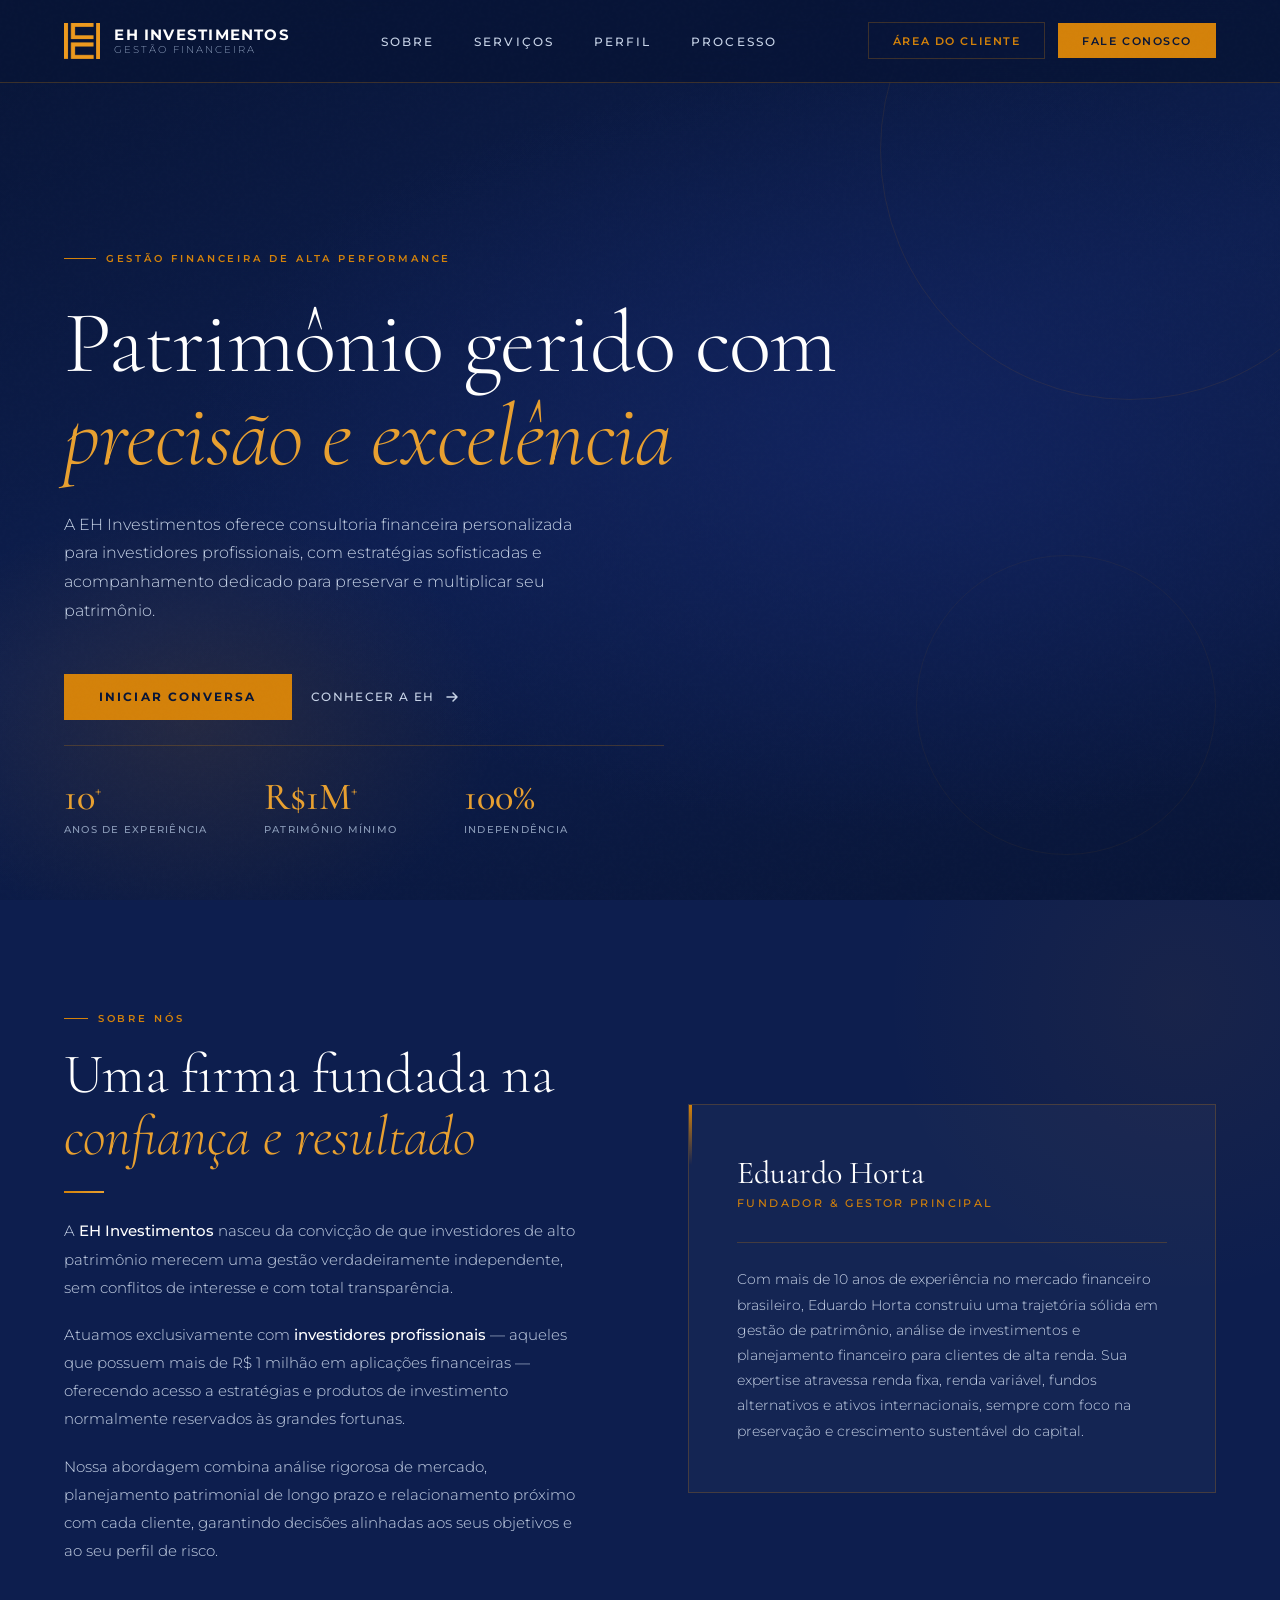
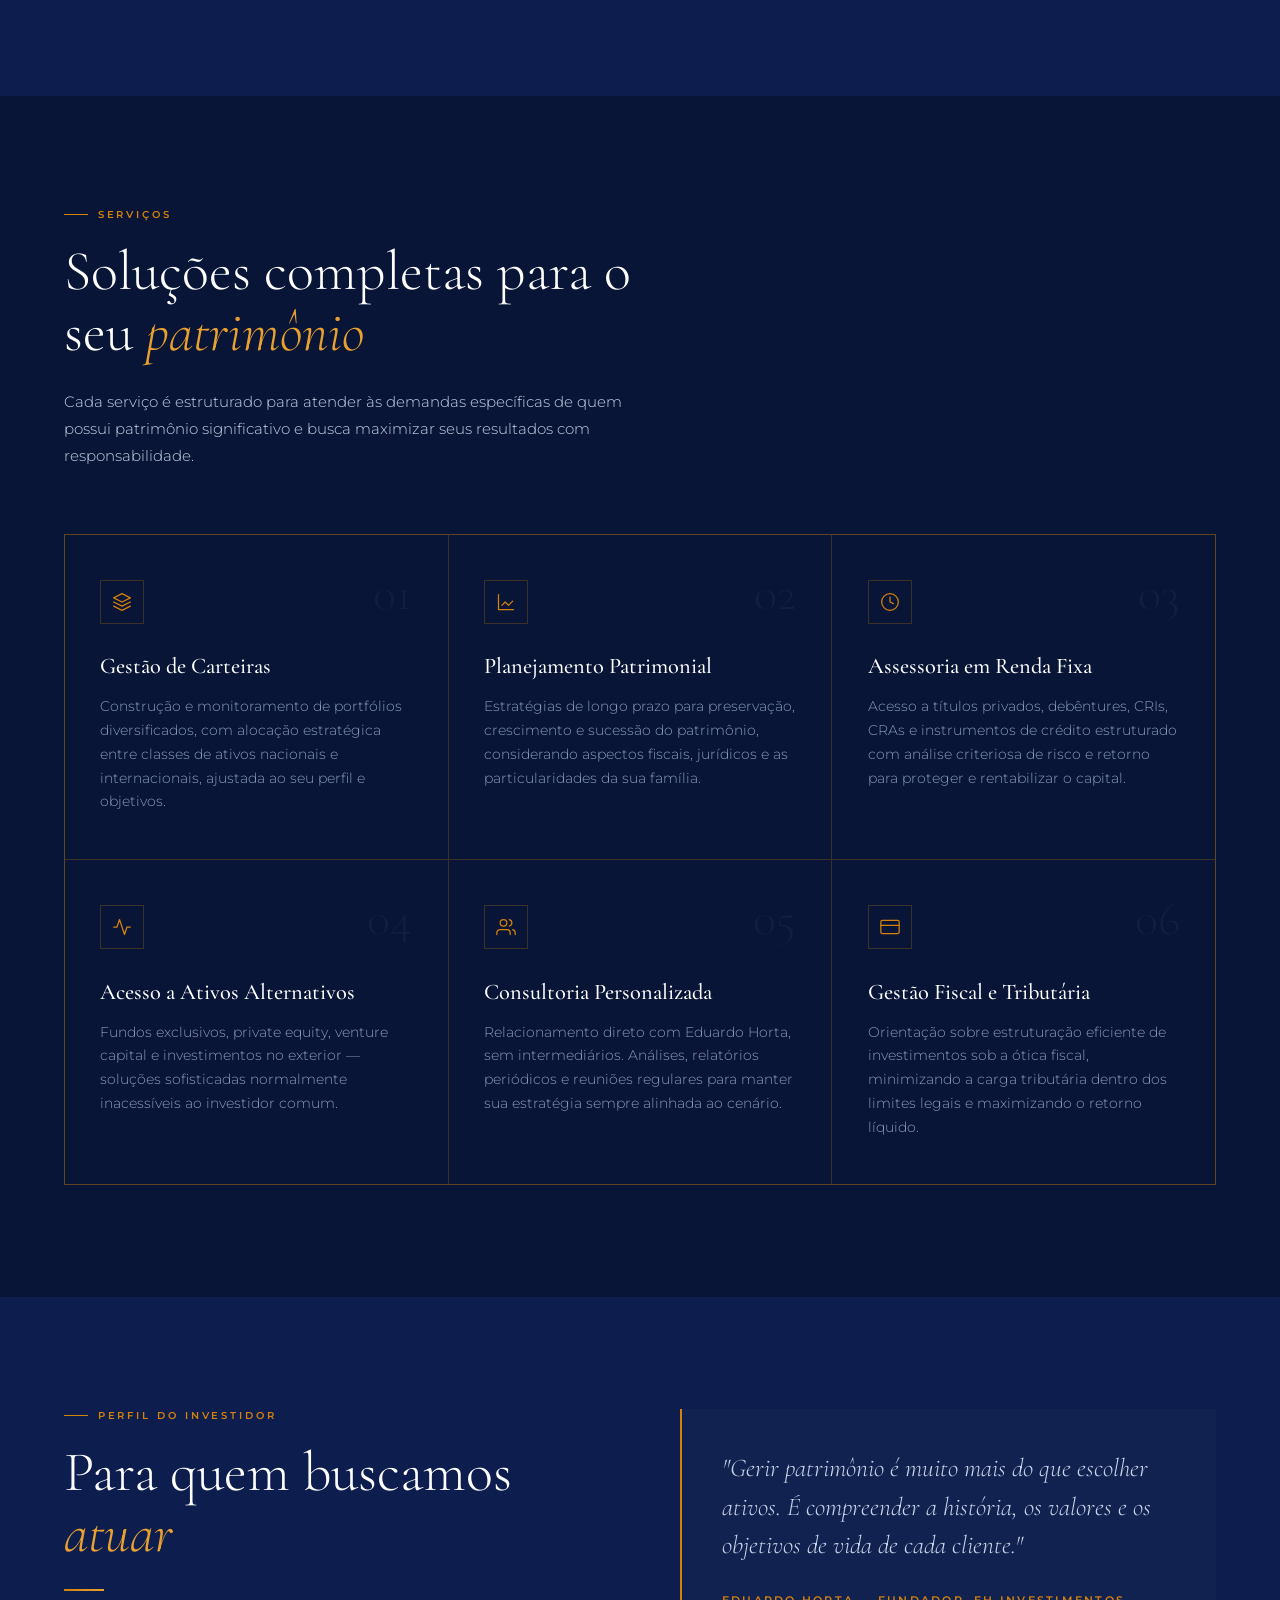
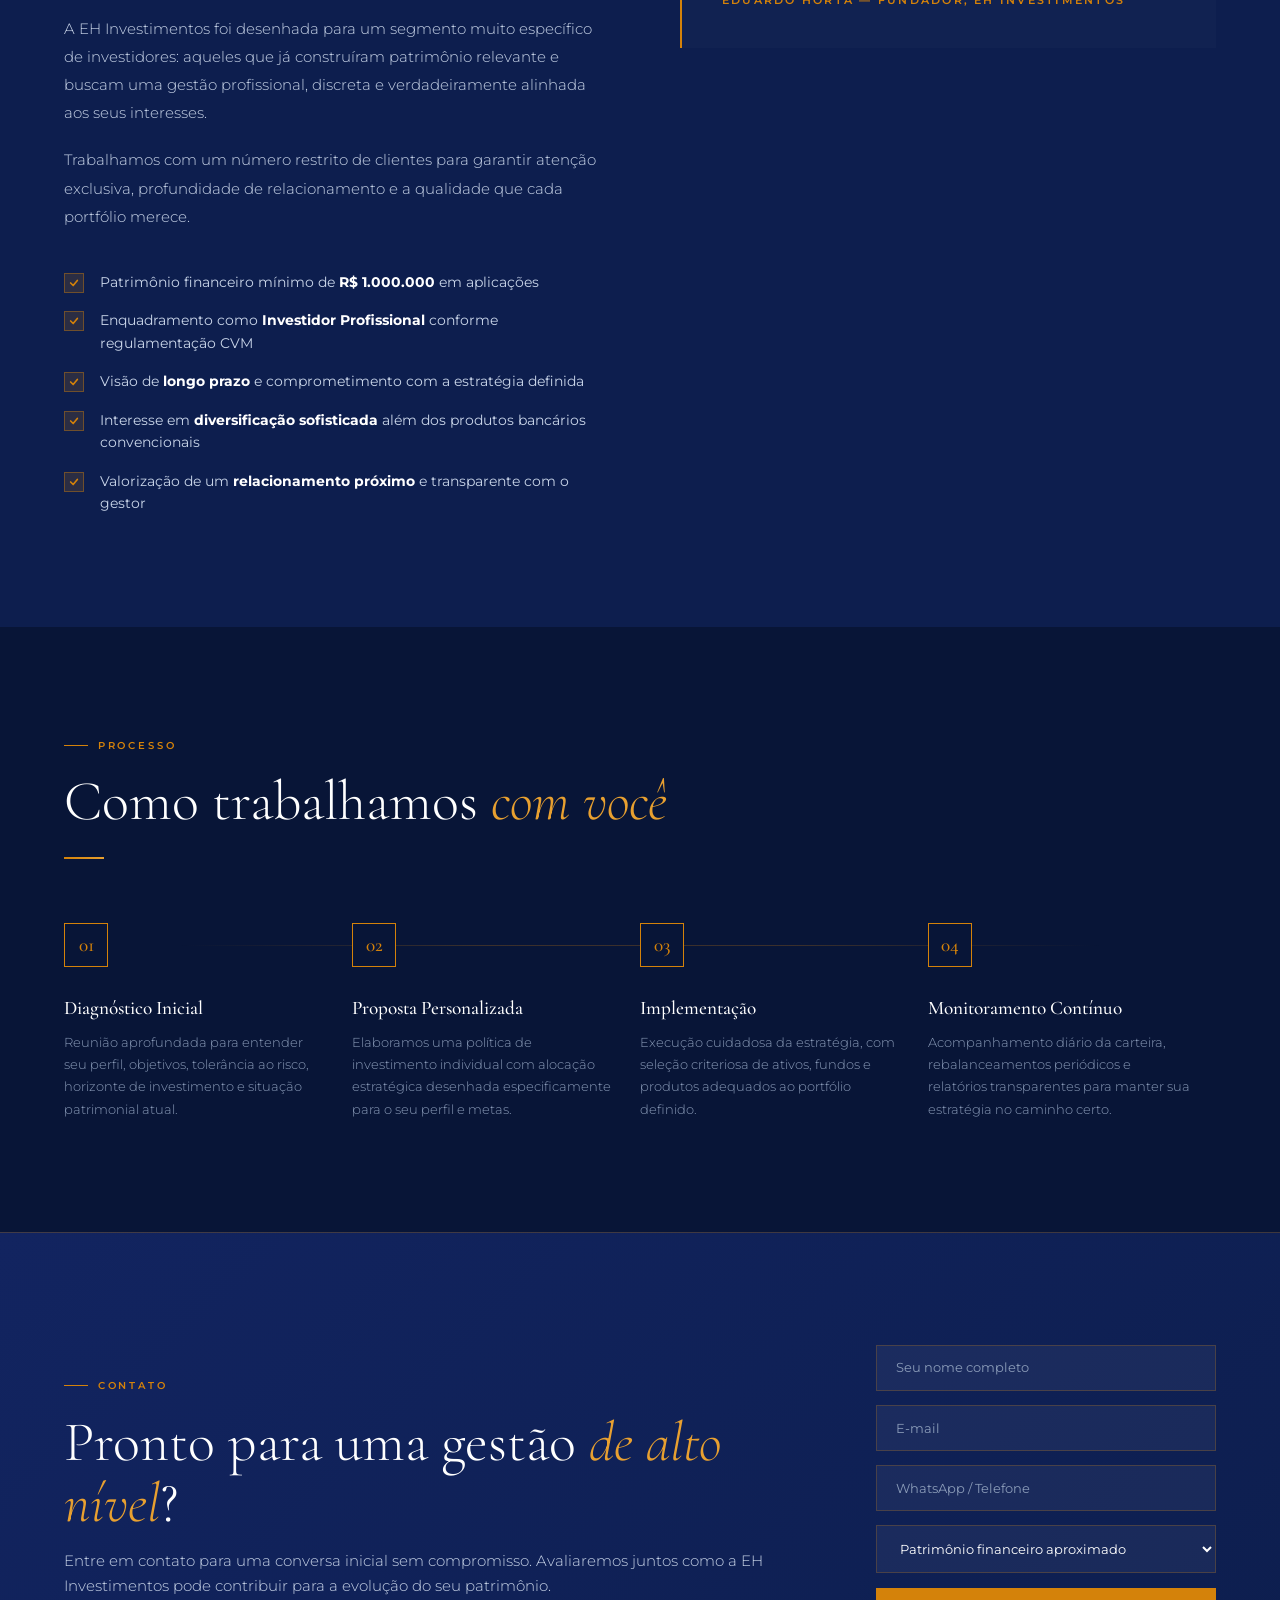
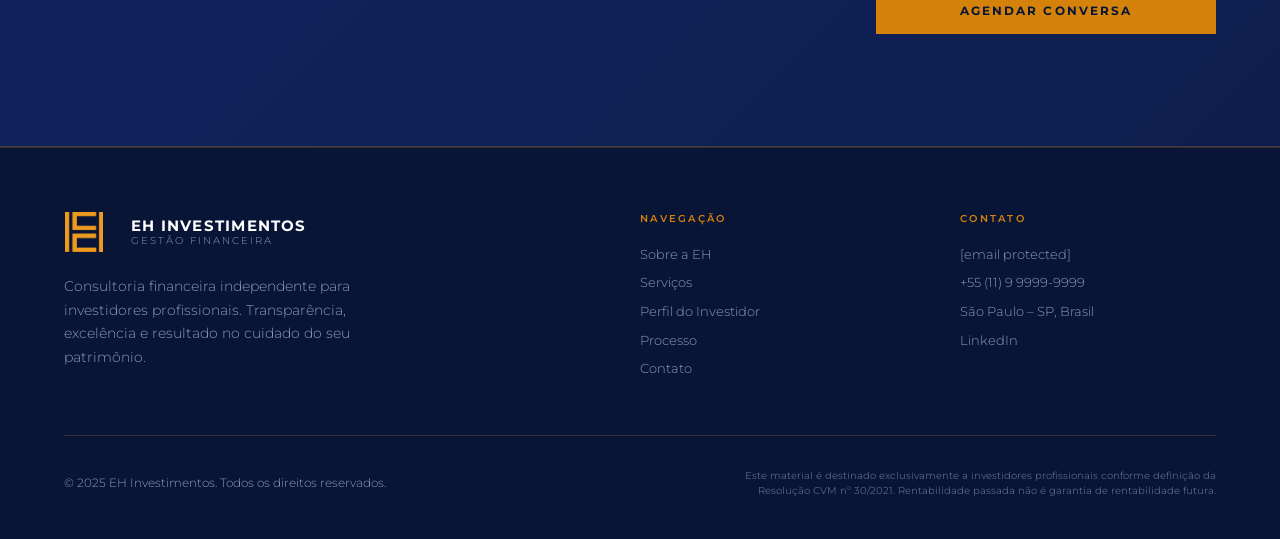
==== index.html @ 6a0a52d5 "Add files via upload" ====
<!DOCTYPE html>
<html lang="pt-BR">
<head>
  <meta charset="UTF-8" />
  <meta name="viewport" content="width=device-width, initial-scale=1.0" />
  <title>EH Investimentos — Gestão Financeira</title>
  <link rel="preconnect" href="https://fonts.googleapis.com" />
  <link rel="preconnect" href="https://fonts.gstatic.com" crossorigin />
  <link href="https://fonts.googleapis.com/css2?family=Cormorant+Garamond:ital,wght@0,300;0,400;0,500;0,600;1,300;1,400&family=Montserrat:wght@300;400;500;600;700&display=swap" rel="stylesheet" />
  <style>
    :root {
      --navy:       #0D1E4E;
      --navy-dark:  #081537;
      --navy-mid:   #122460;
      --gold:       #D4820A;
      --gold-light: #E8A030;
      --gold-pale:  #F0C060;
      --white:      #FFFFFF;
      --gray:       #8A9BB8;
      --gray-light: #C8D4E8;
      --border:     rgba(212, 130, 10, 0.25);
    }

    *, *::before, *::after { box-sizing: border-box; margin: 0; padding: 0; }

    html { scroll-behavior: smooth; }

    body {
      font-family: 'Montserrat', sans-serif;
      background: var(--navy-dark);
      color: var(--white);
      overflow-x: hidden;
    }

    /* ─── NOISE TEXTURE ─── */
    body::before {
      content: '';
      position: fixed;
      inset: 0;
      background-image: url("data:image/svg+xml,%3Csvg viewBox='0 0 256 256' xmlns='http://www.w3.org/2000/svg'%3E%3Cfilter id='n'%3E%3CfeTurbulence type='fractalNoise' baseFrequency='0.9' numOctaves='4' stitchTiles='stitch'/%3E%3C/filter%3E%3Crect width='100%25' height='100%25' filter='url(%23n)' opacity='0.04'/%3E%3C/svg%3E");
      pointer-events: none;
      z-index: 1000;
      opacity: 0.35;
    }

    /* ─── NAV ─── */
    nav {
      position: fixed;
      top: 0; left: 0; right: 0;
      z-index: 900;
      display: grid;
      grid-template-columns: auto 1fr auto;
      align-items: center;
      padding: 1.4rem 5vw;
      background: rgba(8, 21, 55, 0.85);
      backdrop-filter: blur(18px);
      border-bottom: 1px solid var(--border);
      transition: padding 0.3s;
    }

    .nav-logo {
      display: flex;
      align-items: center;
      gap: 0.9rem;
      text-decoration: none;
    }

    .nav-logo-icon {
      width: 36px;
      height: 36px;
      flex-shrink: 0;
    }

    .nav-logo-text {
      display: flex;
      flex-direction: column;
      line-height: 1.1;
    }

    .nav-logo-text span:first-child {
      font-family: 'Montserrat', sans-serif;
      font-weight: 700;
      font-size: 0.95rem;
      letter-spacing: 0.08em;
      color: var(--white);
    }

    .nav-logo-text span:last-child {
      font-family: 'Montserrat', sans-serif;
      font-weight: 300;
      font-size: 0.62rem;
      letter-spacing: 0.2em;
      color: var(--gray);
      text-transform: uppercase;
    }

    .nav-links {
      display: flex;
      gap: 2.5rem;
      list-style: none;
      justify-content: center;
    }

    .nav-buttons {
      display: flex;
      align-items: center;
      gap: 0.8rem;
    }

    .nav-links a {
      font-size: 0.72rem;
      font-weight: 500;
      letter-spacing: 0.18em;
      text-transform: uppercase;
      color: var(--gray-light);
      text-decoration: none;
      transition: color 0.2s;
      position: relative;
    }

    .nav-links a::after {
      content: '';
      position: absolute;
      bottom: -4px; left: 0; right: 0;
      height: 1px;
      background: var(--gold);
      transform: scaleX(0);
      transition: transform 0.2s;
    }

    .nav-links a:hover { color: var(--white); }
    .nav-links a:hover::after { transform: scaleX(1); }

    .nav-cta-ghost {
      font-size: 0.7rem;
      font-weight: 600;
      letter-spacing: 0.14em;
      text-transform: uppercase;
      color: var(--gold);
      border: 1px solid var(--border);
      padding: 0.65rem 1.5rem;
      text-decoration: none;
      transition: background 0.2s, color 0.2s;
    }

    .nav-cta-ghost:hover {
      background: var(--gold-pale);
      color: var(--gold-light);
    }

    .nav-cta {
      font-size: 0.7rem;
      font-weight: 600;
      letter-spacing: 0.14em;
      text-transform: uppercase;
      color: var(--navy-dark);
      background: var(--gold);
      padding: 0.65rem 1.5rem;
      text-decoration: none;
      transition: background 0.2s, transform 0.2s;
    }

    .nav-cta:hover { background: var(--gold-light); transform: translateY(-1px); }

    /* ─── HERO ─── */
    #hero {
      min-height: 100vh;
      display: flex;
      flex-direction: column;
      justify-content: center;
      padding: 10rem 5vw 6rem;
      position: relative;
      overflow: hidden;
    }

    .hero-bg {
      position: absolute;
      inset: 0;
      background:
        radial-gradient(ellipse 80% 60% at 70% 50%, rgba(18, 36, 96, 0.9) 0%, transparent 70%),
        radial-gradient(ellipse 40% 40% at 15% 80%, rgba(212, 130, 10, 0.12) 0%, transparent 60%),
        linear-gradient(160deg, var(--navy-dark) 0%, var(--navy) 50%, var(--navy-dark) 100%);
    }

    .hero-lines {
      position: absolute;
      inset: 0;
      overflow: hidden;
      pointer-events: none;
    }

    .hero-lines::before,
    .hero-lines::after {
      content: '';
      position: absolute;
      border: 1px solid rgba(212, 130, 10, 0.1);
    }

    .hero-lines::before {
      width: 500px; height: 500px;
      border-radius: 50%;
      top: -100px; right: -100px;
      animation: rotateSlow 40s linear infinite;
    }

    .hero-lines::after {
      width: 300px; height: 300px;
      border-radius: 50%;
      bottom: 5%; right: 5%;
      border-color: rgba(212, 130, 10, 0.06);
      animation: rotateSlow 60s linear infinite reverse;
    }

    @keyframes rotateSlow {
      to { transform: rotate(360deg); }
    }

    .hero-content {
      position: relative;
      z-index: 2;
      max-width: 780px;
      animation: fadeUp 1s ease both;
    }

    @keyframes fadeUp {
      from { opacity: 0; transform: translateY(30px); }
      to   { opacity: 1; transform: translateY(0); }
    }

    .hero-tag {
      display: inline-flex;
      align-items: center;
      gap: 0.6rem;
      font-size: 0.65rem;
      font-weight: 600;
      letter-spacing: 0.28em;
      text-transform: uppercase;
      color: var(--gold);
      margin-bottom: 2rem;
      animation: fadeUp 1s 0.1s ease both;
    }

    .hero-tag::before {
      content: '';
      display: block;
      width: 32px;
      height: 1px;
      background: var(--gold);
    }

    h1 {
      font-family: 'Cormorant Garamond', serif;
      font-weight: 300;
      font-size: clamp(3rem, 7vw, 5.5rem);
      line-height: 1.05;
      letter-spacing: -0.01em;
      margin-bottom: 1.8rem;
      animation: fadeUp 1s 0.2s ease both;
    }

    h1 em {
      font-style: italic;
      color: var(--gold-light);
    }

    .hero-desc {
      font-size: 1rem;
      font-weight: 300;
      line-height: 1.8;
      color: var(--gray-light);
      max-width: 520px;
      margin-bottom: 3rem;
      animation: fadeUp 1s 0.35s ease both;
    }

    .hero-actions {
      display: flex;
      gap: 1.2rem;
      align-items: center;
      flex-wrap: wrap;
      animation: fadeUp 1s 0.5s ease both;
    }

    .btn-primary {
      display: inline-block;
      background: var(--gold);
      color: var(--navy-dark);
      font-size: 0.72rem;
      font-weight: 700;
      letter-spacing: 0.18em;
      text-transform: uppercase;
      padding: 1rem 2.2rem;
      text-decoration: none;
      transition: background 0.2s, transform 0.2s, box-shadow 0.2s;
      box-shadow: 0 0 0 0 rgba(212,130,10,0.4);
    }

    .btn-primary:hover {
      background: var(--gold-light);
      transform: translateY(-2px);
      box-shadow: 0 8px 30px rgba(212,130,10,0.3);
    }

    .btn-ghost {
      display: inline-flex;
      align-items: center;
      gap: 0.6rem;
      color: var(--gray-light);
      font-size: 0.72rem;
      font-weight: 500;
      letter-spacing: 0.12em;
      text-transform: uppercase;
      text-decoration: none;
      transition: color 0.2s;
    }

    .btn-ghost svg { transition: transform 0.2s; }
    .btn-ghost:hover { color: var(--white); }
    .btn-ghost:hover svg { transform: translateX(4px); }

    .hero-stat-row {
      position: absolute;
      bottom: 4rem; left: 5vw; right: 5vw;
      display: grid;
      grid-template-columns: repeat(3, 1fr);
      max-width: 600px;
      border-top: 1px solid var(--border);
      padding-top: 2rem;
      z-index: 2;
      animation: fadeUp 1s 0.7s ease both;
    }

    .hero-stat { padding-right: 2rem; }

    .hero-stat-num {
      font-family: 'Cormorant Garamond', serif;
      font-size: 2.4rem;
      font-weight: 500;
      color: var(--gold-light);
      line-height: 1;
    }

    .hero-stat-num sup {
      font-size: 1rem;
      vertical-align: super;
    }

    .hero-stat-label {
      font-size: 0.65rem;
      font-weight: 500;
      letter-spacing: 0.12em;
      text-transform: uppercase;
      color: var(--gray);
      margin-top: 0.4rem;
    }

    /* ─── SECTIONS ─── */
    section { padding: 7rem 5vw; }

    .section-tag {
      font-size: 0.65rem;
      font-weight: 600;
      letter-spacing: 0.28em;
      text-transform: uppercase;
      color: var(--gold);
      display: flex;
      align-items: center;
      gap: 0.6rem;
      margin-bottom: 1.2rem;
    }

    .section-tag::before {
      content: '';
      display: block;
      width: 24px;
      height: 1px;
      background: var(--gold);
    }

    h2 {
      font-family: 'Cormorant Garamond', serif;
      font-weight: 300;
      font-size: clamp(2.2rem, 4.5vw, 3.5rem);
      line-height: 1.1;
      margin-bottom: 1.5rem;
    }

    h2 em { font-style: italic; color: var(--gold-light); }

    /* ─── ABOUT ─── */
    #sobre {
      background: var(--navy);
      position: relative;
      overflow: hidden;
    }

    #sobre::before {
      content: '';
      position: absolute;
      right: -200px; top: -200px;
      width: 600px; height: 600px;
      border-radius: 50%;
      background: radial-gradient(circle, rgba(212,130,10,0.06) 0%, transparent 70%);
      pointer-events: none;
    }

    .sobre-grid {
      display: grid;
      grid-template-columns: 1fr 1fr;
      gap: 6rem;
      align-items: center;
      position: relative;
      z-index: 1;
    }

    .sobre-text p {
      font-size: 0.95rem;
      font-weight: 300;
      line-height: 1.85;
      color: var(--gray-light);
      margin-bottom: 1.2rem;
    }

    .sobre-text p strong {
      color: var(--white);
      font-weight: 500;
    }

    .sobre-card {
      background: rgba(255,255,255,0.03);
      border: 1px solid var(--border);
      padding: 3rem;
      position: relative;
    }

    .sobre-card::before {
      content: '';
      position: absolute;
      top: 0; left: 0;
      width: 3px; height: 60px;
      background: linear-gradient(to bottom, var(--gold), transparent);
    }

    .founder-name {
      font-family: 'Cormorant Garamond', serif;
      font-size: 2rem;
      font-weight: 400;
      margin-bottom: 0.3rem;
    }

    .founder-title {
      font-size: 0.68rem;
      font-weight: 500;
      letter-spacing: 0.22em;
      text-transform: uppercase;
      color: var(--gold);
      margin-bottom: 2rem;
    }

    .founder-bio {
      font-size: 0.9rem;
      line-height: 1.75;
      color: var(--gray-light);
      font-weight: 300;
      border-top: 1px solid var(--border);
      padding-top: 1.5rem;
    }

    /* ─── SERVICES ─── */
    #servicos { background: var(--navy-dark); }

    .services-header {
      max-width: 600px;
      margin-bottom: 4rem;
    }

    .services-header p {
      font-size: 0.95rem;
      line-height: 1.8;
      color: var(--gray-light);
      font-weight: 300;
    }

    .services-grid {
      display: grid;
      grid-template-columns: repeat(3, 1fr);
      gap: 1px;
      background: var(--border);
      border: 1px solid var(--border);
    }

    .service-card {
      background: var(--navy-dark);
      padding: 2.8rem 2.2rem;
      position: relative;
      overflow: hidden;
      transition: background 0.3s;
      cursor: default;
    }

    .service-card::after {
      content: '';
      position: absolute;
      bottom: 0; left: 0; right: 0;
      height: 2px;
      background: linear-gradient(to right, var(--gold), var(--gold-light));
      transform: scaleX(0);
      transition: transform 0.3s;
      transform-origin: left;
    }

    .service-card:hover { background: rgba(18,36,96,0.7); }
    .service-card:hover::after { transform: scaleX(1); }

    .service-icon {
      width: 44px;
      height: 44px;
      border: 1px solid var(--border);
      display: flex;
      align-items: center;
      justify-content: center;
      margin-bottom: 1.8rem;
      color: var(--gold);
      transition: background 0.3s, border-color 0.3s;
    }

    .service-card:hover .service-icon {
      background: rgba(212,130,10,0.1);
      border-color: var(--gold);
    }

    .service-num {
      position: absolute;
      top: 2.2rem; right: 2.2rem;
      font-family: 'Cormorant Garamond', serif;
      font-size: 3rem;
      font-weight: 300;
      color: rgba(255,255,255,0.04);
      line-height: 1;
      transition: color 0.3s;
    }

    .service-card:hover .service-num { color: rgba(212,130,10,0.08); }

    .service-title {
      font-family: 'Cormorant Garamond', serif;
      font-size: 1.4rem;
      font-weight: 500;
      margin-bottom: 1rem;
    }

    .service-desc {
      font-size: 0.85rem;
      line-height: 1.75;
      color: var(--gray);
      font-weight: 300;
    }

    /* ─── PERFIL DO INVESTIDOR ─── */
    #perfil {
      background: var(--navy);
      position: relative;
    }

    .perfil-inner {
      display: grid;
      grid-template-columns: 1fr 1fr;
      gap: 5rem;
      align-items: start;
    }

    .perfil-text p {
      font-size: 0.95rem;
      line-height: 1.85;
      color: var(--gray-light);
      font-weight: 300;
      margin-bottom: 1.2rem;
    }

    .requisitos {
      list-style: none;
      margin-top: 2.5rem;
      display: flex;
      flex-direction: column;
      gap: 1rem;
    }

    .requisitos li {
      display: flex;
      align-items: flex-start;
      gap: 1rem;
      font-size: 0.88rem;
      color: var(--gray-light);
      line-height: 1.6;
    }

    .requisito-icon {
      flex-shrink: 0;
      width: 20px;
      height: 20px;
      background: rgba(212,130,10,0.15);
      border: 1px solid rgba(212,130,10,0.4);
      display: flex;
      align-items: center;
      justify-content: center;
      margin-top: 2px;
    }

    .requisito-icon svg { color: var(--gold); }

    .perfil-quote {
      border-left: 2px solid var(--gold);
      padding: 2.5rem 2.5rem;
      background: rgba(255,255,255,0.02);
      position: sticky;
      top: 120px;
    }

    .perfil-quote blockquote {
      font-family: 'Cormorant Garamond', serif;
      font-size: 1.6rem;
      font-weight: 300;
      line-height: 1.5;
      font-style: italic;
      color: var(--gray-light);
      margin-bottom: 1.5rem;
    }

    .perfil-quote cite {
      font-size: 0.7rem;
      font-weight: 600;
      letter-spacing: 0.2em;
      text-transform: uppercase;
      color: var(--gold);
      font-style: normal;
    }

    /* ─── PROCESSO ─── */
    #processo { background: var(--navy-dark); }

    .processo-steps {
      display: grid;
      grid-template-columns: repeat(4, 1fr);
      gap: 0;
      margin-top: 4rem;
      position: relative;
    }

    .processo-steps::before {
      content: '';
      position: absolute;
      top: 22px; left: 10%; right: 10%;
      height: 1px;
      background: linear-gradient(to right, transparent, var(--border), var(--border), transparent);
    }

    .step {
      padding: 0 1.5rem 0 0;
      position: relative;
    }

    .step-dot {
      width: 44px;
      height: 44px;
      border: 1px solid var(--gold);
      background: var(--navy-dark);
      display: flex;
      align-items: center;
      justify-content: center;
      margin-bottom: 1.8rem;
      position: relative;
      z-index: 1;
      color: var(--gold);
      font-family: 'Cormorant Garamond', serif;
      font-size: 1.2rem;
      font-weight: 500;
      transition: background 0.3s;
    }

    .step:hover .step-dot {
      background: rgba(212,130,10,0.15);
    }

    .step-title {
      font-family: 'Cormorant Garamond', serif;
      font-size: 1.2rem;
      font-weight: 500;
      margin-bottom: 0.7rem;
    }

    .step-desc {
      font-size: 0.82rem;
      line-height: 1.7;
      color: var(--gray);
      font-weight: 300;
    }

    /* ─── CTA BAND ─── */
    #contato {
      background: linear-gradient(135deg, var(--navy-mid) 0%, var(--navy) 100%);
      border-top: 1px solid var(--border);
      border-bottom: 1px solid var(--border);
    }

    .cta-inner {
      display: grid;
      grid-template-columns: 1fr auto;
      gap: 4rem;
      align-items: center;
    }

    .cta-text h2 { margin-bottom: 0.8rem; }

    .cta-text p {
      font-size: 0.95rem;
      color: var(--gray-light);
      font-weight: 300;
      line-height: 1.7;
    }

    .cta-form {
      display: flex;
      flex-direction: column;
      gap: 0.9rem;
      min-width: 340px;
    }

    .form-input {
      background: rgba(255,255,255,0.05);
      border: 1px solid var(--border);
      color: var(--white);
      font-family: 'Montserrat', sans-serif;
      font-size: 0.8rem;
      padding: 0.9rem 1.2rem;
      outline: none;
      transition: border-color 0.2s, background 0.2s;
      width: 100%;
    }

    .form-input::placeholder { color: var(--gray); }
    .form-input:focus {
      border-color: var(--gold);
      background: rgba(212,130,10,0.05);
    }

    .form-input option { background: var(--navy); }

    /* ─── FOOTER ─── */
    footer {
      background: var(--navy-dark);
      border-top: 1px solid var(--border);
      padding: 4rem 5vw 2.5rem;
    }

    .footer-top {
      display: grid;
      grid-template-columns: 2fr 1fr 1fr;
      gap: 4rem;
      padding-bottom: 3rem;
      border-bottom: 1px solid var(--border);
      margin-bottom: 2rem;
    }

    .footer-brand p {
      font-size: 0.85rem;
      line-height: 1.75;
      color: var(--gray);
      font-weight: 300;
      margin-top: 1.2rem;
      max-width: 300px;
    }

    .footer-col h4 {
      font-size: 0.65rem;
      font-weight: 600;
      letter-spacing: 0.22em;
      text-transform: uppercase;
      color: var(--gold);
      margin-bottom: 1.2rem;
    }

    .footer-col ul { list-style: none; }

    .footer-col ul li {
      margin-bottom: 0.6rem;
    }

    .footer-col ul li a {
      font-size: 0.82rem;
      color: var(--gray);
      text-decoration: none;
      font-weight: 300;
      transition: color 0.2s;
    }

    .footer-col ul li a:hover { color: var(--white); }

    .footer-bottom {
      display: flex;
      justify-content: space-between;
      align-items: center;
    }

    .footer-copy {
      font-size: 0.72rem;
      color: var(--gray);
      font-weight: 300;
    }

    .footer-disclaimer {
      font-size: 0.65rem;
      color: rgba(138,155,184,0.6);
      max-width: 500px;
      text-align: right;
      line-height: 1.5;
    }

    /* ─── DIVIDER ─── */
    .gold-divider {
      width: 40px;
      height: 2px;
      background: linear-gradient(to right, var(--gold), var(--gold-light));
      margin: 1.5rem 0;
    }

    /* ─── SCROLL ANIMATIONS ─── */
    /* Elements start visible. JS adds .will-animate only after load */
    .will-animate {
      opacity: 0;
      transform: translateY(28px);
      transition: opacity 0.65s ease, transform 0.65s ease;
    }

    .will-animate.in-view {
      opacity: 1;
      transform: none;
    }

    /* ─── RESPONSIVE ─── */
    @media (max-width: 960px) {
      .sobre-grid,
      .perfil-inner,
      .cta-inner { grid-template-columns: 1fr; gap: 3rem; }

      .services-grid { grid-template-columns: 1fr 1fr; }

      .processo-steps { grid-template-columns: 1fr 1fr; gap: 2.5rem; }
      .processo-steps::before { display: none; }

      .footer-top { grid-template-columns: 1fr; gap: 2.5rem; }
      .footer-disclaimer { text-align: left; }
      .footer-bottom { flex-direction: column; gap: 1rem; align-items: flex-start; }

      .nav-links { display: none; }
      .cta-form { min-width: auto; }
      .perfil-quote { position: static; }
    }

    @media (max-width: 600px) {
      .services-grid { grid-template-columns: 1fr; }
      .processo-steps { grid-template-columns: 1fr; }
      .hero-stat-row { grid-template-columns: 1fr; gap: 1.5rem; position: static; margin-top: 3rem; }
    }
  </style>
</head>
<body>

  <!-- NAV -->
  <nav id="navbar">
    <a href="#hero" class="nav-logo">
      <!-- Inline SVG replicating the EH icon -->
      <img src="Logo_EH.png" class="nav-logo-icon" alt="EH Investimentos" />
      <div class="nav-logo-text">
        <span>EH INVESTIMENTOS</span>
        <span>Gestão Financeira</span>
      </div>
    </a>
    <ul class="nav-links">
      <li><a href="#sobre">Sobre</a></li>
      <li><a href="#servicos">Serviços</a></li>
      <li><a href="#perfil">Perfil</a></li>
      <li><a href="#processo">Processo</a></li>
    </ul>
    <div class="nav-buttons">
      <a href="eh-cliente-login.html" class="nav-cta-ghost">Área do Cliente</a>
      <a href="#contato" class="nav-cta">Fale Conosco</a>
    </div>
  </nav>

  <!-- HERO -->
  <section id="hero">
    <div class="hero-bg"></div>
    <div class="hero-lines"></div>
    <div class="hero-content">
      <div class="hero-tag">Gestão Financeira de Alta Performance</div>
      <h1>
        Patrimônio gerido com<br/>
        <em>precisão e excelência</em>
      </h1>
      <p class="hero-desc">
        A EH Investimentos oferece consultoria financeira personalizada para investidores profissionais, com estratégias sofisticadas e acompanhamento dedicado para preservar e multiplicar seu patrimônio.
      </p>
      <div class="hero-actions">
        <a href="#contato" class="btn-primary">Iniciar Conversa</a>
        <a href="#sobre" class="btn-ghost">
          Conhecer a EH
          <svg width="16" height="16" viewBox="0 0 16 16" fill="none">
            <path d="M3 8h10M9 4l4 4-4 4" stroke="currentColor" stroke-width="1.5" stroke-linecap="round" stroke-linejoin="round"/>
          </svg>
        </a>
      </div>
    </div>
    <div class="hero-stat-row">
      <div class="hero-stat">
        <div class="hero-stat-num">10<sup>+</sup></div>
        <div class="hero-stat-label">Anos de Experiência</div>
      </div>
      <div class="hero-stat">
        <div class="hero-stat-num">R$1M<sup>+</sup></div>
        <div class="hero-stat-label">Patrimônio Mínimo</div>
      </div>
      <div class="hero-stat">
        <div class="hero-stat-num">100%</div>
        <div class="hero-stat-label">Independência</div>
      </div>
    </div>
  </section>

  <!-- SOBRE -->
  <section id="sobre">
    <div class="sobre-grid reveal">
      <div class="sobre-text">
        <div class="section-tag">Sobre Nós</div>
        <h2>Uma firma fundada na <em>confiança e resultado</em></h2>
        <div class="gold-divider"></div>
        <p>
          A <strong>EH Investimentos</strong> nasceu da convicção de que investidores de alto patrimônio merecem uma gestão verdadeiramente independente, sem conflitos de interesse e com total transparência.
        </p>
        <p>
          Atuamos exclusivamente com <strong>investidores profissionais</strong> — aqueles que possuem mais de R$ 1 milhão em aplicações financeiras — oferecendo acesso a estratégias e produtos de investimento normalmente reservados às grandes fortunas.
        </p>
        <p>
          Nossa abordagem combina análise rigorosa de mercado, planejamento patrimonial de longo prazo e relacionamento próximo com cada cliente, garantindo decisões alinhadas aos seus objetivos e ao seu perfil de risco.
        </p>
      </div>
      <div class="sobre-card reveal">
        <div class="founder-name">Eduardo Horta</div>
        <div class="founder-title">Fundador & Gestor Principal</div>
        <p class="founder-bio">
          Com mais de 10 anos de experiência no mercado financeiro brasileiro, Eduardo Horta construiu uma trajetória sólida em gestão de patrimônio, análise de investimentos e planejamento financeiro para clientes de alta renda. Sua expertise atravessa renda fixa, renda variável, fundos alternativos e ativos internacionais, sempre com foco na preservação e crescimento sustentável do capital.
        </p>
      </div>
    </div>
  </section>

  <!-- SERVIÇOS -->
  <section id="servicos">
    <div class="services-header reveal">
      <div class="section-tag">Serviços</div>
      <h2>Soluções completas para o seu <em>patrimônio</em></h2>
      <p>Cada serviço é estruturado para atender às demandas específicas de quem possui patrimônio significativo e busca maximizar seus resultados com responsabilidade.</p>
    </div>
    <div class="services-grid reveal">
      <div class="service-card">
        <span class="service-num">01</span>
        <div class="service-icon">
          <svg width="20" height="20" viewBox="0 0 24 24" fill="none" stroke="currentColor" stroke-width="1.5" stroke-linecap="round" stroke-linejoin="round">
            <path d="M12 2L2 7l10 5 10-5-10-5zM2 17l10 5 10-5M2 12l10 5 10-5"/>
          </svg>
        </div>
        <div class="service-title">Gestão de Carteiras</div>
        <p class="service-desc">Construção e monitoramento de portfólios diversificados, com alocação estratégica entre classes de ativos nacionais e internacionais, ajustada ao seu perfil e objetivos.</p>
      </div>
      <div class="service-card">
        <span class="service-num">02</span>
        <div class="service-icon">
          <svg width="20" height="20" viewBox="0 0 24 24" fill="none" stroke="currentColor" stroke-width="1.5" stroke-linecap="round" stroke-linejoin="round">
            <path d="M3 3v18h18"/>
            <path d="M7 16l4-4 4 4 5-5"/>
          </svg>
        </div>
        <div class="service-title">Planejamento Patrimonial</div>
        <p class="service-desc">Estratégias de longo prazo para preservação, crescimento e sucessão do patrimônio, considerando aspectos fiscais, jurídicos e as particularidades da sua família.</p>
      </div>
      <div class="service-card">
        <span class="service-num">03</span>
        <div class="service-icon">
          <svg width="20" height="20" viewBox="0 0 24 24" fill="none" stroke="currentColor" stroke-width="1.5" stroke-linecap="round" stroke-linejoin="round">
            <circle cx="12" cy="12" r="10"/>
            <path d="M12 6v6l4 2"/>
          </svg>
        </div>
        <div class="service-title">Assessoria em Renda Fixa</div>
        <p class="service-desc">Acesso a títulos privados, debêntures, CRIs, CRAs e instrumentos de crédito estruturado com análise criteriosa de risco e retorno para proteger e rentabilizar o capital.</p>
      </div>
      <div class="service-card">
        <span class="service-num">04</span>
        <div class="service-icon">
          <svg width="20" height="20" viewBox="0 0 24 24" fill="none" stroke="currentColor" stroke-width="1.5" stroke-linecap="round" stroke-linejoin="round">
            <path d="M22 12h-4l-3 9L9 3l-3 9H2"/>
          </svg>
        </div>
        <div class="service-title">Acesso a Ativos Alternativos</div>
        <p class="service-desc">Fundos exclusivos, private equity, venture capital e investimentos no exterior — soluções sofisticadas normalmente inacessíveis ao investidor comum.</p>
      </div>
      <div class="service-card">
        <span class="service-num">05</span>
        <div class="service-icon">
          <svg width="20" height="20" viewBox="0 0 24 24" fill="none" stroke="currentColor" stroke-width="1.5" stroke-linecap="round" stroke-linejoin="round">
            <path d="M17 21v-2a4 4 0 00-4-4H5a4 4 0 00-4 4v2"/>
            <circle cx="9" cy="7" r="4"/>
            <path d="M23 21v-2a4 4 0 00-3-3.87"/>
            <path d="M16 3.13a4 4 0 010 7.75"/>
          </svg>
        </div>
        <div class="service-title">Consultoria Personalizada</div>
        <p class="service-desc">Relacionamento direto com Eduardo Horta, sem intermediários. Análises, relatórios periódicos e reuniões regulares para manter sua estratégia sempre alinhada ao cenário.</p>
      </div>
      <div class="service-card">
        <span class="service-num">06</span>
        <div class="service-icon">
          <svg width="20" height="20" viewBox="0 0 24 24" fill="none" stroke="currentColor" stroke-width="1.5" stroke-linecap="round" stroke-linejoin="round">
            <rect x="1" y="4" width="22" height="16" rx="2" ry="2"/>
            <path d="M1 10h22"/>
          </svg>
        </div>
        <div class="service-title">Gestão Fiscal e Tributária</div>
        <p class="service-desc">Orientação sobre estruturação eficiente de investimentos sob a ótica fiscal, minimizando a carga tributária dentro dos limites legais e maximizando o retorno líquido.</p>
      </div>
    </div>
  </section>

  <!-- PERFIL DO INVESTIDOR -->
  <section id="perfil">
    <div class="perfil-inner reveal">
      <div class="perfil-text">
        <div class="section-tag">Perfil do Investidor</div>
        <h2>Para quem buscamos <em>atuar</em></h2>
        <div class="gold-divider"></div>
        <p>
          A EH Investimentos foi desenhada para um segmento muito específico de investidores: aqueles que já construíram patrimônio relevante e buscam uma gestão profissional, discreta e verdadeiramente alinhada aos seus interesses.
        </p>
        <p>
          Trabalhamos com um número restrito de clientes para garantir atenção exclusiva, profundidade de relacionamento e a qualidade que cada portfólio merece.
        </p>
        <ul class="requisitos">
          <li>
            <div class="requisito-icon">
              <svg width="10" height="10" viewBox="0 0 12 12" fill="none" stroke="currentColor" stroke-width="2" stroke-linecap="round" stroke-linejoin="round">
                <polyline points="2 6 5 9 10 3"/>
              </svg>
            </div>
            <span>Patrimônio financeiro mínimo de <strong style="color:var(--white)">R$ 1.000.000</strong> em aplicações</span>
          </li>
          <li>
            <div class="requisito-icon">
              <svg width="10" height="10" viewBox="0 0 12 12" fill="none" stroke="currentColor" stroke-width="2" stroke-linecap="round" stroke-linejoin="round">
                <polyline points="2 6 5 9 10 3"/>
              </svg>
            </div>
            <span>Enquadramento como <strong style="color:var(--white)">Investidor Profissional</strong> conforme regulamentação CVM</span>
          </li>
          <li>
            <div class="requisito-icon">
              <svg width="10" height="10" viewBox="0 0 12 12" fill="none" stroke="currentColor" stroke-width="2" stroke-linecap="round" stroke-linejoin="round">
                <polyline points="2 6 5 9 10 3"/>
              </svg>
            </div>
            <span>Visão de <strong style="color:var(--white)">longo prazo</strong> e comprometimento com a estratégia definida</span>
          </li>
          <li>
            <div class="requisito-icon">
              <svg width="10" height="10" viewBox="0 0 12 12" fill="none" stroke="currentColor" stroke-width="2" stroke-linecap="round" stroke-linejoin="round">
                <polyline points="2 6 5 9 10 3"/>
              </svg>
            </div>
            <span>Interesse em <strong style="color:var(--white)">diversificação sofisticada</strong> além dos produtos bancários convencionais</span>
          </li>
          <li>
            <div class="requisito-icon">
              <svg width="10" height="10" viewBox="0 0 12 12" fill="none" stroke="currentColor" stroke-width="2" stroke-linecap="round" stroke-linejoin="round">
                <polyline points="2 6 5 9 10 3"/>
              </svg>
            </div>
            <span>Valorização de um <strong style="color:var(--white)">relacionamento próximo</strong> e transparente com o gestor</span>
          </li>
        </ul>
      </div>
      <div class="perfil-quote reveal">
        <blockquote>
          "Gerir patrimônio é muito mais do que escolher ativos. É compreender a história, os valores e os objetivos de vida de cada cliente."
        </blockquote>
        <cite>Eduardo Horta — Fundador, EH Investimentos</cite>
      </div>
    </div>
  </section>

  <!-- PROCESSO -->
  <section id="processo">
    <div class="section-tag reveal">Processo</div>
    <h2 class="reveal">Como trabalhamos <em>com você</em></h2>
    <div class="gold-divider reveal"></div>
    <div class="processo-steps reveal">
      <div class="step">
        <div class="step-dot">01</div>
        <div class="step-title">Diagnóstico Inicial</div>
        <p class="step-desc">Reunião aprofundada para entender seu perfil, objetivos, tolerância ao risco, horizonte de investimento e situação patrimonial atual.</p>
      </div>
      <div class="step">
        <div class="step-dot">02</div>
        <div class="step-title">Proposta Personalizada</div>
        <p class="step-desc">Elaboramos uma política de investimento individual com alocação estratégica desenhada especificamente para o seu perfil e metas.</p>
      </div>
      <div class="step">
        <div class="step-dot">03</div>
        <div class="step-title">Implementação</div>
        <p class="step-desc">Execução cuidadosa da estratégia, com seleção criteriosa de ativos, fundos e produtos adequados ao portfólio definido.</p>
      </div>
      <div class="step">
        <div class="step-dot">04</div>
        <div class="step-title">Monitoramento Contínuo</div>
        <p class="step-desc">Acompanhamento diário da carteira, rebalanceamentos periódicos e relatórios transparentes para manter sua estratégia no caminho certo.</p>
      </div>
    </div>
  </section>

  <!-- CONTATO / CTA -->
  <section id="contato">
    <div class="cta-inner reveal">
      <div class="cta-text">
        <div class="section-tag">Contato</div>
        <h2>Pronto para uma gestão <em>de alto nível</em>?</h2>
        <p>Entre em contato para uma conversa inicial sem compromisso. Avaliaremos juntos como a EH Investimentos pode contribuir para a evolução do seu patrimônio.</p>
      </div>
      <div class="cta-form">
        <input class="form-input" type="text" placeholder="Seu nome completo" />
        <input class="form-input" type="email" placeholder="E-mail" />
        <input class="form-input" type="tel" placeholder="WhatsApp / Telefone" />
        <select class="form-input">
          <option value="" disabled selected>Patrimônio financeiro aproximado</option>
          <option>R$ 1M – R$ 5M</option>
          <option>R$ 5M – R$ 20M</option>
          <option>R$ 20M – R$ 50M</option>
          <option>Acima de R$ 50M</option>
        </select>
        <button class="btn-primary" style="width:100%;cursor:pointer;border:none;font-family:'Montserrat',sans-serif;" onclick="this.textContent='Mensagem enviada ✓';this.style.background='#5a9e5a';setTimeout(()=>{this.textContent='Agendar Conversa';this.style.background=''},3000)">
          Agendar Conversa
        </button>
      </div>
    </div>
  </section>

  <!-- FOOTER -->
  <footer>
    <div class="footer-top">
      <div class="footer-brand">
        <a href="#hero" class="nav-logo" style="display:inline-flex;">
          <img src="Logo_EH.png" width="40" height="40" alt="EH Investimentos" style="object-fit:contain;" />
          <div class="nav-logo-text" style="margin-left:0.8rem;">
            <span>EH INVESTIMENTOS</span>
            <span>Gestão Financeira</span>
          </div>
        </a>
        <p>Consultoria financeira independente para investidores profissionais. Transparência, excelência e resultado no cuidado do seu patrimônio.</p>
      </div>
      <div class="footer-col">
        <h4>Navegação</h4>
        <ul>
          <li><a href="#sobre">Sobre a EH</a></li>
          <li><a href="#servicos">Serviços</a></li>
          <li><a href="#perfil">Perfil do Investidor</a></li>
          <li><a href="#processo">Processo</a></li>
          <li><a href="#contato">Contato</a></li>
        </ul>
      </div>
      <div class="footer-col">
        <h4>Contato</h4>
        <ul>
          <li><a href="/cdn-cgi/l/email-protection#1f7c70716b7e6b705f7a777671697a6c6b76727a716b706c317c7072317d6d"><span class="__cf_email__" data-cfemail="11727e7f6570657e517479787f67746265787c747f657e623f727e7c3f7363">[email&#160;protected]</span></a></li>
          <li><a href="tel:+5511999999999">+55 (11) 9 9999-9999</a></li>
          <li><a href="#">São Paulo – SP, Brasil</a></li>
          <li><a href="#">LinkedIn</a></li>
        </ul>
      </div>
    </div>
    <div class="footer-bottom">
      <p class="footer-copy">© 2025 EH Investimentos. Todos os direitos reservados.</p>
      <p class="footer-disclaimer">Este material é destinado exclusivamente a investidores profissionais conforme definição da Resolução CVM nº 30/2021. Rentabilidade passada não é garantia de rentabilidade futura.</p>
    </div>
  </footer>

  <script>
    // Wait for full page load before hiding anything
    window.addEventListener('load', function () {

      // Collect all .reveal elements + stagger cards/steps
      const targets = [];

      document.querySelectorAll('.reveal').forEach(el => targets.push({ el, delay: 0 }));

      document.querySelectorAll('.services-grid .service-card, .processo-steps .step').forEach((el, i) => {
        el.style.transitionDelay = (i * 0.07) + 's';
        if (!el.classList.contains('reveal')) targets.push({ el, delay: i * 70 });
      });

      if (!('IntersectionObserver' in window)) {
        // No support — just leave everything visible
        return;
      }

      const observer = new IntersectionObserver((entries) => {
        entries.forEach(entry => {
          if (entry.isIntersecting) {
            entry.target.classList.add('in-view');
            observer.unobserve(entry.target);
          }
        });
      }, { threshold: 0.08, rootMargin: '0px 0px -50px 0px' });

      targets.forEach(({ el }) => {
        el.classList.add('will-animate');
        observer.observe(el);
      });

      // Hard failsafe: after 2s reveal everything no matter what
      setTimeout(() => {
        document.querySelectorAll('.will-animate:not(.in-view)').forEach(el => {
          el.classList.add('in-view');
        });
      }, 2000);
    });
  </script>

</body>
</html>
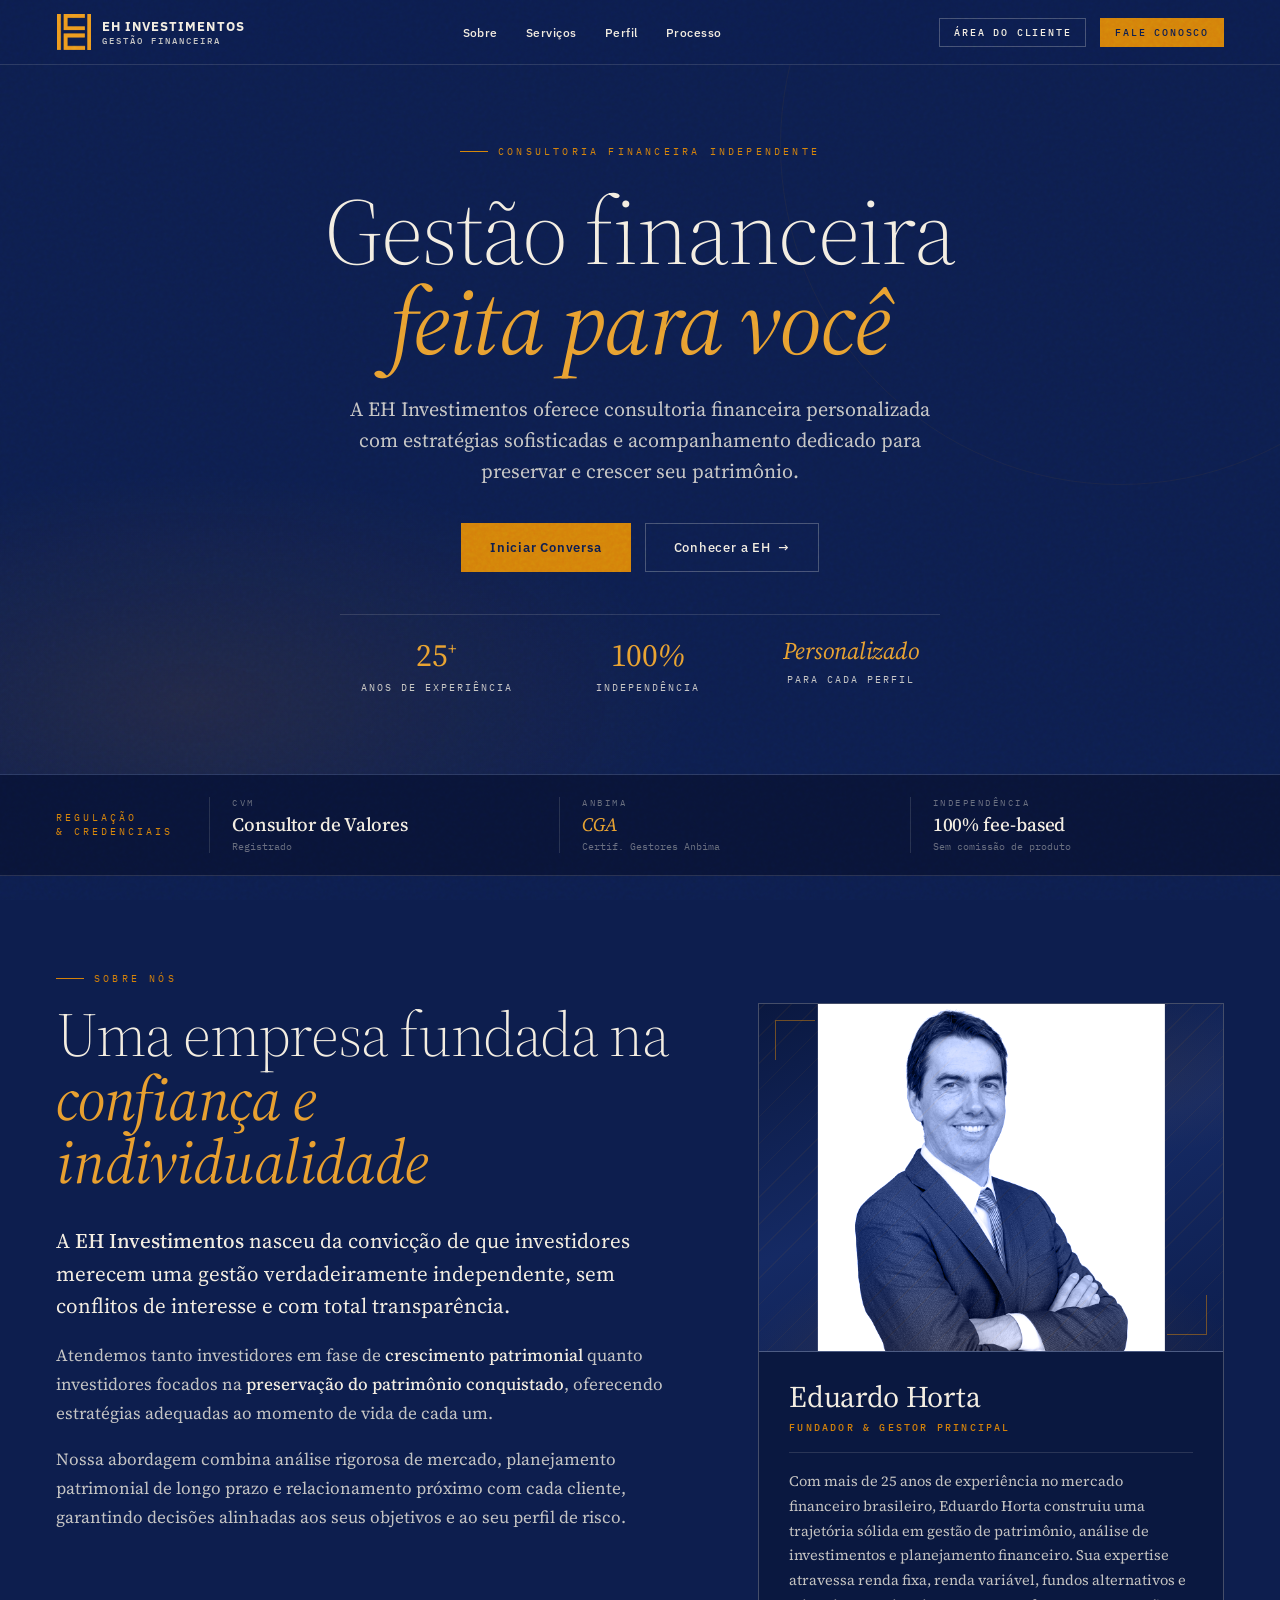
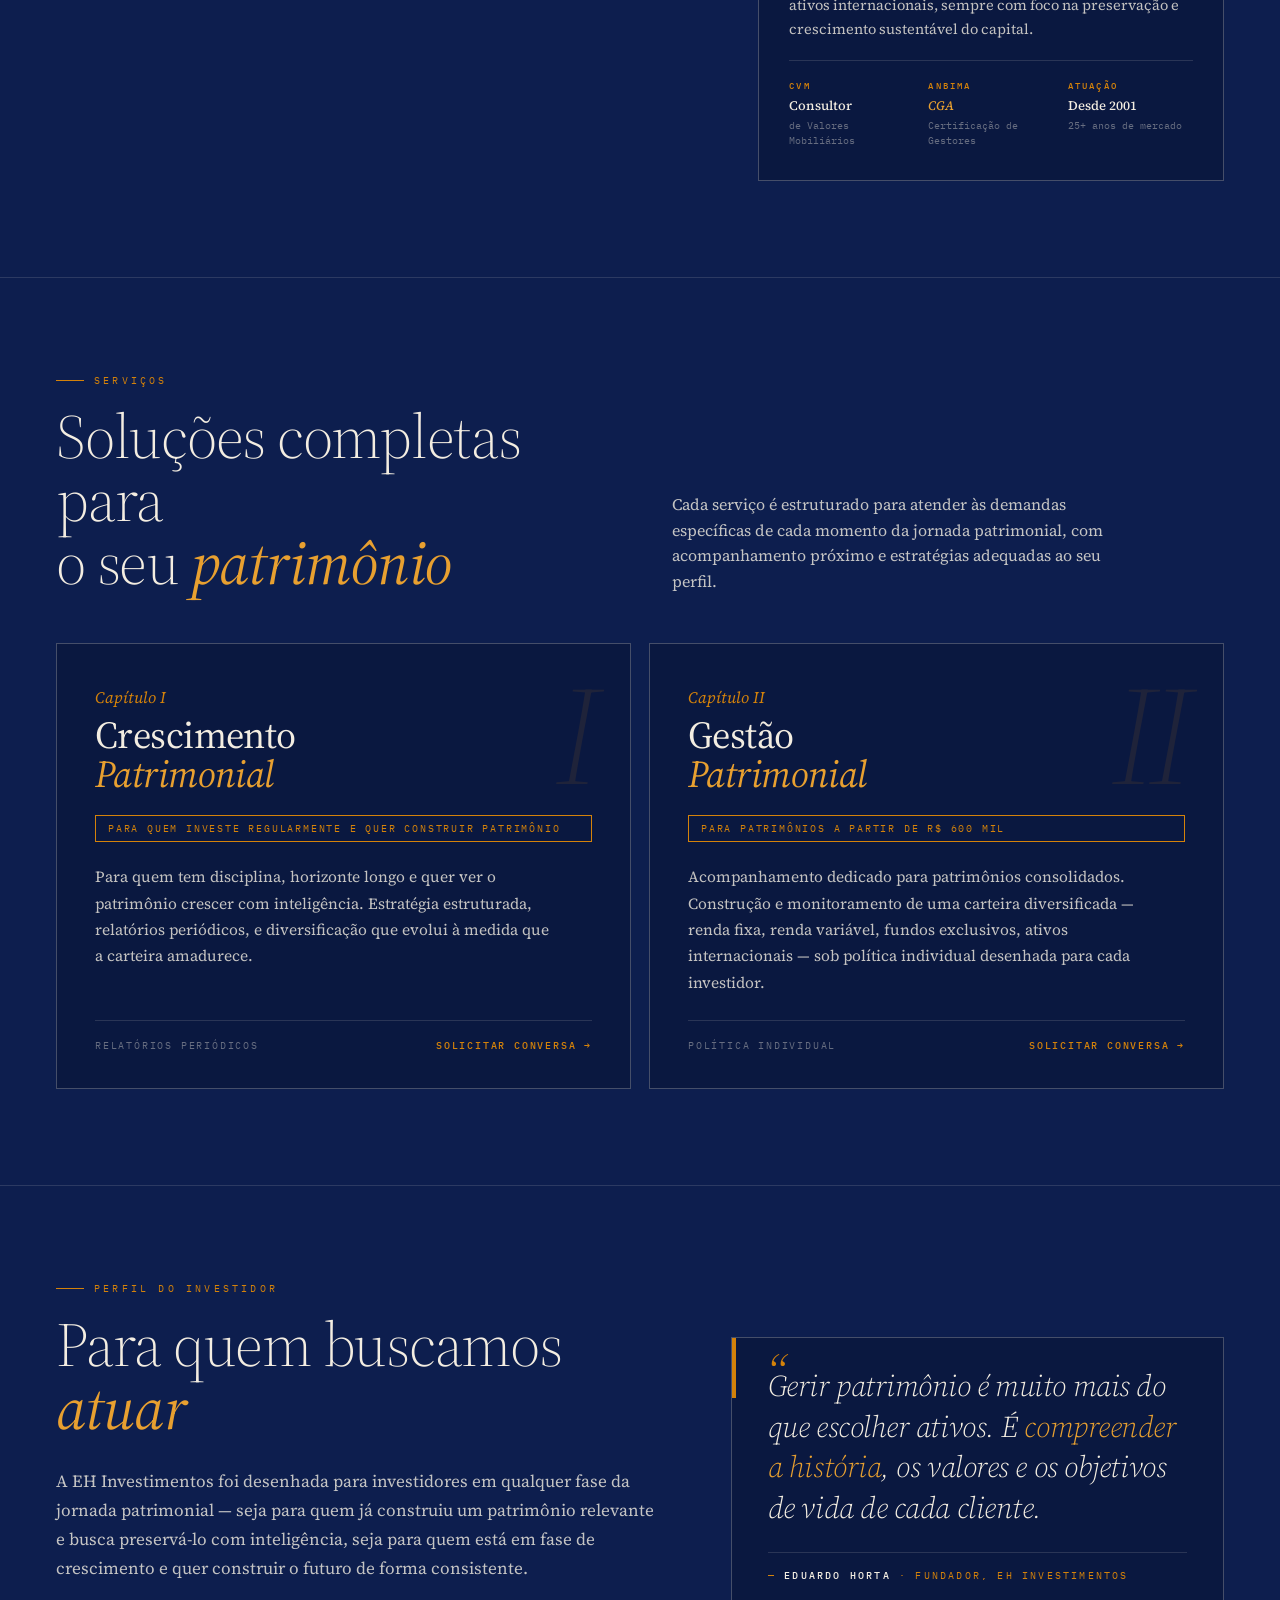
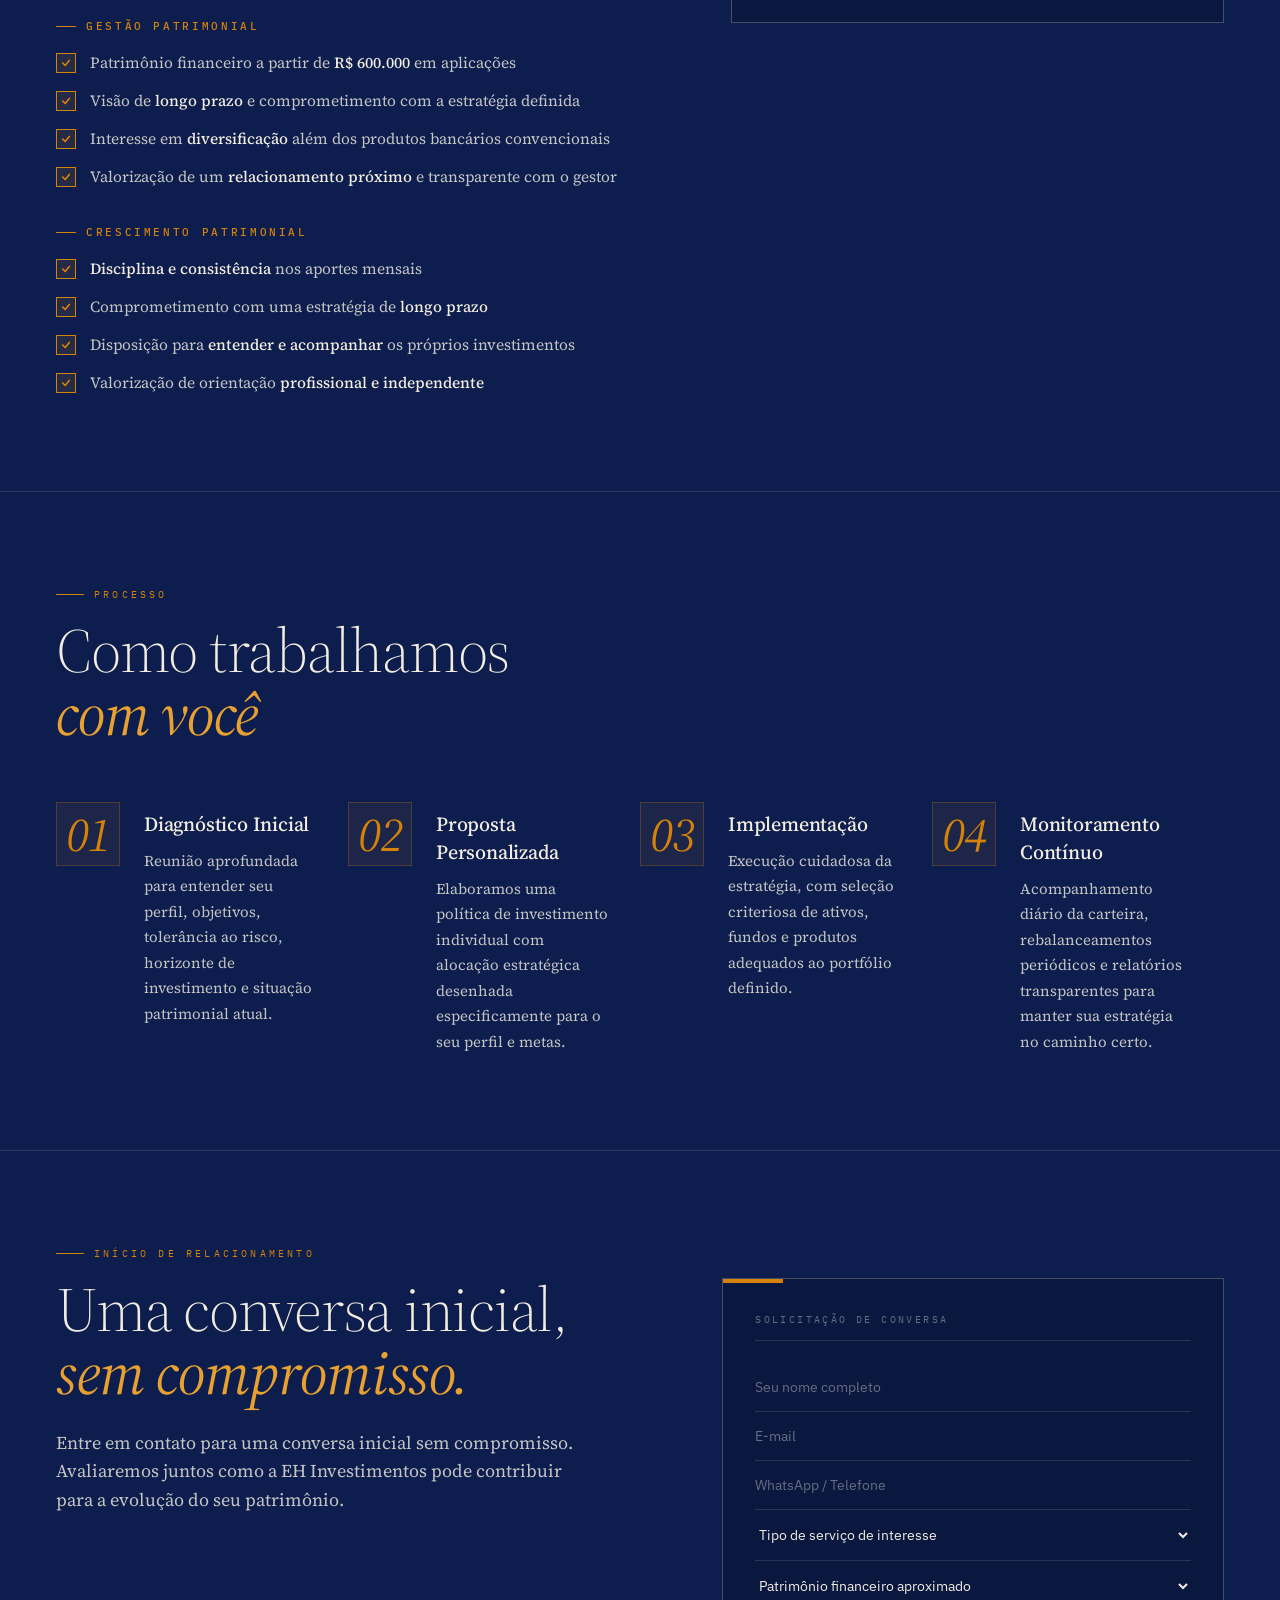
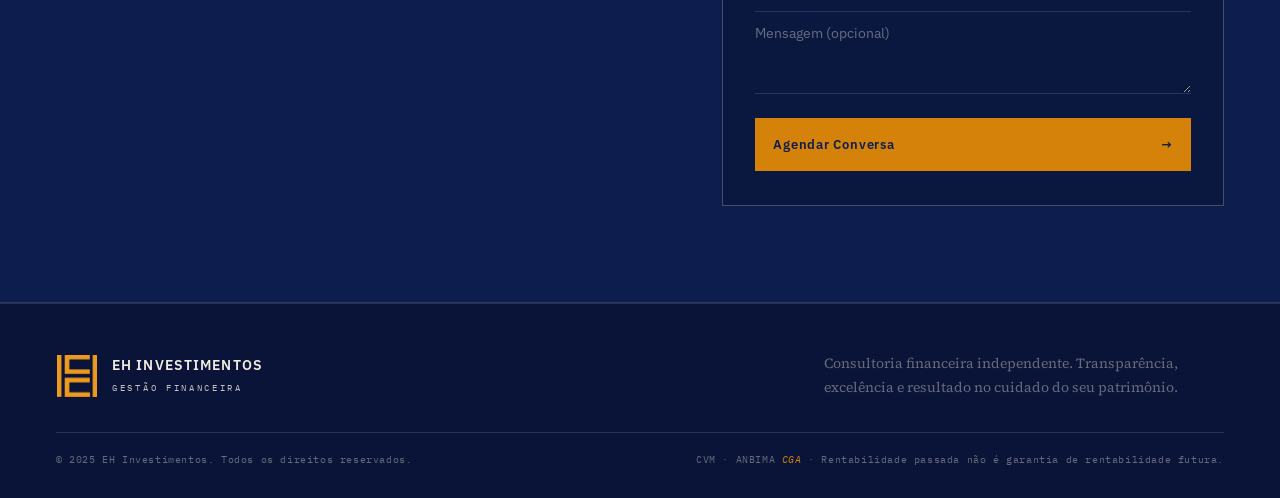
==== commit d3e4847c: "Add files via upload" ====
--- a/index.html
+++ b/index.html
@@ -6,1230 +6,1186 @@
   <title>EH Investimentos — Gestão Financeira</title>
   <link rel="preconnect" href="https://fonts.googleapis.com" />
   <link rel="preconnect" href="https://fonts.gstatic.com" crossorigin />
-  <link href="https://fonts.googleapis.com/css2?family=Cormorant+Garamond:ital,wght@0,300;0,400;0,500;0,600;1,300;1,400&family=Montserrat:wght@300;400;500;600;700&display=swap" rel="stylesheet" />
+  <link href="https://fonts.googleapis.com/css2?family=Source+Serif+4:ital,opsz,wght@0,8..60,300;0,8..60,400;0,8..60,500;0,8..60,600;1,8..60,300;1,8..60,400&family=IBM+Plex+Mono:wght@400;500&family=IBM+Plex+Sans:wght@300;400;500;600&display=swap" rel="stylesheet" />
   <style>
-    :root {
-      --navy:       #0D1E4E;
-      --navy-dark:  #081537;
-      --navy-mid:   #122460;
-      --gold:       #D4820A;
-      --gold-light: #E8A030;
-      --gold-pale:  #F0C060;
-      --white:      #FFFFFF;
-      --gray:       #8A9BB8;
-      --gray-light: #C8D4E8;
-      --border:     rgba(212, 130, 10, 0.25);
-    }
-
-    *, *::before, *::after { box-sizing: border-box; margin: 0; padding: 0; }
-
-    html { scroll-behavior: smooth; }
-
-    body {
-      font-family: 'Montserrat', sans-serif;
-      background: var(--navy-dark);
-      color: var(--white);
-      overflow-x: hidden;
-    }
-
-    /* ─── NOISE TEXTURE ─── */
-    body::before {
-      content: '';
-      position: fixed;
-      inset: 0;
-      background-image: url("data:image/svg+xml,%3Csvg viewBox='0 0 256 256' xmlns='http://www.w3.org/2000/svg'%3E%3Cfilter id='n'%3E%3CfeTurbulence type='fractalNoise' baseFrequency='0.9' numOctaves='4' stitchTiles='stitch'/%3E%3C/filter%3E%3Crect width='100%25' height='100%25' filter='url(%23n)' opacity='0.04'/%3E%3C/svg%3E");
-      pointer-events: none;
-      z-index: 1000;
-      opacity: 0.35;
-    }
-
-    /* ─── NAV ─── */
-    nav {
-      position: fixed;
-      top: 0; left: 0; right: 0;
-      z-index: 900;
-      display: grid;
-      grid-template-columns: auto 1fr auto;
-      align-items: center;
-      padding: 1.4rem 5vw;
-      background: rgba(8, 21, 55, 0.85);
-      backdrop-filter: blur(18px);
-      border-bottom: 1px solid var(--border);
-      transition: padding 0.3s;
-    }
-
-    .nav-logo {
-      display: flex;
-      align-items: center;
-      gap: 0.9rem;
-      text-decoration: none;
-    }
-
-    .nav-logo-icon {
-      width: 36px;
-      height: 36px;
-      flex-shrink: 0;
-    }
-
-    .nav-logo-text {
-      display: flex;
-      flex-direction: column;
-      line-height: 1.1;
-    }
-
-    .nav-logo-text span:first-child {
-      font-family: 'Montserrat', sans-serif;
-      font-weight: 700;
-      font-size: 0.95rem;
-      letter-spacing: 0.08em;
-      color: var(--white);
-    }
-
-    .nav-logo-text span:last-child {
-      font-family: 'Montserrat', sans-serif;
-      font-weight: 300;
-      font-size: 0.62rem;
-      letter-spacing: 0.2em;
-      color: var(--gray);
-      text-transform: uppercase;
-    }
-
-    .nav-links {
-      display: flex;
-      gap: 2.5rem;
-      list-style: none;
-      justify-content: center;
-    }
-
-    .nav-buttons {
-      display: flex;
-      align-items: center;
-      gap: 0.8rem;
-    }
-
-    .nav-links a {
-      font-size: 0.72rem;
-      font-weight: 500;
-      letter-spacing: 0.18em;
-      text-transform: uppercase;
-      color: var(--gray-light);
-      text-decoration: none;
-      transition: color 0.2s;
-      position: relative;
-    }
-
-    .nav-links a::after {
-      content: '';
-      position: absolute;
-      bottom: -4px; left: 0; right: 0;
-      height: 1px;
-      background: var(--gold);
-      transform: scaleX(0);
-      transition: transform 0.2s;
-    }
-
-    .nav-links a:hover { color: var(--white); }
-    .nav-links a:hover::after { transform: scaleX(1); }
-
-    .nav-cta-ghost {
-      font-size: 0.7rem;
-      font-weight: 600;
-      letter-spacing: 0.14em;
-      text-transform: uppercase;
-      color: var(--gold);
-      border: 1px solid var(--border);
-      padding: 0.65rem 1.5rem;
-      text-decoration: none;
-      transition: background 0.2s, color 0.2s;
-    }
-
-    .nav-cta-ghost:hover {
-      background: var(--gold-pale);
-      color: var(--gold-light);
-    }
-
-    .nav-cta {
-      font-size: 0.7rem;
-      font-weight: 600;
-      letter-spacing: 0.14em;
-      text-transform: uppercase;
-      color: var(--navy-dark);
-      background: var(--gold);
-      padding: 0.65rem 1.5rem;
-      text-decoration: none;
-      transition: background 0.2s, transform 0.2s;
-    }
-
-    .nav-cta:hover { background: var(--gold-light); transform: translateY(-1px); }
-
-    /* ─── HERO ─── */
-    #hero {
-      min-height: 100vh;
-      display: flex;
-      flex-direction: column;
-      justify-content: center;
-      padding: 10rem 5vw 6rem;
-      position: relative;
-      overflow: hidden;
-    }
-
-    .hero-bg {
-      position: absolute;
-      inset: 0;
+    :root{
+      --navy:#0D1E4E;
+      --navy-2:#0a1840;
+      --navy-3:#091438;
+      --navy-mid:#152a64;
+      --navy-warm:#1a2a5e;
+      --gold:#D4820A;
+      --gold-2:#E8A030;
+      --gold-pale:#F0C060;
+      --cream:#f3ede1;
+      --cream-2:#e4d5b0;
+      --cream-soft:#f3ede1cc;
+      --cream-faint:#f3ede166;
+      --rule:#f3ede122;
+      --rule-soft:#f3ede112;
+      --rule-strong:#f3ede140;
+    }
+    *,*::before,*::after{box-sizing:border-box;margin:0;padding:0}
+    html,body{background:var(--navy);color:var(--cream);font-family:'Source Serif 4',Georgia,serif;-webkit-font-smoothing:antialiased;overflow-x:hidden}
+    .mono{font-family:'IBM Plex Mono',monospace;letter-spacing:.04em}
+    .sans{font-family:'IBM Plex Sans',sans-serif}
+    /* grain */
+    body::before{
+      content:'';position:fixed;inset:0;pointer-events:none;z-index:1000;
+      background-image:url("data:image/svg+xml,%3Csvg viewBox='0 0 256 256' xmlns='http://www.w3.org/2000/svg'%3E%3Cfilter id='n'%3E%3CfeTurbulence type='fractalNoise' baseFrequency='0.85' numOctaves='3' stitchTiles='stitch'/%3E%3C/filter%3E%3Crect width='100%25' height='100%25' filter='url(%23n)' opacity='0.55'/%3E%3C/svg%3E");
+      mix-blend-mode:overlay;opacity:.3
+    }
+
+    /* MASTHEAD */
+    .masthead{
+      border-bottom:2px solid var(--rule-strong);
+      padding:18px 56px 14px;
+      display:grid;grid-template-columns:1fr auto 1fr;align-items:end;gap:24px;
+      background:var(--navy);
+    }
+    .masthead-left,.masthead-right{font-family:'IBM Plex Mono',monospace;font-size:11px;letter-spacing:.08em;text-transform:uppercase;color:var(--cream-soft);line-height:1.6}
+    .masthead-left{display:flex;flex-direction:column;gap:2px}
+    .masthead-right{text-align:right;display:flex;flex-direction:column;gap:2px}
+    .masthead-title{
+      font-family:'Source Serif 4',serif;
+      font-weight:400;font-size:46px;letter-spacing:.005em;line-height:1;
+      text-align:center;font-variant:small-caps;color:var(--cream);
+    }
+    .masthead-title em{font-style:italic;color:var(--gold);font-weight:500}
+    .masthead-sub{
+      font-family:'IBM Plex Mono',monospace;
+      font-size:10px;letter-spacing:.32em;text-transform:uppercase;
+      color:var(--cream-soft);text-align:center;margin-top:6px;
+    }
+    .masthead-rule{
+      border-top:.5px solid var(--rule-strong);
+      height:6px;
+      border-bottom:1.5px solid var(--rule-strong);
+      margin:0 56px;
+    }
+
+    /* NAV */
+    .navstrip{
+      display:flex;justify-content:space-between;align-items:center;
+      padding:14px 56px;border-bottom:.5px solid var(--rule);
+      font-family:'IBM Plex Sans',sans-serif;font-size:12px;letter-spacing:.04em;
+      background:rgba(13,30,78,0.95);backdrop-filter:blur(16px);
+      position:sticky;top:0;z-index:100;
+    }
+    .navstrip-logo{display:flex;align-items:center;gap:10px;text-decoration:none;}
+    .navstrip-logo-text span:first-child{display:block;font-family:'IBM Plex Sans',sans-serif;font-weight:700;font-size:13px;letter-spacing:.08em;color:var(--cream);}
+    .navstrip-logo-text span:last-child{display:block;font-family:'IBM Plex Mono',monospace;font-size:9px;letter-spacing:.22em;text-transform:uppercase;color:var(--cream-soft);}
+    .navstrip-links{display:flex;gap:28px}
+    .navstrip a{color:var(--cream);text-decoration:none;font-weight:500}
+    .navstrip a:hover{color:var(--gold)}
+    .navstrip-cta{display:flex;gap:14px;align-items:center}
+    .navstrip-cta .pill{
+      border:1px solid var(--rule-strong);padding:7px 14px;text-decoration:none;color:var(--cream);
+      font-family:'IBM Plex Mono',monospace;font-size:10px;letter-spacing:.18em;text-transform:uppercase;
+    }
+    .navstrip-cta .pill:hover{border-color:var(--gold);color:var(--gold)}
+    .navstrip-cta .pill.solid{background:var(--gold);color:var(--navy);border-color:var(--gold)}
+    .navstrip-cta .pill.solid:hover{background:var(--gold-2);border-color:var(--gold-2);color:var(--navy)}
+
+    /* HAMBURGER */
+    .hamburger{display:none;flex-direction:column;gap:5px;background:none;border:none;cursor:pointer;padding:4px;}
+    .hamburger span{display:block;width:22px;height:2px;background:var(--cream);transition:all 0.3s;}
+    .hamburger.open span:nth-child(1){transform:translateY(7px) rotate(45deg);}
+    .hamburger.open span:nth-child(2){opacity:0;}
+    .hamburger.open span:nth-child(3){transform:translateY(-7px) rotate(-45deg);}
+
+    /* MOBILE DRAWER */
+    .mobile-drawer{
+      position:fixed;inset:0;background:rgba(8,20,56,0.97);z-index:200;
+      display:flex;flex-direction:column;
+      transform:translateX(100%);transition:transform 0.35s cubic-bezier(.4,0,.2,1);
+    }
+    .mobile-drawer.open{transform:translateX(0);}
+    .mobile-drawer-inner{
+      display:flex;flex-direction:column;padding:80px 36px 40px;gap:0;
+      height:100%;overflow-y:auto;
+    }
+    .mobile-drawer-inner a{
+      font-family:'Source Serif 4',serif;font-size:32px;font-weight:300;
+      color:var(--cream);text-decoration:none;padding:16px 0;
+      border-bottom:1px solid var(--rule);letter-spacing:-.01em;
+      transition:color 0.2s;
+    }
+    .mobile-drawer-inner a:hover{color:var(--gold);}
+    .mobile-drawer-inner a.drawer-cta{
+      margin-top:32px;border:1px solid var(--gold);color:var(--gold);
+      font-family:'IBM Plex Mono',monospace;font-size:12px;letter-spacing:.2em;
+      text-transform:uppercase;text-align:center;padding:16px;border-bottom:1px solid var(--gold);
+    }
+    .drawer-close{
+      position:absolute;top:20px;right:24px;
+      background:none;border:none;color:var(--cream-soft);font-size:24px;cursor:pointer;
+      font-family:'IBM Plex Mono',monospace;line-height:1;padding:8px;
+    }
+
+    /* ═══════════════════════════════
+       MOBILE — max-width: 768px
+    ═══════════════════════════════ */
+    @media(max-width:768px){
+
+      /* NAV */
+      .navstrip{padding:12px 20px;position:fixed;top:0;left:0;right:0;z-index:100;transition:transform 0.3s ease;}
+      .navstrip-links,.navstrip-cta{display:none;}
+      .hamburger{display:flex;}
+      .navstrip-logo-text span:last-child{display:none;}
+      body{padding-top:58px;}
+      .masthead,.masthead-rule{display:none;}
+
+      /* HERO */
+      .hero{padding:40px 20px 48px;display:flex;flex-direction:column;align-items:center;text-align:center;}
+      .hero > div{width:100%;max-width:100% !important;}
+      .hero h1{font-size:40px;line-height:1.05;margin-bottom:18px;}
+      .hero-deck{font-size:16px;margin-bottom:22px;max-width:100%;}
+      .hero-actions{flex-direction:column;width:100%;gap:10px;margin-bottom:28px;}
+      .hero-actions a{width:100%;text-align:center;justify-content:center;}
+      .hero-stats{grid-template-columns:repeat(3,1fr);gap:10px;max-width:100%;width:100%;}
+      .hero-stat .v{font-size:20px;}
+      .hero-stat .v.txt{font-size:15px;}
+      .hero-stat .l{font-size:8px;letter-spacing:.1em;}
+
+      /* SECTIONS */
+      section.editorial{padding:44px 20px;}
+      h2{font-size:32px !important;line-height:1.1 !important;}
+
+      /* CREDENTIALS — label full width + 2×2 grid */
+      .creds{display:grid !important;grid-template-columns:1fr 1fr !important;gap:0 !important;padding:0 !important;align-items:stretch;}
+      .creds-label{
+        grid-column:1 / -1 !important;display:block !important;
+        padding:12px 16px;font-size:9px;letter-spacing:.24em;
+        text-transform:uppercase;color:var(--gold);
+        font-family:'IBM Plex Mono',monospace;
+        border-bottom:1px solid var(--rule);max-width:none !important;
+      }
+      .creds-cell{
+        border:none !important;
+        border-top:1px solid var(--rule) !important;
+        padding:14px 14px !important;
+        border-left:none !important;
+      }
+      .creds-cell:nth-child(2),.creds-cell:nth-child(4){border-right:1px solid var(--rule) !important;}
+      .creds-cell .nm{font-size:8px;}
+      .creds-cell .vl{font-size:14px;}
+      .creds-cell .nb{font-size:9px;}
+
+      /* SOBRE — single column, photo below text */
+      .sobre-grid{display:flex !important;flex-direction:column !important;gap:0 !important;}
+      .sobre-text{order:1;width:100%;}
+      .sobre-text p{font-size:15px;max-width:100%;}
+      .founder-card{order:2;margin-top:36px;width:100%;}
+      .founder-portrait{aspect-ratio:4/3;margin:-32px -30px 20px;}
+      .founder-name{font-size:22px;}
+      .founder-bio{font-size:14px;}
+      .founder-creds{grid-template-columns:1fr 1fr 1fr;gap:8px;}
+
+      /* SERVICES — single column */
+      .services-header{display:flex !important;flex-direction:column !important;gap:12px;margin-bottom:24px;}
+      .services-header h2{max-width:100%;}
+      .services-header p{max-width:100%;font-size:15px;}
+      .services-grid{grid-template-columns:1fr !important;gap:14px;}
+      .svc{min-height:auto;padding:26px 22px;}
+      .svc h3{font-size:26px;}
+      .svc p{font-size:15px;max-width:100%;}
+      .svc .roman{font-size:80px;}
+      .svc .tag{font-size:9px;padding:5px 10px;}
+
+      /* PERFIL — single column, quote below */
+      .perfil-grid{display:flex !important;flex-direction:column !important;gap:0 !important;}
+      .perfil-text{order:1;width:100%;}
+      .perfil-text p{font-size:15px;max-width:100%;}
+      .perfil-quote{order:2;position:static !important;margin-top:36px;padding:24px 20px;width:100%;}
+      .perfil-quote blockquote{font-size:19px;line-height:1.4;}
+      .req-list li{font-size:14px;}
+
+      /* PROCESSO — single column */
+      .processo-timeline{grid-template-columns:1fr !important;gap:0;}
+      .processo-steps{grid-template-columns:1fr !important;}
+      .pt-item{padding:0 0 24px 0;border-bottom:1px solid var(--rule);margin-bottom:4px;}
+      .pt-last{border-bottom:none;padding-bottom:0;margin-bottom:0;}
+      .pt-num{width:48px;height:48px;font-size:32px;}
+      .pt-title{font-size:17px;}
+      .pt-desc{font-size:14px;}
+      .step{border-right:none;border-bottom:1px solid var(--rule);padding:20px 0;}
+      .step:last-child{border-bottom:none;}
+
+      /* CTA — single column */
+      .cta-grid{display:flex !important;flex-direction:column !important;gap:32px !important;}
+      .cta-text{order:1;width:100%;}
+      .cta-form{order:2;width:100%;padding:22px 18px;}
+      .cta-text p{font-size:16px;max-width:100%;}
+      .cta-form .inp{font-size:15px;}
+
+      /* FOOTER */
+      footer{padding:32px 20px 20px !important;}
+      .foot-grid{grid-template-columns:1fr !important;gap:28px;}
+      .foot-bot{flex-direction:column;align-items:flex-start;gap:6px;font-size:9px;}
+      footer > div{flex-direction:column !important;align-items:flex-start !important;gap:14px !important;}
+    }
+
+    @media(max-width:480px){
+      .hero h1{font-size:32px;}
+      h2{font-size:26px !important;}
+      .hero-stat .v{font-size:17px;}
+      .hero-stat .v.txt{font-size:13px;}
+      .perfil-quote blockquote{font-size:17px;}
+      .svc h3{font-size:22px;}
+      .founder-creds{grid-template-columns:1fr;}
+    }
+
+    /* HERO */
+    .hero{
+      padding:80px 56px 80px;
+      display:flex;flex-direction:column;align-items:center;text-align:center;gap:0;
+      border-bottom:1px solid var(--rule);
+      align-items:start;position:relative;overflow:hidden;
       background:
-        radial-gradient(ellipse 80% 60% at 70% 50%, rgba(18, 36, 96, 0.9) 0%, transparent 70%),
-        radial-gradient(ellipse 40% 40% at 15% 80%, rgba(212, 130, 10, 0.12) 0%, transparent 60%),
-        linear-gradient(160deg, var(--navy-dark) 0%, var(--navy) 50%, var(--navy-dark) 100%);
-    }
-
-    .hero-lines {
-      position: absolute;
-      inset: 0;
-      overflow: hidden;
-      pointer-events: none;
-    }
-
-    .hero-lines::before,
-    .hero-lines::after {
-      content: '';
-      position: absolute;
-      border: 1px solid rgba(212, 130, 10, 0.1);
-    }
-
-    .hero-lines::before {
-      width: 500px; height: 500px;
-      border-radius: 50%;
-      top: -100px; right: -100px;
-      animation: rotateSlow 40s linear infinite;
-    }
-
-    .hero-lines::after {
-      width: 300px; height: 300px;
-      border-radius: 50%;
-      bottom: 5%; right: 5%;
-      border-color: rgba(212, 130, 10, 0.06);
-      animation: rotateSlow 60s linear infinite reverse;
-    }
-
-    @keyframes rotateSlow {
-      to { transform: rotate(360deg); }
-    }
-
-    .hero-content {
-      position: relative;
-      z-index: 2;
-      max-width: 780px;
-      animation: fadeUp 1s ease both;
-    }
-
-    @keyframes fadeUp {
-      from { opacity: 0; transform: translateY(30px); }
-      to   { opacity: 1; transform: translateY(0); }
-    }
-
-    .hero-tag {
-      display: inline-flex;
-      align-items: center;
-      gap: 0.6rem;
-      font-size: 0.65rem;
-      font-weight: 600;
-      letter-spacing: 0.28em;
-      text-transform: uppercase;
-      color: var(--gold);
-      margin-bottom: 2rem;
-      animation: fadeUp 1s 0.1s ease both;
-    }
-
-    .hero-tag::before {
-      content: '';
-      display: block;
-      width: 32px;
-      height: 1px;
-      background: var(--gold);
-    }
-
-    h1 {
-      font-family: 'Cormorant Garamond', serif;
-      font-weight: 300;
-      font-size: clamp(3rem, 7vw, 5.5rem);
-      line-height: 1.05;
-      letter-spacing: -0.01em;
-      margin-bottom: 1.8rem;
-      animation: fadeUp 1s 0.2s ease both;
-    }
-
-    h1 em {
-      font-style: italic;
-      color: var(--gold-light);
-    }
-
-    .hero-desc {
-      font-size: 1rem;
-      font-weight: 300;
-      line-height: 1.8;
-      color: var(--gray-light);
-      max-width: 520px;
-      margin-bottom: 3rem;
-      animation: fadeUp 1s 0.35s ease both;
-    }
-
-    .hero-actions {
-      display: flex;
-      gap: 1.2rem;
-      align-items: center;
-      flex-wrap: wrap;
-      animation: fadeUp 1s 0.5s ease both;
-    }
-
-    .btn-primary {
-      display: inline-block;
-      background: var(--gold);
-      color: var(--navy-dark);
-      font-size: 0.72rem;
-      font-weight: 700;
-      letter-spacing: 0.18em;
-      text-transform: uppercase;
-      padding: 1rem 2.2rem;
-      text-decoration: none;
-      transition: background 0.2s, transform 0.2s, box-shadow 0.2s;
-      box-shadow: 0 0 0 0 rgba(212,130,10,0.4);
-    }
-
-    .btn-primary:hover {
-      background: var(--gold-light);
-      transform: translateY(-2px);
-      box-shadow: 0 8px 30px rgba(212,130,10,0.3);
-    }
-
-    .btn-ghost {
-      display: inline-flex;
-      align-items: center;
-      gap: 0.6rem;
-      color: var(--gray-light);
-      font-size: 0.72rem;
-      font-weight: 500;
-      letter-spacing: 0.12em;
-      text-transform: uppercase;
-      text-decoration: none;
-      transition: color 0.2s;
-    }
-
-    .btn-ghost svg { transition: transform 0.2s; }
-    .btn-ghost:hover { color: var(--white); }
-    .btn-ghost:hover svg { transform: translateX(4px); }
-
-    .hero-stat-row {
-      position: absolute;
-      bottom: 4rem; left: 5vw; right: 5vw;
-      display: grid;
-      grid-template-columns: repeat(3, 1fr);
-      max-width: 600px;
-      border-top: 1px solid var(--border);
-      padding-top: 2rem;
-      z-index: 2;
-      animation: fadeUp 1s 0.7s ease both;
-    }
-
-    .hero-stat { padding-right: 2rem; }
-
-    .hero-stat-num {
-      font-family: 'Cormorant Garamond', serif;
-      font-size: 2.4rem;
-      font-weight: 500;
-      color: var(--gold-light);
-      line-height: 1;
-    }
-
-    .hero-stat-num sup {
-      font-size: 1rem;
-      vertical-align: super;
-    }
-
-    .hero-stat-label {
-      font-size: 0.65rem;
-      font-weight: 500;
-      letter-spacing: 0.12em;
-      text-transform: uppercase;
-      color: var(--gray);
-      margin-top: 0.4rem;
-    }
-
-    /* ─── SECTIONS ─── */
-    section { padding: 7rem 5vw; }
-
-    .section-tag {
-      font-size: 0.65rem;
-      font-weight: 600;
-      letter-spacing: 0.28em;
-      text-transform: uppercase;
-      color: var(--gold);
-      display: flex;
-      align-items: center;
-      gap: 0.6rem;
-      margin-bottom: 1.2rem;
-    }
-
-    .section-tag::before {
-      content: '';
-      display: block;
-      width: 24px;
-      height: 1px;
-      background: var(--gold);
-    }
-
-    h2 {
-      font-family: 'Cormorant Garamond', serif;
-      font-weight: 300;
-      font-size: clamp(2.2rem, 4.5vw, 3.5rem);
-      line-height: 1.1;
-      margin-bottom: 1.5rem;
-    }
-
-    h2 em { font-style: italic; color: var(--gold-light); }
-
-    /* ─── ABOUT ─── */
-    #sobre {
-      background: var(--navy);
-      position: relative;
-      overflow: hidden;
-    }
-
-    #sobre::before {
-      content: '';
-      position: absolute;
-      right: -200px; top: -200px;
-      width: 600px; height: 600px;
-      border-radius: 50%;
-      background: radial-gradient(circle, rgba(212,130,10,0.06) 0%, transparent 70%);
-      pointer-events: none;
-    }
-
-    .sobre-grid {
-      display: grid;
-      grid-template-columns: 1fr 1fr;
-      gap: 6rem;
-      align-items: center;
-      position: relative;
-      z-index: 1;
-    }
-
-    .sobre-text p {
-      font-size: 0.95rem;
-      font-weight: 300;
-      line-height: 1.85;
-      color: var(--gray-light);
-      margin-bottom: 1.2rem;
-    }
-
-    .sobre-text p strong {
-      color: var(--white);
-      font-weight: 500;
-    }
-
-    .sobre-card {
-      background: rgba(255,255,255,0.03);
-      border: 1px solid var(--border);
-      padding: 3rem;
-      position: relative;
-    }
-
-    .sobre-card::before {
-      content: '';
-      position: absolute;
-      top: 0; left: 0;
-      width: 3px; height: 60px;
-      background: linear-gradient(to bottom, var(--gold), transparent);
-    }
-
-    .founder-name {
-      font-family: 'Cormorant Garamond', serif;
-      font-size: 2rem;
-      font-weight: 400;
-      margin-bottom: 0.3rem;
-    }
-
-    .founder-title {
-      font-size: 0.68rem;
-      font-weight: 500;
-      letter-spacing: 0.22em;
-      text-transform: uppercase;
-      color: var(--gold);
-      margin-bottom: 2rem;
-    }
-
-    .founder-bio {
-      font-size: 0.9rem;
-      line-height: 1.75;
-      color: var(--gray-light);
-      font-weight: 300;
-      border-top: 1px solid var(--border);
-      padding-top: 1.5rem;
-    }
-
-    /* ─── SERVICES ─── */
-    #servicos { background: var(--navy-dark); }
-
-    .services-header {
-      max-width: 600px;
-      margin-bottom: 4rem;
-    }
-
-    .services-header p {
-      font-size: 0.95rem;
-      line-height: 1.8;
-      color: var(--gray-light);
-      font-weight: 300;
-    }
-
-    .services-grid {
-      display: grid;
-      grid-template-columns: repeat(3, 1fr);
-      gap: 1px;
-      background: var(--border);
-      border: 1px solid var(--border);
-    }
-
-    .service-card {
-      background: var(--navy-dark);
-      padding: 2.8rem 2.2rem;
-      position: relative;
-      overflow: hidden;
-      transition: background 0.3s;
-      cursor: default;
-    }
-
-    .service-card::after {
-      content: '';
-      position: absolute;
-      bottom: 0; left: 0; right: 0;
-      height: 2px;
-      background: linear-gradient(to right, var(--gold), var(--gold-light));
-      transform: scaleX(0);
-      transition: transform 0.3s;
-      transform-origin: left;
-    }
-
-    .service-card:hover { background: rgba(18,36,96,0.7); }
-    .service-card:hover::after { transform: scaleX(1); }
-
-    .service-icon {
-      width: 44px;
-      height: 44px;
-      border: 1px solid var(--border);
-      display: flex;
-      align-items: center;
-      justify-content: center;
-      margin-bottom: 1.8rem;
-      color: var(--gold);
-      transition: background 0.3s, border-color 0.3s;
-    }
-
-    .service-card:hover .service-icon {
-      background: rgba(212,130,10,0.1);
-      border-color: var(--gold);
-    }
-
-    .service-num {
-      position: absolute;
-      top: 2.2rem; right: 2.2rem;
-      font-family: 'Cormorant Garamond', serif;
-      font-size: 3rem;
-      font-weight: 300;
-      color: rgba(255,255,255,0.04);
-      line-height: 1;
-      transition: color 0.3s;
-    }
-
-    .service-card:hover .service-num { color: rgba(212,130,10,0.08); }
-
-    .service-title {
-      font-family: 'Cormorant Garamond', serif;
-      font-size: 1.4rem;
-      font-weight: 500;
-      margin-bottom: 1rem;
-    }
-
-    .service-desc {
-      font-size: 0.85rem;
-      line-height: 1.75;
-      color: var(--gray);
-      font-weight: 300;
-    }
-
-    /* ─── PERFIL DO INVESTIDOR ─── */
-    #perfil {
-      background: var(--navy);
-      position: relative;
-    }
-
-    .perfil-inner {
-      display: grid;
-      grid-template-columns: 1fr 1fr;
-      gap: 5rem;
-      align-items: start;
-    }
-
-    .perfil-text p {
-      font-size: 0.95rem;
-      line-height: 1.85;
-      color: var(--gray-light);
-      font-weight: 300;
-      margin-bottom: 1.2rem;
-    }
-
-    .requisitos {
-      list-style: none;
-      margin-top: 2.5rem;
-      display: flex;
-      flex-direction: column;
-      gap: 1rem;
-    }
-
-    .requisitos li {
-      display: flex;
-      align-items: flex-start;
-      gap: 1rem;
-      font-size: 0.88rem;
-      color: var(--gray-light);
-      line-height: 1.6;
-    }
-
-    .requisito-icon {
-      flex-shrink: 0;
-      width: 20px;
-      height: 20px;
-      background: rgba(212,130,10,0.15);
-      border: 1px solid rgba(212,130,10,0.4);
-      display: flex;
-      align-items: center;
-      justify-content: center;
-      margin-top: 2px;
-    }
-
-    .requisito-icon svg { color: var(--gold); }
-
-    .perfil-quote {
-      border-left: 2px solid var(--gold);
-      padding: 2.5rem 2.5rem;
-      background: rgba(255,255,255,0.02);
-      position: sticky;
-      top: 120px;
-    }
-
-    .perfil-quote blockquote {
-      font-family: 'Cormorant Garamond', serif;
-      font-size: 1.6rem;
-      font-weight: 300;
-      line-height: 1.5;
-      font-style: italic;
-      color: var(--gray-light);
-      margin-bottom: 1.5rem;
-    }
-
-    .perfil-quote cite {
-      font-size: 0.7rem;
-      font-weight: 600;
-      letter-spacing: 0.2em;
-      text-transform: uppercase;
-      color: var(--gold);
-      font-style: normal;
-    }
-
-    /* ─── PROCESSO ─── */
-    #processo { background: var(--navy-dark); }
-
-    .processo-steps {
-      display: grid;
-      grid-template-columns: repeat(4, 1fr);
-      gap: 0;
-      margin-top: 4rem;
-      position: relative;
-    }
-
-    .processo-steps::before {
-      content: '';
-      position: absolute;
-      top: 22px; left: 10%; right: 10%;
-      height: 1px;
-      background: linear-gradient(to right, transparent, var(--border), var(--border), transparent);
-    }
-
-    .step {
-      padding: 0 1.5rem 0 0;
-      position: relative;
-    }
-
-    .step-dot {
-      width: 44px;
-      height: 44px;
-      border: 1px solid var(--gold);
-      background: var(--navy-dark);
-      display: flex;
-      align-items: center;
-      justify-content: center;
-      margin-bottom: 1.8rem;
-      position: relative;
-      z-index: 1;
-      color: var(--gold);
-      font-family: 'Cormorant Garamond', serif;
-      font-size: 1.2rem;
-      font-weight: 500;
-      transition: background 0.3s;
-    }
-
-    .step:hover .step-dot {
-      background: rgba(212,130,10,0.15);
-    }
-
-    .step-title {
-      font-family: 'Cormorant Garamond', serif;
-      font-size: 1.2rem;
-      font-weight: 500;
-      margin-bottom: 0.7rem;
-    }
-
-    .step-desc {
-      font-size: 0.82rem;
-      line-height: 1.7;
-      color: var(--gray);
-      font-weight: 300;
-    }
-
-    /* ─── CTA BAND ─── */
-    #contato {
-      background: linear-gradient(135deg, var(--navy-mid) 0%, var(--navy) 100%);
-      border-top: 1px solid var(--border);
-      border-bottom: 1px solid var(--border);
-    }
-
-    .cta-inner {
-      display: grid;
-      grid-template-columns: 1fr auto;
-      gap: 4rem;
-      align-items: center;
-    }
-
-    .cta-text h2 { margin-bottom: 0.8rem; }
-
-    .cta-text p {
-      font-size: 0.95rem;
-      color: var(--gray-light);
-      font-weight: 300;
-      line-height: 1.7;
-    }
-
-    .cta-form {
-      display: flex;
-      flex-direction: column;
-      gap: 0.9rem;
-      min-width: 340px;
-    }
-
-    .form-input {
-      background: rgba(255,255,255,0.05);
-      border: 1px solid var(--border);
-      color: var(--white);
-      font-family: 'Montserrat', sans-serif;
-      font-size: 0.8rem;
-      padding: 0.9rem 1.2rem;
-      outline: none;
-      transition: border-color 0.2s, background 0.2s;
-      width: 100%;
-    }
-
-    .form-input::placeholder { color: var(--gray); }
-    .form-input:focus {
-      border-color: var(--gold);
-      background: rgba(212,130,10,0.05);
-    }
-
-    .form-input option { background: var(--navy); }
-
-    /* ─── FOOTER ─── */
-    footer {
-      background: var(--navy-dark);
-      border-top: 1px solid var(--border);
-      padding: 4rem 5vw 2.5rem;
-    }
-
-    .footer-top {
-      display: grid;
-      grid-template-columns: 2fr 1fr 1fr;
-      gap: 4rem;
-      padding-bottom: 3rem;
-      border-bottom: 1px solid var(--border);
-      margin-bottom: 2rem;
-    }
-
-    .footer-brand p {
-      font-size: 0.85rem;
-      line-height: 1.75;
-      color: var(--gray);
-      font-weight: 300;
-      margin-top: 1.2rem;
-      max-width: 300px;
-    }
-
-    .footer-col h4 {
-      font-size: 0.65rem;
-      font-weight: 600;
-      letter-spacing: 0.22em;
-      text-transform: uppercase;
-      color: var(--gold);
-      margin-bottom: 1.2rem;
-    }
-
-    .footer-col ul { list-style: none; }
-
-    .footer-col ul li {
-      margin-bottom: 0.6rem;
-    }
-
-    .footer-col ul li a {
-      font-size: 0.82rem;
-      color: var(--gray);
-      text-decoration: none;
-      font-weight: 300;
-      transition: color 0.2s;
-    }
-
-    .footer-col ul li a:hover { color: var(--white); }
-
-    .footer-bottom {
-      display: flex;
-      justify-content: space-between;
-      align-items: center;
-    }
-
-    .footer-copy {
-      font-size: 0.72rem;
-      color: var(--gray);
-      font-weight: 300;
-    }
-
-    .footer-disclaimer {
-      font-size: 0.65rem;
-      color: rgba(138,155,184,0.6);
-      max-width: 500px;
-      text-align: right;
-      line-height: 1.5;
-    }
-
-    /* ─── DIVIDER ─── */
-    .gold-divider {
-      width: 40px;
-      height: 2px;
-      background: linear-gradient(to right, var(--gold), var(--gold-light));
-      margin: 1.5rem 0;
-    }
-
-    /* ─── SCROLL ANIMATIONS ─── */
-    /* Elements start visible. JS adds .will-animate only after load */
-    .will-animate {
-      opacity: 0;
-      transform: translateY(28px);
-      transition: opacity 0.65s ease, transform 0.65s ease;
-    }
-
-    .will-animate.in-view {
-      opacity: 1;
-      transform: none;
-    }
-
-    /* ─── RESPONSIVE ─── */
-    @media (max-width: 960px) {
-      .sobre-grid,
-      .perfil-inner,
-      .cta-inner { grid-template-columns: 1fr; gap: 3rem; }
-
-      .services-grid { grid-template-columns: 1fr 1fr; }
-
-      .processo-steps { grid-template-columns: 1fr 1fr; gap: 2.5rem; }
-      .processo-steps::before { display: none; }
-
-      .footer-top { grid-template-columns: 1fr; gap: 2.5rem; }
-      .footer-disclaimer { text-align: left; }
-      .footer-bottom { flex-direction: column; gap: 1rem; align-items: flex-start; }
-
-      .nav-links { display: none; }
-      .cta-form { min-width: auto; }
-      .perfil-quote { position: static; }
-    }
-
-    @media (max-width: 600px) {
-      .services-grid { grid-template-columns: 1fr; }
-      .processo-steps { grid-template-columns: 1fr; }
-      .hero-stat-row { grid-template-columns: 1fr; gap: 1.5rem; position: static; margin-top: 3rem; }
-    }
+        radial-gradient(ellipse 60% 50% at 15% 90%, rgba(212,130,10,.10) 0%, transparent 65%),
+        var(--navy);
+    }
+    .hero::after{
+      content:'';position:absolute;width:680px;height:680px;border:1px solid rgba(212,130,10,.06);border-radius:50%;
+      right:-180px;top:-260px;pointer-events:none;
+    }
+
+    .kicker{
+      font-family:'IBM Plex Mono',monospace;
+      font-size:10px;letter-spacing:.32em;text-transform:uppercase;color:var(--gold);
+      display:flex;align-items:center;justify-content:center;gap:10px;margin-bottom:28px;
+    }
+    .kicker::before{content:'';width:28px;height:1px;background:var(--gold)}
+    .hero h1{
+      font-family:'Source Serif 4',serif;font-weight:300;
+      font-size:94px;line-height:.96;letter-spacing:-.02em;color:var(--cream);
+      margin-bottom:28px;
+    }
+    .hero h1 em{font-style:italic;font-weight:400;color:var(--gold-2)}
+    .hero-deck{
+      font-family:'Source Serif 4',serif;font-weight:400;
+      font-size:20px;line-height:1.55;color:var(--cream-soft);
+      max-width:600px;margin-bottom:36px;margin-left:auto;margin-right:auto;
+    }
+    .hero-actions{display:flex;gap:14px;align-items:center;justify-content:center;margin-bottom:42px}
+    .btn-primary{
+      background:var(--gold);color:var(--navy);text-decoration:none;
+      padding:15px 28px;font-family:'IBM Plex Sans',sans-serif;font-weight:600;font-size:13px;
+      letter-spacing:.06em;border:1px solid var(--gold);transition:background .2s, color .2s;
+    }
+    .btn-primary:hover{background:var(--gold-2);border-color:var(--gold-2)}
+    .btn-ghost{
+      background:transparent;color:var(--cream);text-decoration:none;
+      padding:15px 28px;font-family:'IBM Plex Sans',sans-serif;font-weight:500;font-size:13px;
+      letter-spacing:.06em;border:1px solid var(--rule-strong);transition:all .2s;
+      display:inline-flex;align-items:center;gap:8px;
+    }
+    .btn-ghost:hover{border-color:var(--cream);color:var(--cream)}
+
+    /* hero stats — built into hero */
+    .hero-stats{
+      display:grid;grid-template-columns:repeat(3,auto);gap:42px;
+      border-top:1px solid var(--rule);padding-top:24px;max-width:600px;margin:0 auto;
+    }
+    .hero-stat{display:flex;flex-direction:column;gap:4px}
+    .hero-stat .v{font-family:'Source Serif 4',serif;font-weight:400;font-size:32px;line-height:1;letter-spacing:-.01em;color:var(--gold-2)}
+    .hero-stat .v sup{font-size:16px;letter-spacing:0}
+    .hero-stat .v em{font-style:italic;color:var(--gold-2)}
+    .hero-stat .v.txt{font-size:24px;font-style:italic;font-weight:400}
+    .hero-stat .l{font-family:'IBM Plex Mono',monospace;font-size:10px;letter-spacing:.2em;text-transform:uppercase;color:var(--cream-soft);margin-top:6px}
+
+    /* hero right — quote frame */
+    .hero-frame{
+      border:1px solid var(--rule-strong);
+      background:var(--navy-2);
+      padding:36px 32px 28px;position:relative;
+      align-self:start;margin-top:48px;
+    }
+    .hero-frame::before{
+      content:'';position:absolute;top:-1px;left:-1px;width:60px;height:6px;background:var(--gold)
+    }
+    .hero-frame .fig{
+      font-family:'IBM Plex Mono',monospace;font-size:10px;letter-spacing:.24em;text-transform:uppercase;
+      color:var(--gold);margin-bottom:20px;
+    }
+    .hero-frame blockquote{
+      font-family:'Source Serif 4',serif;font-weight:400;font-style:italic;
+      font-size:26px;line-height:1.3;letter-spacing:-.01em;color:var(--cream);
+      margin-bottom:24px;
+    }
+    .hero-frame blockquote::before{content:'“';color:var(--gold);font-size:42px;line-height:0;display:block;margin-bottom:-8px;margin-left:-4px}
+    .hero-frame cite{
+      font-family:'IBM Plex Mono',monospace;font-style:normal;
+      font-size:10px;letter-spacing:.2em;text-transform:uppercase;color:var(--cream-faint);
+      display:block;border-top:.5px solid var(--rule);padding-top:14px;
+    }
+    .hero-frame cite strong{color:var(--cream);font-weight:500}
+
+    /* CREDENTIALS BAND */
+    .creds{
+      display:grid;grid-template-columns:auto repeat(3,1fr);align-items:center;
+      padding:22px 56px;border-bottom:1px solid var(--rule);
+      background:var(--navy-3);gap:36px;
+    }
+    .creds-label{
+      font-family:'IBM Plex Mono',monospace;font-size:10px;letter-spacing:.3em;text-transform:uppercase;
+      color:var(--gold);max-width:160px;line-height:1.4;
+    }
+    .creds-cell{
+      display:flex;flex-direction:column;gap:3px;
+      border-left:1px solid var(--rule);padding-left:22px;
+    }
+    .creds-cell .nm{font-family:'IBM Plex Mono',monospace;font-size:9px;letter-spacing:.28em;text-transform:uppercase;color:var(--cream-faint)}
+    .creds-cell .vl{font-family:'Source Serif 4',serif;font-size:19px;font-weight:500;letter-spacing:-.005em;color:var(--cream)}
+    .creds-cell .vl em{font-style:italic;color:var(--gold-2);font-weight:400}
+    .creds-cell .nb{font-family:'IBM Plex Mono',monospace;font-size:10px;color:var(--cream-faint)}
+
+    /* SECTION SCAFFOLD */
+    section.editorial{padding:96px 56px;border-bottom:1px solid var(--rule);position:relative}
+    .section-tag{
+      font-family:'IBM Plex Mono',monospace;font-size:10px;letter-spacing:.32em;text-transform:uppercase;color:var(--gold);
+      display:flex;align-items:center;gap:10px;margin-bottom:18px;
+    }
+    .section-tag::before{content:'';width:28px;height:1px;background:var(--gold)}
+
+    h2{
+      font-family:'Source Serif 4',serif;font-weight:300;
+      font-size:62px;line-height:1.02;letter-spacing:-.02em;color:var(--cream);
+    }
+    h2 em{font-style:italic;font-weight:400;color:var(--gold-2)}
+
+    /* SOBRE */
+    .sobre-grid{display:grid;grid-template-columns:1.15fr .85fr;gap:72px;align-items:start;margin-top:8px}
+    .sobre-text h2{margin-bottom:32px;max-width:680px}
+    .sobre-text p{font-family:'Source Serif 4',serif;font-size:17px;line-height:1.7;color:var(--cream-soft);margin-bottom:18px;font-weight:400;max-width:620px}
+    .sobre-text p:first-of-type{font-size:21px;line-height:1.55;color:var(--cream);font-weight:400}
+    .sobre-text p strong{color:var(--cream);font-weight:500}
+
+    /* Founder card */
+    .founder-card{
+      background:var(--navy-2);border:1px solid var(--rule-strong);
+      padding:32px 30px;position:relative;
+    }
+    .founder-card::before{
+      content:'';position:absolute;top:0;left:0;width:60px;height:4px;background:var(--gold)
+    }
+    .founder-portrait{
+      aspect-ratio:4/3;margin:-32px -30px 24px;
+      border-bottom:1px solid var(--rule-strong);
+      position:relative;overflow:hidden;background:var(--navy-mid);
+    }
+    .founder-name{
+      font-family:'Source Serif 4',serif;font-size:30px;font-weight:400;letter-spacing:-.01em;color:var(--cream);
+      margin-bottom:4px;
+    }
+    .founder-title{
+      font-family:'IBM Plex Mono',monospace;font-size:10px;font-weight:500;letter-spacing:.22em;text-transform:uppercase;
+      color:var(--gold);margin-bottom:18px;
+    }
+    .founder-bio{
+      font-family:'Source Serif 4',serif;font-size:14.5px;line-height:1.7;color:var(--cream-soft);font-weight:400;
+      border-top:1px solid var(--rule);padding-top:16px;
+    }
+    .founder-creds{
+      display:grid;grid-template-columns:1fr 1fr 1fr;gap:14px;
+      border-top:1px solid var(--rule);padding-top:18px;margin-top:18px;
+    }
+    .founder-creds > div{font-family:'IBM Plex Mono',monospace;font-size:10px;color:var(--cream-faint);line-height:1.5}
+    .founder-creds strong{display:block;color:var(--gold);font-size:9px;letter-spacing:.24em;text-transform:uppercase;font-weight:500;margin-bottom:4px}
+    .founder-creds span{display:block;font-family:'Source Serif 4',serif;font-size:13px;color:var(--cream);font-weight:500;letter-spacing:0;margin-bottom:2px}
+
+    /* SERVICES */
+    .services-header{display:grid;grid-template-columns:1fr 1fr;gap:64px;align-items:end;margin-bottom:48px}
+    .services-header h2{max-width:560px}
+    .services-header p{font-family:'Source Serif 4',serif;font-size:16px;line-height:1.6;color:var(--cream-soft);font-weight:400;max-width:440px}
+
+    .services-grid{
+      display:grid;grid-template-columns:1fr 1fr;gap:18px;
+    }
+    .svc{
+      background:var(--navy-2);
+      border:1px solid var(--rule-strong);
+      padding:42px 38px 36px;
+      position:relative;overflow:hidden;
+      display:flex;flex-direction:column;
+      min-height:440px;
+      transition:border-color .25s, transform .25s, background .25s;
+    }
+    .svc:hover{border-color:var(--gold);background:var(--navy-warm);transform:translateY(-2px)}
+    .svc .roman{
+      position:absolute;top:32px;right:38px;
+      font-family:'Source Serif 4',serif;font-weight:300;font-style:italic;
+      font-size:140px;line-height:.85;color:var(--gold);opacity:.10;letter-spacing:-.04em;pointer-events:none;
+    }
+    .svc .chapter{
+      font-family:'Source Serif 4',serif;font-style:italic;font-weight:400;
+      font-size:16px;color:var(--gold);margin-bottom:8px;
+    }
+    .svc h3{
+      font-family:'Source Serif 4',serif;font-weight:400;font-size:38px;line-height:1.05;letter-spacing:-.015em;
+      color:var(--cream);margin-bottom:20px;
+    }
+    .svc h3 em{font-style:italic;color:var(--gold-2)}
+    .svc .tag{
+      display:inline-block;font-family:'IBM Plex Mono',monospace;font-size:10px;letter-spacing:.18em;
+      text-transform:uppercase;color:var(--gold);
+      border:1px solid var(--gold);padding:6px 12px;margin-bottom:22px;
+    }
+    .svc p{font-family:'Source Serif 4',serif;font-size:15.5px;line-height:1.7;color:var(--cream-soft);max-width:460px;font-weight:400;flex:1}
+    .svc .foot{
+      margin-top:24px;padding-top:18px;border-top:1px solid var(--rule);
+      display:flex;justify-content:space-between;align-items:center;
+      font-family:'IBM Plex Mono',monospace;font-size:10px;letter-spacing:.18em;text-transform:uppercase;color:var(--cream-faint);
+    }
+    .svc .foot a{color:var(--gold);text-decoration:none;font-weight:500;letter-spacing:.18em}
+    .svc .foot a:hover{color:var(--cream)}
+
+    /* PERFIL DO INVESTIDOR */
+    .perfil-grid{display:grid;grid-template-columns:1.1fr .9fr;gap:72px;align-items:start;margin-top:8px}
+    .perfil-text h2{margin-bottom:28px}
+    .perfil-text p{font-family:'Source Serif 4',serif;font-size:17px;line-height:1.7;color:var(--cream-soft);margin-bottom:18px;font-weight:400;max-width:620px}
+
+    .req-block{margin-top:36px}
+    .req-block-title{
+      font-family:'IBM Plex Mono',monospace;font-size:11px;letter-spacing:.24em;text-transform:uppercase;color:var(--gold);
+      font-weight:500;margin-bottom:18px;display:flex;align-items:center;gap:10px;
+    }
+    .req-block-title::before{content:'';width:20px;height:1px;background:var(--gold)}
+    .req-list{list-style:none;display:flex;flex-direction:column;gap:14px}
+    .req-list li{
+      display:flex;align-items:flex-start;gap:14px;
+      font-family:'Source Serif 4',serif;font-size:15.5px;color:var(--cream-soft);line-height:1.55;
+    }
+    .req-list .check{
+      flex-shrink:0;width:20px;height:20px;
+      background:rgba(212,130,10,.12);border:1px solid var(--gold);
+      display:flex;align-items:center;justify-content:center;color:var(--gold);
+      margin-top:2px;
+    }
+    .req-list strong{color:var(--cream);font-weight:500}
+
+    .perfil-quote{
+      border:1px solid var(--rule-strong);
+      background:var(--navy-2);
+      padding:40px 36px;position:sticky;top:24px;position:relative;
+    }
+    .perfil-quote::before{
+      content:'';position:absolute;top:0;left:0;width:4px;height:60px;background:var(--gold)
+    }
+    .perfil-quote blockquote{
+      font-family:'Source Serif 4',serif;font-weight:300;font-style:italic;
+      font-size:30px;line-height:1.35;letter-spacing:-.015em;color:var(--cream);
+      margin-bottom:24px;
+    }
+    .perfil-quote blockquote::before{content:'“';color:var(--gold);font-size:60px;line-height:0;display:block;margin-bottom:-12px;margin-left:-6px}
+    .perfil-quote cite{
+      font-family:'IBM Plex Mono',monospace;font-style:normal;
+      font-size:10px;letter-spacing:.22em;text-transform:uppercase;color:var(--gold);
+      display:block;border-top:1px solid var(--rule);padding-top:16px;
+    }
+    .perfil-quote cite strong{color:var(--cream);font-weight:500}
+
+    /* PROCESSO */
+    .processo-header{display:flex;justify-content:space-between;align-items:flex-end;gap:48px;margin-bottom:48px;flex-wrap:wrap}
+    .processo-header h2{max-width:640px}
+    .processo-steps{
+      display:grid;grid-template-columns:repeat(4,1fr);gap:0;
+      border-top:1px solid var(--rule-strong);
+      position:relative;
+    }
+    .step{
+      padding:32px 48px 24px 24px;
+      border-right:1px solid var(--rule);
+      position:relative;
+    }
+    .step:last-child{border-right:none}
+    .step-marker{
+      display:flex;align-items:center;gap:14px;margin-bottom:24px;
+    }
+    .step-marker .num{
+      font-family:'Source Serif 4',serif;font-weight:400;font-style:italic;
+      font-size:42px;color:var(--gold);line-height:.9;letter-spacing:-.02em;
+    }
+    .step-marker .num::before{
+      content:'—';display:inline-block;margin-right:6px;color:var(--rule-strong);font-style:normal;
+    }
+    .step-title{
+      font-family:'Source Serif 4',serif;font-weight:400;font-size:22px;line-height:1.15;letter-spacing:-.01em;color:var(--cream);
+      margin-bottom:10px;max-width:90%;
+    }
+    .step-desc{
+      font-family:'Source Serif 4',serif;font-size:14.5px;line-height:1.65;color:var(--cream-soft);font-weight:400;max-width:90%;
+    }
+
+    /* PROCESSO TIMELINE */
+    .processo-timeline{
+      display:grid;grid-template-columns:repeat(4,1fr);gap:0;
+      width:100%;
+    }
+    .pt-item{
+      display:flex;gap:24px;padding:0 32px 0 0;
+    }
+    .pt-left{
+      display:flex;flex-direction:column;align-items:center;flex-shrink:0;
+    }
+    .pt-num{
+      font-family:'Source Serif 4',serif;font-weight:400;font-style:italic;
+      font-size:48px;line-height:1;color:var(--gold);letter-spacing:-.02em;
+      width:64px;height:64px;
+      background:rgba(212,130,10,0.08);border:1px solid rgba(212,130,10,0.25);
+      display:flex;align-items:center;justify-content:center;
+      flex-shrink:0;
+    }
+    .pt-line{
+      display:none;
+    }
+    .pt-content{padding-top:8px;}
+    .pt-title{
+      font-family:'Source Serif 4',serif;font-weight:500;font-size:20px;
+      color:var(--cream);margin-bottom:10px;letter-spacing:-.01em;
+    }
+    .pt-desc{
+      font-family:'Source Serif 4',serif;font-size:15px;line-height:1.7;
+      color:var(--cream-soft);font-weight:400;
+    }
+
+    /* CTA */
+    .cta-grid{display:grid;grid-template-columns:1.2fr 1fr;gap:64px;align-items:start}
+    .cta-text h2{margin-bottom:24px}
+    .cta-text p{font-family:'Source Serif 4',serif;font-size:18px;line-height:1.6;color:var(--cream-soft);font-weight:400;max-width:520px}
+    .cta-text .info{
+      margin-top:36px;font-family:'IBM Plex Mono',monospace;font-size:11px;color:var(--cream-soft);line-height:1.9;letter-spacing:.04em;
+    }
+    .cta-text .info strong{color:var(--cream);font-weight:500;display:block;font-family:'Source Serif 4',serif;font-size:16px;letter-spacing:-.005em;margin-top:8px;font-style:italic}
+
+    .cta-form{
+      background:var(--navy-2);border:1px solid var(--rule-strong);padding:34px 32px;
+      position:relative;
+    }
+    .cta-form::before{
+      content:'';position:absolute;top:0;left:0;width:60px;height:4px;background:var(--gold)
+    }
+    .cta-form-head{
+      display:flex;justify-content:space-between;align-items:baseline;
+      padding-bottom:14px;border-bottom:1px solid var(--rule);margin-bottom:22px;
+      font-family:'IBM Plex Mono',monospace;font-size:10px;letter-spacing:.24em;text-transform:uppercase;color:var(--cream-faint);
+    }
+    .cta-form-head .em{color:var(--gold)}
+    .cta-form form{display:flex;flex-direction:column;gap:0}
+    .cta-form .inp{
+      background:transparent;border:none;border-bottom:1px solid var(--rule);
+      font-family:'IBM Plex Sans',sans-serif;font-size:14px;padding:15px 0;color:var(--cream);
+      outline:none;font-weight:400;
+    }
+    .cta-form .inp::placeholder{color:var(--cream-faint)}
+    .cta-form .inp:focus{border-bottom-color:var(--gold)}
+    .cta-form select.inp{background:var(--navy-2);color:var(--cream)}
+    .cta-form select.inp option{background:var(--navy)}
+    .cta-form button{
+      width:100%;margin-top:24px;
+      background:var(--gold);color:var(--navy);border:none;cursor:pointer;
+      padding:18px;font-family:'IBM Plex Sans',sans-serif;font-size:13px;letter-spacing:.06em;font-weight:600;
+      display:flex;justify-content:space-between;align-items:center;
+    }
+    .cta-form button:hover{background:var(--gold-2)}
+
+    /* FOOTER */
+    footer{padding:56px 56px 36px;background:var(--navy-3);border-top:1px solid var(--rule)}
+    .foot-grid{display:grid;grid-template-columns:2fr 1fr 1fr;gap:56px;padding-bottom:40px;border-bottom:1px solid var(--rule);margin-bottom:22px}
+    .foot-brand .ws{display:flex;align-items:center;gap:14px}
+    .foot-brand .mk{
+      width:42px;height:42px;
+      background:var(--gold);color:var(--navy);
+      display:flex;align-items:center;justify-content:center;
+      font-family:'Source Serif 4',serif;font-weight:600;font-size:17px;
+    }
+    .foot-brand b{font-family:'IBM Plex Sans',sans-serif;font-weight:600;font-size:14px;letter-spacing:.08em;color:var(--cream)}
+    .foot-brand small{display:block;font-family:'IBM Plex Mono',monospace;font-size:9px;letter-spacing:.3em;text-transform:uppercase;color:var(--cream-soft);margin-top:3px}
+    .foot-brand p{font-family:'Source Serif 4',serif;font-size:14px;line-height:1.7;color:var(--cream-faint);max-width:340px;margin-top:18px;font-weight:400}
+    footer h5{font-family:'IBM Plex Mono',monospace;font-size:10px;letter-spacing:.28em;text-transform:uppercase;color:var(--gold);margin-bottom:16px;font-weight:500}
+    footer ul{list-style:none;display:flex;flex-direction:column;gap:9px}
+    footer ul a{font-family:'IBM Plex Sans',sans-serif;font-size:13px;color:var(--cream);text-decoration:none;font-weight:400}
+    footer ul a:hover{color:var(--gold)}
+    .foot-bot{display:flex;justify-content:space-between;align-items:center;font-family:'IBM Plex Mono',monospace;font-size:10px;color:var(--cream-faint);letter-spacing:.06em;flex-wrap:wrap;gap:14px}
+    .foot-bot .reg{display:flex;gap:14px;align-items:center}
+    .foot-bot .reg em{font-style:italic;color:var(--gold);font-weight:500}
+
+    /* POPUP */
+    .popup-overlay{
+      position:fixed;inset:0;background:rgba(8,20,56,0.85);backdrop-filter:blur(8px);
+      z-index:999;display:flex;align-items:center;justify-content:center;padding:24px;
+      opacity:0;pointer-events:none;transition:opacity 0.3s;
+    }
+    .popup-overlay.show{opacity:1;pointer-events:all;}
+    .popup-box{
+      background:var(--navy-2);border:1px solid var(--rule-strong);
+      padding:48px 40px;max-width:480px;width:100%;text-align:center;position:relative;
+    }
+    .popup-box::before{content:'';position:absolute;top:0;left:0;width:60px;height:4px;background:var(--gold);}
+    .popup-icon{
+      width:64px;height:64px;border-radius:50%;
+      background:rgba(212,130,10,0.12);border:1px solid var(--gold);
+      display:flex;align-items:center;justify-content:center;
+      margin:0 auto 24px;color:var(--gold);
+    }
+    .popup-title{
+      font-family:'Source Serif 4',serif;font-size:28px;font-weight:400;
+      color:var(--cream);margin-bottom:12px;
+    }
+    .popup-desc{
+      font-family:'Source Serif 4',serif;font-size:15px;line-height:1.7;
+      color:var(--cream-soft);font-weight:400;margin-bottom:28px;
+    }
+    .popup-close{
+      font-family:'IBM Plex Mono',monospace;font-size:10px;letter-spacing:.2em;text-transform:uppercase;
+      color:var(--gold);background:none;border:1px solid var(--gold);
+      padding:10px 24px;cursor:pointer;transition:all 0.2s;
+    }
+    .popup-close:hover{background:var(--gold);color:var(--navy);}
   </style>
 </head>
 <body>
 
-  <!-- NAV -->
-  <nav id="navbar">
-    <a href="#hero" class="nav-logo">
-      <!-- Inline SVG replicating the EH icon -->
-      <img src="Logo_EH.png" class="nav-logo-icon" alt="EH Investimentos" />
-      <div class="nav-logo-text">
-        <span>EH INVESTIMENTOS</span>
-        <span>Gestão Financeira</span>
-      </div>
-    </a>
-    <ul class="nav-links">
-      <li><a href="#sobre">Sobre</a></li>
-      <li><a href="#servicos">Serviços</a></li>
-      <li><a href="#perfil">Perfil</a></li>
-      <li><a href="#processo">Processo</a></li>
-    </ul>
-    <div class="nav-buttons">
-      <a href="eh-cliente-login.html" class="nav-cta-ghost">Área do Cliente</a>
-      <a href="#contato" class="nav-cta">Fale Conosco</a>
+<!-- NAV -->
+<nav class="navstrip">
+  <a href="#" class="navstrip-logo">
+    <img src="Logo_EH.png" width="36" height="36" alt="EH" style="object-fit:contain;flex-shrink:0;" />
+    <div class="navstrip-logo-text">
+      <span>EH INVESTIMENTOS</span>
+      <span>Gestão Financeira</span>
     </div>
-  </nav>
-
-  <!-- HERO -->
-  <section id="hero">
-    <div class="hero-bg"></div>
-    <div class="hero-lines"></div>
-    <div class="hero-content">
-      <div class="hero-tag">Gestão Financeira de Alta Performance</div>
-      <h1>
-        Patrimônio gerido com<br/>
-        <em>precisão e excelência</em>
-      </h1>
-      <p class="hero-desc">
-        A EH Investimentos oferece consultoria financeira personalizada para investidores profissionais, com estratégias sofisticadas e acompanhamento dedicado para preservar e multiplicar seu patrimônio.
+  </a>
+  <div class="navstrip-links">
+    <a href="#sobre">Sobre</a>
+    <a href="#servicos">Serviços</a>
+    <a href="#perfil">Perfil</a>
+    <a href="#processo">Processo</a>
+  </div>
+  <div class="navstrip-cta">
+    <a href="eh-cliente-login.html" class="pill">Área do Cliente</a>
+    <a href="#contato" class="pill solid">Fale Conosco</a>
+  </div>
+  <!-- Hamburger (mobile only) -->
+  <button class="hamburger" id="hamburger" onclick="toggleMenu()" aria-label="Menu">
+    <span></span><span></span><span></span>
+  </button>
+</nav>
+
+<!-- Mobile Drawer -->
+<div class="mobile-drawer" id="mobileDrawer">
+  <div class="mobile-drawer-inner">
+    <button class="drawer-close" onclick="toggleMenu()">✕</button>
+    <a href="#sobre" onclick="toggleMenu()">Sobre</a>
+    <a href="#servicos" onclick="toggleMenu()">Serviços</a>
+    <a href="#perfil" onclick="toggleMenu()">Perfil</a>
+    <a href="#processo" onclick="toggleMenu()">Processo</a>
+    <a href="#contato" onclick="toggleMenu()">Fale Conosco</a>
+    <a href="eh-cliente-login.html" class="drawer-cta">Área do Cliente</a>
+  </div>
+</div>
+
+<!-- HERO -->
+<section class="hero">
+  <div style="max-width:760px;width:100%;margin:0 auto;">
+    <div class="kicker">Consultoria Financeira Independente</div>
+    <h1>Gestão financeira<br/><em>feita para você</em></h1>
+    <p class="hero-deck">
+      A EH Investimentos oferece consultoria financeira personalizada com estratégias sofisticadas
+      e acompanhamento dedicado para preservar e crescer seu patrimônio.
+    </p>
+    <div class="hero-actions">
+      <a class="btn-primary" href="#contato">Iniciar Conversa</a>
+      <a class="btn-ghost" href="#sobre">Conhecer a EH&nbsp;&nbsp;→</a>
+    </div>
+    <div class="hero-stats">
+      <div class="hero-stat">
+        <span class="v">25<sup>+</sup></span>
+        <span class="l">Anos de Experiência</span>
+      </div>
+      <div class="hero-stat">
+        <span class="v">100<em>%</em></span>
+        <span class="l">Independência</span>
+      </div>
+      <div class="hero-stat">
+        <span class="v txt"><em>Personalizado</em></span>
+        <span class="l">Para cada perfil</span>
+      </div>
+    </div>
+  </div>
+
+
+</section>
+
+<!-- CREDENTIALS BAND -->
+<section class="creds">
+  <div class="creds-label">Regulação<br/>&amp; credenciais</div>
+  <div class="creds-cell">
+    <div class="nm">CVM</div>
+    <div class="vl">Consultor de Valores</div>
+    <div class="nb">Registrado</div>
+  </div>
+  <div class="creds-cell">
+    <div class="nm">ANBIMA</div>
+    <div class="vl"><em>CGA</em></div>
+    <div class="nb">Certif. Gestores Anbima</div>
+  </div>
+  <div class="creds-cell">
+    <div class="nm">Independência</div>
+    <div class="vl">100% fee-based</div>
+    <div class="nb">Sem comissão de produto</div>
+  </div>
+</section>
+
+<!-- SOBRE -->
+<section class="editorial" id="sobre">
+  <div class="section-tag">Sobre Nós</div>
+  <div class="sobre-grid">
+    <div class="sobre-text">
+      <h2>Uma empresa fundada na<br/><em>confiança e individualidade</em></h2>
+      <p>
+        A <strong>EH Investimentos</strong> nasceu da convicção de que investidores merecem uma gestão
+        verdadeiramente independente, sem conflitos de interesse e com total transparência.
       </p>
-      <div class="hero-actions">
-        <a href="#contato" class="btn-primary">Iniciar Conversa</a>
-        <a href="#sobre" class="btn-ghost">
-          Conhecer a EH
-          <svg width="16" height="16" viewBox="0 0 16 16" fill="none">
-            <path d="M3 8h10M9 4l4 4-4 4" stroke="currentColor" stroke-width="1.5" stroke-linecap="round" stroke-linejoin="round"/>
-          </svg>
-        </a>
-      </div>
+      <p>
+        Atendemos tanto investidores em fase de <strong>crescimento patrimonial</strong> quanto investidores
+        focados na <strong>preservação do patrimônio conquistado</strong>, oferecendo estratégias adequadas
+        ao momento de vida de cada um.
+      </p>
+      <p>
+        Nossa abordagem combina análise rigorosa de mercado, planejamento patrimonial de longo prazo
+        e relacionamento próximo com cada cliente, garantindo decisões alinhadas aos seus objetivos
+        e ao seu perfil de risco.
+      </p>
     </div>
-    <div class="hero-stat-row">
-      <div class="hero-stat">
-        <div class="hero-stat-num">10<sup>+</sup></div>
-        <div class="hero-stat-label">Anos de Experiência</div>
-      </div>
-      <div class="hero-stat">
-        <div class="hero-stat-num">R$1M<sup>+</sup></div>
-        <div class="hero-stat-label">Patrimônio Mínimo</div>
-      </div>
-      <div class="hero-stat">
-        <div class="hero-stat-num">100%</div>
-        <div class="hero-stat-label">Independência</div>
-      </div>
-    </div>
-  </section>
-
-  <!-- SOBRE -->
-  <section id="sobre">
-    <div class="sobre-grid reveal">
-      <div class="sobre-text">
-        <div class="section-tag">Sobre Nós</div>
-        <h2>Uma firma fundada na <em>confiança e resultado</em></h2>
-        <div class="gold-divider"></div>
-        <p>
-          A <strong>EH Investimentos</strong> nasceu da convicção de que investidores de alto patrimônio merecem uma gestão verdadeiramente independente, sem conflitos de interesse e com total transparência.
-        </p>
-        <p>
-          Atuamos exclusivamente com <strong>investidores profissionais</strong> — aqueles que possuem mais de R$ 1 milhão em aplicações financeiras — oferecendo acesso a estratégias e produtos de investimento normalmente reservados às grandes fortunas.
-        </p>
-        <p>
-          Nossa abordagem combina análise rigorosa de mercado, planejamento patrimonial de longo prazo e relacionamento próximo com cada cliente, garantindo decisões alinhadas aos seus objetivos e ao seu perfil de risco.
-        </p>
-      </div>
-      <div class="sobre-card reveal">
-        <div class="founder-name">Eduardo Horta</div>
-        <div class="founder-title">Fundador & Gestor Principal</div>
-        <p class="founder-bio">
-          Com mais de 10 anos de experiência no mercado financeiro brasileiro, Eduardo Horta construiu uma trajetória sólida em gestão de patrimônio, análise de investimentos e planejamento financeiro para clientes de alta renda. Sua expertise atravessa renda fixa, renda variável, fundos alternativos e ativos internacionais, sempre com foco na preservação e crescimento sustentável do capital.
-        </p>
-      </div>
-    </div>
-  </section>
-
-  <!-- SERVIÇOS -->
-  <section id="servicos">
-    <div class="services-header reveal">
-      <div class="section-tag">Serviços</div>
-      <h2>Soluções completas para o seu <em>patrimônio</em></h2>
-      <p>Cada serviço é estruturado para atender às demandas específicas de quem possui patrimônio significativo e busca maximizar seus resultados com responsabilidade.</p>
-    </div>
-    <div class="services-grid reveal">
-      <div class="service-card">
-        <span class="service-num">01</span>
-        <div class="service-icon">
-          <svg width="20" height="20" viewBox="0 0 24 24" fill="none" stroke="currentColor" stroke-width="1.5" stroke-linecap="round" stroke-linejoin="round">
-            <path d="M12 2L2 7l10 5 10-5-10-5zM2 17l10 5 10-5M2 12l10 5 10-5"/>
-          </svg>
+
+    <aside class="founder-card">
+      <div class="founder-portrait">
+        <!-- Background: diagonal gold lines + radial gradient -->
+        <div style="
+          position:absolute;inset:0;
+          background:
+            radial-gradient(ellipse 80% 60% at 50% 110%, rgba(212,130,10,0.18) 0%, transparent 70%),
+            radial-gradient(ellipse 60% 40% at 80% 20%, rgba(212,130,10,0.08) 0%, transparent 60%),
+            repeating-linear-gradient(
+              -45deg,
+              transparent,
+              transparent 18px,
+              rgba(212,130,10,0.06) 18px,
+              rgba(212,130,10,0.06) 19px
+            ),
+            linear-gradient(160deg, #0a1840 0%, #152a64 50%, #0D1E4E 100%);
+        "></div>
+        <!-- Decorative corner lines -->
+        <div style="position:absolute;top:16px;left:16px;width:40px;height:40px;border-top:1px solid rgba(212,130,10,0.5);border-left:1px solid rgba(212,130,10,0.5);"></div>
+        <div style="position:absolute;bottom:16px;right:16px;width:40px;height:40px;border-bottom:1px solid rgba(212,130,10,0.5);border-right:1px solid rgba(212,130,10,0.5);"></div>
+        <!-- Photo — white bg blends with mix-blend-mode -->
+        <img src="eduardo_horta.png" alt="Eduardo Horta" style="
+          position:absolute;bottom:0;left:50%;transform:translateX(-50%);
+          width:85%;height:100%;object-fit:contain;object-position:bottom center;
+          mix-blend-mode:luminosity;filter:contrast(1.05);
+        " />
+      </div>
+      <div class="founder-name">Eduardo Horta</div>
+      <div class="founder-title">Fundador &amp; Gestor Principal</div>
+      <p class="founder-bio">
+        Com mais de 25 anos de experiência no mercado financeiro brasileiro, Eduardo Horta construiu
+        uma trajetória sólida em gestão de patrimônio, análise de investimentos e planejamento financeiro.
+        Sua expertise atravessa renda fixa, renda variável, fundos alternativos e ativos internacionais,
+        sempre com foco na preservação e crescimento sustentável do capital.
+      </p>
+      <div class="founder-creds">
+        <div>
+          <strong>CVM</strong>
+          <span>Consultor</span>
+          de Valores Mobiliários
         </div>
-        <div class="service-title">Gestão de Carteiras</div>
-        <p class="service-desc">Construção e monitoramento de portfólios diversificados, com alocação estratégica entre classes de ativos nacionais e internacionais, ajustada ao seu perfil e objetivos.</p>
-      </div>
-      <div class="service-card">
-        <span class="service-num">02</span>
-        <div class="service-icon">
-          <svg width="20" height="20" viewBox="0 0 24 24" fill="none" stroke="currentColor" stroke-width="1.5" stroke-linecap="round" stroke-linejoin="round">
-            <path d="M3 3v18h18"/>
-            <path d="M7 16l4-4 4 4 5-5"/>
-          </svg>
+        <div>
+          <strong>ANBIMA</strong>
+          <span><em style="color:var(--gold-2)">CGA</em></span>
+          Certificação de Gestores
         </div>
-        <div class="service-title">Planejamento Patrimonial</div>
-        <p class="service-desc">Estratégias de longo prazo para preservação, crescimento e sucessão do patrimônio, considerando aspectos fiscais, jurídicos e as particularidades da sua família.</p>
-      </div>
-      <div class="service-card">
-        <span class="service-num">03</span>
-        <div class="service-icon">
-          <svg width="20" height="20" viewBox="0 0 24 24" fill="none" stroke="currentColor" stroke-width="1.5" stroke-linecap="round" stroke-linejoin="round">
-            <circle cx="12" cy="12" r="10"/>
-            <path d="M12 6v6l4 2"/>
-          </svg>
+        <div>
+          <strong>Atuação</strong>
+          <span>Desde 2001</span>
+          25+ anos de mercado
         </div>
-        <div class="service-title">Assessoria em Renda Fixa</div>
-        <p class="service-desc">Acesso a títulos privados, debêntures, CRIs, CRAs e instrumentos de crédito estruturado com análise criteriosa de risco e retorno para proteger e rentabilizar o capital.</p>
-      </div>
-      <div class="service-card">
-        <span class="service-num">04</span>
-        <div class="service-icon">
-          <svg width="20" height="20" viewBox="0 0 24 24" fill="none" stroke="currentColor" stroke-width="1.5" stroke-linecap="round" stroke-linejoin="round">
-            <path d="M22 12h-4l-3 9L9 3l-3 9H2"/>
-          </svg>
-        </div>
-        <div class="service-title">Acesso a Ativos Alternativos</div>
-        <p class="service-desc">Fundos exclusivos, private equity, venture capital e investimentos no exterior — soluções sofisticadas normalmente inacessíveis ao investidor comum.</p>
-      </div>
-      <div class="service-card">
-        <span class="service-num">05</span>
-        <div class="service-icon">
-          <svg width="20" height="20" viewBox="0 0 24 24" fill="none" stroke="currentColor" stroke-width="1.5" stroke-linecap="round" stroke-linejoin="round">
-            <path d="M17 21v-2a4 4 0 00-4-4H5a4 4 0 00-4 4v2"/>
-            <circle cx="9" cy="7" r="4"/>
-            <path d="M23 21v-2a4 4 0 00-3-3.87"/>
-            <path d="M16 3.13a4 4 0 010 7.75"/>
-          </svg>
-        </div>
-        <div class="service-title">Consultoria Personalizada</div>
-        <p class="service-desc">Relacionamento direto com Eduardo Horta, sem intermediários. Análises, relatórios periódicos e reuniões regulares para manter sua estratégia sempre alinhada ao cenário.</p>
-      </div>
-      <div class="service-card">
-        <span class="service-num">06</span>
-        <div class="service-icon">
-          <svg width="20" height="20" viewBox="0 0 24 24" fill="none" stroke="currentColor" stroke-width="1.5" stroke-linecap="round" stroke-linejoin="round">
-            <rect x="1" y="4" width="22" height="16" rx="2" ry="2"/>
-            <path d="M1 10h22"/>
-          </svg>
-        </div>
-        <div class="service-title">Gestão Fiscal e Tributária</div>
-        <p class="service-desc">Orientação sobre estruturação eficiente de investimentos sob a ótica fiscal, minimizando a carga tributária dentro dos limites legais e maximizando o retorno líquido.</p>
-      </div>
-    </div>
-  </section>
-
-  <!-- PERFIL DO INVESTIDOR -->
-  <section id="perfil">
-    <div class="perfil-inner reveal">
-      <div class="perfil-text">
-        <div class="section-tag">Perfil do Investidor</div>
-        <h2>Para quem buscamos <em>atuar</em></h2>
-        <div class="gold-divider"></div>
-        <p>
-          A EH Investimentos foi desenhada para um segmento muito específico de investidores: aqueles que já construíram patrimônio relevante e buscam uma gestão profissional, discreta e verdadeiramente alinhada aos seus interesses.
-        </p>
-        <p>
-          Trabalhamos com um número restrito de clientes para garantir atenção exclusiva, profundidade de relacionamento e a qualidade que cada portfólio merece.
-        </p>
-        <ul class="requisitos">
+      </div>
+    </aside>
+  </div>
+</section>
+
+<!-- SERVICES -->
+<section class="editorial" id="servicos">
+  <div class="section-tag">Serviços</div>
+  <div class="services-header">
+    <h2>Soluções completas para<br/>o seu <em>patrimônio</em></h2>
+    <p>
+      Cada serviço é estruturado para atender às demandas específicas de cada momento da jornada patrimonial, com acompanhamento próximo e estratégias adequadas ao seu perfil.
+    </p>
+  </div>
+
+  <div class="services-grid">
+    <article class="svc">
+      <span class="roman">I</span>
+      <div class="chapter">Capítulo I</div>
+      <h3>Crescimento<br/><em>Patrimonial</em></h3>
+      <span class="tag">Para quem investe regularmente e quer construir patrimônio</span>
+      <p>
+        Para quem tem disciplina, horizonte longo e quer ver o patrimônio crescer com inteligência.
+        Estratégia estruturada, relatórios periódicos, e diversificação que evolui à medida que a
+        carteira amadurece.
+      </p>
+      <div class="foot">
+        <span>Relatórios periódicos</span>
+        <a href="#contato">Solicitar conversa →</a>
+      </div>
+    </article>
+
+    <article class="svc">
+      <span class="roman">II</span>
+      <div class="chapter">Capítulo II</div>
+      <h3>Gestão<br/><em>Patrimonial</em></h3>
+      <span class="tag">Para patrimônios a partir de R$ 600 mil</span>
+      <p>
+        Acompanhamento dedicado para patrimônios consolidados. Construção e monitoramento de uma
+        carteira diversificada — renda fixa, renda variável, fundos exclusivos, ativos internacionais —
+        sob política individual desenhada para cada investidor.
+      </p>
+      <div class="foot">
+        <span>Política individual</span>
+        <a href="#contato">Solicitar conversa →</a>
+      </div>
+    </article>
+  </div>
+</section>
+
+<!-- PERFIL DO INVESTIDOR -->
+<section class="editorial" id="perfil">
+  <div class="section-tag">Perfil do Investidor</div>
+  <div class="perfil-grid">
+    <div class="perfil-text">
+      <h2>Para quem buscamos <em>atuar</em></h2>
+      <p>
+        A EH Investimentos foi desenhada para investidores em qualquer fase da jornada patrimonial —
+        seja para quem já construiu um patrimônio relevante e busca preservá-lo com inteligência,
+        seja para quem está em fase de crescimento e quer construir o futuro de forma consistente.
+      </p>
+
+      <div class="req-block">
+        <div class="req-block-title">Gestão Patrimonial</div>
+        <ul class="req-list">
           <li>
-            <div class="requisito-icon">
-              <svg width="10" height="10" viewBox="0 0 12 12" fill="none" stroke="currentColor" stroke-width="2" stroke-linecap="round" stroke-linejoin="round">
-                <polyline points="2 6 5 9 10 3"/>
-              </svg>
+            <div class="check">
+              <svg width="10" height="10" viewBox="0 0 12 12" fill="none" stroke="currentColor" stroke-width="2" stroke-linecap="round" stroke-linejoin="round"><polyline points="2 6 5 9 10 3"/></svg>
             </div>
-            <span>Patrimônio financeiro mínimo de <strong style="color:var(--white)">R$ 1.000.000</strong> em aplicações</span>
+            <span>Patrimônio financeiro a partir de <strong>R$ 600.000</strong> em aplicações</span>
           </li>
           <li>
-            <div class="requisito-icon">
-              <svg width="10" height="10" viewBox="0 0 12 12" fill="none" stroke="currentColor" stroke-width="2" stroke-linecap="round" stroke-linejoin="round">
-                <polyline points="2 6 5 9 10 3"/>
-              </svg>
+            <div class="check">
+              <svg width="10" height="10" viewBox="0 0 12 12" fill="none" stroke="currentColor" stroke-width="2" stroke-linecap="round" stroke-linejoin="round"><polyline points="2 6 5 9 10 3"/></svg>
             </div>
-            <span>Enquadramento como <strong style="color:var(--white)">Investidor Profissional</strong> conforme regulamentação CVM</span>
+            <span>Visão de <strong>longo prazo</strong> e comprometimento com a estratégia definida</span>
           </li>
           <li>
-            <div class="requisito-icon">
-              <svg width="10" height="10" viewBox="0 0 12 12" fill="none" stroke="currentColor" stroke-width="2" stroke-linecap="round" stroke-linejoin="round">
-                <polyline points="2 6 5 9 10 3"/>
-              </svg>
+            <div class="check">
+              <svg width="10" height="10" viewBox="0 0 12 12" fill="none" stroke="currentColor" stroke-width="2" stroke-linecap="round" stroke-linejoin="round"><polyline points="2 6 5 9 10 3"/></svg>
             </div>
-            <span>Visão de <strong style="color:var(--white)">longo prazo</strong> e comprometimento com a estratégia definida</span>
+            <span>Interesse em <strong>diversificação</strong> além dos produtos bancários convencionais</span>
           </li>
           <li>
-            <div class="requisito-icon">
-              <svg width="10" height="10" viewBox="0 0 12 12" fill="none" stroke="currentColor" stroke-width="2" stroke-linecap="round" stroke-linejoin="round">
-                <polyline points="2 6 5 9 10 3"/>
-              </svg>
+            <div class="check">
+              <svg width="10" height="10" viewBox="0 0 12 12" fill="none" stroke="currentColor" stroke-width="2" stroke-linecap="round" stroke-linejoin="round"><polyline points="2 6 5 9 10 3"/></svg>
             </div>
-            <span>Interesse em <strong style="color:var(--white)">diversificação sofisticada</strong> além dos produtos bancários convencionais</span>
+            <span>Valorização de um <strong>relacionamento próximo</strong> e transparente com o gestor</span>
+          </li>
+        </ul>
+      </div>
+
+      <div class="req-block">
+        <div class="req-block-title">Crescimento Patrimonial</div>
+        <ul class="req-list">
+          <li>
+            <div class="check">
+              <svg width="10" height="10" viewBox="0 0 12 12" fill="none" stroke="currentColor" stroke-width="2" stroke-linecap="round" stroke-linejoin="round"><polyline points="2 6 5 9 10 3"/></svg>
+            </div>
+            <span><strong>Disciplina e consistência</strong> nos aportes mensais</span>
           </li>
           <li>
-            <div class="requisito-icon">
-              <svg width="10" height="10" viewBox="0 0 12 12" fill="none" stroke="currentColor" stroke-width="2" stroke-linecap="round" stroke-linejoin="round">
-                <polyline points="2 6 5 9 10 3"/>
-              </svg>
+            <div class="check">
+              <svg width="10" height="10" viewBox="0 0 12 12" fill="none" stroke="currentColor" stroke-width="2" stroke-linecap="round" stroke-linejoin="round"><polyline points="2 6 5 9 10 3"/></svg>
             </div>
-            <span>Valorização de um <strong style="color:var(--white)">relacionamento próximo</strong> e transparente com o gestor</span>
+            <span>Comprometimento com uma estratégia de <strong>longo prazo</strong></span>
+          </li>
+          <li>
+            <div class="check">
+              <svg width="10" height="10" viewBox="0 0 12 12" fill="none" stroke="currentColor" stroke-width="2" stroke-linecap="round" stroke-linejoin="round"><polyline points="2 6 5 9 10 3"/></svg>
+            </div>
+            <span>Disposição para <strong>entender e acompanhar</strong> os próprios investimentos</span>
+          </li>
+          <li>
+            <div class="check">
+              <svg width="10" height="10" viewBox="0 0 12 12" fill="none" stroke="currentColor" stroke-width="2" stroke-linecap="round" stroke-linejoin="round"><polyline points="2 6 5 9 10 3"/></svg>
+            </div>
+            <span>Valorização de orientação <strong>profissional e independente</strong></span>
           </li>
         </ul>
       </div>
-      <div class="perfil-quote reveal">
-        <blockquote>
-          "Gerir patrimônio é muito mais do que escolher ativos. É compreender a história, os valores e os objetivos de vida de cada cliente."
-        </blockquote>
-        <cite>Eduardo Horta — Fundador, EH Investimentos</cite>
-      </div>
     </div>
-  </section>
-
-  <!-- PROCESSO -->
-  <section id="processo">
-    <div class="section-tag reveal">Processo</div>
-    <h2 class="reveal">Como trabalhamos <em>com você</em></h2>
-    <div class="gold-divider reveal"></div>
-    <div class="processo-steps reveal">
-      <div class="step">
-        <div class="step-dot">01</div>
-        <div class="step-title">Diagnóstico Inicial</div>
-        <p class="step-desc">Reunião aprofundada para entender seu perfil, objetivos, tolerância ao risco, horizonte de investimento e situação patrimonial atual.</p>
-      </div>
-      <div class="step">
-        <div class="step-dot">02</div>
-        <div class="step-title">Proposta Personalizada</div>
-        <p class="step-desc">Elaboramos uma política de investimento individual com alocação estratégica desenhada especificamente para o seu perfil e metas.</p>
-      </div>
-      <div class="step">
-        <div class="step-dot">03</div>
-        <div class="step-title">Implementação</div>
-        <p class="step-desc">Execução cuidadosa da estratégia, com seleção criteriosa de ativos, fundos e produtos adequados ao portfólio definido.</p>
-      </div>
-      <div class="step">
-        <div class="step-dot">04</div>
-        <div class="step-title">Monitoramento Contínuo</div>
-        <p class="step-desc">Acompanhamento diário da carteira, rebalanceamentos periódicos e relatórios transparentes para manter sua estratégia no caminho certo.</p>
+
+    <aside class="perfil-quote">
+      <blockquote>
+        Gerir patrimônio é muito mais do que escolher ativos.
+        É <em style="font-style:italic;color:var(--gold-2)">compreender a história</em>,
+        os valores e os objetivos de vida de cada cliente.
+      </blockquote>
+      <cite>— <strong>Eduardo Horta</strong> · Fundador, EH Investimentos</cite>
+    </aside>
+  </div>
+</section>
+
+<!-- PROCESSO -->
+<section class="editorial" id="processo">
+  <div class="section-tag">Processo</div>
+  <h2 style="margin-bottom:56px;">Como trabalhamos<br/><em>com você</em></h2>
+  <div class="processo-timeline">
+    <div class="pt-item">
+      <div class="pt-left">
+        <div class="pt-num">01</div>
+        <div class="pt-line"></div>
+      </div>
+      <div class="pt-content">
+        <div class="pt-title">Diagnóstico Inicial</div>
+        <p class="pt-desc">Reunião aprofundada para entender seu perfil, objetivos, tolerância ao risco, horizonte de investimento e situação patrimonial atual.</p>
       </div>
     </div>
-  </section>
-
-  <!-- CONTATO / CTA -->
-  <section id="contato">
-    <div class="cta-inner reveal">
-      <div class="cta-text">
-        <div class="section-tag">Contato</div>
-        <h2>Pronto para uma gestão <em>de alto nível</em>?</h2>
-        <p>Entre em contato para uma conversa inicial sem compromisso. Avaliaremos juntos como a EH Investimentos pode contribuir para a evolução do seu patrimônio.</p>
-      </div>
-      <div class="cta-form">
-        <input class="form-input" type="text" placeholder="Seu nome completo" />
-        <input class="form-input" type="email" placeholder="E-mail" />
-        <input class="form-input" type="tel" placeholder="WhatsApp / Telefone" />
-        <select class="form-input">
+    <div class="pt-item">
+      <div class="pt-left">
+        <div class="pt-num">02</div>
+        <div class="pt-line"></div>
+      </div>
+      <div class="pt-content">
+        <div class="pt-title">Proposta Personalizada</div>
+        <p class="pt-desc">Elaboramos uma política de investimento individual com alocação estratégica desenhada especificamente para o seu perfil e metas.</p>
+      </div>
+    </div>
+    <div class="pt-item">
+      <div class="pt-left">
+        <div class="pt-num">03</div>
+        <div class="pt-line"></div>
+      </div>
+      <div class="pt-content">
+        <div class="pt-title">Implementação</div>
+        <p class="pt-desc">Execução cuidadosa da estratégia, com seleção criteriosa de ativos, fundos e produtos adequados ao portfólio definido.</p>
+      </div>
+    </div>
+    <div class="pt-item pt-last">
+      <div class="pt-left">
+        <div class="pt-num">04</div>
+      </div>
+      <div class="pt-content">
+        <div class="pt-title">Monitoramento Contínuo</div>
+        <p class="pt-desc">Acompanhamento diário da carteira, rebalanceamentos periódicos e relatórios transparentes para manter sua estratégia no caminho certo.</p>
+      </div>
+    </div>
+  </div>
+</section>
+
+<!-- CTA -->
+<section class="editorial" id="contato">
+  <div class="section-tag">Início de relacionamento</div>
+  <div class="cta-grid">
+    <div class="cta-text">
+      <h2>Uma conversa inicial,<br/><em>sem compromisso.</em></h2>
+      <p>
+        Entre em contato para uma conversa inicial sem compromisso. Avaliaremos juntos como a EH
+        Investimentos pode contribuir para a evolução do seu patrimônio.
+      </p>
+
+    </div>
+
+    <aside class="cta-form">
+      <div class="cta-form-head">
+        <span>Solicitação de conversa</span>
+      </div>
+      <form id="contactForm" onsubmit="submitForm(event)">
+        <input class="inp" id="f_nome" placeholder="Seu nome completo" required />
+        <input class="inp" id="f_email" placeholder="E-mail" type="email" required />
+        <input class="inp" id="f_tel" placeholder="WhatsApp / Telefone" />
+        <select class="inp" id="f_servico">
+          <option value="" disabled selected>Tipo de serviço de interesse</option>
+          <option>Gestão Patrimonial — a partir de R$ 600 mil</option>
+          <option>Crescimento Patrimonial — aportes regulares</option>
+          <option>Ainda não sei, quero entender as opções</option>
+        </select>
+        <select class="inp" id="f_patrimonio">
           <option value="" disabled selected>Patrimônio financeiro aproximado</option>
-          <option>R$ 1M – R$ 5M</option>
-          <option>R$ 5M – R$ 20M</option>
-          <option>R$ 20M – R$ 50M</option>
-          <option>Acima de R$ 50M</option>
+          <option>Até R$ 50 mil</option>
+          <option>R$ 50 mil – R$ 150 mil</option>
+          <option>R$ 150 mil – R$ 300 mil</option>
+          <option>R$ 300 mil – R$ 600 mil</option>
+          <option>R$ 600 mil – R$ 1 milhão</option>
+          <option>R$ 1 milhão – R$ 2 milhões</option>
+          <option>R$ 2 milhões – R$ 5 milhões</option>
+          <option>R$ 5 milhões – R$ 10 milhões</option>
+          <option>Acima de R$ 10 milhões</option>
         </select>
-        <button class="btn-primary" style="width:100%;cursor:pointer;border:none;font-family:'Montserrat',sans-serif;" onclick="this.textContent='Mensagem enviada ✓';this.style.background='#5a9e5a';setTimeout(()=>{this.textContent='Agendar Conversa';this.style.background=''},3000)">
-          Agendar Conversa
-        </button>
+        <textarea class="inp" id="f_msg" placeholder="Mensagem (opcional)" rows="3" style="resize:vertical;padding-top:12px;"></textarea>
+        <button type="submit" id="submitBtn"><span>Agendar Conversa</span><span>→</span></button>
+      </form>
+    </aside>
+  </div>
+</section>
+
+<!-- FOOTER -->
+<footer style="padding:48px 56px 32px;background:var(--navy-3);border-top:1px solid var(--rule);">
+  <div style="display:flex;align-items:center;justify-content:space-between;gap:32px;flex-wrap:wrap;padding-bottom:32px;border-bottom:1px solid var(--rule);margin-bottom:20px;">
+    <div style="display:flex;align-items:center;gap:14px;">
+      <img src="Logo_EH.png" width="42" height="42" alt="EH" style="object-fit:contain;" />
+      <div>
+        <b style="font-family:'IBM Plex Sans',sans-serif;font-weight:600;font-size:14px;letter-spacing:.08em;color:var(--cream);display:block;">EH INVESTIMENTOS</b>
+        <small style="font-family:'IBM Plex Mono',monospace;font-size:9px;letter-spacing:.3em;text-transform:uppercase;color:var(--cream-soft);">Gestão Financeira</small>
       </div>
     </div>
-  </section>
-
-  <!-- FOOTER -->
-  <footer>
-    <div class="footer-top">
-      <div class="footer-brand">
-        <a href="#hero" class="nav-logo" style="display:inline-flex;">
-          <img src="Logo_EH.png" width="40" height="40" alt="EH Investimentos" style="object-fit:contain;" />
-          <div class="nav-logo-text" style="margin-left:0.8rem;">
-            <span>EH INVESTIMENTOS</span>
-            <span>Gestão Financeira</span>
-          </div>
-        </a>
-        <p>Consultoria financeira independente para investidores profissionais. Transparência, excelência e resultado no cuidado do seu patrimônio.</p>
-      </div>
-      <div class="footer-col">
-        <h4>Navegação</h4>
-        <ul>
-          <li><a href="#sobre">Sobre a EH</a></li>
-          <li><a href="#servicos">Serviços</a></li>
-          <li><a href="#perfil">Perfil do Investidor</a></li>
-          <li><a href="#processo">Processo</a></li>
-          <li><a href="#contato">Contato</a></li>
-        </ul>
-      </div>
-      <div class="footer-col">
-        <h4>Contato</h4>
-        <ul>
-          <li><a href="/cdn-cgi/l/email-protection#1f7c70716b7e6b705f7a777671697a6c6b76727a716b706c317c7072317d6d"><span class="__cf_email__" data-cfemail="11727e7f6570657e517479787f67746265787c747f657e623f727e7c3f7363">[email&#160;protected]</span></a></li>
-          <li><a href="tel:+5511999999999">+55 (11) 9 9999-9999</a></li>
-          <li><a href="#">São Paulo – SP, Brasil</a></li>
-          <li><a href="#">LinkedIn</a></li>
-        </ul>
-      </div>
+    <p style="font-family:'Source Serif 4',serif;font-size:14px;line-height:1.7;color:var(--cream-faint);max-width:400px;font-weight:400;">Consultoria financeira independente. Transparência, excelência e resultado no cuidado do seu patrimônio.</p>
+  </div>
+  <div style="display:flex;justify-content:space-between;align-items:center;font-family:'IBM Plex Mono',monospace;font-size:10px;color:var(--cream-faint);letter-spacing:.06em;flex-wrap:wrap;gap:12px;">
+    <span>© 2025 EH Investimentos. Todos os direitos reservados.</span>
+    <span>CVM · ANBIMA <em style="color:var(--gold);font-style:italic;">CGA</em> · Rentabilidade passada não é garantia de rentabilidade futura.</span>
+  </div>
+</footer>
+
+
+<!-- POPUP -->
+<div class="popup-overlay" id="popup">
+  <div class="popup-box">
+    <div class="popup-icon">
+      <svg width="28" height="28" viewBox="0 0 24 24" fill="none" stroke="currentColor" stroke-width="1.5" stroke-linecap="round" stroke-linejoin="round"><path d="M22 11.08V12a10 10 0 11-5.93-9.14"/><polyline points="22 4 12 14.01 9 11.01"/></svg>
     </div>
-    <div class="footer-bottom">
-      <p class="footer-copy">© 2025 EH Investimentos. Todos os direitos reservados.</p>
-      <p class="footer-disclaimer">Este material é destinado exclusivamente a investidores profissionais conforme definição da Resolução CVM nº 30/2021. Rentabilidade passada não é garantia de rentabilidade futura.</p>
-    </div>
-  </footer>
-
-  <script>
-    // Wait for full page load before hiding anything
-    window.addEventListener('load', function () {
-
-      // Collect all .reveal elements + stagger cards/steps
-      const targets = [];
-
-      document.querySelectorAll('.reveal').forEach(el => targets.push({ el, delay: 0 }));
-
-      document.querySelectorAll('.services-grid .service-card, .processo-steps .step').forEach((el, i) => {
-        el.style.transitionDelay = (i * 0.07) + 's';
-        if (!el.classList.contains('reveal')) targets.push({ el, delay: i * 70 });
+    <div class="popup-title">Mensagem enviada!</div>
+    <p class="popup-desc">Obrigado pelo seu contato. Recebemos as suas informações e entraremos em contato em breve para agendar a sua conversa gratuita.</p>
+    <button class="popup-close" onclick="closePopup()">Fechar</button>
+  </div>
+</div>
+
+<script>
+  // ── NAV SHOW ON SCROLL UP ──
+  (function(){
+    var nav = document.querySelector('.navstrip');
+    var last = 0;
+    window.addEventListener('scroll', function(){
+      var cur = window.scrollY;
+      if (cur < 60) { nav.style.transform = 'translateY(0)'; }
+      else if (cur < last) { nav.style.transform = 'translateY(0)'; }
+      else { nav.style.transform = 'translateY(-100%)'; }
+      last = cur;
+    }, {passive:true});
+    nav.style.transition = 'transform 0.3s ease';
+  })();
+
+  // ── HAMBURGER ──
+  function toggleMenu(){
+    var btn = document.getElementById('hamburger');
+    var drawer = document.getElementById('mobileDrawer');
+    btn.classList.toggle('open');
+    drawer.classList.toggle('open');
+    document.body.style.overflow = drawer.classList.contains('open') ? 'hidden' : '';
+  }
+
+</script>
+<script>
+  const GAS_CONTACT = 'https://script.google.com/macros/s/AKfycby9W48Qfl8K9jDbg1-cSMpsjuTB-mzy2mn0OLrNBmyT4sq72mj3Xy7uQyU-NXaez41JBQ/exec';
+
+  window.addEventListener('DOMContentLoaded', function() {
+    var form = document.getElementById('contactForm');
+    if (!form) return;
+    form.addEventListener('submit', async function(e) {
+      e.preventDefault();
+      var btn = document.getElementById('submitBtn');
+      btn.disabled = true;
+      btn.innerHTML = '<span>Enviando...</span><span>...</span>';
+
+      var nome       = document.getElementById('f_nome').value.trim();
+      var email      = document.getElementById('f_email').value.trim();
+      var tel        = document.getElementById('f_tel').value.trim();
+      var servico    = document.getElementById('f_servico').value || 'Não informado';
+      var patrimonio = document.getElementById('f_patrimonio').value || 'Não informado';
+      var msg        = document.getElementById('f_msg').value.trim();
+
+      var htmlBody = '<h2 style="color:#0D1E4E;font-family:Arial,sans-serif;font-size:18px;">Novo contato via site — EH Investimentos</h2>' +
+        '<table style="font-family:Arial,sans-serif;font-size:14px;border-collapse:collapse;margin-top:16px;">' +
+        '<tr><td style="padding:6px 20px 6px 0;color:#888;font-weight:600;">Nome</td><td>' + nome + '</td></tr>' +
+        '<tr><td style="padding:6px 20px 6px 0;color:#888;font-weight:600;">E-mail</td><td>' + email + '</td></tr>' +
+        '<tr><td style="padding:6px 20px 6px 0;color:#888;font-weight:600;">Telefone</td><td>' + (tel || 'Não informado') + '</td></tr>' +
+        '<tr><td style="padding:6px 20px 6px 0;color:#888;font-weight:600;">Serviço</td><td>' + servico + '</td></tr>' +
+        '<tr><td style="padding:6px 20px 6px 0;color:#888;font-weight:600;">Patrimônio</td><td>' + patrimonio + '</td></tr>' +
+        '<tr><td style="padding:6px 20px 6px 0;color:#888;font-weight:600;vertical-align:top;">Mensagem</td><td>' + (msg || '(sem mensagem)') + '</td></tr>' +
+        '</table>';
+
+      try {
+        await fetch(GAS_CONTACT, {
+          method: 'POST',
+          headers: { 'Content-Type': 'text/plain' },
+          body: JSON.stringify({
+            to_email: 'contato@ehinvestimentos.com.br',
+            subject: 'Novo contato via site — ' + nome,
+            html_message: htmlBody
+          })
+        });
+      } catch(err) {
+        console.warn('Email error:', err);
+      }
+
+      form.reset();
+      btn.disabled = false;
+      btn.innerHTML = '<span>Agendar Conversa</span><span>→</span>';
+      showPopup();
+    });
+
+    var overlay = document.getElementById('popup');
+    if (overlay) {
+      overlay.addEventListener('click', function(e) {
+        if (e.target === this) closePopup();
       });
-
-      if (!('IntersectionObserver' in window)) {
-        // No support — just leave everything visible
-        return;
+    }
+  });
+
+  function showPopup() {
+    var el = document.getElementById('popup');
+    if (el) { el.classList.add('show'); document.body.style.overflow = 'hidden'; }
+  }
+
+  function closePopup() {
+    var el = document.getElementById('popup');
+    if (el) { el.classList.remove('show'); document.body.style.overflow = ''; }
+  }
+</script>
+<script>
+  (function(){
+    var nav = document.querySelector('.navstrip');
+    if (!nav) return;
+    var lastY = 0, ticking = false;
+    window.addEventListener('scroll', function(){
+      if (!ticking) {
+        requestAnimationFrame(function(){
+          var cur = window.scrollY;
+          nav.style.transform = (cur > 60 && cur > lastY) ? 'translateY(-100%)' : 'translateY(0)';
+          lastY = cur;
+          ticking = false;
+        });
+        ticking = true;
       }
-
-      const observer = new IntersectionObserver((entries) => {
-        entries.forEach(entry => {
-          if (entry.isIntersecting) {
-            entry.target.classList.add('in-view');
-            observer.unobserve(entry.target);
-          }
-        });
-      }, { threshold: 0.08, rootMargin: '0px 0px -50px 0px' });
-
-      targets.forEach(({ el }) => {
-        el.classList.add('will-animate');
-        observer.observe(el);
-      });
-
-      // Hard failsafe: after 2s reveal everything no matter what
-      setTimeout(() => {
-        document.querySelectorAll('.will-animate:not(.in-view)').forEach(el => {
-          el.classList.add('in-view');
-        });
-      }, 2000);
-    });
-  </script>
-
+    }, {passive:true});
+  })();
+
+  function toggleMenu(){
+    var btn = document.getElementById('hamburger');
+    var drawer = document.getElementById('mobileDrawer');
+    if (!btn || !drawer) return;
+    btn.classList.toggle('open');
+    drawer.classList.toggle('open');
+    document.body.style.overflow = drawer.classList.contains('open') ? 'hidden' : '';
+  }
+</script>
 </body>
-</html>+</html>
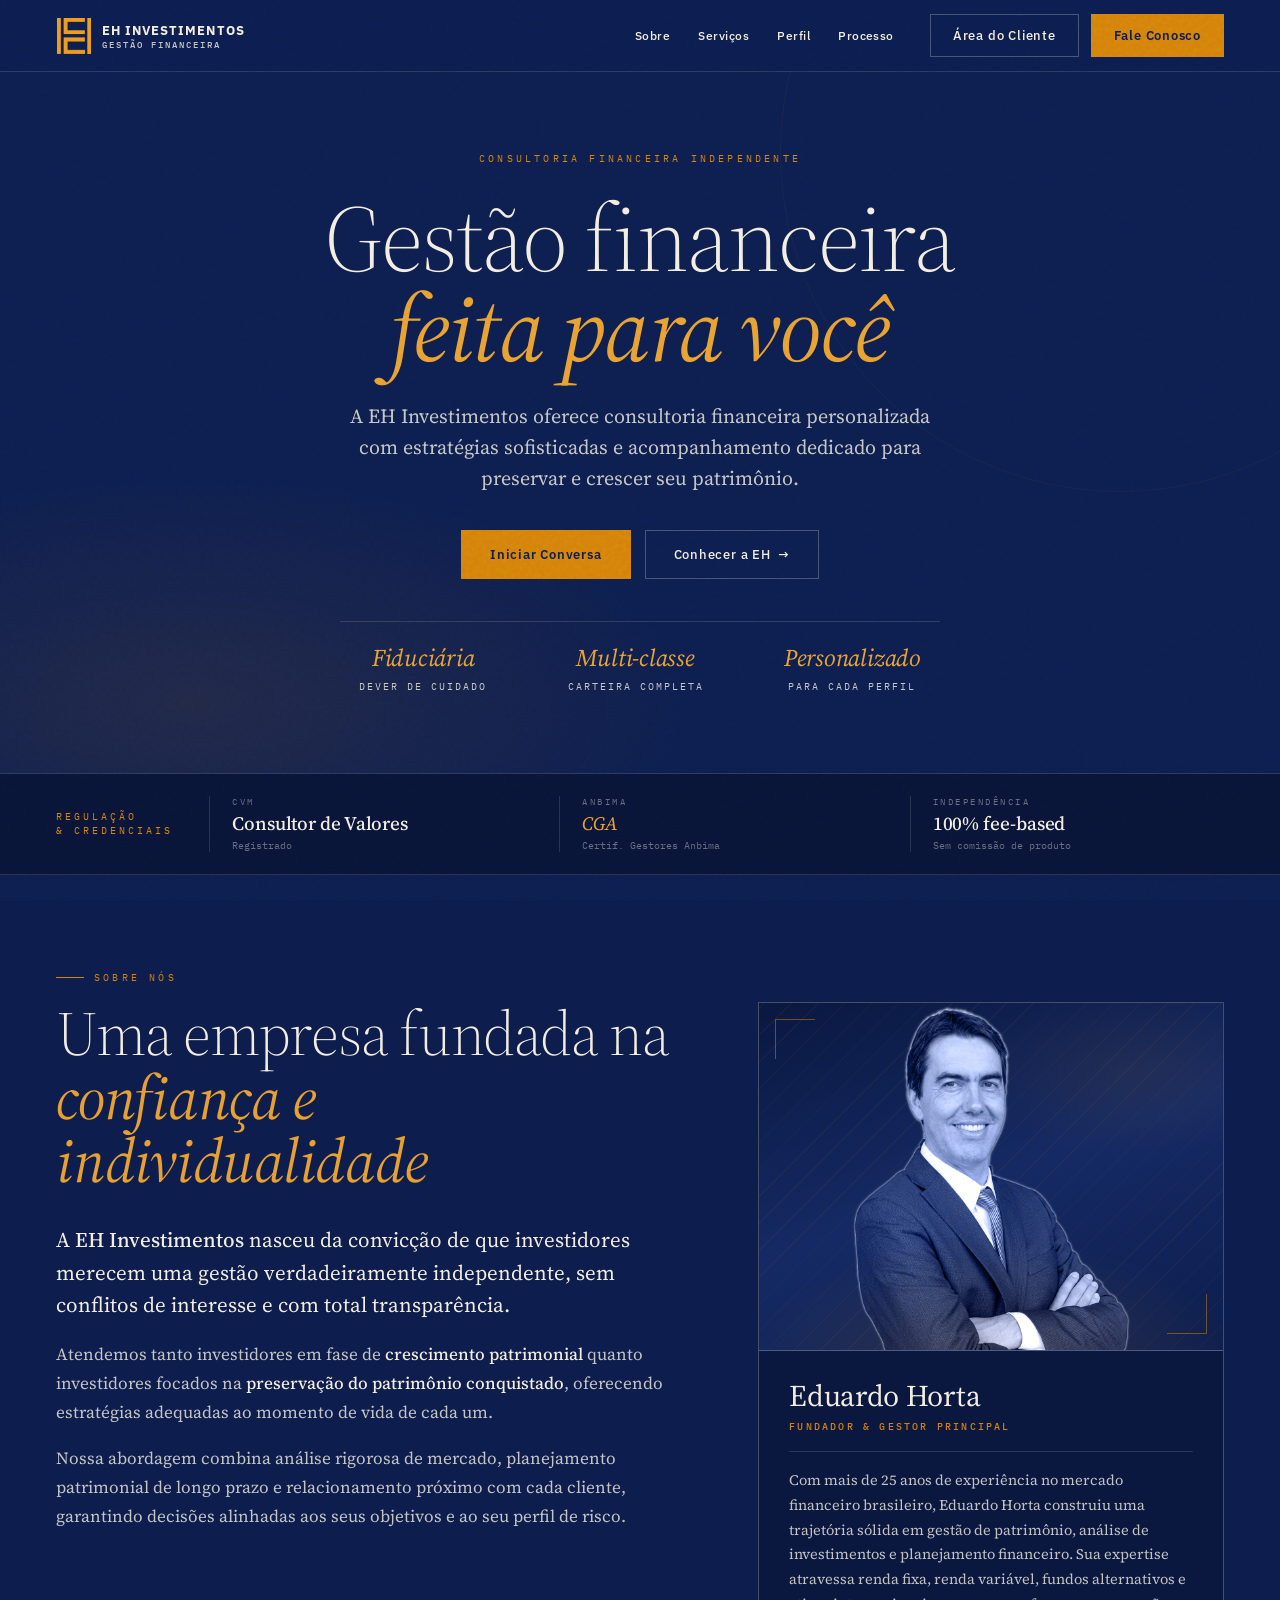
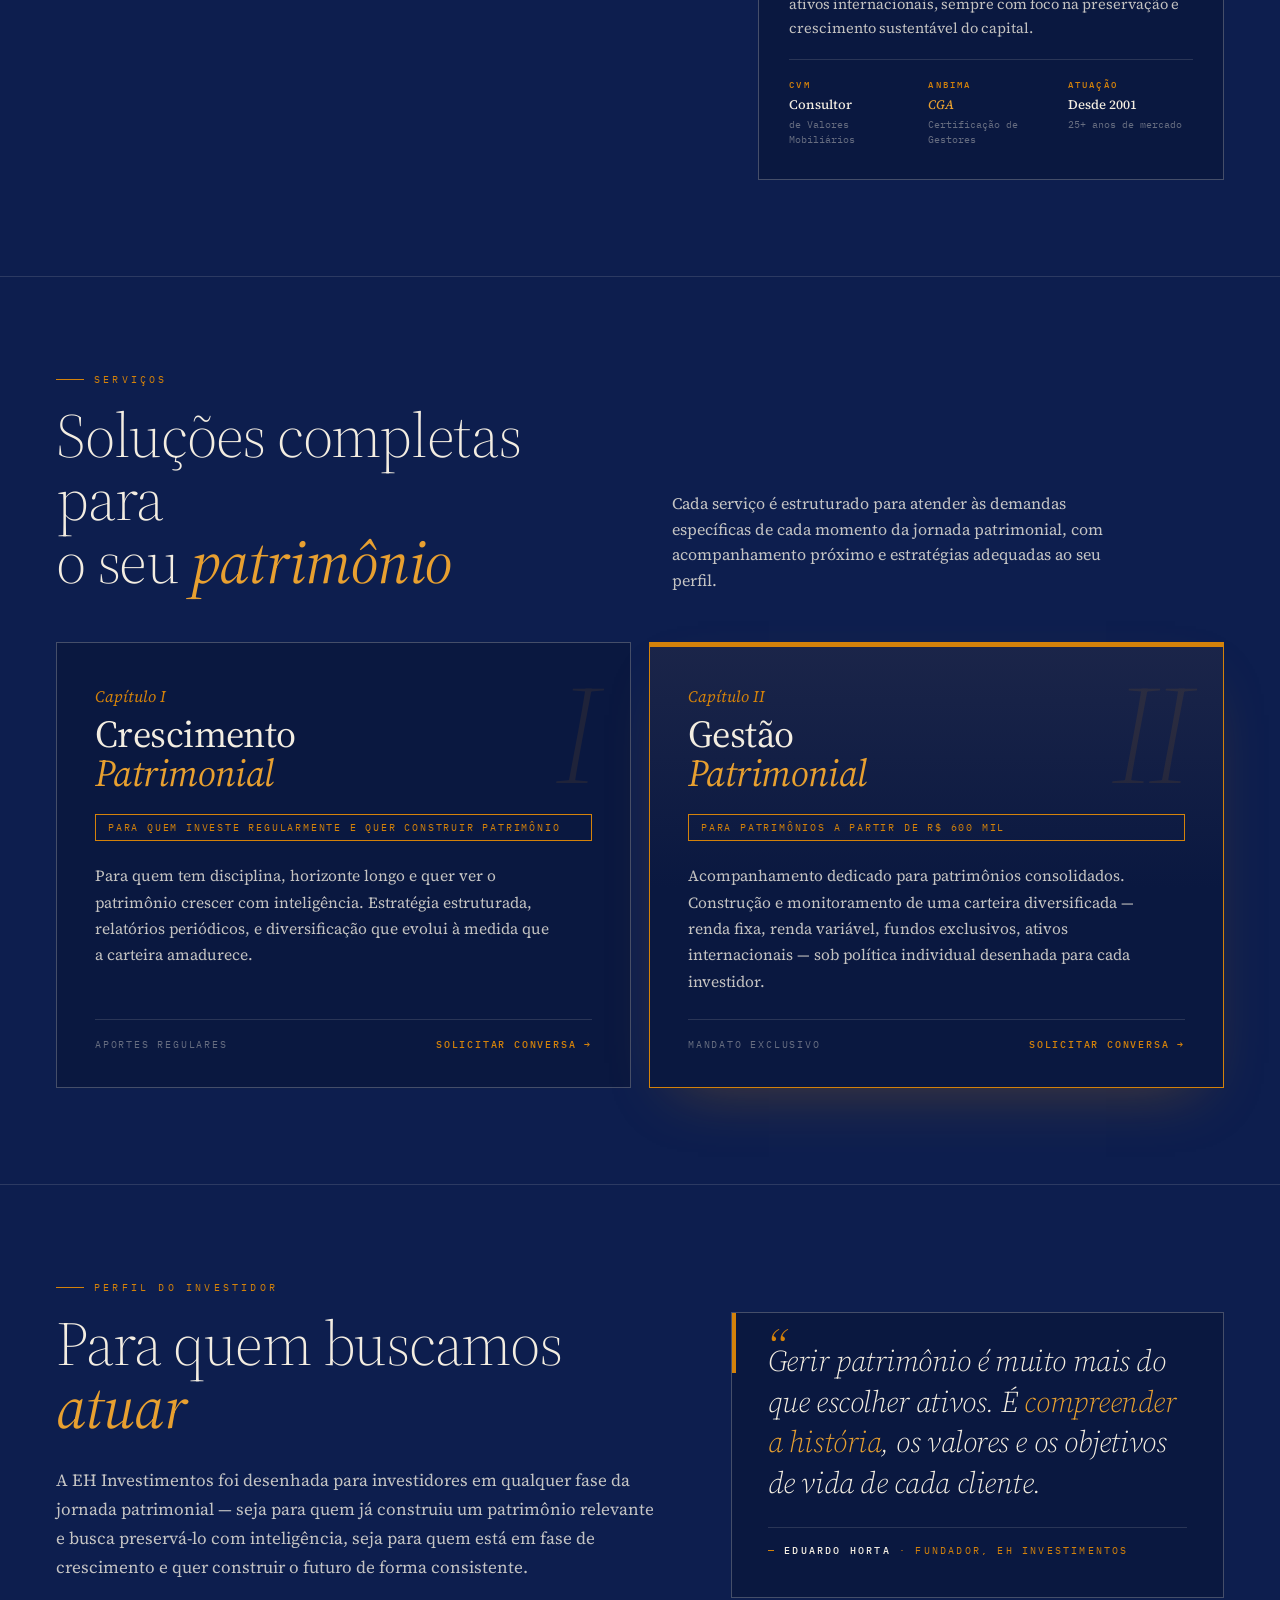
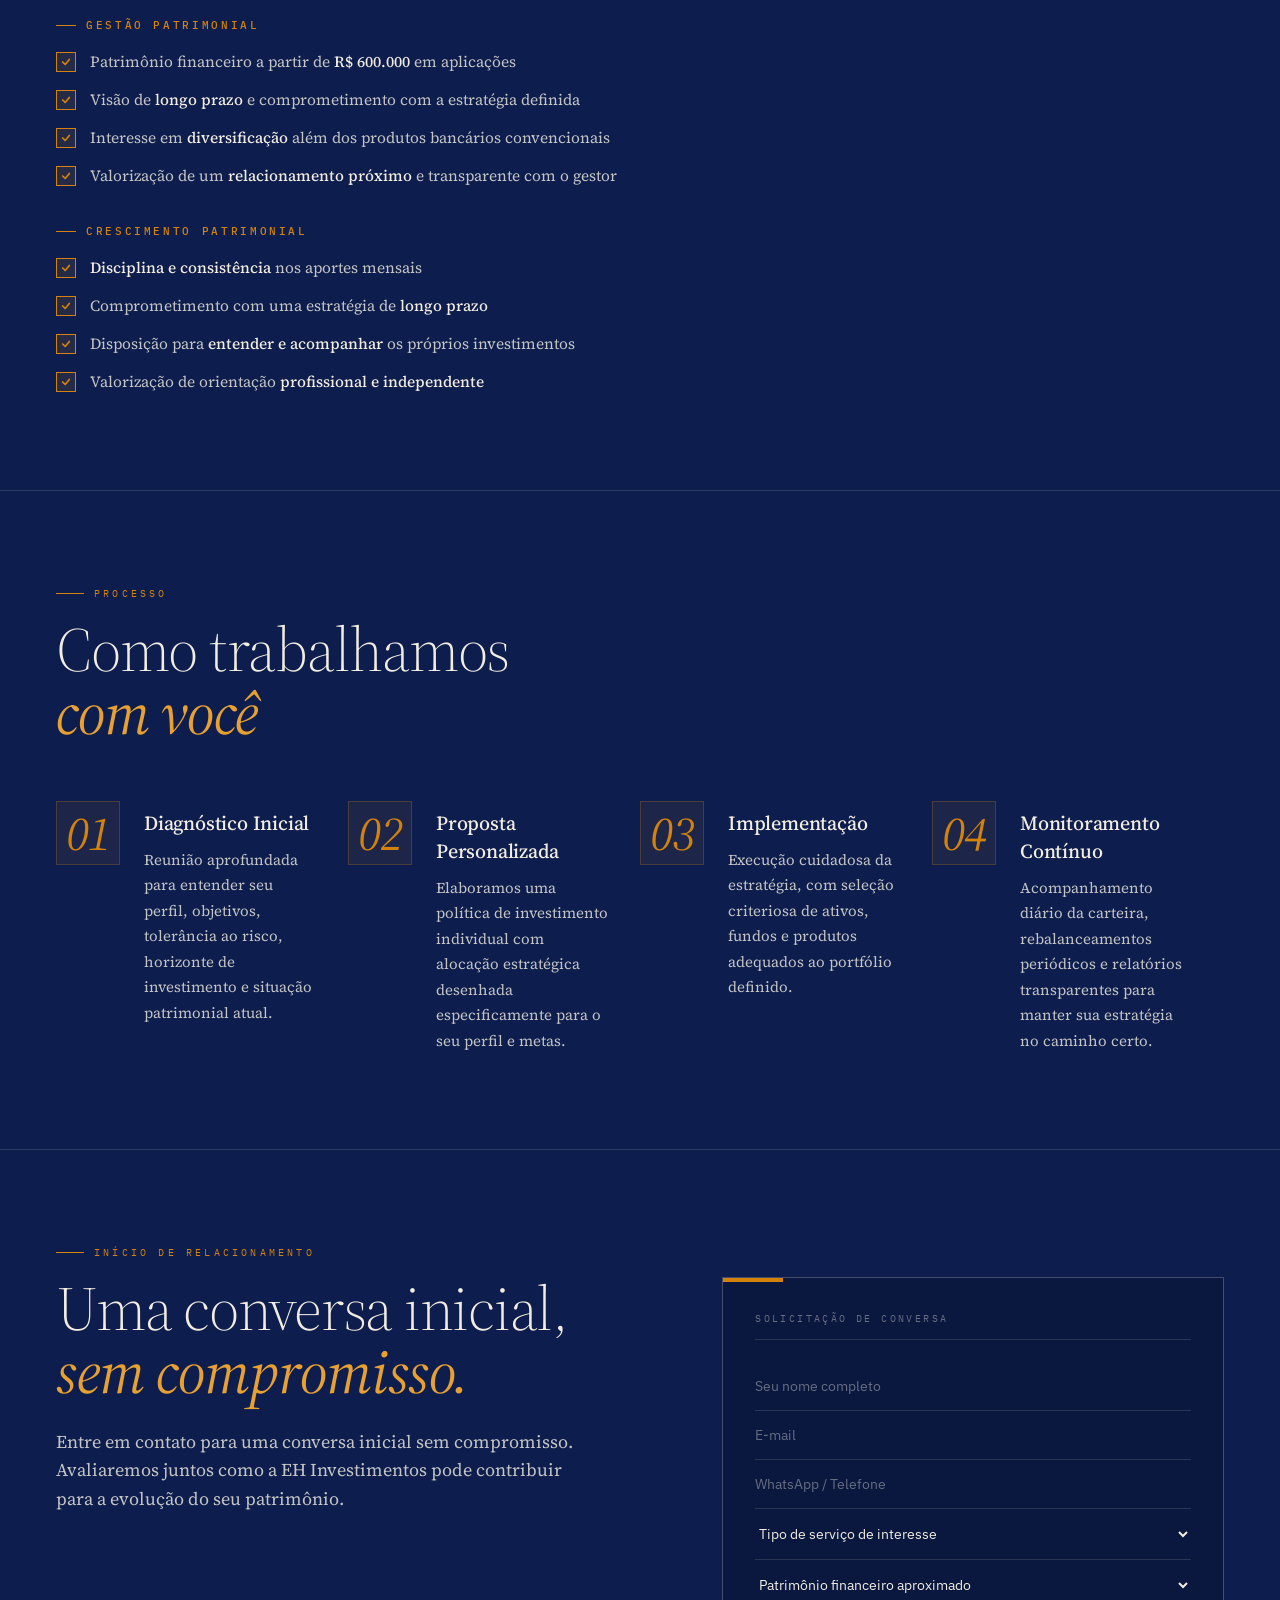
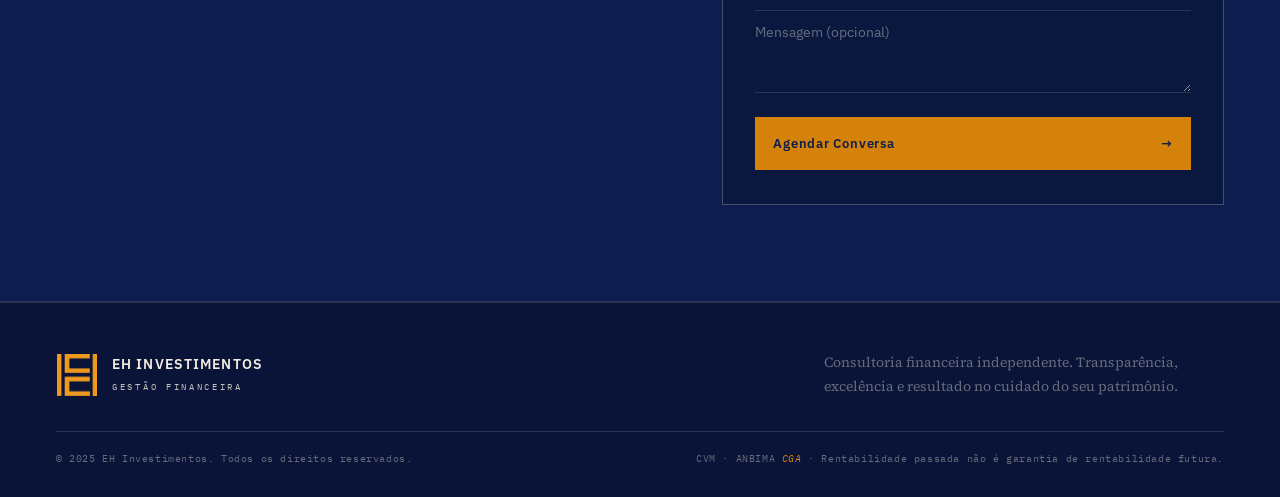
==== commit 1afe97b1: "Add files via upload" ====
--- a/index.html
+++ b/index.html
@@ -66,25 +66,28 @@
 
     /* NAV */
     .navstrip{
-      display:flex;justify-content:space-between;align-items:center;
+      display:flex;align-items:center;gap:36px;
       padding:14px 56px;border-bottom:.5px solid var(--rule);
       font-family:'IBM Plex Sans',sans-serif;font-size:12px;letter-spacing:.04em;
       background:rgba(13,30,78,0.95);backdrop-filter:blur(16px);
       position:sticky;top:0;z-index:100;
     }
-    .navstrip-logo{display:flex;align-items:center;gap:10px;text-decoration:none;}
+    .navstrip-logo{display:flex;align-items:center;gap:10px;text-decoration:none;margin-right:auto;}
     .navstrip-logo-text span:first-child{display:block;font-family:'IBM Plex Sans',sans-serif;font-weight:700;font-size:13px;letter-spacing:.08em;color:var(--cream);}
     .navstrip-logo-text span:last-child{display:block;font-family:'IBM Plex Mono',monospace;font-size:9px;letter-spacing:.22em;text-transform:uppercase;color:var(--cream-soft);}
-    .navstrip-links{display:flex;gap:28px}
+    .navstrip-links{display:flex;gap:28px;}
     .navstrip a{color:var(--cream);text-decoration:none;font-weight:500}
-    .navstrip a:hover{color:var(--gold)}
-    .navstrip-cta{display:flex;gap:14px;align-items:center}
+    .navstrip-links a:hover{color:var(--gold)}
+    .navstrip-cta{display:flex;gap:12px;align-items:center;}
     .navstrip-cta .pill{
-      border:1px solid var(--rule-strong);padding:7px 14px;text-decoration:none;color:var(--cream);
-      font-family:'IBM Plex Mono',monospace;font-size:10px;letter-spacing:.18em;text-transform:uppercase;
-    }
-    .navstrip-cta .pill:hover{border-color:var(--gold);color:var(--gold)}
-    .navstrip-cta .pill.solid{background:var(--gold);color:var(--navy);border-color:var(--gold)}
+      text-decoration:none;
+      padding:12px 22px;font-family:'IBM Plex Sans',sans-serif;font-weight:500;font-size:13px;
+      letter-spacing:.06em;text-transform:none;
+      background:transparent;color:var(--cream);border:1px solid var(--rule-strong);
+      transition:all .2s;
+    }
+    .navstrip-cta .pill:hover{border-color:var(--cream);color:var(--cream)}
+    .navstrip-cta .pill.solid{background:var(--gold);color:var(--navy);border-color:var(--gold);font-weight:600;}
     .navstrip-cta .pill.solid:hover{background:var(--gold-2);border-color:var(--gold-2);color:var(--navy)}
 
     /* HAMBURGER */
@@ -102,20 +105,20 @@
     }
     .mobile-drawer.open{transform:translateX(0);}
     .mobile-drawer-inner{
-      display:flex;flex-direction:column;padding:80px 36px 40px;gap:0;
+      display:flex;flex-direction:column;padding:64px 28px 32px;gap:0;
       height:100%;overflow-y:auto;
     }
     .mobile-drawer-inner a{
-      font-family:'Source Serif 4',serif;font-size:32px;font-weight:300;
-      color:var(--cream);text-decoration:none;padding:16px 0;
-      border-bottom:1px solid var(--rule);letter-spacing:-.01em;
+      font-family:'Source Serif 4',serif;font-size:22px;font-weight:400;
+      color:var(--cream);text-decoration:none;padding:14px 0;
+      border-bottom:1px solid var(--rule);letter-spacing:-.005em;
       transition:color 0.2s;
     }
     .mobile-drawer-inner a:hover{color:var(--gold);}
     .mobile-drawer-inner a.drawer-cta{
-      margin-top:32px;border:1px solid var(--gold);color:var(--gold);
-      font-family:'IBM Plex Mono',monospace;font-size:12px;letter-spacing:.2em;
-      text-transform:uppercase;text-align:center;padding:16px;border-bottom:1px solid var(--gold);
+      margin-top:24px;border:1px solid var(--gold);color:var(--gold);
+      font-family:'IBM Plex Mono',monospace;font-size:11px;letter-spacing:.18em;
+      text-transform:uppercase;text-align:center;padding:14px;border-bottom:1px solid var(--gold);
     }
     .drawer-close{
       position:absolute;top:20px;right:24px;
@@ -123,13 +126,444 @@
       font-family:'IBM Plex Mono',monospace;line-height:1;padding:8px;
     }
 
+    /* HERO */
+    .hero{
+      padding:80px 56px 80px;
+      display:flex;flex-direction:column;align-items:center;text-align:center;gap:0;
+      border-bottom:1px solid var(--rule);
+      position:relative;overflow:hidden;
+      background:
+        radial-gradient(ellipse 60% 50% at 15% 90%, rgba(212,130,10,.10) 0%, transparent 65%),
+        var(--navy);
+    }
+    .hero::after{
+      content:'';position:absolute;width:680px;height:680px;border:1px solid rgba(212,130,10,.06);border-radius:50%;
+      right:-180px;top:-260px;pointer-events:none;
+    }
+
+    .kicker{
+      font-family:'IBM Plex Mono',monospace;
+      font-size:10px;letter-spacing:.32em;text-transform:uppercase;color:var(--gold);
+      display:flex;align-items:center;justify-content:center;gap:10px;margin-bottom:28px;
+    }
+    .hero h1{
+      font-family:'Source Serif 4',serif;font-weight:300;
+      font-size:94px;line-height:.96;letter-spacing:-.02em;color:var(--cream);
+      margin-bottom:28px;
+    }
+    .hero h1 em{font-style:italic;font-weight:400;color:var(--gold-2)}
+    .hero-deck{
+      font-family:'Source Serif 4',serif;font-weight:400;
+      font-size:20px;line-height:1.55;color:var(--cream-soft);
+      max-width:600px;margin-bottom:36px;margin-left:auto;margin-right:auto;
+    }
+    .hero-actions{display:flex;gap:14px;align-items:center;justify-content:center;margin-bottom:42px}
+    .btn-primary{
+      background:var(--gold);color:var(--navy);text-decoration:none;
+      padding:15px 28px;font-family:'IBM Plex Sans',sans-serif;font-weight:600;font-size:13px;
+      letter-spacing:.06em;border:1px solid var(--gold);transition:background .2s, color .2s;
+    }
+    .btn-primary:hover{background:var(--gold-2);border-color:var(--gold-2)}
+    .btn-ghost{
+      background:transparent;color:var(--cream);text-decoration:none;
+      padding:15px 28px;font-family:'IBM Plex Sans',sans-serif;font-weight:500;font-size:13px;
+      letter-spacing:.06em;border:1px solid var(--rule-strong);transition:all .2s;
+      display:inline-flex;align-items:center;gap:8px;
+    }
+    .btn-ghost:hover{border-color:var(--cream);color:var(--cream)}
+
+    /* hero stats — built into hero */
+    .hero-stats{
+      display:grid;grid-template-columns:repeat(3,auto);gap:42px;
+      border-top:1px solid var(--rule);padding-top:24px;max-width:600px;margin:0 auto;
+    }
+    .hero-stat{display:flex;flex-direction:column;gap:4px}
+    .hero-stat .v{font-family:'Source Serif 4',serif;font-weight:400;font-size:32px;line-height:1;letter-spacing:-.01em;color:var(--gold-2)}
+    .hero-stat .v sup{font-size:16px;letter-spacing:0}
+    .hero-stat .v em{font-style:italic;color:var(--gold-2)}
+    .hero-stat .v.txt{font-size:24px;font-style:italic;font-weight:400}
+    .hero-stat .l{font-family:'IBM Plex Mono',monospace;font-size:10px;letter-spacing:.2em;text-transform:uppercase;color:var(--cream-soft);margin-top:6px}
+
+    /* hero right — quote frame */
+    .hero-frame{
+      border:1px solid var(--rule-strong);
+      background:var(--navy-2);
+      padding:36px 32px 28px;position:relative;
+      align-self:start;margin-top:48px;
+    }
+    .hero-frame::before{
+      content:'';position:absolute;top:-1px;left:-1px;width:60px;height:6px;background:var(--gold)
+    }
+    .hero-frame .fig{
+      font-family:'IBM Plex Mono',monospace;font-size:10px;letter-spacing:.24em;text-transform:uppercase;
+      color:var(--gold);margin-bottom:20px;
+    }
+    .hero-frame blockquote{
+      font-family:'Source Serif 4',serif;font-weight:400;font-style:italic;
+      font-size:26px;line-height:1.3;letter-spacing:-.01em;color:var(--cream);
+      margin-bottom:24px;
+    }
+    .hero-frame blockquote::before{content:'“';color:var(--gold);font-size:42px;line-height:0;display:block;margin-bottom:-8px;margin-left:-4px}
+    .hero-frame cite{
+      font-family:'IBM Plex Mono',monospace;font-style:normal;
+      font-size:10px;letter-spacing:.2em;text-transform:uppercase;color:var(--cream-faint);
+      display:block;border-top:.5px solid var(--rule);padding-top:14px;
+    }
+    .hero-frame cite strong{color:var(--cream);font-weight:500}
+
+    /* CREDENTIALS BAND */
+    .creds{
+      display:grid;grid-template-columns:auto repeat(3,1fr);align-items:center;
+      padding:22px 56px;border-bottom:1px solid var(--rule);
+      background:var(--navy-3);gap:36px;
+    }
+    .creds > *{min-width:0}
+    .creds-label{
+      font-family:'IBM Plex Mono',monospace;font-size:10px;letter-spacing:.3em;text-transform:uppercase;
+      color:var(--gold);max-width:160px;line-height:1.4;
+    }
+    .creds-cell{
+      display:flex;flex-direction:column;gap:3px;
+      border-left:1px solid var(--rule);padding-left:22px;
+    }
+    .creds-cell .nm{font-family:'IBM Plex Mono',monospace;font-size:9px;letter-spacing:.28em;text-transform:uppercase;color:var(--cream-faint)}
+    .creds-cell .vl{font-family:'Source Serif 4',serif;font-size:19px;font-weight:500;letter-spacing:-.005em;color:var(--cream)}
+    .creds-cell .vl em{font-style:italic;color:var(--gold-2);font-weight:400}
+    .creds-cell .nb{font-family:'IBM Plex Mono',monospace;font-size:10px;color:var(--cream-faint)}
+
+    /* SECTION SCAFFOLD */
+    section.editorial{padding:96px 56px;border-bottom:1px solid var(--rule);position:relative}
+    .section-tag{
+      font-family:'IBM Plex Mono',monospace;font-size:10px;letter-spacing:.32em;text-transform:uppercase;color:var(--gold);
+      display:flex;align-items:center;gap:10px;margin-bottom:18px;
+    }
+    .section-tag::before{content:'';width:28px;height:1px;background:var(--gold)}
+
+    h2{
+      font-family:'Source Serif 4',serif;font-weight:300;
+      font-size:62px;line-height:1.02;letter-spacing:-.02em;color:var(--cream);
+    }
+    h2 em{font-style:italic;font-weight:400;color:var(--gold-2)}
+
+    /* SOBRE */
+    .sobre-grid{display:grid;grid-template-columns:1.15fr .85fr;gap:72px;align-items:start;margin-top:8px}
+    .sobre-grid > *{min-width:0}
+    .sobre-text h2{margin-bottom:32px;max-width:680px}
+    .sobre-text p{font-family:'Source Serif 4',serif;font-size:17px;line-height:1.7;color:var(--cream-soft);margin-bottom:18px;font-weight:400;max-width:620px}
+    .sobre-text p:first-of-type{font-size:21px;line-height:1.55;color:var(--cream);font-weight:400}
+    .sobre-text p strong{color:var(--cream);font-weight:500}
+
+    /* Founder card */
+    .founder-card{
+      background:var(--navy-2);border:1px solid var(--rule-strong);
+      padding:32px 30px;position:relative;
+    }
+    .founder-card::before{
+      content:'';position:absolute;top:0;left:0;width:60px;height:4px;background:var(--gold)
+    }
+    .founder-portrait{
+      aspect-ratio:4/3;margin:-32px -30px 24px;
+      border-bottom:1px solid var(--rule-strong);
+      position:relative;overflow:hidden;background:var(--navy-mid);
+    }
+    .founder-name{
+      font-family:'Source Serif 4',serif;font-size:30px;font-weight:400;letter-spacing:-.01em;color:var(--cream);
+      margin-bottom:4px;
+    }
+    .founder-title{
+      font-family:'IBM Plex Mono',monospace;font-size:10px;font-weight:500;letter-spacing:.22em;text-transform:uppercase;
+      color:var(--gold);margin-bottom:18px;
+    }
+    .founder-bio{
+      font-family:'Source Serif 4',serif;font-size:14.5px;line-height:1.7;color:var(--cream-soft);font-weight:400;
+      border-top:1px solid var(--rule);padding-top:16px;
+    }
+    .founder-creds{
+      display:grid;grid-template-columns:1fr 1fr 1fr;gap:14px;
+      border-top:1px solid var(--rule);padding-top:18px;margin-top:18px;
+    }
+    .founder-creds > div{font-family:'IBM Plex Mono',monospace;font-size:10px;color:var(--cream-faint);line-height:1.5}
+    .founder-creds strong{display:block;color:var(--gold);font-size:9px;letter-spacing:.24em;text-transform:uppercase;font-weight:500;margin-bottom:4px}
+    .founder-creds span{display:block;font-family:'Source Serif 4',serif;font-size:13px;color:var(--cream);font-weight:500;letter-spacing:0;margin-bottom:2px}
+
+    /* SERVICES */
+    .services-header{display:grid;grid-template-columns:1fr 1fr;gap:64px;align-items:end;margin-bottom:48px}
+    .services-header h2{max-width:560px}
+    .services-header p{font-family:'Source Serif 4',serif;font-size:16px;line-height:1.6;color:var(--cream-soft);font-weight:400;max-width:440px}
+
+    .services-grid{
+      display:grid;grid-template-columns:1fr 1fr;gap:18px;
+    }
+    .services-grid > *{min-width:0}
+    .svc{
+      background:var(--navy-2);
+      border:1px solid var(--rule-strong);
+      padding:42px 38px 36px;
+      position:relative;overflow:hidden;
+      display:flex;flex-direction:column;
+      min-height:440px;
+      transition:border-color .25s, transform .25s, background .25s;
+    }
+    .svc:hover{border-color:var(--gold);background:var(--navy-warm);transform:translateY(-2px)}
+
+    /* Featured service card */
+    .svc.featured{
+      border-color:var(--gold);
+      background:linear-gradient(180deg, rgba(212,130,10,0.07) 0%, var(--navy-2) 55%);
+      box-shadow: 0 24px 60px -28px rgba(212,130,10,0.35);
+    }
+    .svc.featured::after{
+      content:'';
+      position:absolute;top:0;left:0;right:0;
+      height:4px;background:var(--gold);
+      z-index:2;
+    }
+    .svc.featured:hover{
+      transform:translateY(-2px);
+      background:linear-gradient(180deg, rgba(212,130,10,0.12) 0%, var(--navy-warm) 55%);
+    }
+    .svc .roman{
+      position:absolute;top:32px;right:38px;
+      font-family:'Source Serif 4',serif;font-weight:300;font-style:italic;
+      font-size:140px;line-height:.85;color:var(--gold);opacity:.10;letter-spacing:-.04em;pointer-events:none;
+    }
+    .svc .chapter{
+      font-family:'Source Serif 4',serif;font-style:italic;font-weight:400;
+      font-size:16px;color:var(--gold);margin-bottom:8px;
+    }
+    .svc h3{
+      font-family:'Source Serif 4',serif;font-weight:400;font-size:38px;line-height:1.05;letter-spacing:-.015em;
+      color:var(--cream);margin-bottom:20px;
+    }
+    .svc h3 em{font-style:italic;color:var(--gold-2)}
+    .svc .tag{
+      display:inline-block;font-family:'IBM Plex Mono',monospace;font-size:10px;letter-spacing:.18em;
+      text-transform:uppercase;color:var(--gold);
+      border:1px solid var(--gold);padding:6px 12px;margin-bottom:22px;
+    }
+    .svc p{font-family:'Source Serif 4',serif;font-size:15.5px;line-height:1.7;color:var(--cream-soft);max-width:460px;font-weight:400;flex:1}
+    .svc .foot{
+      margin-top:24px;padding-top:18px;border-top:1px solid var(--rule);
+      display:flex;justify-content:space-between;align-items:center;
+      font-family:'IBM Plex Mono',monospace;font-size:10px;letter-spacing:.18em;text-transform:uppercase;color:var(--cream-faint);
+    }
+    .svc .foot a{color:var(--gold);text-decoration:none;font-weight:500;letter-spacing:.18em}
+    .svc .foot a:hover{color:var(--cream)}
+
+    /* PERFIL DO INVESTIDOR */
+    .perfil-grid{display:grid;grid-template-columns:1.1fr .9fr;gap:72px;align-items:start;margin-top:8px}
+    .perfil-grid > *{min-width:0}
+    .perfil-text h2{margin-bottom:28px}
+    .perfil-text p{font-family:'Source Serif 4',serif;font-size:17px;line-height:1.7;color:var(--cream-soft);margin-bottom:18px;font-weight:400;max-width:620px}
+
+    .req-block{margin-top:36px}
+    .req-block-title{
+      font-family:'IBM Plex Mono',monospace;font-size:11px;letter-spacing:.24em;text-transform:uppercase;color:var(--gold);
+      font-weight:500;margin-bottom:18px;display:flex;align-items:center;gap:10px;
+    }
+    .req-block-title::before{content:'';width:20px;height:1px;background:var(--gold)}
+    .req-list{list-style:none;display:flex;flex-direction:column;gap:14px}
+    .req-list li{
+      display:flex;align-items:flex-start;gap:14px;
+      font-family:'Source Serif 4',serif;font-size:15.5px;color:var(--cream-soft);line-height:1.55;
+    }
+    .req-list .check{
+      flex-shrink:0;width:20px;height:20px;
+      background:rgba(212,130,10,.12);border:1px solid var(--gold);
+      display:flex;align-items:center;justify-content:center;color:var(--gold);
+      margin-top:2px;
+    }
+    .req-list strong{color:var(--cream);font-weight:500}
+
+    .perfil-quote{
+      border:1px solid var(--rule-strong);
+      background:var(--navy-2);
+      padding:40px 36px;position:sticky;top:24px;
+    }
+    .perfil-quote::before{
+      content:'';position:absolute;top:0;left:0;width:4px;height:60px;background:var(--gold)
+    }
+    .perfil-quote blockquote{
+      font-family:'Source Serif 4',serif;font-weight:300;font-style:italic;
+      font-size:30px;line-height:1.35;letter-spacing:-.015em;color:var(--cream);
+      margin-bottom:24px;
+    }
+    .perfil-quote blockquote::before{content:'“';color:var(--gold);font-size:60px;line-height:0;display:block;margin-bottom:-12px;margin-left:-6px}
+    .perfil-quote cite{
+      font-family:'IBM Plex Mono',monospace;font-style:normal;
+      font-size:10px;letter-spacing:.22em;text-transform:uppercase;color:var(--gold);
+      display:block;border-top:1px solid var(--rule);padding-top:16px;
+    }
+    .perfil-quote cite strong{color:var(--cream);font-weight:500}
+
+    /* PROCESSO */
+    .processo-header{display:flex;justify-content:space-between;align-items:flex-end;gap:48px;margin-bottom:48px;flex-wrap:wrap}
+    .processo-header h2{max-width:640px}
+    .processo-steps{
+      display:grid;grid-template-columns:repeat(4,1fr);gap:0;
+      border-top:1px solid var(--rule-strong);
+      position:relative;
+    }
+    .step{
+      padding:32px 48px 24px 24px;
+      border-right:1px solid var(--rule);
+      position:relative;
+    }
+    .step:last-child{border-right:none}
+    .step-marker{
+      display:flex;align-items:center;gap:14px;margin-bottom:24px;
+    }
+    .step-marker .num{
+      font-family:'Source Serif 4',serif;font-weight:400;font-style:italic;
+      font-size:42px;color:var(--gold);line-height:.9;letter-spacing:-.02em;
+    }
+    .step-marker .num::before{
+      content:'—';display:inline-block;margin-right:6px;color:var(--rule-strong);font-style:normal;
+    }
+    .step-title{
+      font-family:'Source Serif 4',serif;font-weight:400;font-size:22px;line-height:1.15;letter-spacing:-.01em;color:var(--cream);
+      margin-bottom:10px;max-width:90%;
+    }
+    .step-desc{
+      font-family:'Source Serif 4',serif;font-size:14.5px;line-height:1.65;color:var(--cream-soft);font-weight:400;max-width:90%;
+    }
+
+    /* PROCESSO TIMELINE */
+    .processo-timeline{
+      display:grid;grid-template-columns:repeat(4,1fr);gap:0;
+      width:100%;
+    }
+    .processo-timeline > *{min-width:0}
+    .pt-item{
+      display:flex;gap:24px;padding:0 32px 0 0;min-width:0;
+    }
+    .pt-content{min-width:0;flex:1}
+    .pt-left{
+      display:flex;flex-direction:column;align-items:center;flex-shrink:0;
+    }
+    .pt-num{
+      font-family:'Source Serif 4',serif;font-weight:400;font-style:italic;
+      font-size:48px;line-height:1;color:var(--gold);letter-spacing:-.02em;
+      width:64px;height:64px;
+      background:rgba(212,130,10,0.08);border:1px solid rgba(212,130,10,0.25);
+      display:flex;align-items:center;justify-content:center;
+      flex-shrink:0;
+    }
+    .pt-line{
+      display:none;
+    }
+    .pt-content{padding-top:8px;}
+    .pt-title{
+      font-family:'Source Serif 4',serif;font-weight:500;font-size:20px;
+      color:var(--cream);margin-bottom:10px;letter-spacing:-.01em;
+    }
+    .pt-desc{
+      font-family:'Source Serif 4',serif;font-size:15px;line-height:1.7;
+      color:var(--cream-soft);font-weight:400;
+    }
+
+    /* CTA */
+    .cta-grid{display:grid;grid-template-columns:1.2fr 1fr;gap:64px;align-items:start}
+    .cta-grid > *{min-width:0}
+    .cta-text h2{margin-bottom:24px}
+    .cta-text p{font-family:'Source Serif 4',serif;font-size:18px;line-height:1.6;color:var(--cream-soft);font-weight:400;max-width:520px}
+    .cta-text .info{
+      margin-top:36px;font-family:'IBM Plex Mono',monospace;font-size:11px;color:var(--cream-soft);line-height:1.9;letter-spacing:.04em;
+    }
+    .cta-text .info strong{color:var(--cream);font-weight:500;display:block;font-family:'Source Serif 4',serif;font-size:16px;letter-spacing:-.005em;margin-top:8px;font-style:italic}
+
+    .cta-form{
+      background:var(--navy-2);border:1px solid var(--rule-strong);padding:34px 32px;
+      position:relative;
+    }
+    .cta-form::before{
+      content:'';position:absolute;top:0;left:0;width:60px;height:4px;background:var(--gold)
+    }
+    .cta-form-head{
+      display:flex;justify-content:space-between;align-items:baseline;
+      padding-bottom:14px;border-bottom:1px solid var(--rule);margin-bottom:22px;
+      font-family:'IBM Plex Mono',monospace;font-size:10px;letter-spacing:.24em;text-transform:uppercase;color:var(--cream-faint);
+    }
+    .cta-form-head .em{color:var(--gold)}
+    .cta-form form{display:flex;flex-direction:column;gap:0}
+    .cta-form .inp{
+      background:transparent;border:none;border-bottom:1px solid var(--rule);
+      font-family:'IBM Plex Sans',sans-serif;font-size:14px;padding:15px 0;color:var(--cream);
+      outline:none;font-weight:400;
+    }
+    .cta-form .inp::placeholder{color:var(--cream-faint)}
+    .cta-form .inp:focus{border-bottom-color:var(--gold)}
+    .cta-form select.inp{background:var(--navy-2);color:var(--cream)}
+    .cta-form select.inp option{background:var(--navy)}
+    .cta-form button{
+      width:100%;margin-top:24px;
+      background:var(--gold);color:var(--navy);border:none;cursor:pointer;
+      padding:18px;font-family:'IBM Plex Sans',sans-serif;font-size:13px;letter-spacing:.06em;font-weight:600;
+      display:flex;justify-content:space-between;align-items:center;
+    }
+    .cta-form button:hover{background:var(--gold-2)}
+
+    /* FOOTER */
+    footer{padding:56px 56px 36px;background:var(--navy-3);border-top:1px solid var(--rule)}
+    .foot-grid{display:grid;grid-template-columns:2fr 1fr 1fr;gap:56px;padding-bottom:40px;border-bottom:1px solid var(--rule);margin-bottom:22px}
+    .foot-brand .ws{display:flex;align-items:center;gap:14px}
+    .foot-brand .mk{
+      width:42px;height:42px;
+      background:var(--gold);color:var(--navy);
+      display:flex;align-items:center;justify-content:center;
+      font-family:'Source Serif 4',serif;font-weight:600;font-size:17px;
+    }
+    .foot-brand b{font-family:'IBM Plex Sans',sans-serif;font-weight:600;font-size:14px;letter-spacing:.08em;color:var(--cream)}
+    .foot-brand small{display:block;font-family:'IBM Plex Mono',monospace;font-size:9px;letter-spacing:.3em;text-transform:uppercase;color:var(--cream-soft);margin-top:3px}
+    .foot-brand p{font-family:'Source Serif 4',serif;font-size:14px;line-height:1.7;color:var(--cream-faint);max-width:340px;margin-top:18px;font-weight:400}
+    footer h5{font-family:'IBM Plex Mono',monospace;font-size:10px;letter-spacing:.28em;text-transform:uppercase;color:var(--gold);margin-bottom:16px;font-weight:500}
+    footer ul{list-style:none;display:flex;flex-direction:column;gap:9px}
+    footer ul a{font-family:'IBM Plex Sans',sans-serif;font-size:13px;color:var(--cream);text-decoration:none;font-weight:400}
+    footer ul a:hover{color:var(--gold)}
+    .foot-bot{display:flex;justify-content:space-between;align-items:center;font-family:'IBM Plex Mono',monospace;font-size:10px;color:var(--cream-faint);letter-spacing:.06em;flex-wrap:wrap;gap:14px}
+    .foot-bot .reg{display:flex;gap:14px;align-items:center}
+    .foot-bot .reg em{font-style:italic;color:var(--gold);font-weight:500}
+
+    /* POPUP */
+    .popup-overlay{
+      position:fixed;inset:0;background:rgba(8,20,56,0.85);backdrop-filter:blur(8px);
+      z-index:999;display:flex;align-items:center;justify-content:center;padding:24px;
+      opacity:0;pointer-events:none;transition:opacity 0.3s;
+    }
+    .popup-overlay.show{opacity:1;pointer-events:all;}
+    .popup-box{
+      background:var(--navy-2);border:1px solid var(--rule-strong);
+      padding:48px 40px;max-width:480px;width:100%;text-align:center;position:relative;
+    }
+    .popup-box::before{content:'';position:absolute;top:0;left:0;width:60px;height:4px;background:var(--gold);}
+    .popup-icon{
+      width:64px;height:64px;border-radius:50%;
+      background:rgba(212,130,10,0.12);border:1px solid var(--gold);
+      display:flex;align-items:center;justify-content:center;
+      margin:0 auto 24px;color:var(--gold);
+    }
+    .popup-title{
+      font-family:'Source Serif 4',serif;font-size:28px;font-weight:400;
+      color:var(--cream);margin-bottom:12px;
+    }
+    .popup-desc{
+      font-family:'Source Serif 4',serif;font-size:15px;line-height:1.7;
+      color:var(--cream-soft);font-weight:400;margin-bottom:28px;
+    }
+    .popup-close{
+      font-family:'IBM Plex Mono',monospace;font-size:10px;letter-spacing:.2em;text-transform:uppercase;
+      color:var(--gold);background:none;border:1px solid var(--gold);
+      padding:10px 24px;cursor:pointer;transition:all 0.2s;
+    }
+    .popup-close:hover{background:var(--gold);color:var(--navy);}
+
     /* ═══════════════════════════════
        MOBILE — max-width: 768px
     ═══════════════════════════════ */
     @media(max-width:768px){
 
       /* NAV */
-      .navstrip{padding:12px 20px;position:fixed;top:0;left:0;right:0;z-index:100;transition:transform 0.3s ease;}
+      .navstrip{padding:12px 12px;position:fixed;top:0;left:0;right:0;z-index:100;transition:transform 0.3s ease;display:flex;justify-content:space-between;align-items:center;}
       .navstrip-links,.navstrip-cta{display:none;}
       .hamburger{display:flex;}
       .navstrip-logo-text span:last-child{display:none;}
@@ -137,9 +571,9 @@
       .masthead,.masthead-rule{display:none;}
 
       /* HERO */
-      .hero{padding:40px 20px 48px;display:flex;flex-direction:column;align-items:center;text-align:center;}
+      .hero{padding:24px 12px 32px;display:flex;flex-direction:column;align-items:center;text-align:center;}
       .hero > div{width:100%;max-width:100% !important;}
-      .hero h1{font-size:40px;line-height:1.05;margin-bottom:18px;}
+      .hero h1{font-size:42px;line-height:1.05;margin-bottom:18px;letter-spacing:-.02em;overflow-wrap:break-word;}
       .hero-deck{font-size:16px;margin-bottom:22px;max-width:100%;}
       .hero-actions{flex-direction:column;width:100%;gap:10px;margin-bottom:28px;}
       .hero-actions a{width:100%;text-align:center;justify-content:center;}
@@ -149,56 +583,83 @@
       .hero-stat .l{font-size:8px;letter-spacing:.1em;}
 
       /* SECTIONS */
-      section.editorial{padding:44px 20px;}
-      h2{font-size:32px !important;line-height:1.1 !important;}
-
-      /* CREDENTIALS — label full width + 2×2 grid */
-      .creds{display:grid !important;grid-template-columns:1fr 1fr !important;gap:0 !important;padding:0 !important;align-items:stretch;}
+      section.editorial{padding:32px 14px;}
+      section.editorial h2,.services-header h2,.processo-header h2{text-align:left !important;}
+      h2{font-size:26px !important;line-height:1.12 !important;}
+
+      /* CREDENTIALS — vertical editorial stack (no empty cells) */
+      .creds{
+        display:block !important; padding:0 !important; gap:0 !important;
+        background:var(--navy-3);
+      }
       .creds-label{
-        grid-column:1 / -1 !important;display:block !important;
-        padding:12px 16px;font-size:9px;letter-spacing:.24em;
-        text-transform:uppercase;color:var(--gold);
+        display:flex !important; align-items:center; gap:10px;
+        padding:14px 16px 12px !important; margin:0 !important;
         font-family:'IBM Plex Mono',monospace;
-        border-bottom:1px solid var(--rule);max-width:none !important;
+        font-size:10px; letter-spacing:.28em; text-transform:uppercase;
+        color:var(--gold); white-space:nowrap;
+        max-width:none !important; line-height:1 !important;
+        border-bottom:1px solid var(--rule);
+      }
+      .creds-label br{display:none;}
+      .creds-label::after{
+        content:""; flex:1; height:1px; background:var(--gold);
+        opacity:.45;
       }
       .creds-cell{
+        display:grid !important;
+        grid-template-columns:104px 1fr !important;
+        column-gap:16px; row-gap:2px;
+        align-items:baseline;
+        padding:14px 16px !important;
         border:none !important;
-        border-top:1px solid var(--rule) !important;
-        padding:14px 14px !important;
-        border-left:none !important;
+        border-bottom:1px solid var(--rule) !important;
       }
-      .creds-cell:nth-child(2),.creds-cell:nth-child(4){border-right:1px solid var(--rule) !important;}
-      .creds-cell .nm{font-size:8px;}
-      .creds-cell .vl{font-size:14px;}
-      .creds-cell .nb{font-size:9px;}
+      .creds-cell:last-child{border-bottom:none !important;}
+      .creds-cell .nm{
+        grid-row:1 / span 2; align-self:center;
+        font-size:9px; letter-spacing:.18em;
+        color:var(--gold); opacity:.75;
+        white-space:nowrap;
+      }
+      .creds-cell .vl{
+        font-size:18px; line-height:1.15;
+      }
+      .creds-cell .nb{
+        font-size:10px; line-height:1.3;
+        color:var(--cream-faint);
+      }
 
       /* SOBRE — single column, photo below text */
       .sobre-grid{display:flex !important;flex-direction:column !important;gap:0 !important;}
       .sobre-text{order:1;width:100%;}
       .sobre-text p{font-size:15px;max-width:100%;}
-      .founder-card{order:2;margin-top:36px;width:100%;}
-      .founder-portrait{aspect-ratio:4/3;margin:-32px -30px 20px;}
+      .founder-card{order:2;margin-top:28px;width:100%;padding:24px 22px;}
+      .founder-portrait{aspect-ratio:4/3;margin:-24px -22px 18px;}
       .founder-name{font-size:22px;}
       .founder-bio{font-size:14px;}
       .founder-creds{grid-template-columns:1fr 1fr 1fr;gap:8px;}
 
       /* SERVICES — single column */
-      .services-header{display:flex !important;flex-direction:column !important;gap:12px;margin-bottom:24px;}
+      .services-header{display:flex !important;flex-direction:column !important;align-items:stretch !important;gap:12px;margin-bottom:24px;}
       .services-header h2{max-width:100%;}
       .services-header p{max-width:100%;font-size:15px;}
       .services-grid{grid-template-columns:1fr !important;gap:14px;}
-      .svc{min-height:auto;padding:26px 22px;}
+      .svc{min-height:auto;padding:22px 18px;}
       .svc h3{font-size:26px;}
       .svc p{font-size:15px;max-width:100%;}
       .svc .roman{font-size:80px;}
       .svc .tag{font-size:9px;padding:5px 10px;}
+      .svc .foot{flex-direction:column !important;align-items:flex-start !important;gap:10px;}
+      .svc .foot a{align-self:flex-start;}
 
       /* PERFIL — single column, quote below */
       .perfil-grid{display:flex !important;flex-direction:column !important;gap:0 !important;}
       .perfil-text{order:1;width:100%;}
       .perfil-text p{font-size:15px;max-width:100%;}
-      .perfil-quote{order:2;position:static !important;margin-top:36px;padding:24px 20px;width:100%;}
+      .perfil-quote{order:2;position:static !important;margin-top:28px;padding:32px 18px 22px;width:100%;}
       .perfil-quote blockquote{font-size:19px;line-height:1.4;}
+      .perfil-quote blockquote::before{font-size:36px !important;margin-bottom:-4px !important;margin-left:-2px !important;}
       .req-list li{font-size:14px;}
 
       /* PROCESSO — single column */
@@ -215,20 +676,20 @@
       /* CTA — single column */
       .cta-grid{display:flex !important;flex-direction:column !important;gap:32px !important;}
       .cta-text{order:1;width:100%;}
-      .cta-form{order:2;width:100%;padding:22px 18px;}
+      .cta-form{order:2;width:100%;padding:20px 16px;}
       .cta-text p{font-size:16px;max-width:100%;}
       .cta-form .inp{font-size:15px;}
 
       /* FOOTER */
-      footer{padding:32px 20px 20px !important;}
+      footer{padding:22px 12px 14px !important;}
       .foot-grid{grid-template-columns:1fr !important;gap:28px;}
       .foot-bot{flex-direction:column;align-items:flex-start;gap:6px;font-size:9px;}
       footer > div{flex-direction:column !important;align-items:flex-start !important;gap:14px !important;}
     }
 
     @media(max-width:480px){
-      .hero h1{font-size:32px;}
-      h2{font-size:26px !important;}
+      .hero h1{font-size:36px;}
+      h2{font-size:22px !important;}
       .hero-stat .v{font-size:17px;}
       .hero-stat .v.txt{font-size:13px;}
       .perfil-quote blockquote{font-size:17px;}
@@ -236,413 +697,9 @@
       .founder-creds{grid-template-columns:1fr;}
     }
 
-    /* HERO */
-    .hero{
-      padding:80px 56px 80px;
-      display:flex;flex-direction:column;align-items:center;text-align:center;gap:0;
-      border-bottom:1px solid var(--rule);
-      align-items:start;position:relative;overflow:hidden;
-      background:
-        radial-gradient(ellipse 60% 50% at 15% 90%, rgba(212,130,10,.10) 0%, transparent 65%),
-        var(--navy);
-    }
-    .hero::after{
-      content:'';position:absolute;width:680px;height:680px;border:1px solid rgba(212,130,10,.06);border-radius:50%;
-      right:-180px;top:-260px;pointer-events:none;
-    }
-
-    .kicker{
-      font-family:'IBM Plex Mono',monospace;
-      font-size:10px;letter-spacing:.32em;text-transform:uppercase;color:var(--gold);
-      display:flex;align-items:center;justify-content:center;gap:10px;margin-bottom:28px;
-    }
-    .kicker::before{content:'';width:28px;height:1px;background:var(--gold)}
-    .hero h1{
-      font-family:'Source Serif 4',serif;font-weight:300;
-      font-size:94px;line-height:.96;letter-spacing:-.02em;color:var(--cream);
-      margin-bottom:28px;
-    }
-    .hero h1 em{font-style:italic;font-weight:400;color:var(--gold-2)}
-    .hero-deck{
-      font-family:'Source Serif 4',serif;font-weight:400;
-      font-size:20px;line-height:1.55;color:var(--cream-soft);
-      max-width:600px;margin-bottom:36px;margin-left:auto;margin-right:auto;
-    }
-    .hero-actions{display:flex;gap:14px;align-items:center;justify-content:center;margin-bottom:42px}
-    .btn-primary{
-      background:var(--gold);color:var(--navy);text-decoration:none;
-      padding:15px 28px;font-family:'IBM Plex Sans',sans-serif;font-weight:600;font-size:13px;
-      letter-spacing:.06em;border:1px solid var(--gold);transition:background .2s, color .2s;
-    }
-    .btn-primary:hover{background:var(--gold-2);border-color:var(--gold-2)}
-    .btn-ghost{
-      background:transparent;color:var(--cream);text-decoration:none;
-      padding:15px 28px;font-family:'IBM Plex Sans',sans-serif;font-weight:500;font-size:13px;
-      letter-spacing:.06em;border:1px solid var(--rule-strong);transition:all .2s;
-      display:inline-flex;align-items:center;gap:8px;
-    }
-    .btn-ghost:hover{border-color:var(--cream);color:var(--cream)}
-
-    /* hero stats — built into hero */
-    .hero-stats{
-      display:grid;grid-template-columns:repeat(3,auto);gap:42px;
-      border-top:1px solid var(--rule);padding-top:24px;max-width:600px;margin:0 auto;
-    }
-    .hero-stat{display:flex;flex-direction:column;gap:4px}
-    .hero-stat .v{font-family:'Source Serif 4',serif;font-weight:400;font-size:32px;line-height:1;letter-spacing:-.01em;color:var(--gold-2)}
-    .hero-stat .v sup{font-size:16px;letter-spacing:0}
-    .hero-stat .v em{font-style:italic;color:var(--gold-2)}
-    .hero-stat .v.txt{font-size:24px;font-style:italic;font-weight:400}
-    .hero-stat .l{font-family:'IBM Plex Mono',monospace;font-size:10px;letter-spacing:.2em;text-transform:uppercase;color:var(--cream-soft);margin-top:6px}
-
-    /* hero right — quote frame */
-    .hero-frame{
-      border:1px solid var(--rule-strong);
-      background:var(--navy-2);
-      padding:36px 32px 28px;position:relative;
-      align-self:start;margin-top:48px;
-    }
-    .hero-frame::before{
-      content:'';position:absolute;top:-1px;left:-1px;width:60px;height:6px;background:var(--gold)
-    }
-    .hero-frame .fig{
-      font-family:'IBM Plex Mono',monospace;font-size:10px;letter-spacing:.24em;text-transform:uppercase;
-      color:var(--gold);margin-bottom:20px;
-    }
-    .hero-frame blockquote{
-      font-family:'Source Serif 4',serif;font-weight:400;font-style:italic;
-      font-size:26px;line-height:1.3;letter-spacing:-.01em;color:var(--cream);
-      margin-bottom:24px;
-    }
-    .hero-frame blockquote::before{content:'“';color:var(--gold);font-size:42px;line-height:0;display:block;margin-bottom:-8px;margin-left:-4px}
-    .hero-frame cite{
-      font-family:'IBM Plex Mono',monospace;font-style:normal;
-      font-size:10px;letter-spacing:.2em;text-transform:uppercase;color:var(--cream-faint);
-      display:block;border-top:.5px solid var(--rule);padding-top:14px;
-    }
-    .hero-frame cite strong{color:var(--cream);font-weight:500}
-
-    /* CREDENTIALS BAND */
-    .creds{
-      display:grid;grid-template-columns:auto repeat(3,1fr);align-items:center;
-      padding:22px 56px;border-bottom:1px solid var(--rule);
-      background:var(--navy-3);gap:36px;
-    }
-    .creds-label{
-      font-family:'IBM Plex Mono',monospace;font-size:10px;letter-spacing:.3em;text-transform:uppercase;
-      color:var(--gold);max-width:160px;line-height:1.4;
-    }
-    .creds-cell{
-      display:flex;flex-direction:column;gap:3px;
-      border-left:1px solid var(--rule);padding-left:22px;
-    }
-    .creds-cell .nm{font-family:'IBM Plex Mono',monospace;font-size:9px;letter-spacing:.28em;text-transform:uppercase;color:var(--cream-faint)}
-    .creds-cell .vl{font-family:'Source Serif 4',serif;font-size:19px;font-weight:500;letter-spacing:-.005em;color:var(--cream)}
-    .creds-cell .vl em{font-style:italic;color:var(--gold-2);font-weight:400}
-    .creds-cell .nb{font-family:'IBM Plex Mono',monospace;font-size:10px;color:var(--cream-faint)}
-
-    /* SECTION SCAFFOLD */
-    section.editorial{padding:96px 56px;border-bottom:1px solid var(--rule);position:relative}
-    .section-tag{
-      font-family:'IBM Plex Mono',monospace;font-size:10px;letter-spacing:.32em;text-transform:uppercase;color:var(--gold);
-      display:flex;align-items:center;gap:10px;margin-bottom:18px;
-    }
-    .section-tag::before{content:'';width:28px;height:1px;background:var(--gold)}
-
-    h2{
-      font-family:'Source Serif 4',serif;font-weight:300;
-      font-size:62px;line-height:1.02;letter-spacing:-.02em;color:var(--cream);
-    }
-    h2 em{font-style:italic;font-weight:400;color:var(--gold-2)}
-
-    /* SOBRE */
-    .sobre-grid{display:grid;grid-template-columns:1.15fr .85fr;gap:72px;align-items:start;margin-top:8px}
-    .sobre-text h2{margin-bottom:32px;max-width:680px}
-    .sobre-text p{font-family:'Source Serif 4',serif;font-size:17px;line-height:1.7;color:var(--cream-soft);margin-bottom:18px;font-weight:400;max-width:620px}
-    .sobre-text p:first-of-type{font-size:21px;line-height:1.55;color:var(--cream);font-weight:400}
-    .sobre-text p strong{color:var(--cream);font-weight:500}
-
-    /* Founder card */
-    .founder-card{
-      background:var(--navy-2);border:1px solid var(--rule-strong);
-      padding:32px 30px;position:relative;
-    }
-    .founder-card::before{
-      content:'';position:absolute;top:0;left:0;width:60px;height:4px;background:var(--gold)
-    }
-    .founder-portrait{
-      aspect-ratio:4/3;margin:-32px -30px 24px;
-      border-bottom:1px solid var(--rule-strong);
-      position:relative;overflow:hidden;background:var(--navy-mid);
-    }
-    .founder-name{
-      font-family:'Source Serif 4',serif;font-size:30px;font-weight:400;letter-spacing:-.01em;color:var(--cream);
-      margin-bottom:4px;
-    }
-    .founder-title{
-      font-family:'IBM Plex Mono',monospace;font-size:10px;font-weight:500;letter-spacing:.22em;text-transform:uppercase;
-      color:var(--gold);margin-bottom:18px;
-    }
-    .founder-bio{
-      font-family:'Source Serif 4',serif;font-size:14.5px;line-height:1.7;color:var(--cream-soft);font-weight:400;
-      border-top:1px solid var(--rule);padding-top:16px;
-    }
-    .founder-creds{
-      display:grid;grid-template-columns:1fr 1fr 1fr;gap:14px;
-      border-top:1px solid var(--rule);padding-top:18px;margin-top:18px;
-    }
-    .founder-creds > div{font-family:'IBM Plex Mono',monospace;font-size:10px;color:var(--cream-faint);line-height:1.5}
-    .founder-creds strong{display:block;color:var(--gold);font-size:9px;letter-spacing:.24em;text-transform:uppercase;font-weight:500;margin-bottom:4px}
-    .founder-creds span{display:block;font-family:'Source Serif 4',serif;font-size:13px;color:var(--cream);font-weight:500;letter-spacing:0;margin-bottom:2px}
-
-    /* SERVICES */
-    .services-header{display:grid;grid-template-columns:1fr 1fr;gap:64px;align-items:end;margin-bottom:48px}
-    .services-header h2{max-width:560px}
-    .services-header p{font-family:'Source Serif 4',serif;font-size:16px;line-height:1.6;color:var(--cream-soft);font-weight:400;max-width:440px}
-
-    .services-grid{
-      display:grid;grid-template-columns:1fr 1fr;gap:18px;
-    }
-    .svc{
-      background:var(--navy-2);
-      border:1px solid var(--rule-strong);
-      padding:42px 38px 36px;
-      position:relative;overflow:hidden;
-      display:flex;flex-direction:column;
-      min-height:440px;
-      transition:border-color .25s, transform .25s, background .25s;
-    }
-    .svc:hover{border-color:var(--gold);background:var(--navy-warm);transform:translateY(-2px)}
-    .svc .roman{
-      position:absolute;top:32px;right:38px;
-      font-family:'Source Serif 4',serif;font-weight:300;font-style:italic;
-      font-size:140px;line-height:.85;color:var(--gold);opacity:.10;letter-spacing:-.04em;pointer-events:none;
-    }
-    .svc .chapter{
-      font-family:'Source Serif 4',serif;font-style:italic;font-weight:400;
-      font-size:16px;color:var(--gold);margin-bottom:8px;
-    }
-    .svc h3{
-      font-family:'Source Serif 4',serif;font-weight:400;font-size:38px;line-height:1.05;letter-spacing:-.015em;
-      color:var(--cream);margin-bottom:20px;
-    }
-    .svc h3 em{font-style:italic;color:var(--gold-2)}
-    .svc .tag{
-      display:inline-block;font-family:'IBM Plex Mono',monospace;font-size:10px;letter-spacing:.18em;
-      text-transform:uppercase;color:var(--gold);
-      border:1px solid var(--gold);padding:6px 12px;margin-bottom:22px;
-    }
-    .svc p{font-family:'Source Serif 4',serif;font-size:15.5px;line-height:1.7;color:var(--cream-soft);max-width:460px;font-weight:400;flex:1}
-    .svc .foot{
-      margin-top:24px;padding-top:18px;border-top:1px solid var(--rule);
-      display:flex;justify-content:space-between;align-items:center;
-      font-family:'IBM Plex Mono',monospace;font-size:10px;letter-spacing:.18em;text-transform:uppercase;color:var(--cream-faint);
-    }
-    .svc .foot a{color:var(--gold);text-decoration:none;font-weight:500;letter-spacing:.18em}
-    .svc .foot a:hover{color:var(--cream)}
-
-    /* PERFIL DO INVESTIDOR */
-    .perfil-grid{display:grid;grid-template-columns:1.1fr .9fr;gap:72px;align-items:start;margin-top:8px}
-    .perfil-text h2{margin-bottom:28px}
-    .perfil-text p{font-family:'Source Serif 4',serif;font-size:17px;line-height:1.7;color:var(--cream-soft);margin-bottom:18px;font-weight:400;max-width:620px}
-
-    .req-block{margin-top:36px}
-    .req-block-title{
-      font-family:'IBM Plex Mono',monospace;font-size:11px;letter-spacing:.24em;text-transform:uppercase;color:var(--gold);
-      font-weight:500;margin-bottom:18px;display:flex;align-items:center;gap:10px;
-    }
-    .req-block-title::before{content:'';width:20px;height:1px;background:var(--gold)}
-    .req-list{list-style:none;display:flex;flex-direction:column;gap:14px}
-    .req-list li{
-      display:flex;align-items:flex-start;gap:14px;
-      font-family:'Source Serif 4',serif;font-size:15.5px;color:var(--cream-soft);line-height:1.55;
-    }
-    .req-list .check{
-      flex-shrink:0;width:20px;height:20px;
-      background:rgba(212,130,10,.12);border:1px solid var(--gold);
-      display:flex;align-items:center;justify-content:center;color:var(--gold);
-      margin-top:2px;
-    }
-    .req-list strong{color:var(--cream);font-weight:500}
-
-    .perfil-quote{
-      border:1px solid var(--rule-strong);
-      background:var(--navy-2);
-      padding:40px 36px;position:sticky;top:24px;position:relative;
-    }
-    .perfil-quote::before{
-      content:'';position:absolute;top:0;left:0;width:4px;height:60px;background:var(--gold)
-    }
-    .perfil-quote blockquote{
-      font-family:'Source Serif 4',serif;font-weight:300;font-style:italic;
-      font-size:30px;line-height:1.35;letter-spacing:-.015em;color:var(--cream);
-      margin-bottom:24px;
-    }
-    .perfil-quote blockquote::before{content:'“';color:var(--gold);font-size:60px;line-height:0;display:block;margin-bottom:-12px;margin-left:-6px}
-    .perfil-quote cite{
-      font-family:'IBM Plex Mono',monospace;font-style:normal;
-      font-size:10px;letter-spacing:.22em;text-transform:uppercase;color:var(--gold);
-      display:block;border-top:1px solid var(--rule);padding-top:16px;
-    }
-    .perfil-quote cite strong{color:var(--cream);font-weight:500}
-
-    /* PROCESSO */
-    .processo-header{display:flex;justify-content:space-between;align-items:flex-end;gap:48px;margin-bottom:48px;flex-wrap:wrap}
-    .processo-header h2{max-width:640px}
-    .processo-steps{
-      display:grid;grid-template-columns:repeat(4,1fr);gap:0;
-      border-top:1px solid var(--rule-strong);
-      position:relative;
-    }
-    .step{
-      padding:32px 48px 24px 24px;
-      border-right:1px solid var(--rule);
-      position:relative;
-    }
-    .step:last-child{border-right:none}
-    .step-marker{
-      display:flex;align-items:center;gap:14px;margin-bottom:24px;
-    }
-    .step-marker .num{
-      font-family:'Source Serif 4',serif;font-weight:400;font-style:italic;
-      font-size:42px;color:var(--gold);line-height:.9;letter-spacing:-.02em;
-    }
-    .step-marker .num::before{
-      content:'—';display:inline-block;margin-right:6px;color:var(--rule-strong);font-style:normal;
-    }
-    .step-title{
-      font-family:'Source Serif 4',serif;font-weight:400;font-size:22px;line-height:1.15;letter-spacing:-.01em;color:var(--cream);
-      margin-bottom:10px;max-width:90%;
-    }
-    .step-desc{
-      font-family:'Source Serif 4',serif;font-size:14.5px;line-height:1.65;color:var(--cream-soft);font-weight:400;max-width:90%;
-    }
-
-    /* PROCESSO TIMELINE */
-    .processo-timeline{
-      display:grid;grid-template-columns:repeat(4,1fr);gap:0;
-      width:100%;
-    }
-    .pt-item{
-      display:flex;gap:24px;padding:0 32px 0 0;
-    }
-    .pt-left{
-      display:flex;flex-direction:column;align-items:center;flex-shrink:0;
-    }
-    .pt-num{
-      font-family:'Source Serif 4',serif;font-weight:400;font-style:italic;
-      font-size:48px;line-height:1;color:var(--gold);letter-spacing:-.02em;
-      width:64px;height:64px;
-      background:rgba(212,130,10,0.08);border:1px solid rgba(212,130,10,0.25);
-      display:flex;align-items:center;justify-content:center;
-      flex-shrink:0;
-    }
-    .pt-line{
-      display:none;
-    }
-    .pt-content{padding-top:8px;}
-    .pt-title{
-      font-family:'Source Serif 4',serif;font-weight:500;font-size:20px;
-      color:var(--cream);margin-bottom:10px;letter-spacing:-.01em;
-    }
-    .pt-desc{
-      font-family:'Source Serif 4',serif;font-size:15px;line-height:1.7;
-      color:var(--cream-soft);font-weight:400;
-    }
-
-    /* CTA */
-    .cta-grid{display:grid;grid-template-columns:1.2fr 1fr;gap:64px;align-items:start}
-    .cta-text h2{margin-bottom:24px}
-    .cta-text p{font-family:'Source Serif 4',serif;font-size:18px;line-height:1.6;color:var(--cream-soft);font-weight:400;max-width:520px}
-    .cta-text .info{
-      margin-top:36px;font-family:'IBM Plex Mono',monospace;font-size:11px;color:var(--cream-soft);line-height:1.9;letter-spacing:.04em;
-    }
-    .cta-text .info strong{color:var(--cream);font-weight:500;display:block;font-family:'Source Serif 4',serif;font-size:16px;letter-spacing:-.005em;margin-top:8px;font-style:italic}
-
-    .cta-form{
-      background:var(--navy-2);border:1px solid var(--rule-strong);padding:34px 32px;
-      position:relative;
-    }
-    .cta-form::before{
-      content:'';position:absolute;top:0;left:0;width:60px;height:4px;background:var(--gold)
-    }
-    .cta-form-head{
-      display:flex;justify-content:space-between;align-items:baseline;
-      padding-bottom:14px;border-bottom:1px solid var(--rule);margin-bottom:22px;
-      font-family:'IBM Plex Mono',monospace;font-size:10px;letter-spacing:.24em;text-transform:uppercase;color:var(--cream-faint);
-    }
-    .cta-form-head .em{color:var(--gold)}
-    .cta-form form{display:flex;flex-direction:column;gap:0}
-    .cta-form .inp{
-      background:transparent;border:none;border-bottom:1px solid var(--rule);
-      font-family:'IBM Plex Sans',sans-serif;font-size:14px;padding:15px 0;color:var(--cream);
-      outline:none;font-weight:400;
-    }
-    .cta-form .inp::placeholder{color:var(--cream-faint)}
-    .cta-form .inp:focus{border-bottom-color:var(--gold)}
-    .cta-form select.inp{background:var(--navy-2);color:var(--cream)}
-    .cta-form select.inp option{background:var(--navy)}
-    .cta-form button{
-      width:100%;margin-top:24px;
-      background:var(--gold);color:var(--navy);border:none;cursor:pointer;
-      padding:18px;font-family:'IBM Plex Sans',sans-serif;font-size:13px;letter-spacing:.06em;font-weight:600;
-      display:flex;justify-content:space-between;align-items:center;
-    }
-    .cta-form button:hover{background:var(--gold-2)}
-
-    /* FOOTER */
-    footer{padding:56px 56px 36px;background:var(--navy-3);border-top:1px solid var(--rule)}
-    .foot-grid{display:grid;grid-template-columns:2fr 1fr 1fr;gap:56px;padding-bottom:40px;border-bottom:1px solid var(--rule);margin-bottom:22px}
-    .foot-brand .ws{display:flex;align-items:center;gap:14px}
-    .foot-brand .mk{
-      width:42px;height:42px;
-      background:var(--gold);color:var(--navy);
-      display:flex;align-items:center;justify-content:center;
-      font-family:'Source Serif 4',serif;font-weight:600;font-size:17px;
-    }
-    .foot-brand b{font-family:'IBM Plex Sans',sans-serif;font-weight:600;font-size:14px;letter-spacing:.08em;color:var(--cream)}
-    .foot-brand small{display:block;font-family:'IBM Plex Mono',monospace;font-size:9px;letter-spacing:.3em;text-transform:uppercase;color:var(--cream-soft);margin-top:3px}
-    .foot-brand p{font-family:'Source Serif 4',serif;font-size:14px;line-height:1.7;color:var(--cream-faint);max-width:340px;margin-top:18px;font-weight:400}
-    footer h5{font-family:'IBM Plex Mono',monospace;font-size:10px;letter-spacing:.28em;text-transform:uppercase;color:var(--gold);margin-bottom:16px;font-weight:500}
-    footer ul{list-style:none;display:flex;flex-direction:column;gap:9px}
-    footer ul a{font-family:'IBM Plex Sans',sans-serif;font-size:13px;color:var(--cream);text-decoration:none;font-weight:400}
-    footer ul a:hover{color:var(--gold)}
-    .foot-bot{display:flex;justify-content:space-between;align-items:center;font-family:'IBM Plex Mono',monospace;font-size:10px;color:var(--cream-faint);letter-spacing:.06em;flex-wrap:wrap;gap:14px}
-    .foot-bot .reg{display:flex;gap:14px;align-items:center}
-    .foot-bot .reg em{font-style:italic;color:var(--gold);font-weight:500}
-
-    /* POPUP */
-    .popup-overlay{
-      position:fixed;inset:0;background:rgba(8,20,56,0.85);backdrop-filter:blur(8px);
-      z-index:999;display:flex;align-items:center;justify-content:center;padding:24px;
-      opacity:0;pointer-events:none;transition:opacity 0.3s;
-    }
-    .popup-overlay.show{opacity:1;pointer-events:all;}
-    .popup-box{
-      background:var(--navy-2);border:1px solid var(--rule-strong);
-      padding:48px 40px;max-width:480px;width:100%;text-align:center;position:relative;
-    }
-    .popup-box::before{content:'';position:absolute;top:0;left:0;width:60px;height:4px;background:var(--gold);}
-    .popup-icon{
-      width:64px;height:64px;border-radius:50%;
-      background:rgba(212,130,10,0.12);border:1px solid var(--gold);
-      display:flex;align-items:center;justify-content:center;
-      margin:0 auto 24px;color:var(--gold);
-    }
-    .popup-title{
-      font-family:'Source Serif 4',serif;font-size:28px;font-weight:400;
-      color:var(--cream);margin-bottom:12px;
-    }
-    .popup-desc{
-      font-family:'Source Serif 4',serif;font-size:15px;line-height:1.7;
-      color:var(--cream-soft);font-weight:400;margin-bottom:28px;
-    }
-    .popup-close{
-      font-family:'IBM Plex Mono',monospace;font-size:10px;letter-spacing:.2em;text-transform:uppercase;
-      color:var(--gold);background:none;border:1px solid var(--gold);
-      padding:10px 24px;cursor:pointer;transition:all 0.2s;
-    }
-    .popup-close:hover{background:var(--gold);color:var(--navy);}
+    @media(max-width:360px){
+      .hero h1{font-size:32px;}
+    }
   </style>
 </head>
 <body>
@@ -700,12 +757,12 @@
     </div>
     <div class="hero-stats">
       <div class="hero-stat">
-        <span class="v">25<sup>+</sup></span>
-        <span class="l">Anos de Experiência</span>
+        <span class="v txt"><em>Fiduciária</em></span>
+        <span class="l">Dever de cuidado</span>
       </div>
       <div class="hero-stat">
-        <span class="v">100<em>%</em></span>
-        <span class="l">Independência</span>
+        <span class="v txt"><em>Multi-classe</em></span>
+        <span class="l">Carteira completa</span>
       </div>
       <div class="hero-stat">
         <span class="v txt"><em>Personalizado</em></span>
@@ -837,12 +894,12 @@
         carteira amadurece.
       </p>
       <div class="foot">
-        <span>Relatórios periódicos</span>
+        <span>Aportes regulares</span>
         <a href="#contato">Solicitar conversa →</a>
       </div>
     </article>
 
-    <article class="svc">
+    <article class="svc featured">
       <span class="roman">II</span>
       <div class="chapter">Capítulo II</div>
       <h3>Gestão<br/><em>Patrimonial</em></h3>
@@ -853,7 +910,7 @@
         sob política individual desenhada para cada investidor.
       </p>
       <div class="foot">
-        <span>Política individual</span>
+        <span>Mandato exclusivo</span>
         <a href="#contato">Solicitar conversa →</a>
       </div>
     </article>
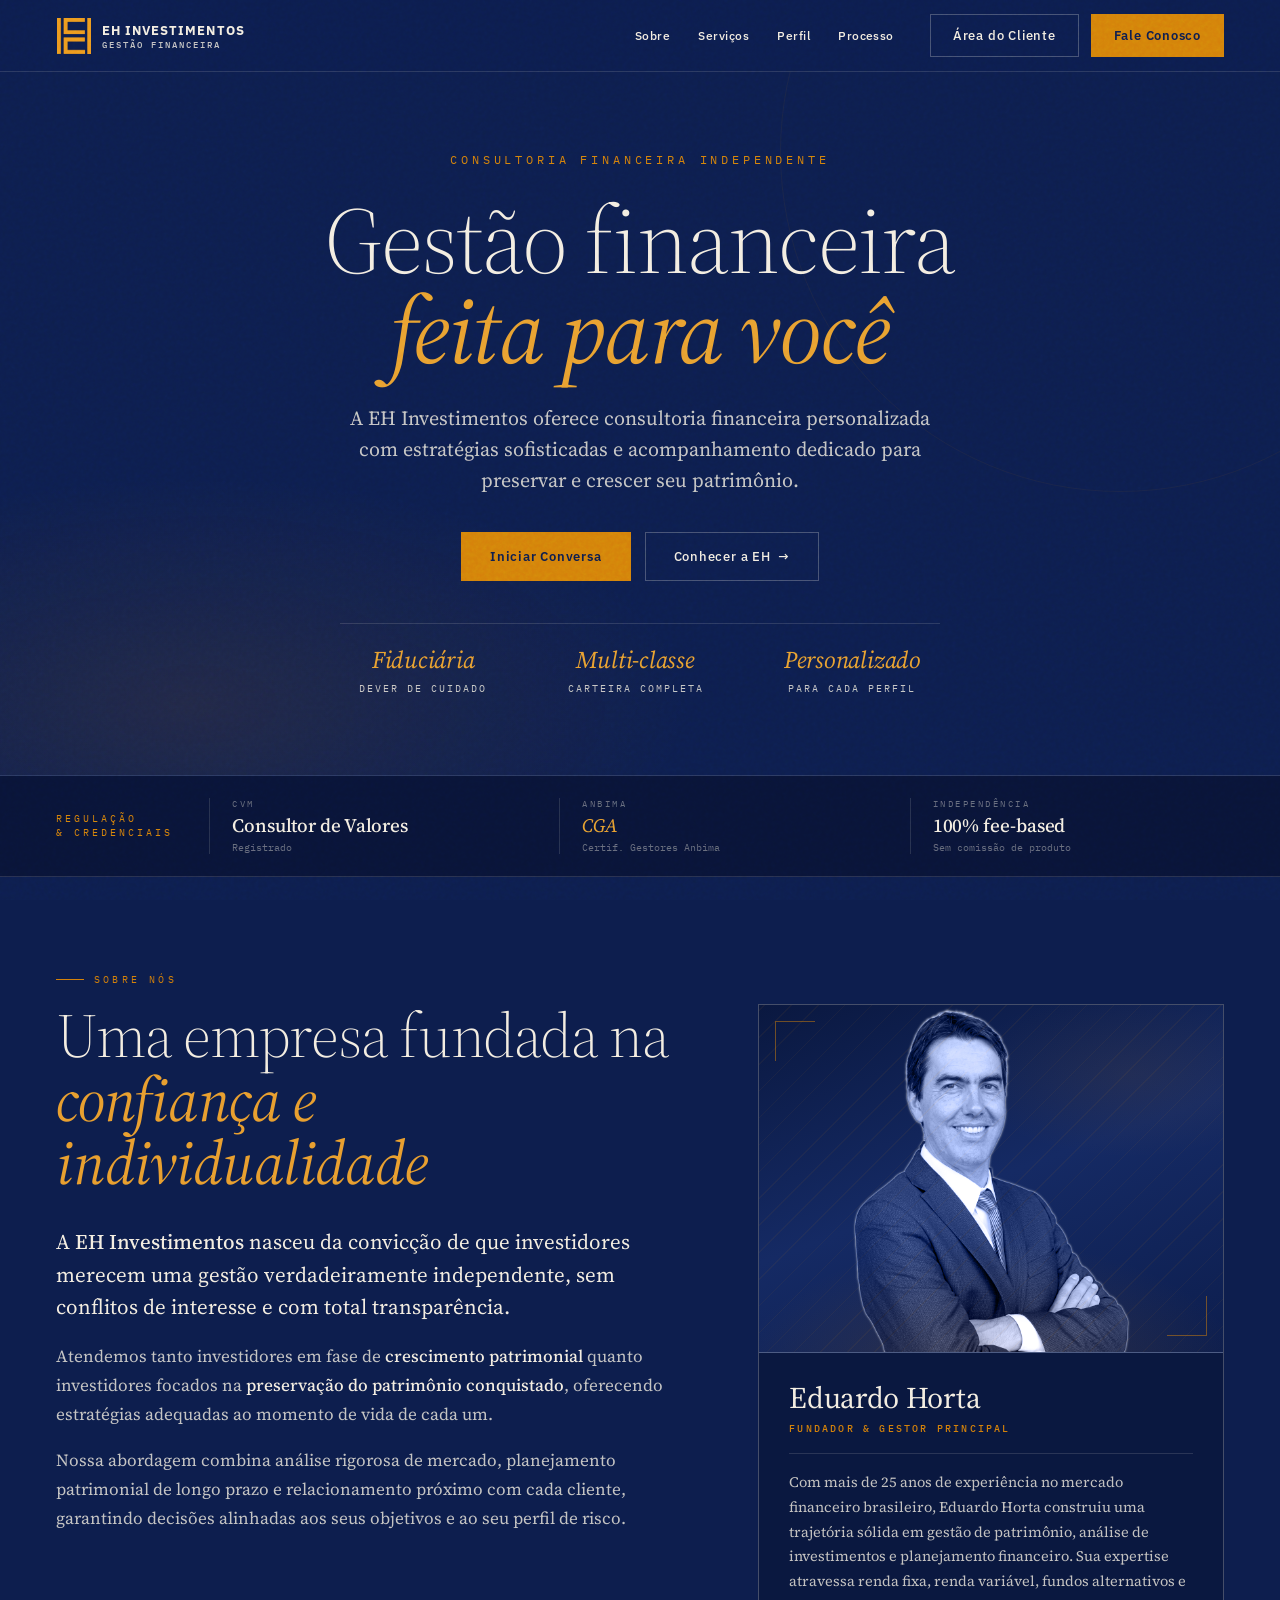
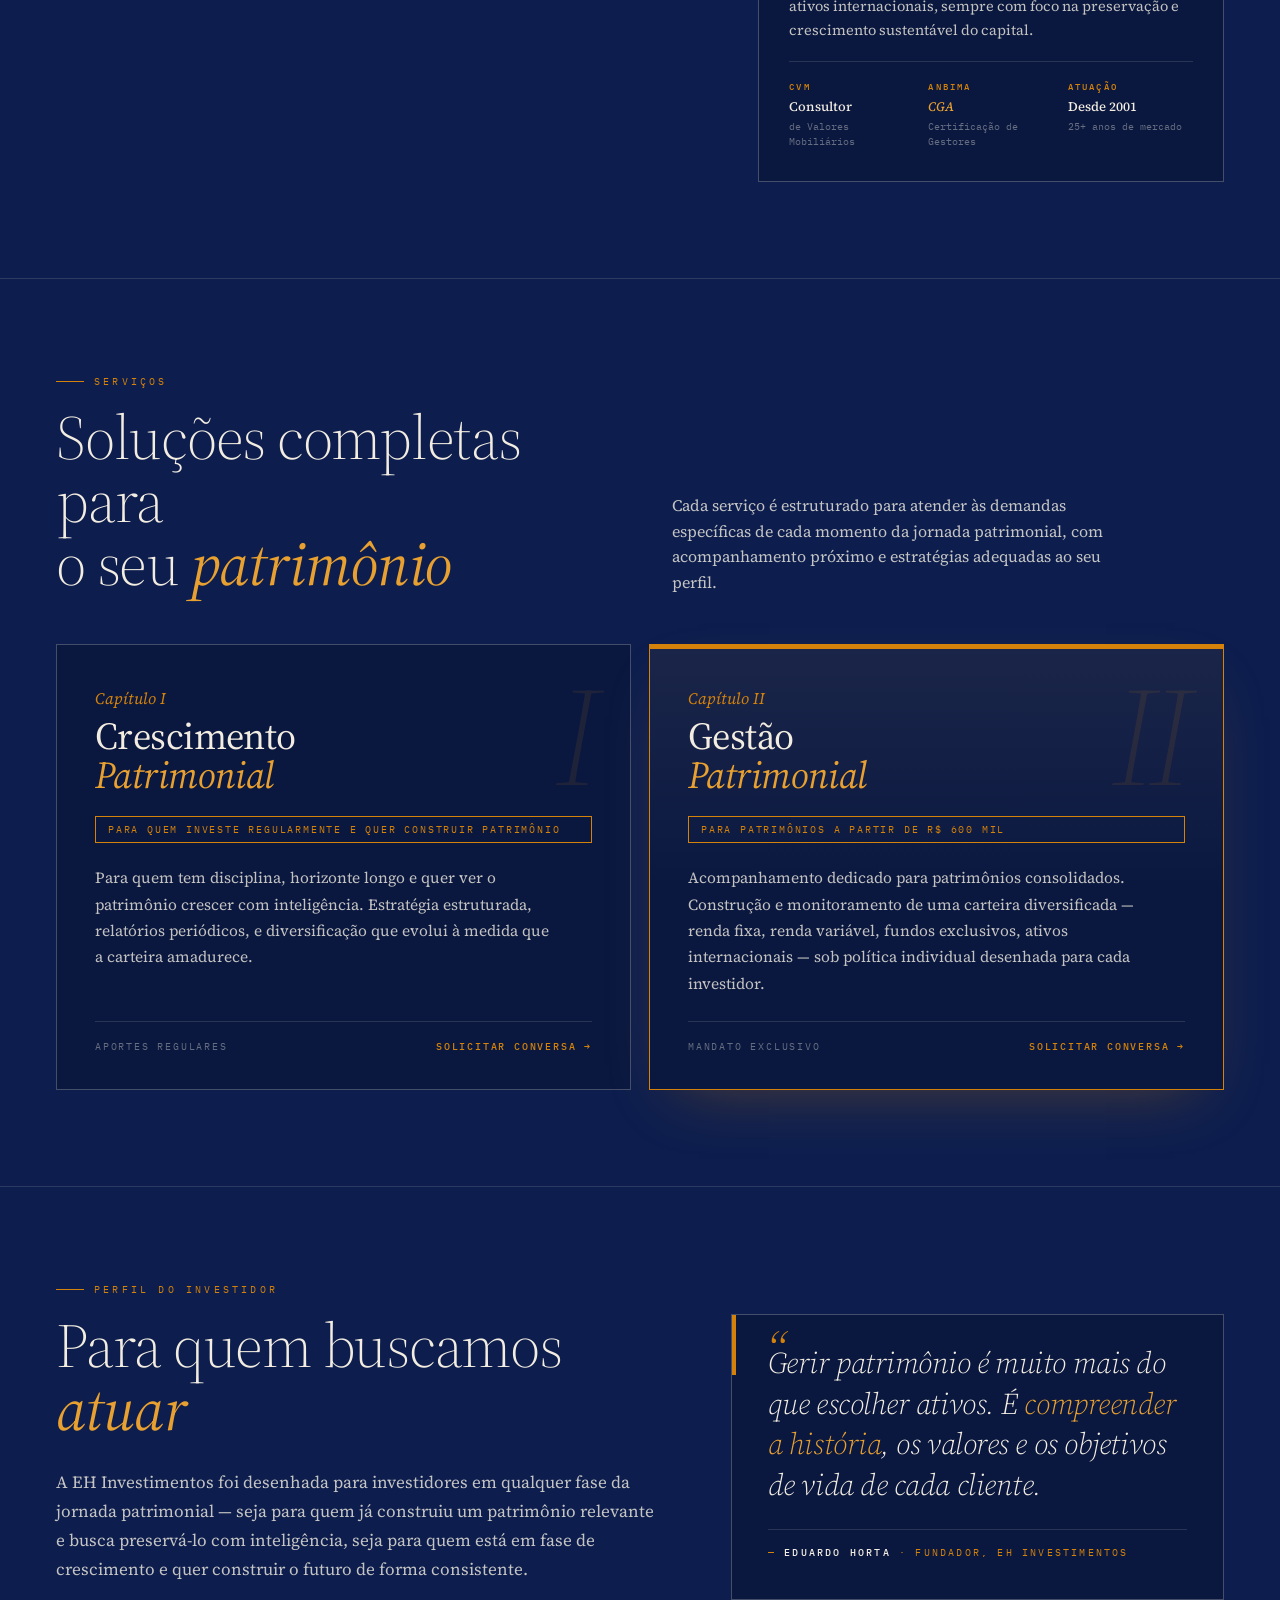
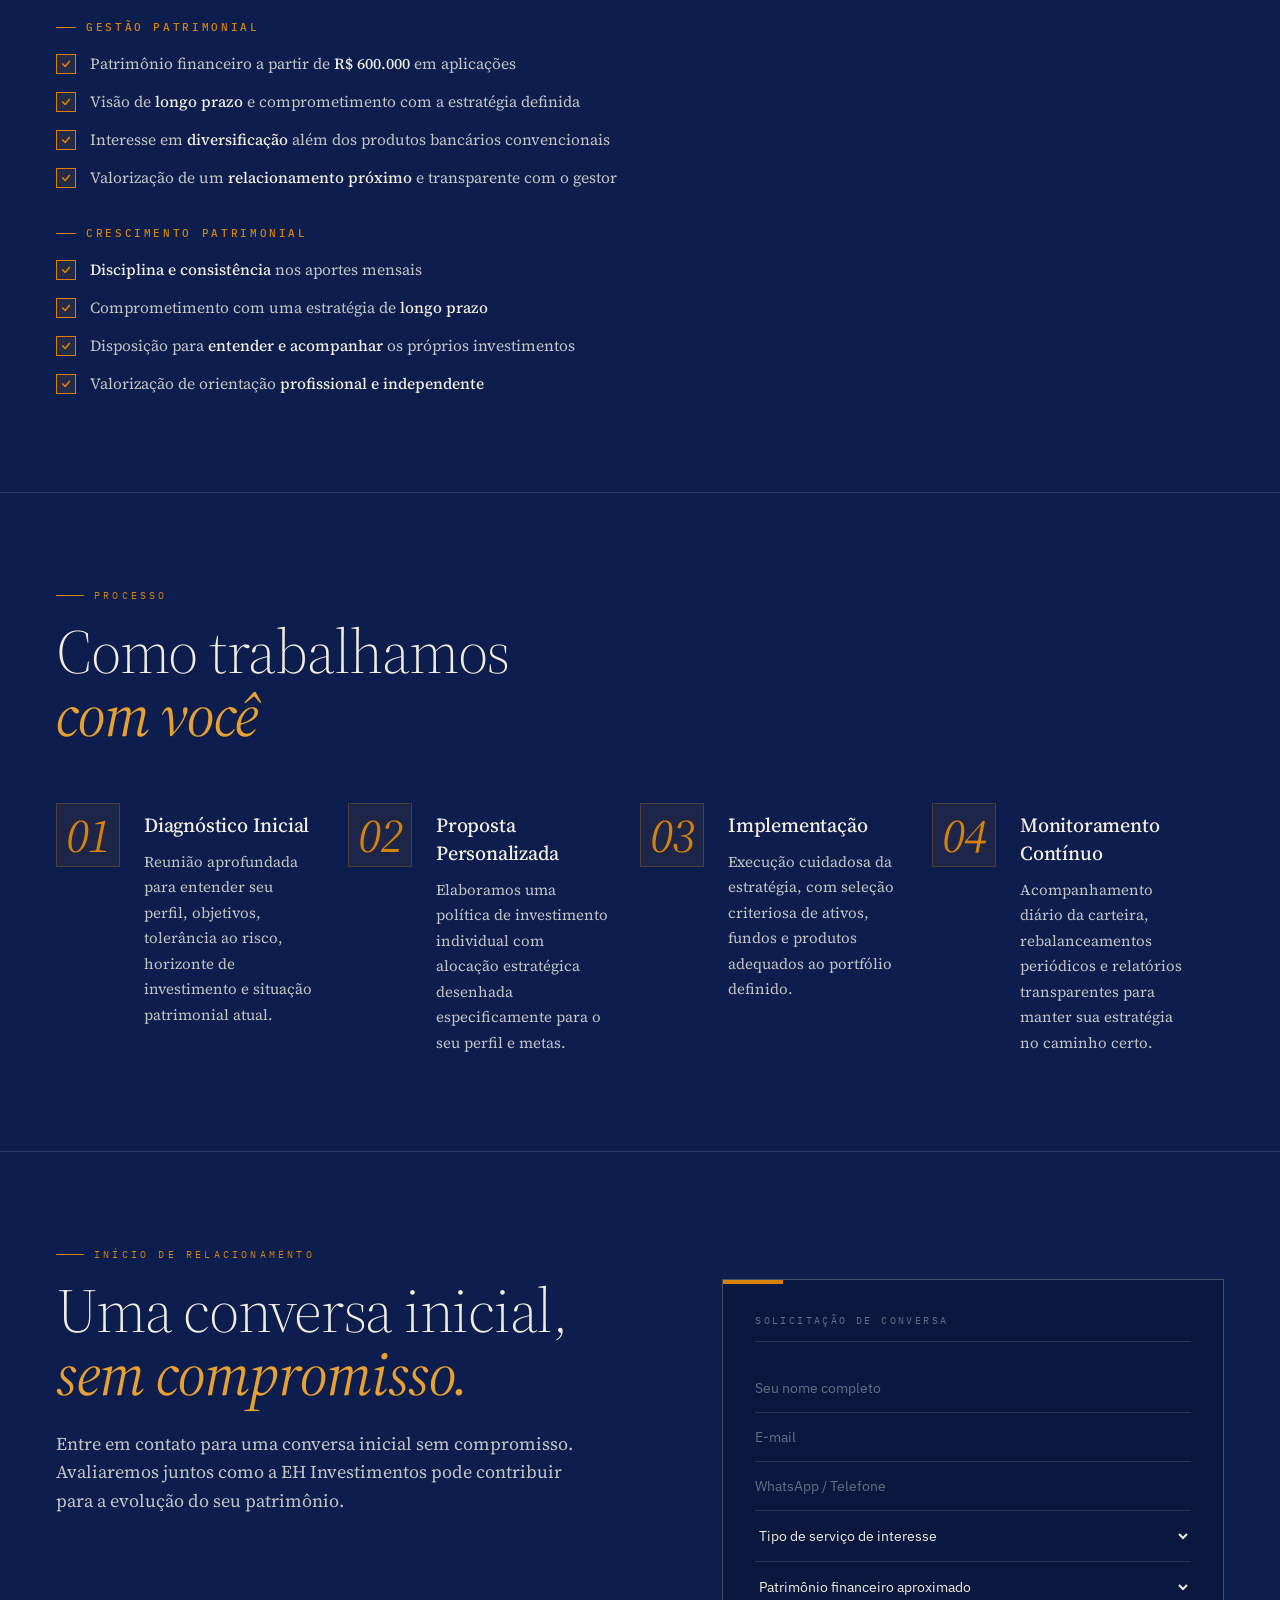
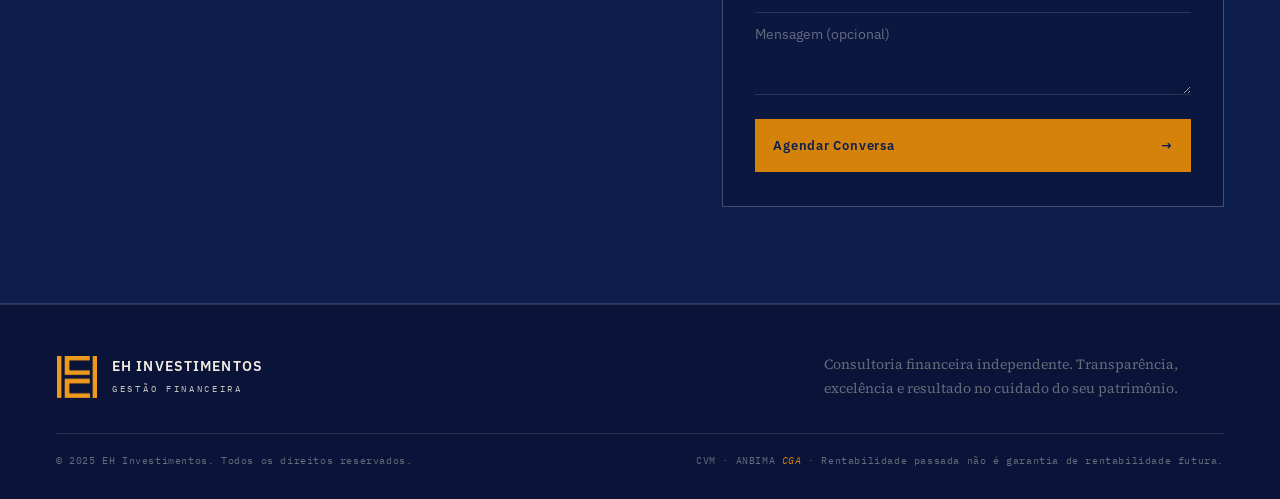
==== commit 07a8b7f1: "Add files via upload" ====
--- a/index.html
+++ b/index.html
@@ -143,7 +143,7 @@
 
     .kicker{
       font-family:'IBM Plex Mono',monospace;
-      font-size:10px;letter-spacing:.32em;text-transform:uppercase;color:var(--gold);
+      font-size:12px;letter-spacing:.32em;text-transform:uppercase;color:var(--gold);
       display:flex;align-items:center;justify-content:center;gap:10px;margin-bottom:28px;
     }
     .hero h1{
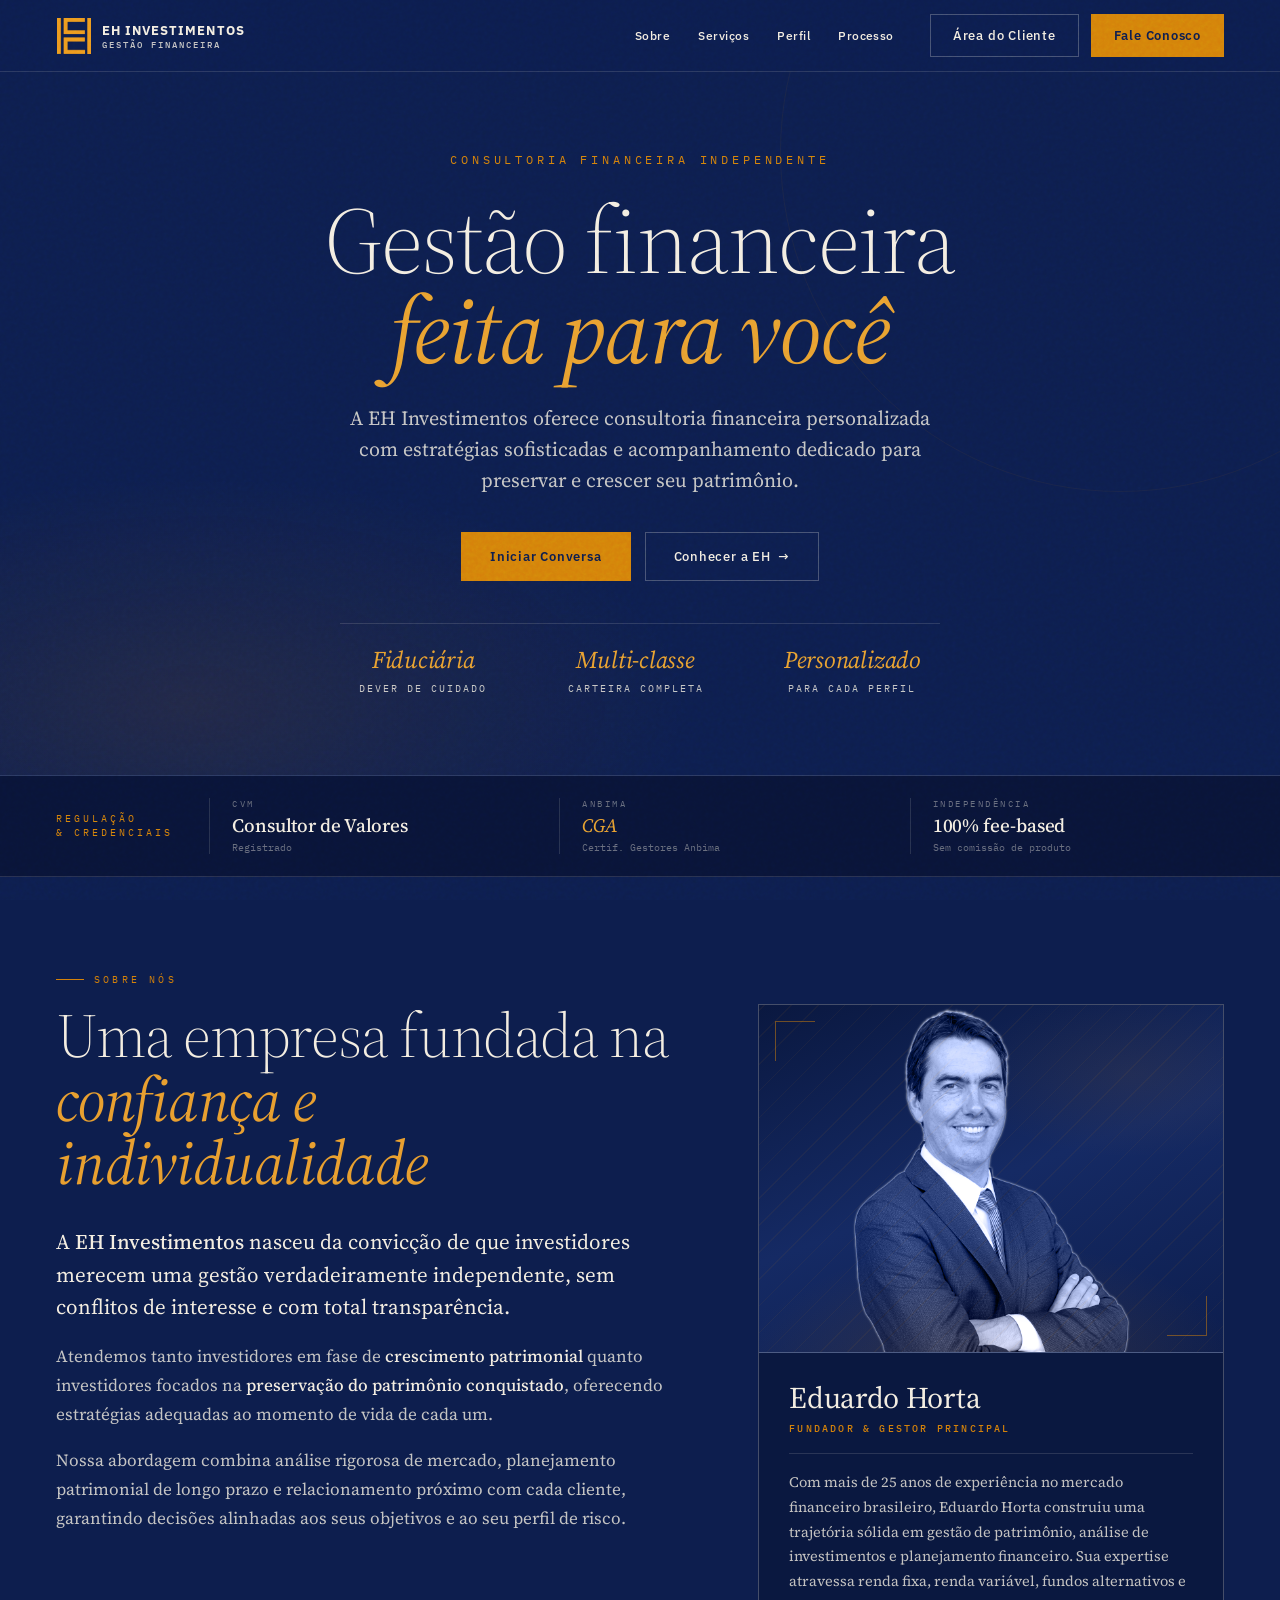
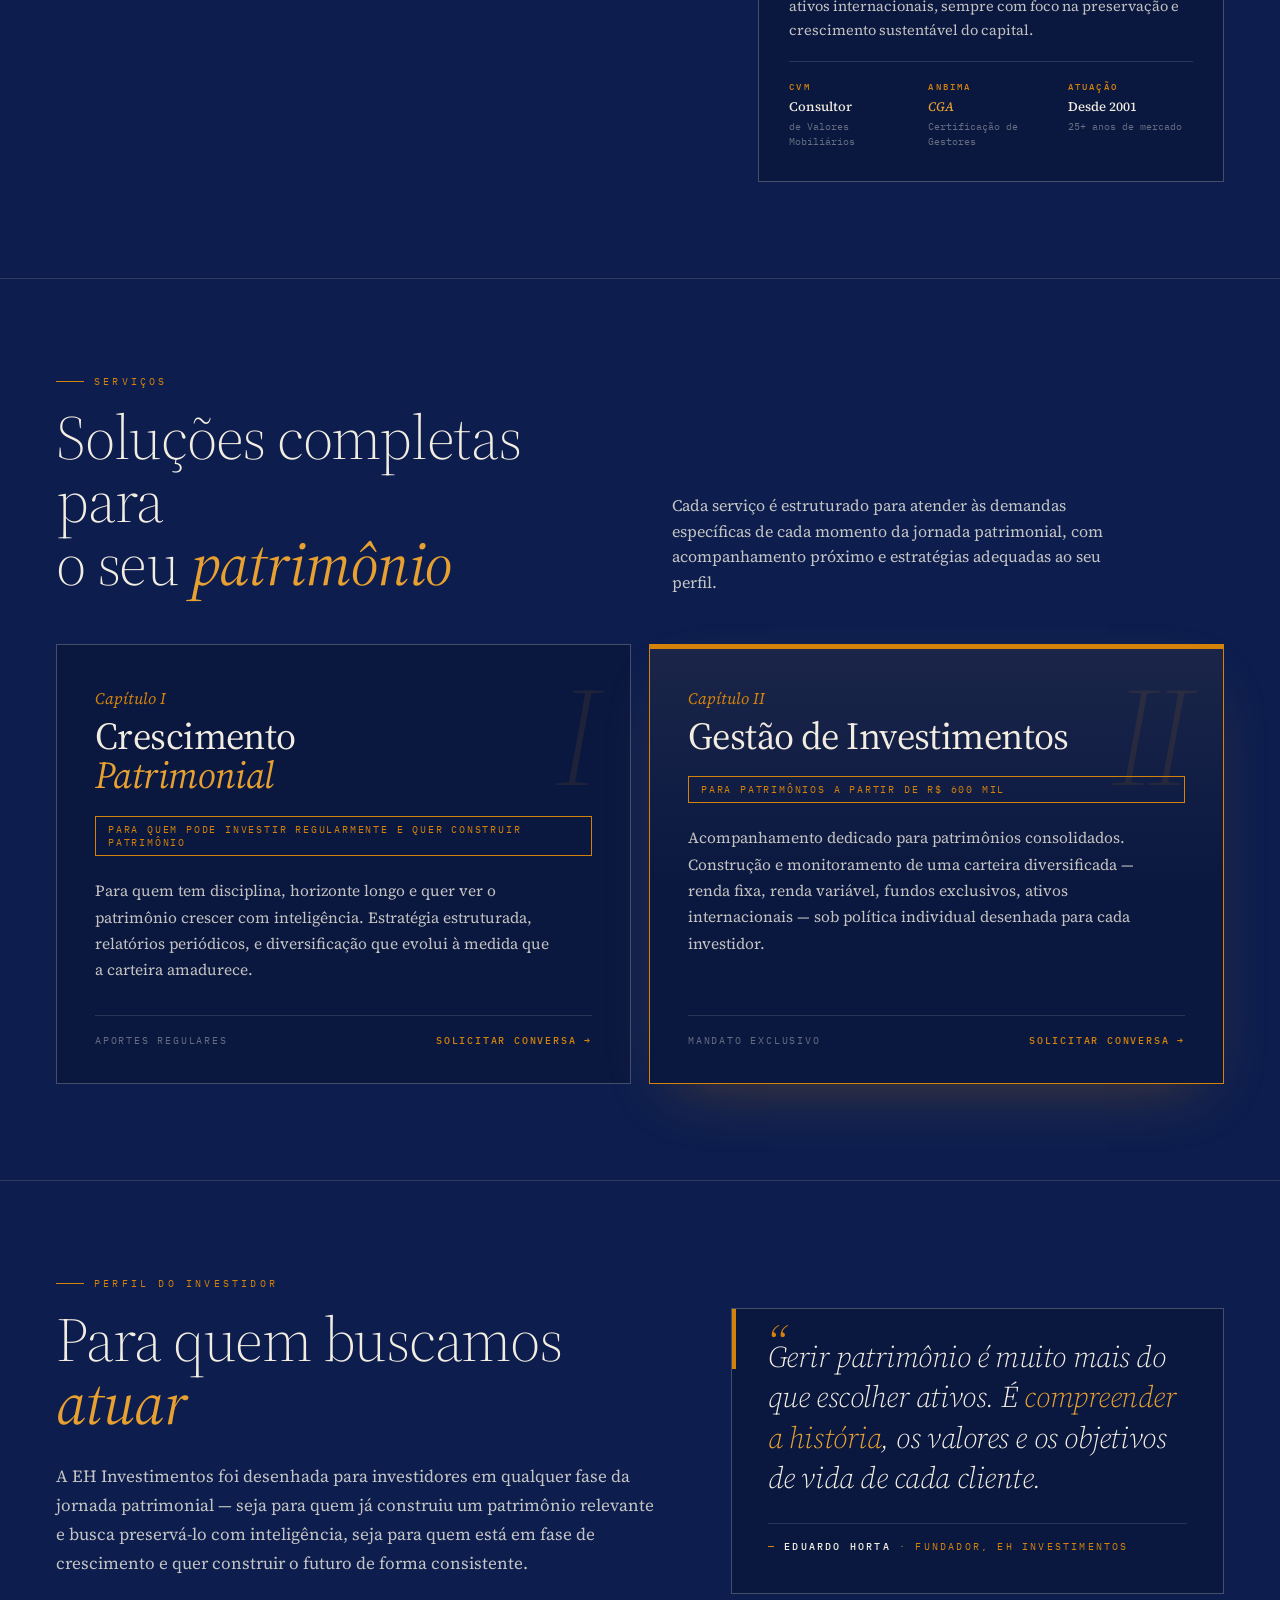
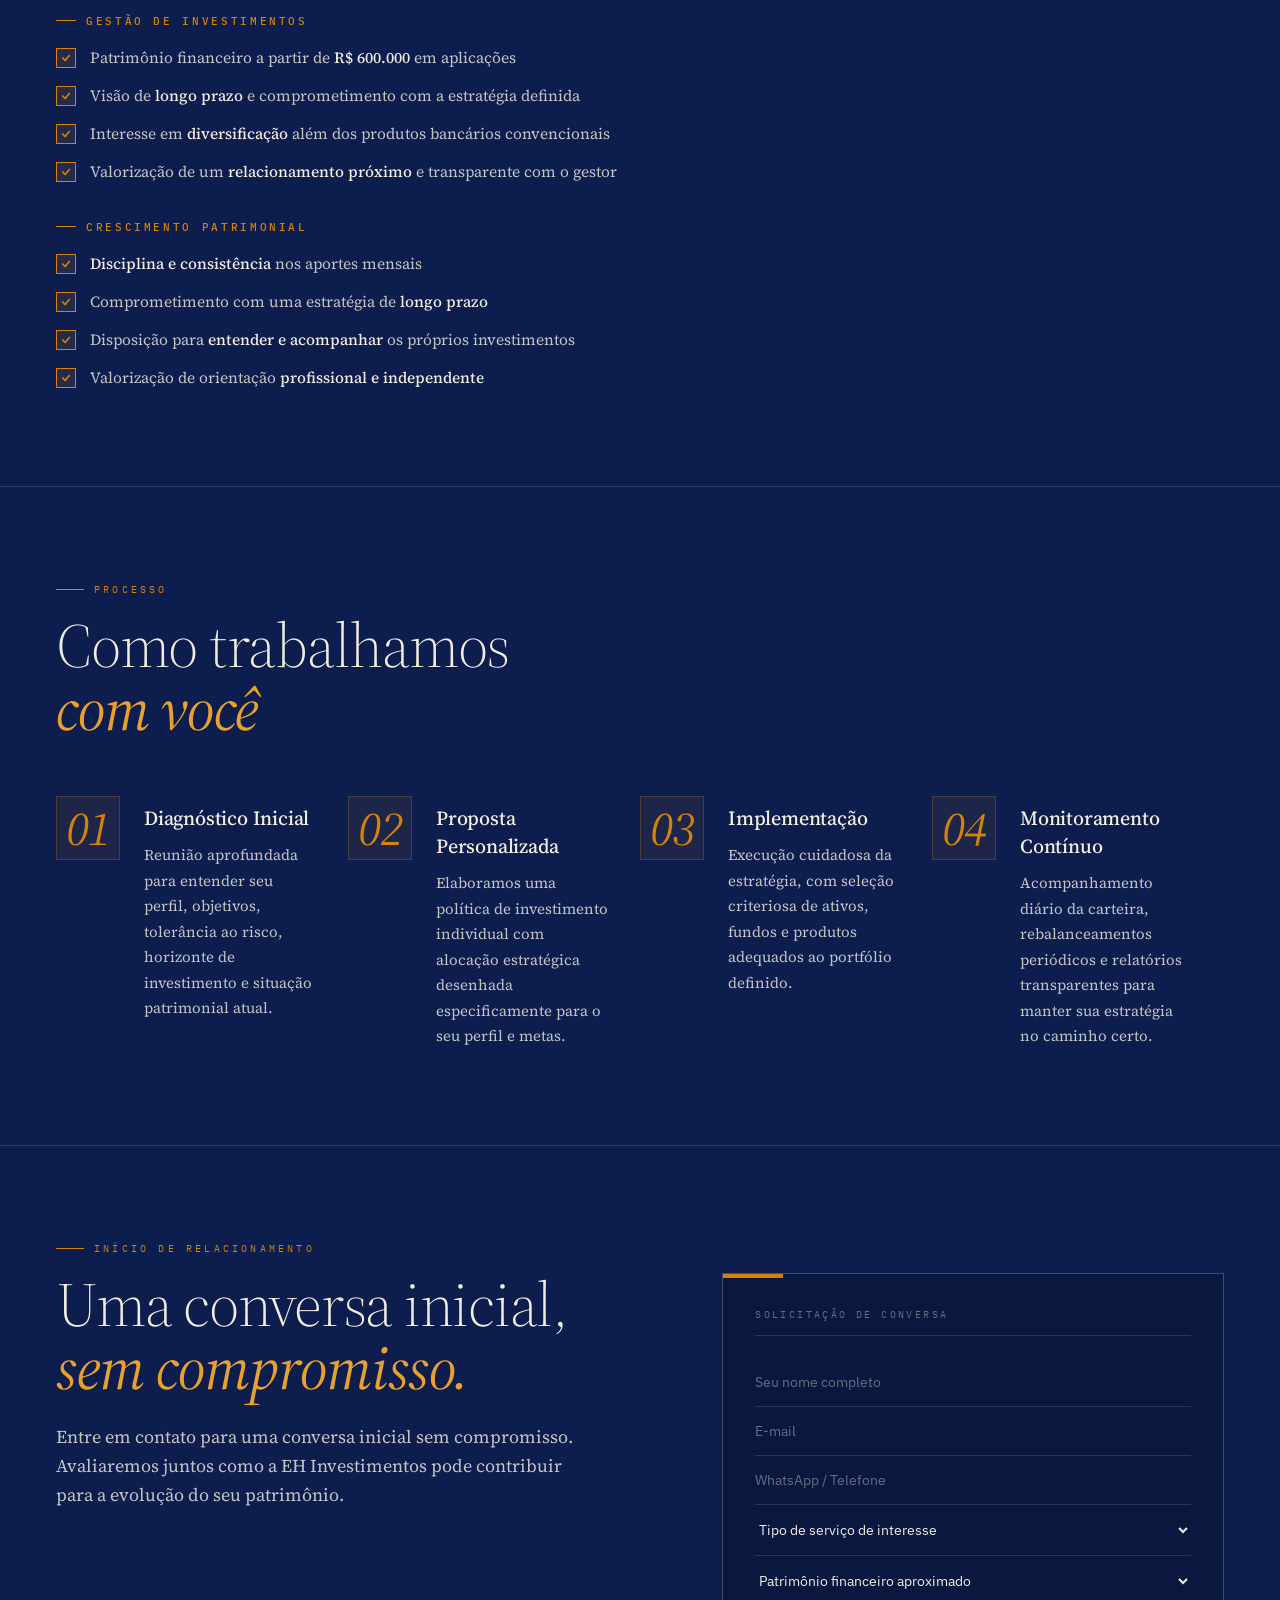
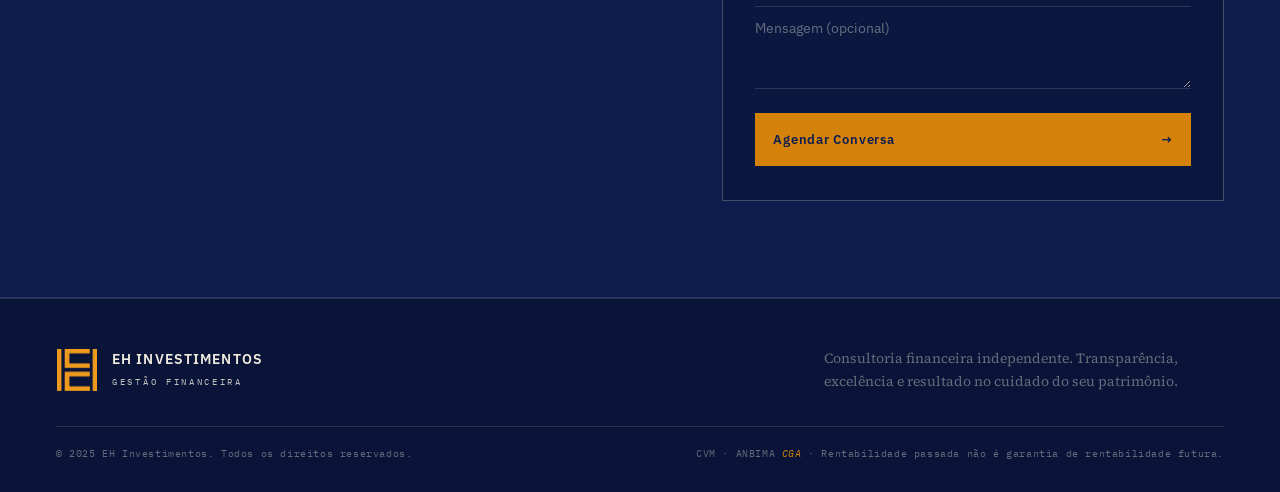
==== commit 94113f5a: "Add files via upload" ====
--- a/index.html
+++ b/index.html
@@ -99,31 +99,65 @@
 
     /* MOBILE DRAWER */
     .mobile-drawer{
-      position:fixed;inset:0;background:rgba(8,20,56,0.97);z-index:200;
+      position:fixed;inset:0;background:var(--navy);z-index:200;
       display:flex;flex-direction:column;
       transform:translateX(100%);transition:transform 0.35s cubic-bezier(.4,0,.2,1);
     }
     .mobile-drawer.open{transform:translateX(0);}
+    .drawer-head{
+      display:flex;align-items:center;justify-content:space-between;
+      padding:14px 16px;border-bottom:.5px solid var(--rule);
+      flex-shrink:0;
+    }
+    .drawer-head-logo{display:flex;align-items:center;gap:10px;text-decoration:none;}
+    .drawer-head-logo img{width:32px;height:32px;object-fit:contain;flex-shrink:0;}
+    .drawer-head-logo span{
+      font-family:'IBM Plex Sans',sans-serif;font-weight:700;
+      font-size:13px;letter-spacing:.08em;color:var(--cream);
+    }
+    .drawer-close{
+      background:none;border:none;color:var(--cream-soft);
+      font-family:'IBM Plex Mono',monospace;font-size:20px;line-height:1;
+      cursor:pointer;padding:8px 6px;transition:color 0.2s;
+    }
+    .drawer-close:hover{color:var(--gold);}
     .mobile-drawer-inner{
-      display:flex;flex-direction:column;padding:64px 28px 32px;gap:0;
-      height:100%;overflow-y:auto;
-    }
-    .mobile-drawer-inner a{
-      font-family:'Source Serif 4',serif;font-size:22px;font-weight:400;
-      color:var(--cream);text-decoration:none;padding:14px 0;
-      border-bottom:1px solid var(--rule);letter-spacing:-.005em;
+      display:flex;flex-direction:column;padding:24px 20px 28px;gap:0;
+      flex:1;overflow-y:auto;
+    }
+    .drawer-links{
+      display:flex;flex-direction:column;gap:2px;
+    }
+    .mobile-drawer-inner a.drawer-link{
+      font-family:'IBM Plex Sans',sans-serif;font-size:15px;font-weight:500;
+      color:var(--cream);text-decoration:none;padding:14px 4px;
+      letter-spacing:.01em;
+      border-bottom:.5px solid var(--rule);
       transition:color 0.2s;
     }
-    .mobile-drawer-inner a:hover{color:var(--gold);}
-    .mobile-drawer-inner a.drawer-cta{
-      margin-top:24px;border:1px solid var(--gold);color:var(--gold);
-      font-family:'IBM Plex Mono',monospace;font-size:11px;letter-spacing:.18em;
-      text-transform:uppercase;text-align:center;padding:14px;border-bottom:1px solid var(--gold);
-    }
-    .drawer-close{
-      position:absolute;top:20px;right:24px;
-      background:none;border:none;color:var(--cream-soft);font-size:24px;cursor:pointer;
-      font-family:'IBM Plex Mono',monospace;line-height:1;padding:8px;
+    .mobile-drawer-inner a.drawer-link:hover{color:var(--gold);}
+    .drawer-cta-group{
+      display:flex;flex-direction:column;gap:10px;
+      margin-top:auto;padding-top:28px;
+    }
+    .mobile-drawer-inner a.drawer-pill{
+      display:flex;align-items:center;justify-content:center;
+      text-decoration:none;
+      padding:14px 22px;
+      font-family:'IBM Plex Sans',sans-serif;font-weight:500;font-size:13px;
+      letter-spacing:.06em;
+      border:1px solid var(--cream-faint);color:var(--cream);
+      transition:all .2s;
+    }
+    .mobile-drawer-inner a.drawer-pill:hover{
+      border-color:var(--cream);color:var(--cream);
+    }
+    .mobile-drawer-inner a.drawer-pill.solid{
+      background:var(--gold);color:var(--navy);
+      border-color:var(--gold);font-weight:600;
+    }
+    .mobile-drawer-inner a.drawer-pill.solid:hover{
+      background:var(--gold-2);border-color:var(--gold-2);color:var(--navy);
     }
 
     /* HERO */
@@ -731,14 +765,24 @@
 
 <!-- Mobile Drawer -->
 <div class="mobile-drawer" id="mobileDrawer">
+  <div class="drawer-head">
+    <a href="#" class="drawer-head-logo" onclick="toggleMenu()">
+      <img src="Logo_EH.png" alt="EH" />
+      <span>EH INVESTIMENTOS</span>
+    </a>
+    <button class="drawer-close" onclick="toggleMenu()" aria-label="Fechar menu">✕</button>
+  </div>
   <div class="mobile-drawer-inner">
-    <button class="drawer-close" onclick="toggleMenu()">✕</button>
-    <a href="#sobre" onclick="toggleMenu()">Sobre</a>
-    <a href="#servicos" onclick="toggleMenu()">Serviços</a>
-    <a href="#perfil" onclick="toggleMenu()">Perfil</a>
-    <a href="#processo" onclick="toggleMenu()">Processo</a>
-    <a href="#contato" onclick="toggleMenu()">Fale Conosco</a>
-    <a href="eh-cliente-login.html" class="drawer-cta">Área do Cliente</a>
+    <div class="drawer-links">
+      <a href="#sobre" class="drawer-link" onclick="toggleMenu()">Sobre</a>
+      <a href="#servicos" class="drawer-link" onclick="toggleMenu()">Serviços</a>
+      <a href="#perfil" class="drawer-link" onclick="toggleMenu()">Perfil</a>
+      <a href="#processo" class="drawer-link" onclick="toggleMenu()">Processo</a>
+    </div>
+    <div class="drawer-cta-group">
+      <a href="eh-cliente-login.html" class="drawer-pill">Área do Cliente</a>
+      <a href="#contato" class="drawer-pill solid" onclick="toggleMenu()">Fale Conosco</a>
+    </div>
   </div>
 </div>
 
@@ -887,7 +931,7 @@
       <span class="roman">I</span>
       <div class="chapter">Capítulo I</div>
       <h3>Crescimento<br/><em>Patrimonial</em></h3>
-      <span class="tag">Para quem investe regularmente e quer construir patrimônio</span>
+      <span class="tag">PARA QUEM PODE INVESTIR REGULARMENTE E QUER CONSTRUIR PATRIMÔNIO</span>
       <p>
         Para quem tem disciplina, horizonte longo e quer ver o patrimônio crescer com inteligência.
         Estratégia estruturada, relatórios periódicos, e diversificação que evolui à medida que a
@@ -902,7 +946,8 @@
     <article class="svc featured">
       <span class="roman">II</span>
       <div class="chapter">Capítulo II</div>
-      <h3>Gestão<br/><em>Patrimonial</em></h3>
+      <h3>Gestão de
+Investimentos</h3>
       <span class="tag">Para patrimônios a partir de R$ 600 mil</span>
       <p>
         Acompanhamento dedicado para patrimônios consolidados. Construção e monitoramento de uma
@@ -930,7 +975,7 @@
       </p>
 
       <div class="req-block">
-        <div class="req-block-title">Gestão Patrimonial</div>
+        <div class="req-block-title">GESTÃO DE INVESTIMENTOS</div>
         <ul class="req-list">
           <li>
             <div class="check">
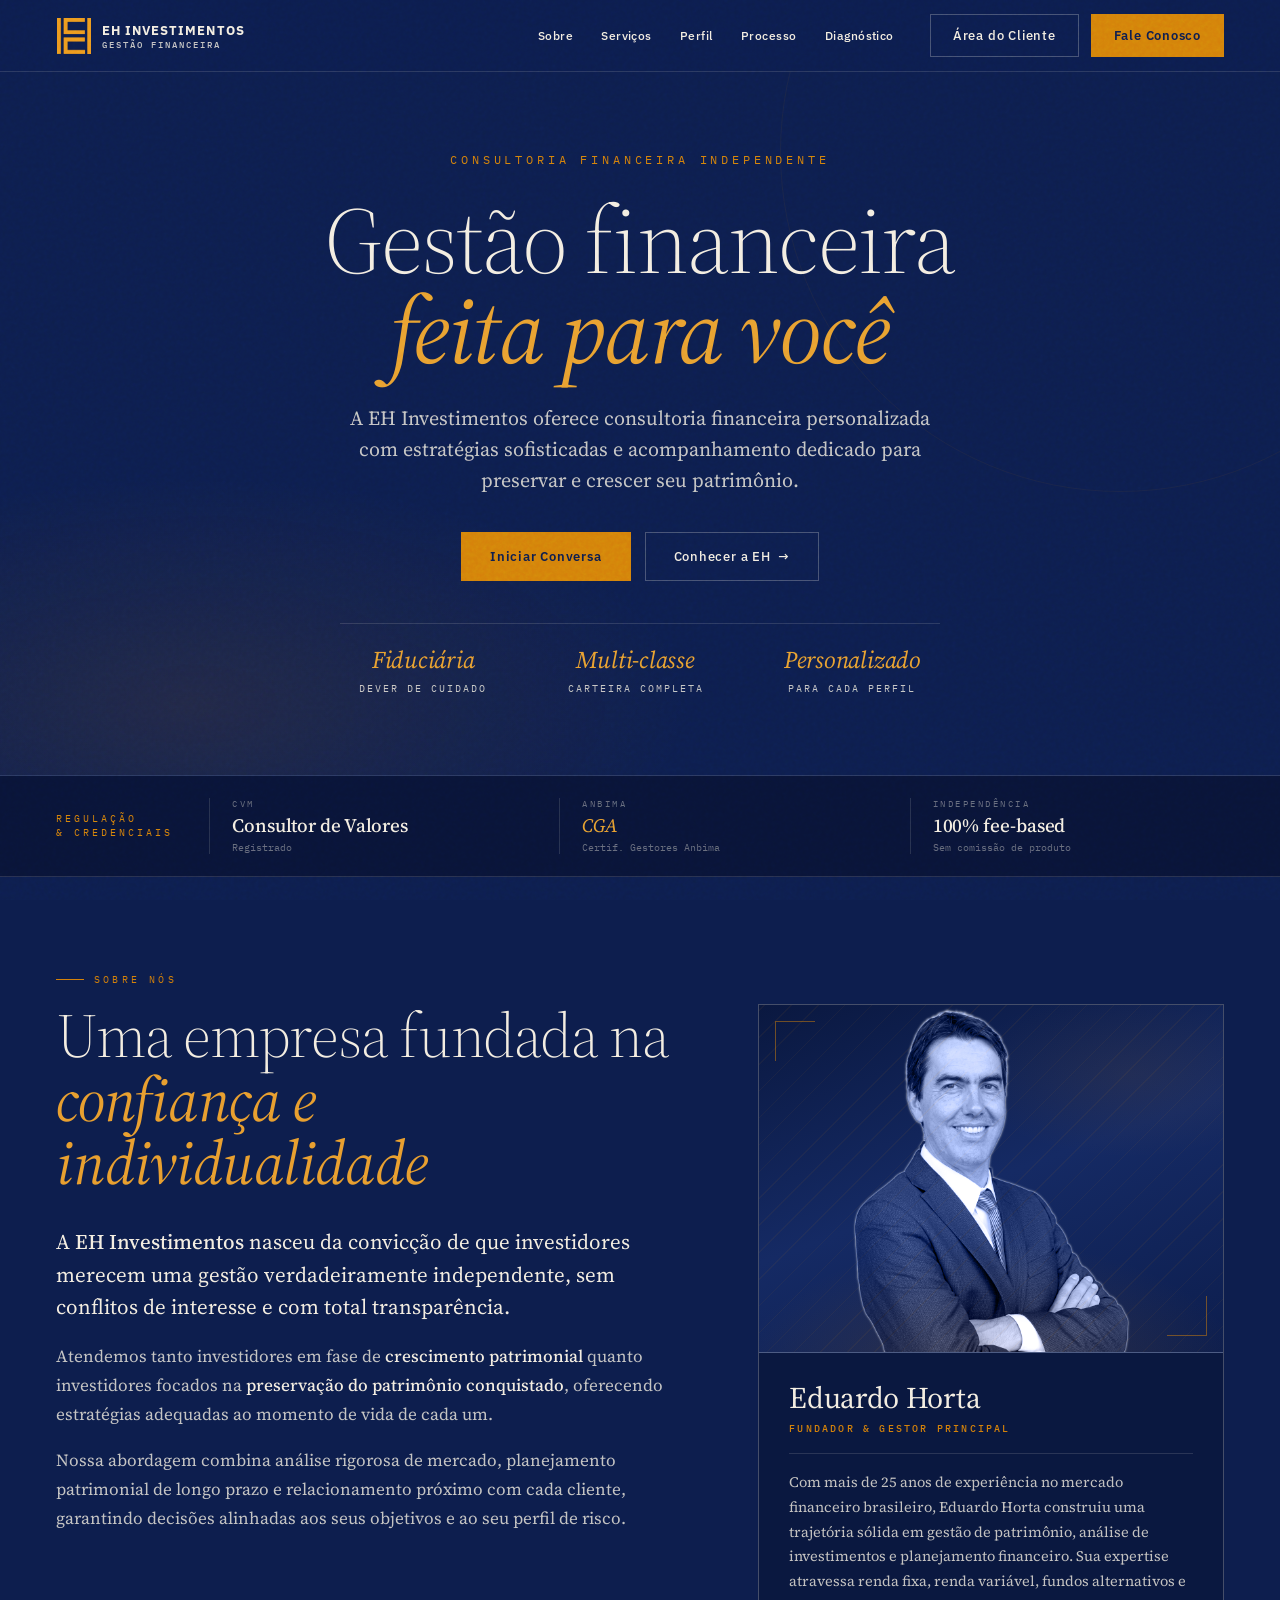
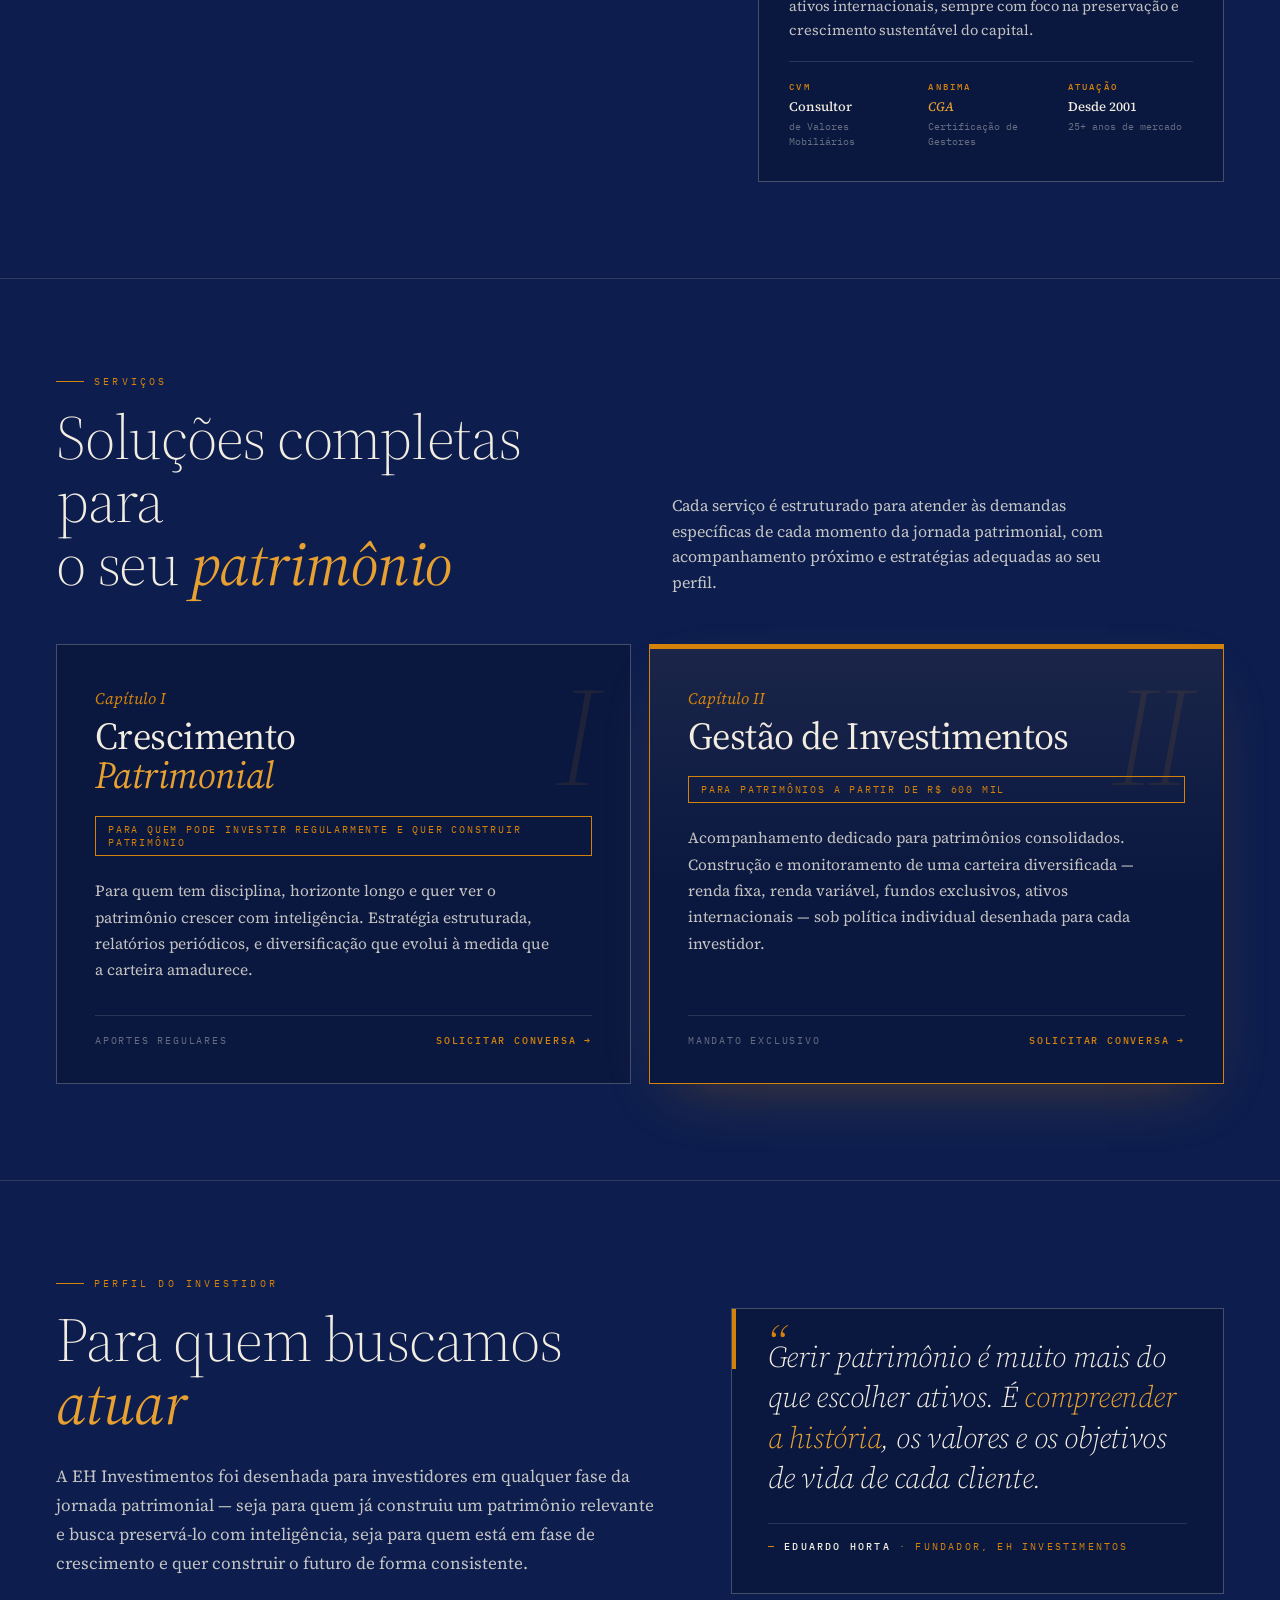
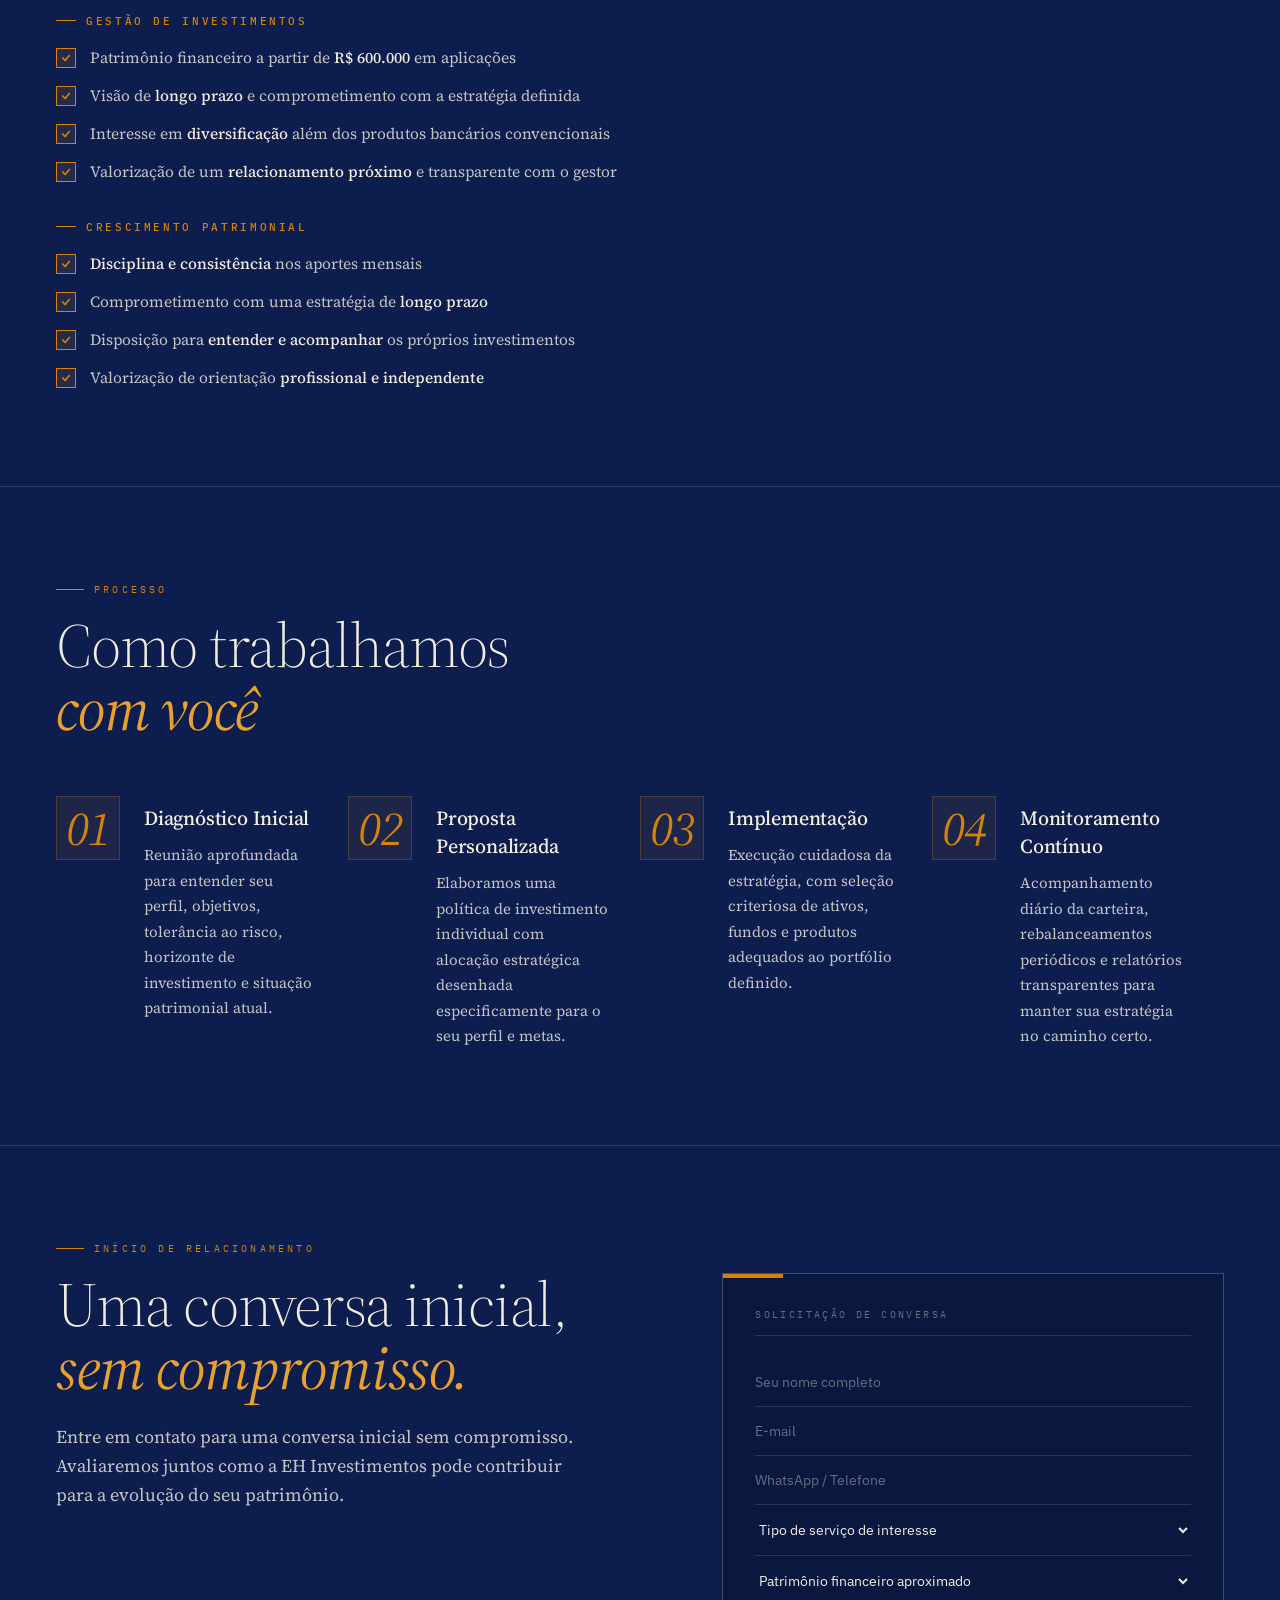
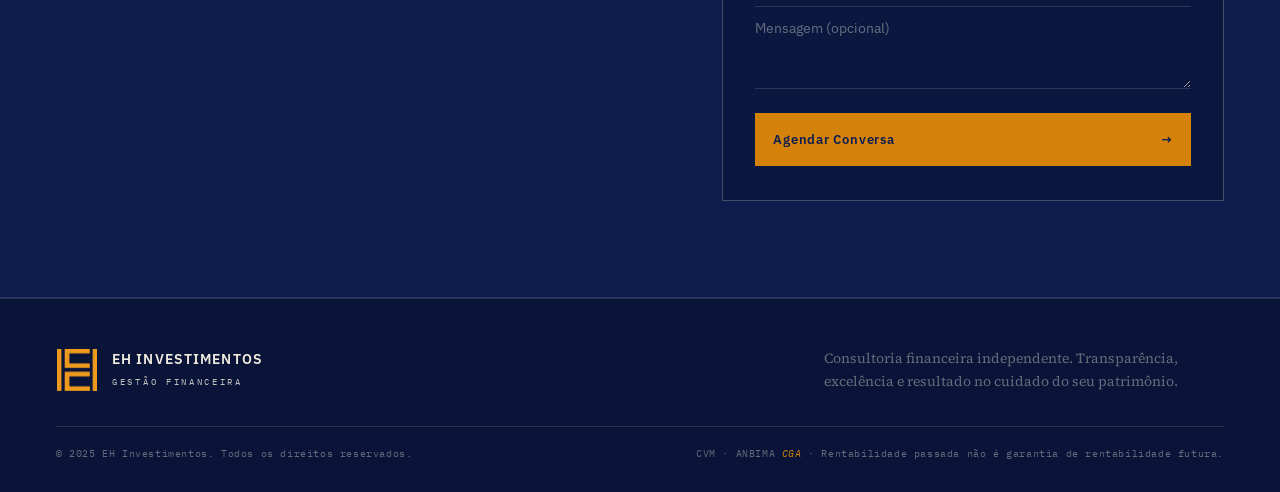
==== commit 1600b8da: "Add Diagnóstico Financeiro adapted from HZ Invest Questionnaire (eh-diagnostico.html), shared calcul" ====
--- a/index.html
+++ b/index.html
@@ -735,6 +735,28 @@
       .hero h1{font-size:32px;}
     }
   </style>
+
+<script>
+  // Redireciona para login qualquer token ou erro do Supabase que chegue na página principal
+  (function() {
+    const search = window.location.search;
+    const hash   = window.location.hash;
+    const hasToken = (
+      search.includes('token_hash') ||
+      search.includes('access_token') ||
+      search.includes('type=invite') ||
+      search.includes('type=recovery') ||
+      search.includes('code=') ||
+      hash.includes('access_token') ||
+      hash.includes('type=invite') ||
+      hash.includes('error=') ||
+      hash.includes('error_code=')
+    );
+    if (hasToken) {
+      window.location.replace('eh-cliente-login.html' + search + hash);
+    }
+  })();
+</script>
 </head>
 <body>
 
@@ -752,6 +774,7 @@
     <a href="#servicos">Serviços</a>
     <a href="#perfil">Perfil</a>
     <a href="#processo">Processo</a>
+    <a href="eh-diagnostico.html">Diagnóstico</a>
   </div>
   <div class="navstrip-cta">
     <a href="eh-cliente-login.html" class="pill">Área do Cliente</a>
@@ -778,6 +801,7 @@
       <a href="#servicos" class="drawer-link" onclick="toggleMenu()">Serviços</a>
       <a href="#perfil" class="drawer-link" onclick="toggleMenu()">Perfil</a>
       <a href="#processo" class="drawer-link" onclick="toggleMenu()">Processo</a>
+      <a href="eh-diagnostico.html" class="drawer-link">Diagnóstico Financeiro</a>
     </div>
     <div class="drawer-cta-group">
       <a href="eh-cliente-login.html" class="drawer-pill">Área do Cliente</a>
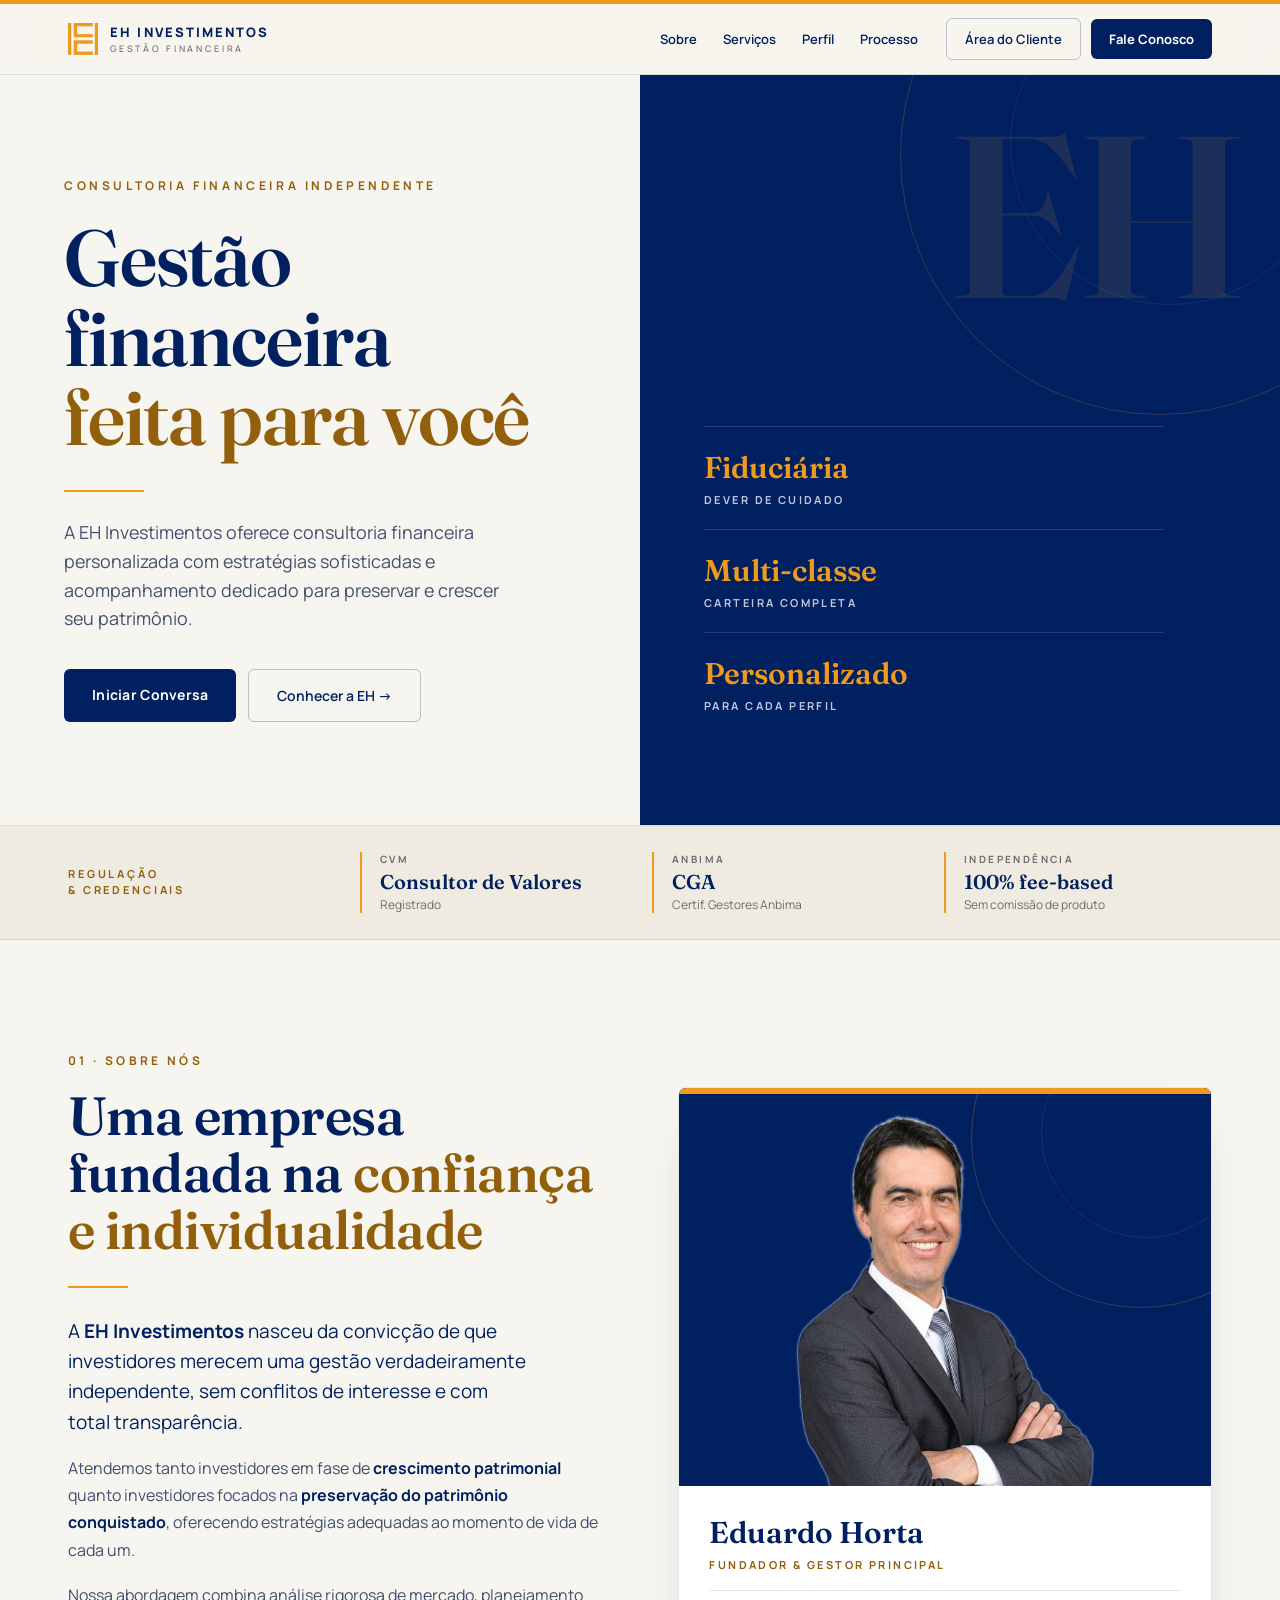
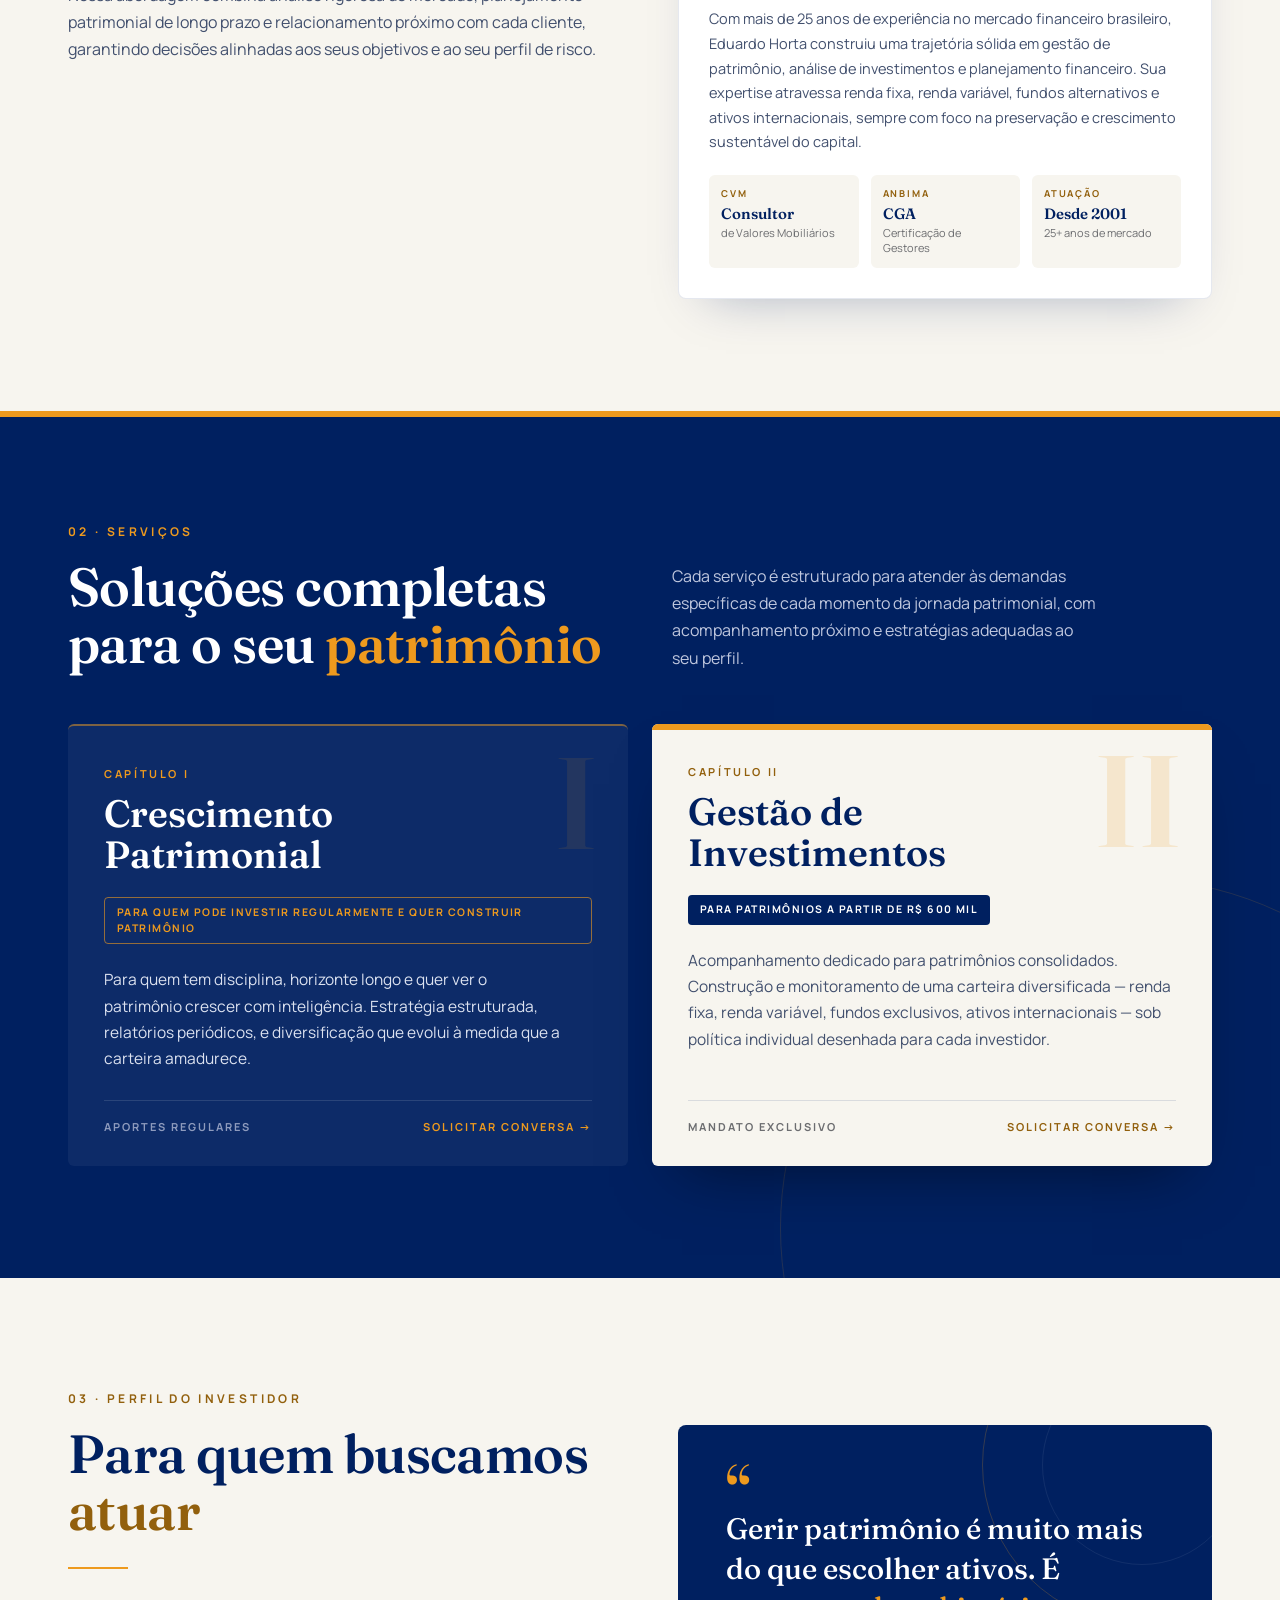
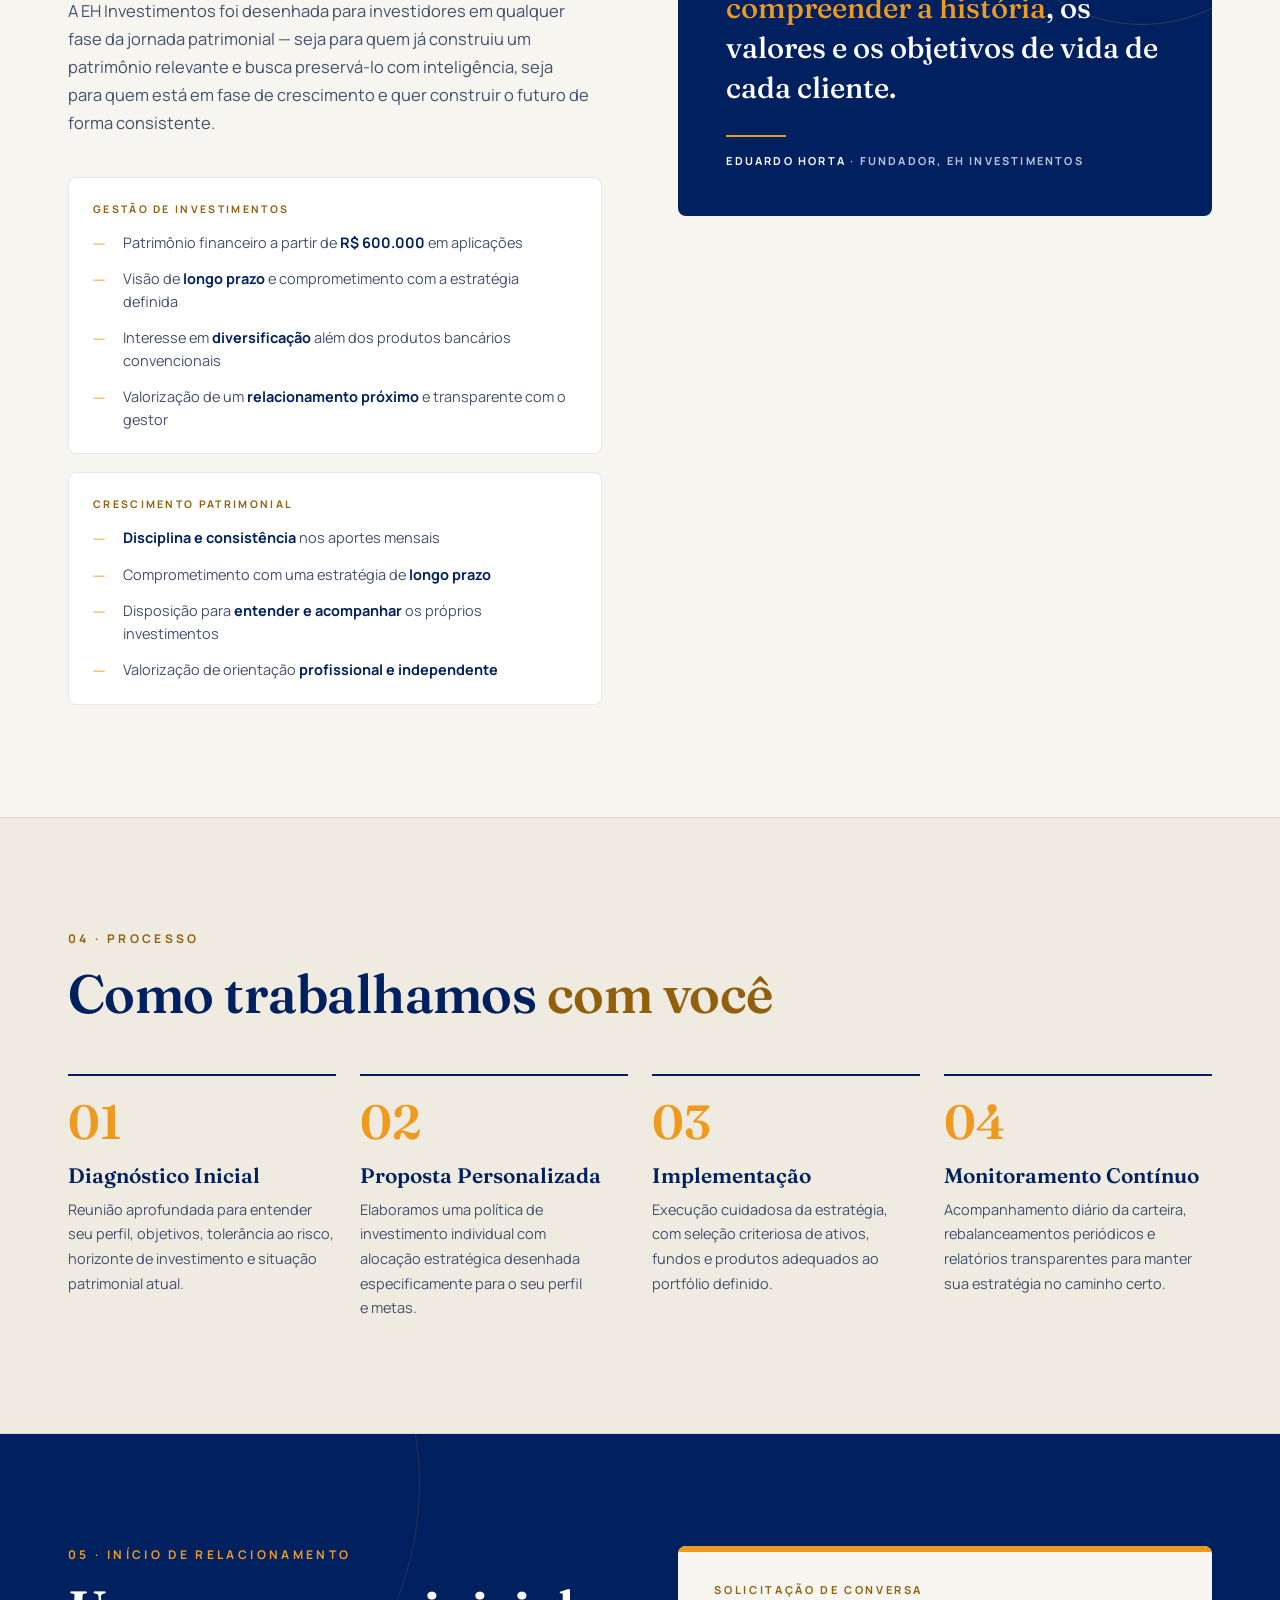
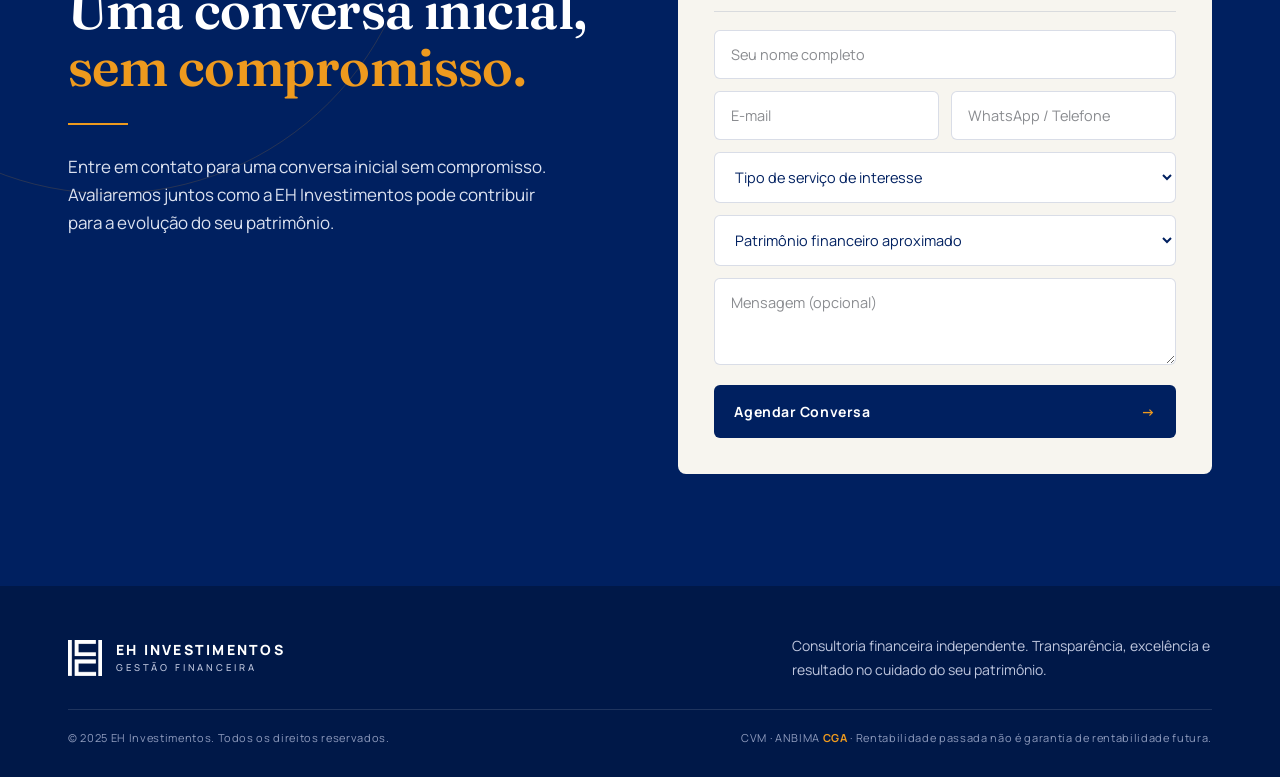
==== commit d7ef65ba: "Aplica novo design do Claude Design ao site - index.html: nova landing page (fundo claro, hero divid" ====
--- a/index.html
+++ b/index.html
@@ -6,1312 +6,424 @@
   <title>EH Investimentos — Gestão Financeira</title>
   <link rel="preconnect" href="https://fonts.googleapis.com" />
   <link rel="preconnect" href="https://fonts.gstatic.com" crossorigin />
-  <link href="https://fonts.googleapis.com/css2?family=Source+Serif+4:ital,opsz,wght@0,8..60,300;0,8..60,400;0,8..60,500;0,8..60,600;1,8..60,300;1,8..60,400&family=IBM+Plex+Mono:wght@400;500&family=IBM+Plex+Sans:wght@300;400;500;600&display=swap" rel="stylesheet" />
+  <link href="https://fonts.googleapis.com/css2?family=Fraunces:opsz,wght@9..144,400;9..144,500;9..144,600;9..144,700&family=Manrope:wght@300;400;500;600;700;800&display=swap" rel="stylesheet" />
   <style>
-    :root{
-      --navy:#0D1E4E;
-      --navy-2:#0a1840;
-      --navy-3:#091438;
-      --navy-mid:#152a64;
-      --navy-warm:#1a2a5e;
-      --gold:#D4820A;
-      --gold-2:#E8A030;
-      --gold-pale:#F0C060;
-      --cream:#f3ede1;
-      --cream-2:#e4d5b0;
-      --cream-soft:#f3ede1cc;
-      --cream-faint:#f3ede166;
-      --rule:#f3ede122;
-      --rule-soft:#f3ede112;
-      --rule-strong:#f3ede140;
+    *{ -webkit-font-smoothing:antialiased; box-sizing:border-box; font-variation-settings:"WONK" 0,"SOFT" 0; }
+    html{ scroll-behavior:smooth; }
+    html,body{ margin:0; padding:0; background:#F7F5EF; }
+    p,h1,h2,h3,ul{ margin:0; }
+    a{ color:#92600D; text-decoration:none; } a:hover{ color:#EE9A1E; }
+    input,select,textarea,button{ font-family:'Manrope',sans-serif; }
+    input::placeholder,textarea::placeholder{ color:#8A8C90; }
+    button:disabled{ opacity:0.7; cursor:wait !important; }
+
+    /* Navegação: desktop ≥ 860px, menu hambúrguer abaixo disso */
+    .nav-mobile{ display:none !important; }
+    @media (max-width:859px){
+      .nav-desktop{ display:none !important; }
+      .nav-mobile{ display:flex !important; flex-direction:column; align-items:center; justify-content:center; gap:5px; }
     }
-    *,*::before,*::after{box-sizing:border-box;margin:0;padding:0}
-    html,body{background:var(--navy);color:var(--cream);font-family:'Source Serif 4',Georgia,serif;-webkit-font-smoothing:antialiased;overflow-x:hidden}
-    .mono{font-family:'IBM Plex Mono',monospace;letter-spacing:.04em}
-    .sans{font-family:'IBM Plex Sans',sans-serif}
-    /* grain */
-    body::before{
-      content:'';position:fixed;inset:0;pointer-events:none;z-index:1000;
-      background-image:url("data:image/svg+xml,%3Csvg viewBox='0 0 256 256' xmlns='http://www.w3.org/2000/svg'%3E%3Cfilter id='n'%3E%3CfeTurbulence type='fractalNoise' baseFrequency='0.85' numOctaves='3' stitchTiles='stitch'/%3E%3C/filter%3E%3Crect width='100%25' height='100%25' filter='url(%23n)' opacity='0.55'/%3E%3C/svg%3E");
-      mix-blend-mode:overlay;opacity:.3
-    }
-
-    /* MASTHEAD */
-    .masthead{
-      border-bottom:2px solid var(--rule-strong);
-      padding:18px 56px 14px;
-      display:grid;grid-template-columns:1fr auto 1fr;align-items:end;gap:24px;
-      background:var(--navy);
-    }
-    .masthead-left,.masthead-right{font-family:'IBM Plex Mono',monospace;font-size:11px;letter-spacing:.08em;text-transform:uppercase;color:var(--cream-soft);line-height:1.6}
-    .masthead-left{display:flex;flex-direction:column;gap:2px}
-    .masthead-right{text-align:right;display:flex;flex-direction:column;gap:2px}
-    .masthead-title{
-      font-family:'Source Serif 4',serif;
-      font-weight:400;font-size:46px;letter-spacing:.005em;line-height:1;
-      text-align:center;font-variant:small-caps;color:var(--cream);
-    }
-    .masthead-title em{font-style:italic;color:var(--gold);font-weight:500}
-    .masthead-sub{
-      font-family:'IBM Plex Mono',monospace;
-      font-size:10px;letter-spacing:.32em;text-transform:uppercase;
-      color:var(--cream-soft);text-align:center;margin-top:6px;
-    }
-    .masthead-rule{
-      border-top:.5px solid var(--rule-strong);
-      height:6px;
-      border-bottom:1.5px solid var(--rule-strong);
-      margin:0 56px;
-    }
-
-    /* NAV */
-    .navstrip{
-      display:flex;align-items:center;gap:36px;
-      padding:14px 56px;border-bottom:.5px solid var(--rule);
-      font-family:'IBM Plex Sans',sans-serif;font-size:12px;letter-spacing:.04em;
-      background:rgba(13,30,78,0.95);backdrop-filter:blur(16px);
-      position:sticky;top:0;z-index:100;
-    }
-    .navstrip-logo{display:flex;align-items:center;gap:10px;text-decoration:none;margin-right:auto;}
-    .navstrip-logo-text span:first-child{display:block;font-family:'IBM Plex Sans',sans-serif;font-weight:700;font-size:13px;letter-spacing:.08em;color:var(--cream);}
-    .navstrip-logo-text span:last-child{display:block;font-family:'IBM Plex Mono',monospace;font-size:9px;letter-spacing:.22em;text-transform:uppercase;color:var(--cream-soft);}
-    .navstrip-links{display:flex;gap:28px;}
-    .navstrip a{color:var(--cream);text-decoration:none;font-weight:500}
-    .navstrip-links a:hover{color:var(--gold)}
-    .navstrip-cta{display:flex;gap:12px;align-items:center;}
-    .navstrip-cta .pill{
-      text-decoration:none;
-      padding:12px 22px;font-family:'IBM Plex Sans',sans-serif;font-weight:500;font-size:13px;
-      letter-spacing:.06em;text-transform:none;
-      background:transparent;color:var(--cream);border:1px solid var(--rule-strong);
-      transition:all .2s;
-    }
-    .navstrip-cta .pill:hover{border-color:var(--cream);color:var(--cream)}
-    .navstrip-cta .pill.solid{background:var(--gold);color:var(--navy);border-color:var(--gold);font-weight:600;}
-    .navstrip-cta .pill.solid:hover{background:var(--gold-2);border-color:var(--gold-2);color:var(--navy)}
-
-    /* HAMBURGER */
-    .hamburger{display:none;flex-direction:column;gap:5px;background:none;border:none;cursor:pointer;padding:4px;}
-    .hamburger span{display:block;width:22px;height:2px;background:var(--cream);transition:all 0.3s;}
-    .hamburger.open span:nth-child(1){transform:translateY(7px) rotate(45deg);}
-    .hamburger.open span:nth-child(2){opacity:0;}
-    .hamburger.open span:nth-child(3){transform:translateY(-7px) rotate(-45deg);}
-
-    /* MOBILE DRAWER */
-    .mobile-drawer{
-      position:fixed;inset:0;background:var(--navy);z-index:200;
-      display:flex;flex-direction:column;
-      transform:translateX(100%);transition:transform 0.35s cubic-bezier(.4,0,.2,1);
-    }
-    .mobile-drawer.open{transform:translateX(0);}
-    .drawer-head{
-      display:flex;align-items:center;justify-content:space-between;
-      padding:14px 16px;border-bottom:.5px solid var(--rule);
-      flex-shrink:0;
-    }
-    .drawer-head-logo{display:flex;align-items:center;gap:10px;text-decoration:none;}
-    .drawer-head-logo img{width:32px;height:32px;object-fit:contain;flex-shrink:0;}
-    .drawer-head-logo span{
-      font-family:'IBM Plex Sans',sans-serif;font-weight:700;
-      font-size:13px;letter-spacing:.08em;color:var(--cream);
-    }
-    .drawer-close{
-      background:none;border:none;color:var(--cream-soft);
-      font-family:'IBM Plex Mono',monospace;font-size:20px;line-height:1;
-      cursor:pointer;padding:8px 6px;transition:color 0.2s;
-    }
-    .drawer-close:hover{color:var(--gold);}
-    .mobile-drawer-inner{
-      display:flex;flex-direction:column;padding:24px 20px 28px;gap:0;
-      flex:1;overflow-y:auto;
-    }
-    .drawer-links{
-      display:flex;flex-direction:column;gap:2px;
-    }
-    .mobile-drawer-inner a.drawer-link{
-      font-family:'IBM Plex Sans',sans-serif;font-size:15px;font-weight:500;
-      color:var(--cream);text-decoration:none;padding:14px 4px;
-      letter-spacing:.01em;
-      border-bottom:.5px solid var(--rule);
-      transition:color 0.2s;
-    }
-    .mobile-drawer-inner a.drawer-link:hover{color:var(--gold);}
-    .drawer-cta-group{
-      display:flex;flex-direction:column;gap:10px;
-      margin-top:auto;padding-top:28px;
-    }
-    .mobile-drawer-inner a.drawer-pill{
-      display:flex;align-items:center;justify-content:center;
-      text-decoration:none;
-      padding:14px 22px;
-      font-family:'IBM Plex Sans',sans-serif;font-weight:500;font-size:13px;
-      letter-spacing:.06em;
-      border:1px solid var(--cream-faint);color:var(--cream);
-      transition:all .2s;
-    }
-    .mobile-drawer-inner a.drawer-pill:hover{
-      border-color:var(--cream);color:var(--cream);
-    }
-    .mobile-drawer-inner a.drawer-pill.solid{
-      background:var(--gold);color:var(--navy);
-      border-color:var(--gold);font-weight:600;
-    }
-    .mobile-drawer-inner a.drawer-pill.solid:hover{
-      background:var(--gold-2);border-color:var(--gold-2);color:var(--navy);
-    }
-
-    /* HERO */
-    .hero{
-      padding:80px 56px 80px;
-      display:flex;flex-direction:column;align-items:center;text-align:center;gap:0;
-      border-bottom:1px solid var(--rule);
-      position:relative;overflow:hidden;
-      background:
-        radial-gradient(ellipse 60% 50% at 15% 90%, rgba(212,130,10,.10) 0%, transparent 65%),
-        var(--navy);
-    }
-    .hero::after{
-      content:'';position:absolute;width:680px;height:680px;border:1px solid rgba(212,130,10,.06);border-radius:50%;
-      right:-180px;top:-260px;pointer-events:none;
-    }
-
-    .kicker{
-      font-family:'IBM Plex Mono',monospace;
-      font-size:12px;letter-spacing:.32em;text-transform:uppercase;color:var(--gold);
-      display:flex;align-items:center;justify-content:center;gap:10px;margin-bottom:28px;
-    }
-    .hero h1{
-      font-family:'Source Serif 4',serif;font-weight:300;
-      font-size:94px;line-height:.96;letter-spacing:-.02em;color:var(--cream);
-      margin-bottom:28px;
-    }
-    .hero h1 em{font-style:italic;font-weight:400;color:var(--gold-2)}
-    .hero-deck{
-      font-family:'Source Serif 4',serif;font-weight:400;
-      font-size:20px;line-height:1.55;color:var(--cream-soft);
-      max-width:600px;margin-bottom:36px;margin-left:auto;margin-right:auto;
-    }
-    .hero-actions{display:flex;gap:14px;align-items:center;justify-content:center;margin-bottom:42px}
-    .btn-primary{
-      background:var(--gold);color:var(--navy);text-decoration:none;
-      padding:15px 28px;font-family:'IBM Plex Sans',sans-serif;font-weight:600;font-size:13px;
-      letter-spacing:.06em;border:1px solid var(--gold);transition:background .2s, color .2s;
-    }
-    .btn-primary:hover{background:var(--gold-2);border-color:var(--gold-2)}
-    .btn-ghost{
-      background:transparent;color:var(--cream);text-decoration:none;
-      padding:15px 28px;font-family:'IBM Plex Sans',sans-serif;font-weight:500;font-size:13px;
-      letter-spacing:.06em;border:1px solid var(--rule-strong);transition:all .2s;
-      display:inline-flex;align-items:center;gap:8px;
-    }
-    .btn-ghost:hover{border-color:var(--cream);color:var(--cream)}
-
-    /* hero stats — built into hero */
-    .hero-stats{
-      display:grid;grid-template-columns:repeat(3,auto);gap:42px;
-      border-top:1px solid var(--rule);padding-top:24px;max-width:600px;margin:0 auto;
-    }
-    .hero-stat{display:flex;flex-direction:column;gap:4px}
-    .hero-stat .v{font-family:'Source Serif 4',serif;font-weight:400;font-size:32px;line-height:1;letter-spacing:-.01em;color:var(--gold-2)}
-    .hero-stat .v sup{font-size:16px;letter-spacing:0}
-    .hero-stat .v em{font-style:italic;color:var(--gold-2)}
-    .hero-stat .v.txt{font-size:24px;font-style:italic;font-weight:400}
-    .hero-stat .l{font-family:'IBM Plex Mono',monospace;font-size:10px;letter-spacing:.2em;text-transform:uppercase;color:var(--cream-soft);margin-top:6px}
-
-    /* hero right — quote frame */
-    .hero-frame{
-      border:1px solid var(--rule-strong);
-      background:var(--navy-2);
-      padding:36px 32px 28px;position:relative;
-      align-self:start;margin-top:48px;
-    }
-    .hero-frame::before{
-      content:'';position:absolute;top:-1px;left:-1px;width:60px;height:6px;background:var(--gold)
-    }
-    .hero-frame .fig{
-      font-family:'IBM Plex Mono',monospace;font-size:10px;letter-spacing:.24em;text-transform:uppercase;
-      color:var(--gold);margin-bottom:20px;
-    }
-    .hero-frame blockquote{
-      font-family:'Source Serif 4',serif;font-weight:400;font-style:italic;
-      font-size:26px;line-height:1.3;letter-spacing:-.01em;color:var(--cream);
-      margin-bottom:24px;
-    }
-    .hero-frame blockquote::before{content:'“';color:var(--gold);font-size:42px;line-height:0;display:block;margin-bottom:-8px;margin-left:-4px}
-    .hero-frame cite{
-      font-family:'IBM Plex Mono',monospace;font-style:normal;
-      font-size:10px;letter-spacing:.2em;text-transform:uppercase;color:var(--cream-faint);
-      display:block;border-top:.5px solid var(--rule);padding-top:14px;
-    }
-    .hero-frame cite strong{color:var(--cream);font-weight:500}
-
-    /* CREDENTIALS BAND */
-    .creds{
-      display:grid;grid-template-columns:auto repeat(3,1fr);align-items:center;
-      padding:22px 56px;border-bottom:1px solid var(--rule);
-      background:var(--navy-3);gap:36px;
-    }
-    .creds > *{min-width:0}
-    .creds-label{
-      font-family:'IBM Plex Mono',monospace;font-size:10px;letter-spacing:.3em;text-transform:uppercase;
-      color:var(--gold);max-width:160px;line-height:1.4;
-    }
-    .creds-cell{
-      display:flex;flex-direction:column;gap:3px;
-      border-left:1px solid var(--rule);padding-left:22px;
-    }
-    .creds-cell .nm{font-family:'IBM Plex Mono',monospace;font-size:9px;letter-spacing:.28em;text-transform:uppercase;color:var(--cream-faint)}
-    .creds-cell .vl{font-family:'Source Serif 4',serif;font-size:19px;font-weight:500;letter-spacing:-.005em;color:var(--cream)}
-    .creds-cell .vl em{font-style:italic;color:var(--gold-2);font-weight:400}
-    .creds-cell .nb{font-family:'IBM Plex Mono',monospace;font-size:10px;color:var(--cream-faint)}
-
-    /* SECTION SCAFFOLD */
-    section.editorial{padding:96px 56px;border-bottom:1px solid var(--rule);position:relative}
-    .section-tag{
-      font-family:'IBM Plex Mono',monospace;font-size:10px;letter-spacing:.32em;text-transform:uppercase;color:var(--gold);
-      display:flex;align-items:center;gap:10px;margin-bottom:18px;
-    }
-    .section-tag::before{content:'';width:28px;height:1px;background:var(--gold)}
-
-    h2{
-      font-family:'Source Serif 4',serif;font-weight:300;
-      font-size:62px;line-height:1.02;letter-spacing:-.02em;color:var(--cream);
-    }
-    h2 em{font-style:italic;font-weight:400;color:var(--gold-2)}
-
-    /* SOBRE */
-    .sobre-grid{display:grid;grid-template-columns:1.15fr .85fr;gap:72px;align-items:start;margin-top:8px}
-    .sobre-grid > *{min-width:0}
-    .sobre-text h2{margin-bottom:32px;max-width:680px}
-    .sobre-text p{font-family:'Source Serif 4',serif;font-size:17px;line-height:1.7;color:var(--cream-soft);margin-bottom:18px;font-weight:400;max-width:620px}
-    .sobre-text p:first-of-type{font-size:21px;line-height:1.55;color:var(--cream);font-weight:400}
-    .sobre-text p strong{color:var(--cream);font-weight:500}
-
-    /* Founder card */
-    .founder-card{
-      background:var(--navy-2);border:1px solid var(--rule-strong);
-      padding:32px 30px;position:relative;
-    }
-    .founder-card::before{
-      content:'';position:absolute;top:0;left:0;width:60px;height:4px;background:var(--gold)
-    }
-    .founder-portrait{
-      aspect-ratio:4/3;margin:-32px -30px 24px;
-      border-bottom:1px solid var(--rule-strong);
-      position:relative;overflow:hidden;background:var(--navy-mid);
-    }
-    .founder-name{
-      font-family:'Source Serif 4',serif;font-size:30px;font-weight:400;letter-spacing:-.01em;color:var(--cream);
-      margin-bottom:4px;
-    }
-    .founder-title{
-      font-family:'IBM Plex Mono',monospace;font-size:10px;font-weight:500;letter-spacing:.22em;text-transform:uppercase;
-      color:var(--gold);margin-bottom:18px;
-    }
-    .founder-bio{
-      font-family:'Source Serif 4',serif;font-size:14.5px;line-height:1.7;color:var(--cream-soft);font-weight:400;
-      border-top:1px solid var(--rule);padding-top:16px;
-    }
-    .founder-creds{
-      display:grid;grid-template-columns:1fr 1fr 1fr;gap:14px;
-      border-top:1px solid var(--rule);padding-top:18px;margin-top:18px;
-    }
-    .founder-creds > div{font-family:'IBM Plex Mono',monospace;font-size:10px;color:var(--cream-faint);line-height:1.5}
-    .founder-creds strong{display:block;color:var(--gold);font-size:9px;letter-spacing:.24em;text-transform:uppercase;font-weight:500;margin-bottom:4px}
-    .founder-creds span{display:block;font-family:'Source Serif 4',serif;font-size:13px;color:var(--cream);font-weight:500;letter-spacing:0;margin-bottom:2px}
-
-    /* SERVICES */
-    .services-header{display:grid;grid-template-columns:1fr 1fr;gap:64px;align-items:end;margin-bottom:48px}
-    .services-header h2{max-width:560px}
-    .services-header p{font-family:'Source Serif 4',serif;font-size:16px;line-height:1.6;color:var(--cream-soft);font-weight:400;max-width:440px}
-
-    .services-grid{
-      display:grid;grid-template-columns:1fr 1fr;gap:18px;
-    }
-    .services-grid > *{min-width:0}
-    .svc{
-      background:var(--navy-2);
-      border:1px solid var(--rule-strong);
-      padding:42px 38px 36px;
-      position:relative;overflow:hidden;
-      display:flex;flex-direction:column;
-      min-height:440px;
-      transition:border-color .25s, transform .25s, background .25s;
-    }
-    .svc:hover{border-color:var(--gold);background:var(--navy-warm);transform:translateY(-2px)}
-
-    /* Featured service card */
-    .svc.featured{
-      border-color:var(--gold);
-      background:linear-gradient(180deg, rgba(212,130,10,0.07) 0%, var(--navy-2) 55%);
-      box-shadow: 0 24px 60px -28px rgba(212,130,10,0.35);
-    }
-    .svc.featured::after{
-      content:'';
-      position:absolute;top:0;left:0;right:0;
-      height:4px;background:var(--gold);
-      z-index:2;
-    }
-    .svc.featured:hover{
-      transform:translateY(-2px);
-      background:linear-gradient(180deg, rgba(212,130,10,0.12) 0%, var(--navy-warm) 55%);
-    }
-    .svc .roman{
-      position:absolute;top:32px;right:38px;
-      font-family:'Source Serif 4',serif;font-weight:300;font-style:italic;
-      font-size:140px;line-height:.85;color:var(--gold);opacity:.10;letter-spacing:-.04em;pointer-events:none;
-    }
-    .svc .chapter{
-      font-family:'Source Serif 4',serif;font-style:italic;font-weight:400;
-      font-size:16px;color:var(--gold);margin-bottom:8px;
-    }
-    .svc h3{
-      font-family:'Source Serif 4',serif;font-weight:400;font-size:38px;line-height:1.05;letter-spacing:-.015em;
-      color:var(--cream);margin-bottom:20px;
-    }
-    .svc h3 em{font-style:italic;color:var(--gold-2)}
-    .svc .tag{
-      display:inline-block;font-family:'IBM Plex Mono',monospace;font-size:10px;letter-spacing:.18em;
-      text-transform:uppercase;color:var(--gold);
-      border:1px solid var(--gold);padding:6px 12px;margin-bottom:22px;
-    }
-    .svc p{font-family:'Source Serif 4',serif;font-size:15.5px;line-height:1.7;color:var(--cream-soft);max-width:460px;font-weight:400;flex:1}
-    .svc .foot{
-      margin-top:24px;padding-top:18px;border-top:1px solid var(--rule);
-      display:flex;justify-content:space-between;align-items:center;
-      font-family:'IBM Plex Mono',monospace;font-size:10px;letter-spacing:.18em;text-transform:uppercase;color:var(--cream-faint);
-    }
-    .svc .foot a{color:var(--gold);text-decoration:none;font-weight:500;letter-spacing:.18em}
-    .svc .foot a:hover{color:var(--cream)}
-
-    /* PERFIL DO INVESTIDOR */
-    .perfil-grid{display:grid;grid-template-columns:1.1fr .9fr;gap:72px;align-items:start;margin-top:8px}
-    .perfil-grid > *{min-width:0}
-    .perfil-text h2{margin-bottom:28px}
-    .perfil-text p{font-family:'Source Serif 4',serif;font-size:17px;line-height:1.7;color:var(--cream-soft);margin-bottom:18px;font-weight:400;max-width:620px}
-
-    .req-block{margin-top:36px}
-    .req-block-title{
-      font-family:'IBM Plex Mono',monospace;font-size:11px;letter-spacing:.24em;text-transform:uppercase;color:var(--gold);
-      font-weight:500;margin-bottom:18px;display:flex;align-items:center;gap:10px;
-    }
-    .req-block-title::before{content:'';width:20px;height:1px;background:var(--gold)}
-    .req-list{list-style:none;display:flex;flex-direction:column;gap:14px}
-    .req-list li{
-      display:flex;align-items:flex-start;gap:14px;
-      font-family:'Source Serif 4',serif;font-size:15.5px;color:var(--cream-soft);line-height:1.55;
-    }
-    .req-list .check{
-      flex-shrink:0;width:20px;height:20px;
-      background:rgba(212,130,10,.12);border:1px solid var(--gold);
-      display:flex;align-items:center;justify-content:center;color:var(--gold);
-      margin-top:2px;
-    }
-    .req-list strong{color:var(--cream);font-weight:500}
-
-    .perfil-quote{
-      border:1px solid var(--rule-strong);
-      background:var(--navy-2);
-      padding:40px 36px;position:sticky;top:24px;
-    }
-    .perfil-quote::before{
-      content:'';position:absolute;top:0;left:0;width:4px;height:60px;background:var(--gold)
-    }
-    .perfil-quote blockquote{
-      font-family:'Source Serif 4',serif;font-weight:300;font-style:italic;
-      font-size:30px;line-height:1.35;letter-spacing:-.015em;color:var(--cream);
-      margin-bottom:24px;
-    }
-    .perfil-quote blockquote::before{content:'“';color:var(--gold);font-size:60px;line-height:0;display:block;margin-bottom:-12px;margin-left:-6px}
-    .perfil-quote cite{
-      font-family:'IBM Plex Mono',monospace;font-style:normal;
-      font-size:10px;letter-spacing:.22em;text-transform:uppercase;color:var(--gold);
-      display:block;border-top:1px solid var(--rule);padding-top:16px;
-    }
-    .perfil-quote cite strong{color:var(--cream);font-weight:500}
-
-    /* PROCESSO */
-    .processo-header{display:flex;justify-content:space-between;align-items:flex-end;gap:48px;margin-bottom:48px;flex-wrap:wrap}
-    .processo-header h2{max-width:640px}
-    .processo-steps{
-      display:grid;grid-template-columns:repeat(4,1fr);gap:0;
-      border-top:1px solid var(--rule-strong);
-      position:relative;
-    }
-    .step{
-      padding:32px 48px 24px 24px;
-      border-right:1px solid var(--rule);
-      position:relative;
-    }
-    .step:last-child{border-right:none}
-    .step-marker{
-      display:flex;align-items:center;gap:14px;margin-bottom:24px;
-    }
-    .step-marker .num{
-      font-family:'Source Serif 4',serif;font-weight:400;font-style:italic;
-      font-size:42px;color:var(--gold);line-height:.9;letter-spacing:-.02em;
-    }
-    .step-marker .num::before{
-      content:'—';display:inline-block;margin-right:6px;color:var(--rule-strong);font-style:normal;
-    }
-    .step-title{
-      font-family:'Source Serif 4',serif;font-weight:400;font-size:22px;line-height:1.15;letter-spacing:-.01em;color:var(--cream);
-      margin-bottom:10px;max-width:90%;
-    }
-    .step-desc{
-      font-family:'Source Serif 4',serif;font-size:14.5px;line-height:1.65;color:var(--cream-soft);font-weight:400;max-width:90%;
-    }
-
-    /* PROCESSO TIMELINE */
-    .processo-timeline{
-      display:grid;grid-template-columns:repeat(4,1fr);gap:0;
-      width:100%;
-    }
-    .processo-timeline > *{min-width:0}
-    .pt-item{
-      display:flex;gap:24px;padding:0 32px 0 0;min-width:0;
-    }
-    .pt-content{min-width:0;flex:1}
-    .pt-left{
-      display:flex;flex-direction:column;align-items:center;flex-shrink:0;
-    }
-    .pt-num{
-      font-family:'Source Serif 4',serif;font-weight:400;font-style:italic;
-      font-size:48px;line-height:1;color:var(--gold);letter-spacing:-.02em;
-      width:64px;height:64px;
-      background:rgba(212,130,10,0.08);border:1px solid rgba(212,130,10,0.25);
-      display:flex;align-items:center;justify-content:center;
-      flex-shrink:0;
-    }
-    .pt-line{
-      display:none;
-    }
-    .pt-content{padding-top:8px;}
-    .pt-title{
-      font-family:'Source Serif 4',serif;font-weight:500;font-size:20px;
-      color:var(--cream);margin-bottom:10px;letter-spacing:-.01em;
-    }
-    .pt-desc{
-      font-family:'Source Serif 4',serif;font-size:15px;line-height:1.7;
-      color:var(--cream-soft);font-weight:400;
-    }
-
-    /* CTA */
-    .cta-grid{display:grid;grid-template-columns:1.2fr 1fr;gap:64px;align-items:start}
-    .cta-grid > *{min-width:0}
-    .cta-text h2{margin-bottom:24px}
-    .cta-text p{font-family:'Source Serif 4',serif;font-size:18px;line-height:1.6;color:var(--cream-soft);font-weight:400;max-width:520px}
-    .cta-text .info{
-      margin-top:36px;font-family:'IBM Plex Mono',monospace;font-size:11px;color:var(--cream-soft);line-height:1.9;letter-spacing:.04em;
-    }
-    .cta-text .info strong{color:var(--cream);font-weight:500;display:block;font-family:'Source Serif 4',serif;font-size:16px;letter-spacing:-.005em;margin-top:8px;font-style:italic}
-
-    .cta-form{
-      background:var(--navy-2);border:1px solid var(--rule-strong);padding:34px 32px;
-      position:relative;
-    }
-    .cta-form::before{
-      content:'';position:absolute;top:0;left:0;width:60px;height:4px;background:var(--gold)
-    }
-    .cta-form-head{
-      display:flex;justify-content:space-between;align-items:baseline;
-      padding-bottom:14px;border-bottom:1px solid var(--rule);margin-bottom:22px;
-      font-family:'IBM Plex Mono',monospace;font-size:10px;letter-spacing:.24em;text-transform:uppercase;color:var(--cream-faint);
-    }
-    .cta-form-head .em{color:var(--gold)}
-    .cta-form form{display:flex;flex-direction:column;gap:0}
-    .cta-form .inp{
-      background:transparent;border:none;border-bottom:1px solid var(--rule);
-      font-family:'IBM Plex Sans',sans-serif;font-size:14px;padding:15px 0;color:var(--cream);
-      outline:none;font-weight:400;
-    }
-    .cta-form .inp::placeholder{color:var(--cream-faint)}
-    .cta-form .inp:focus{border-bottom-color:var(--gold)}
-    .cta-form select.inp{background:var(--navy-2);color:var(--cream)}
-    .cta-form select.inp option{background:var(--navy)}
-    .cta-form button{
-      width:100%;margin-top:24px;
-      background:var(--gold);color:var(--navy);border:none;cursor:pointer;
-      padding:18px;font-family:'IBM Plex Sans',sans-serif;font-size:13px;letter-spacing:.06em;font-weight:600;
-      display:flex;justify-content:space-between;align-items:center;
-    }
-    .cta-form button:hover{background:var(--gold-2)}
-
-    /* FOOTER */
-    footer{padding:56px 56px 36px;background:var(--navy-3);border-top:1px solid var(--rule)}
-    .foot-grid{display:grid;grid-template-columns:2fr 1fr 1fr;gap:56px;padding-bottom:40px;border-bottom:1px solid var(--rule);margin-bottom:22px}
-    .foot-brand .ws{display:flex;align-items:center;gap:14px}
-    .foot-brand .mk{
-      width:42px;height:42px;
-      background:var(--gold);color:var(--navy);
-      display:flex;align-items:center;justify-content:center;
-      font-family:'Source Serif 4',serif;font-weight:600;font-size:17px;
-    }
-    .foot-brand b{font-family:'IBM Plex Sans',sans-serif;font-weight:600;font-size:14px;letter-spacing:.08em;color:var(--cream)}
-    .foot-brand small{display:block;font-family:'IBM Plex Mono',monospace;font-size:9px;letter-spacing:.3em;text-transform:uppercase;color:var(--cream-soft);margin-top:3px}
-    .foot-brand p{font-family:'Source Serif 4',serif;font-size:14px;line-height:1.7;color:var(--cream-faint);max-width:340px;margin-top:18px;font-weight:400}
-    footer h5{font-family:'IBM Plex Mono',monospace;font-size:10px;letter-spacing:.28em;text-transform:uppercase;color:var(--gold);margin-bottom:16px;font-weight:500}
-    footer ul{list-style:none;display:flex;flex-direction:column;gap:9px}
-    footer ul a{font-family:'IBM Plex Sans',sans-serif;font-size:13px;color:var(--cream);text-decoration:none;font-weight:400}
-    footer ul a:hover{color:var(--gold)}
-    .foot-bot{display:flex;justify-content:space-between;align-items:center;font-family:'IBM Plex Mono',monospace;font-size:10px;color:var(--cream-faint);letter-spacing:.06em;flex-wrap:wrap;gap:14px}
-    .foot-bot .reg{display:flex;gap:14px;align-items:center}
-    .foot-bot .reg em{font-style:italic;color:var(--gold);font-weight:500}
-
-    /* POPUP */
-    .popup-overlay{
-      position:fixed;inset:0;background:rgba(8,20,56,0.85);backdrop-filter:blur(8px);
-      z-index:999;display:flex;align-items:center;justify-content:center;padding:24px;
-      opacity:0;pointer-events:none;transition:opacity 0.3s;
-    }
-    .popup-overlay.show{opacity:1;pointer-events:all;}
-    .popup-box{
-      background:var(--navy-2);border:1px solid var(--rule-strong);
-      padding:48px 40px;max-width:480px;width:100%;text-align:center;position:relative;
-    }
-    .popup-box::before{content:'';position:absolute;top:0;left:0;width:60px;height:4px;background:var(--gold);}
-    .popup-icon{
-      width:64px;height:64px;border-radius:50%;
-      background:rgba(212,130,10,0.12);border:1px solid var(--gold);
-      display:flex;align-items:center;justify-content:center;
-      margin:0 auto 24px;color:var(--gold);
-    }
-    .popup-title{
-      font-family:'Source Serif 4',serif;font-size:28px;font-weight:400;
-      color:var(--cream);margin-bottom:12px;
-    }
-    .popup-desc{
-      font-family:'Source Serif 4',serif;font-size:15px;line-height:1.7;
-      color:var(--cream-soft);font-weight:400;margin-bottom:28px;
-    }
-    .popup-close{
-      font-family:'IBM Plex Mono',monospace;font-size:10px;letter-spacing:.2em;text-transform:uppercase;
-      color:var(--gold);background:none;border:1px solid var(--gold);
-      padding:10px 24px;cursor:pointer;transition:all 0.2s;
-    }
-    .popup-close:hover{background:var(--gold);color:var(--navy);}
-
-    /* ═══════════════════════════════
-       MOBILE — max-width: 768px
-    ═══════════════════════════════ */
-    @media(max-width:768px){
-
-      /* NAV */
-      .navstrip{padding:12px 12px;position:fixed;top:0;left:0;right:0;z-index:100;transition:transform 0.3s ease;display:flex;justify-content:space-between;align-items:center;}
-      .navstrip-links,.navstrip-cta{display:none;}
-      .hamburger{display:flex;}
-      .navstrip-logo-text span:last-child{display:none;}
-      body{padding-top:58px;}
-      .masthead,.masthead-rule{display:none;}
-
-      /* HERO */
-      .hero{padding:24px 12px 32px;display:flex;flex-direction:column;align-items:center;text-align:center;}
-      .hero > div{width:100%;max-width:100% !important;}
-      .hero h1{font-size:42px;line-height:1.05;margin-bottom:18px;letter-spacing:-.02em;overflow-wrap:break-word;}
-      .hero-deck{font-size:16px;margin-bottom:22px;max-width:100%;}
-      .hero-actions{flex-direction:column;width:100%;gap:10px;margin-bottom:28px;}
-      .hero-actions a{width:100%;text-align:center;justify-content:center;}
-      .hero-stats{grid-template-columns:repeat(3,1fr);gap:10px;max-width:100%;width:100%;}
-      .hero-stat .v{font-size:20px;}
-      .hero-stat .v.txt{font-size:15px;}
-      .hero-stat .l{font-size:8px;letter-spacing:.1em;}
-
-      /* SECTIONS */
-      section.editorial{padding:32px 14px;}
-      section.editorial h2,.services-header h2,.processo-header h2{text-align:left !important;}
-      h2{font-size:26px !important;line-height:1.12 !important;}
-
-      /* CREDENTIALS — vertical editorial stack (no empty cells) */
-      .creds{
-        display:block !important; padding:0 !important; gap:0 !important;
-        background:var(--navy-3);
-      }
-      .creds-label{
-        display:flex !important; align-items:center; gap:10px;
-        padding:14px 16px 12px !important; margin:0 !important;
-        font-family:'IBM Plex Mono',monospace;
-        font-size:10px; letter-spacing:.28em; text-transform:uppercase;
-        color:var(--gold); white-space:nowrap;
-        max-width:none !important; line-height:1 !important;
-        border-bottom:1px solid var(--rule);
-      }
-      .creds-label br{display:none;}
-      .creds-label::after{
-        content:""; flex:1; height:1px; background:var(--gold);
-        opacity:.45;
-      }
-      .creds-cell{
-        display:grid !important;
-        grid-template-columns:104px 1fr !important;
-        column-gap:16px; row-gap:2px;
-        align-items:baseline;
-        padding:14px 16px !important;
-        border:none !important;
-        border-bottom:1px solid var(--rule) !important;
-      }
-      .creds-cell:last-child{border-bottom:none !important;}
-      .creds-cell .nm{
-        grid-row:1 / span 2; align-self:center;
-        font-size:9px; letter-spacing:.18em;
-        color:var(--gold); opacity:.75;
-        white-space:nowrap;
-      }
-      .creds-cell .vl{
-        font-size:18px; line-height:1.15;
-      }
-      .creds-cell .nb{
-        font-size:10px; line-height:1.3;
-        color:var(--cream-faint);
-      }
-
-      /* SOBRE — single column, photo below text */
-      .sobre-grid{display:flex !important;flex-direction:column !important;gap:0 !important;}
-      .sobre-text{order:1;width:100%;}
-      .sobre-text p{font-size:15px;max-width:100%;}
-      .founder-card{order:2;margin-top:28px;width:100%;padding:24px 22px;}
-      .founder-portrait{aspect-ratio:4/3;margin:-24px -22px 18px;}
-      .founder-name{font-size:22px;}
-      .founder-bio{font-size:14px;}
-      .founder-creds{grid-template-columns:1fr 1fr 1fr;gap:8px;}
-
-      /* SERVICES — single column */
-      .services-header{display:flex !important;flex-direction:column !important;align-items:stretch !important;gap:12px;margin-bottom:24px;}
-      .services-header h2{max-width:100%;}
-      .services-header p{max-width:100%;font-size:15px;}
-      .services-grid{grid-template-columns:1fr !important;gap:14px;}
-      .svc{min-height:auto;padding:22px 18px;}
-      .svc h3{font-size:26px;}
-      .svc p{font-size:15px;max-width:100%;}
-      .svc .roman{font-size:80px;}
-      .svc .tag{font-size:9px;padding:5px 10px;}
-      .svc .foot{flex-direction:column !important;align-items:flex-start !important;gap:10px;}
-      .svc .foot a{align-self:flex-start;}
-
-      /* PERFIL — single column, quote below */
-      .perfil-grid{display:flex !important;flex-direction:column !important;gap:0 !important;}
-      .perfil-text{order:1;width:100%;}
-      .perfil-text p{font-size:15px;max-width:100%;}
-      .perfil-quote{order:2;position:static !important;margin-top:28px;padding:32px 18px 22px;width:100%;}
-      .perfil-quote blockquote{font-size:19px;line-height:1.4;}
-      .perfil-quote blockquote::before{font-size:36px !important;margin-bottom:-4px !important;margin-left:-2px !important;}
-      .req-list li{font-size:14px;}
-
-      /* PROCESSO — single column */
-      .processo-timeline{grid-template-columns:1fr !important;gap:0;}
-      .processo-steps{grid-template-columns:1fr !important;}
-      .pt-item{padding:0 0 24px 0;border-bottom:1px solid var(--rule);margin-bottom:4px;}
-      .pt-last{border-bottom:none;padding-bottom:0;margin-bottom:0;}
-      .pt-num{width:48px;height:48px;font-size:32px;}
-      .pt-title{font-size:17px;}
-      .pt-desc{font-size:14px;}
-      .step{border-right:none;border-bottom:1px solid var(--rule);padding:20px 0;}
-      .step:last-child{border-bottom:none;}
-
-      /* CTA — single column */
-      .cta-grid{display:flex !important;flex-direction:column !important;gap:32px !important;}
-      .cta-text{order:1;width:100%;}
-      .cta-form{order:2;width:100%;padding:20px 16px;}
-      .cta-text p{font-size:16px;max-width:100%;}
-      .cta-form .inp{font-size:15px;}
-
-      /* FOOTER */
-      footer{padding:22px 12px 14px !important;}
-      .foot-grid{grid-template-columns:1fr !important;gap:28px;}
-      .foot-bot{flex-direction:column;align-items:flex-start;gap:6px;font-size:9px;}
-      footer > div{flex-direction:column !important;align-items:flex-start !important;gap:14px !important;}
-    }
-
-    @media(max-width:480px){
-      .hero h1{font-size:36px;}
-      h2{font-size:22px !important;}
-      .hero-stat .v{font-size:17px;}
-      .hero-stat .v.txt{font-size:13px;}
-      .perfil-quote blockquote{font-size:17px;}
-      .svc h3{font-size:22px;}
-      .founder-creds{grid-template-columns:1fr;}
-    }
-
-    @media(max-width:360px){
-      .hero h1{font-size:32px;}
-    }
+
+    /* Estados de hover/foco */
+    .hv1:hover{color:#92600D !important}
+    .hv2:hover{border-color:#002060 !important;color:#002060 !important}
+    .hv3:hover{background:#0B2E7A !important;color:#fff !important}
+    .hv4:hover{color:#EE9A1E !important}
+    .hv5:hover{color:#fff !important;border-color:#fff !important}
+    .hv6:hover{color:#002060 !important;background:#F4AE45 !important}
+    .hv7:hover{color:#fff !important}
+    .hv8:focus{border-color:#EE9A1E !important}
+    .hv9:hover{background:#0B2E7A !important}
   </style>
-
-<script>
-  // Redireciona para login qualquer token ou erro do Supabase que chegue na página principal
-  (function() {
-    const search = window.location.search;
-    const hash   = window.location.hash;
-    const hasToken = (
-      search.includes('token_hash') ||
-      search.includes('access_token') ||
-      search.includes('type=invite') ||
-      search.includes('type=recovery') ||
-      search.includes('code=') ||
-      hash.includes('access_token') ||
-      hash.includes('type=invite') ||
-      hash.includes('error=') ||
-      hash.includes('error_code=')
-    );
-    if (hasToken) {
-      window.location.replace('eh-cliente-login.html' + search + hash);
-    }
-  })();
-</script>
 </head>
 <body>
-
-<!-- NAV -->
-<nav class="navstrip">
-  <a href="#" class="navstrip-logo">
-    <img src="Logo_EH.png" width="36" height="36" alt="EH" style="object-fit:contain;flex-shrink:0;" />
-    <div class="navstrip-logo-text">
-      <span>EH INVESTIMENTOS</span>
-      <span>Gestão Financeira</span>
-    </div>
-  </a>
-  <div class="navstrip-links">
-    <a href="#sobre">Sobre</a>
-    <a href="#servicos">Serviços</a>
-    <a href="#perfil">Perfil</a>
-    <a href="#processo">Processo</a>
-    <a href="eh-diagnostico.html">Diagnóstico</a>
-  </div>
-  <div class="navstrip-cta">
-    <a href="eh-cliente-login.html" class="pill">Área do Cliente</a>
-    <a href="#contato" class="pill solid">Fale Conosco</a>
-  </div>
-  <!-- Hamburger (mobile only) -->
-  <button class="hamburger" id="hamburger" onclick="toggleMenu()" aria-label="Menu">
-    <span></span><span></span><span></span>
-  </button>
-</nav>
-
-<!-- Mobile Drawer -->
-<div class="mobile-drawer" id="mobileDrawer">
-  <div class="drawer-head">
-    <a href="#" class="drawer-head-logo" onclick="toggleMenu()">
-      <img src="Logo_EH.png" alt="EH" />
-      <span>EH INVESTIMENTOS</span>
-    </a>
-    <button class="drawer-close" onclick="toggleMenu()" aria-label="Fechar menu">✕</button>
-  </div>
-  <div class="mobile-drawer-inner">
-    <div class="drawer-links">
-      <a href="#sobre" class="drawer-link" onclick="toggleMenu()">Sobre</a>
-      <a href="#servicos" class="drawer-link" onclick="toggleMenu()">Serviços</a>
-      <a href="#perfil" class="drawer-link" onclick="toggleMenu()">Perfil</a>
-      <a href="#processo" class="drawer-link" onclick="toggleMenu()">Processo</a>
-      <a href="eh-diagnostico.html" class="drawer-link">Diagnóstico Financeiro</a>
-    </div>
-    <div class="drawer-cta-group">
-      <a href="eh-cliente-login.html" class="drawer-pill">Área do Cliente</a>
-      <a href="#contato" class="drawer-pill solid" onclick="toggleMenu()">Fale Conosco</a>
-    </div>
-  </div>
+<div style="font-family:'Manrope',sans-serif;color:#2A3550;background:#F7F5EF;min-height:100vh;">
+
+  <nav style="position:sticky;top:0;z-index:50;background:rgba(247,245,239,0.94);backdrop-filter:blur(14px);border-bottom:1px solid rgba(0,32,96,0.12);">
+    <div style="height:4px;background:#EE9A1E;"></div>
+    <div style="max-width:1240px;margin:0 auto;padding:14px clamp(20px,4vw,48px);display:flex;align-items:center;gap:28px;flex-wrap:wrap;">
+      <a href="#topo" style="display:flex;align-items:center;gap:12px;margin-right:auto;">
+        <img src="Logo_EH.png" alt="EH" style="height:32px;width:auto;display:block;">
+        <span style="display:flex;flex-direction:column;line-height:1;">
+          <span style="font-weight:800;font-size:13px;letter-spacing:0.16em;color:#002060;">EH INVESTIMENTOS</span>
+          <span style="font-weight:500;font-size:9px;letter-spacing:0.3em;color:#6C6D70;margin-top:5px;">GESTÃO FINANCEIRA</span>
+        </span>
+      </a>
+      <div class="nav-desktop" style="display:flex;gap:26px;flex-wrap:wrap;font-size:13px;font-weight:600;">
+        <a class="hv1" href="#sobre" style="color:#002060;">Sobre</a>
+        <a class="hv1" href="#servicos" style="color:#002060;">Serviços</a>
+        <a class="hv1" href="#perfil" style="color:#002060;">Perfil</a>
+        <a class="hv1" href="#processo" style="color:#002060;">Processo</a>
+      </div>
+      <div class="nav-desktop" style="display:flex;gap:10px;align-items:center;">
+        <a class="hv2" href="eh-cliente-login.html" style="padding:11px 18px;border:1px solid rgba(0,32,96,0.25);border-radius:6px;font-size:13px;font-weight:600;color:#002060;">Área do Cliente</a>
+        <a class="hv3" href="#contato" style="padding:11px 18px;background:#002060;border-radius:6px;font-size:13px;font-weight:700;color:#fff;">Fale Conosco</a>
+      </div>
+        <button id="menuBtn" class="nav-mobile" aria-label="Menu" aria-expanded="false" style="width:44px;height:44px;flex-direction:column;align-items:center;justify-content:center;gap:5px;background:transparent;border:1px solid rgba(0,32,96,0.2);border-radius:6px;cursor:pointer;padding:0;">
+          <span style="display:block;width:20px;height:2px;background:#002060;border-radius:1px;"></span>
+          <span style="display:block;width:20px;height:2px;background:#002060;border-radius:1px;"></span>
+          <span style="display:block;width:14px;height:2px;background:#EE9A1E;border-radius:1px;align-self:center;"></span>
+        </button>
+    </div>
+  </nav>
+
+    <div id="mobileMenu" style="position:fixed;inset:0;z-index:90;background:#002060;color:#fff;display:none;flex-direction:column;overflow:hidden;">
+      <div style="height:4px;background:#EE9A1E;"></div>
+      <div style="position:absolute;top:-160px;right:-140px;width:420px;height:420px;border:1px solid rgba(238,154,30,0.22);border-radius:50%;"></div>
+      <div style="display:flex;align-items:center;justify-content:space-between;padding:14px 20px;border-bottom:1px solid rgba(255,255,255,0.12);position:relative;">
+        <div style="display:flex;align-items:center;gap:12px;">
+          <img src="Logo_EH.png" alt="EH" style="height:30px;width:auto;display:block;filter:brightness(0) invert(1);">
+          <span style="font-weight:800;font-size:13px;letter-spacing:0.16em;">EH INVESTIMENTOS</span>
+        </div>
+        <button id="menuClose" aria-label="Fechar menu" style="width:44px;height:44px;background:transparent;border:1px solid rgba(255,255,255,0.2);border-radius:6px;color:#fff;font-size:18px;cursor:pointer;">✕</button>
+      </div>
+      <div style="display:flex;flex-direction:column;padding:12px 20px;position:relative;">
+        <a class="hv4" href="#sobre" data-close-menu style="font-family:'Fraunces',serif;font-size:28px;font-weight:600;color:#fff;padding:16px 0;border-bottom:1px solid rgba(255,255,255,0.12);">Sobre</a>
+        <a class="hv4" href="#servicos" data-close-menu style="font-family:'Fraunces',serif;font-size:28px;font-weight:600;color:#fff;padding:16px 0;border-bottom:1px solid rgba(255,255,255,0.12);">Serviços</a>
+        <a class="hv4" href="#perfil" data-close-menu style="font-family:'Fraunces',serif;font-size:28px;font-weight:600;color:#fff;padding:16px 0;border-bottom:1px solid rgba(255,255,255,0.12);">Perfil</a>
+        <a class="hv4" href="#processo" data-close-menu style="font-family:'Fraunces',serif;font-size:28px;font-weight:600;color:#fff;padding:16px 0;border-bottom:1px solid rgba(255,255,255,0.12);">Processo</a>
+      </div>
+      <div style="margin-top:auto;display:flex;flex-direction:column;gap:10px;padding:24px 20px 32px;position:relative;">
+        <a class="hv5" href="eh-cliente-login.html" style="text-align:center;padding:15px;border:1px solid rgba(255,255,255,0.3);border-radius:6px;font-size:14px;font-weight:600;color:#fff;">Área do Cliente</a>
+        <a class="hv6" href="#contato" data-close-menu style="text-align:center;padding:15px;background:#EE9A1E;border-radius:6px;font-size:14px;font-weight:800;color:#002060;">Fale Conosco</a>
+      </div>
+    </div>
+
+    <header id="topo" data-screen-label="Hero" style="display:grid;grid-template-columns:repeat(auto-fit,minmax(min(100%,440px),1fr));border-bottom:1px solid rgba(0,32,96,0.12);">
+    <div style="padding:clamp(56px,8vw,112px) clamp(20px,5vw,72px);display:flex;flex-direction:column;justify-content:center;max-width:720px;justify-self:end;width:100%;">
+      <div style="font-size:12px;letter-spacing:0.3em;color:#92600D;font-weight:700;margin-bottom:24px;">CONSULTORIA FINANCEIRA INDEPENDENTE</div>
+      <h1 style="font-family:'Fraunces',serif;font-weight:600;font-size:clamp(44px,6.2vw,84px);line-height:1.0;letter-spacing:-0.015em;color:#002060;">Gestão financeira<br><span style="color:#92600D;">feita para você</span></h1>
+      <div style="width:80px;height:2px;background:#EE9A1E;margin:34px 0 26px;"></div>
+      <p style="font-size:clamp(16px,1.4vw,19px);line-height:1.6;color:#42506e;max-width:540px;text-wrap:pretty;">A EH Investimentos oferece consultoria financeira personalizada com estratégias sofisticadas e acompanhamento dedicado para preservar e crescer seu patrimônio.</p>
+      <div style="display:flex;gap:12px;flex-wrap:wrap;margin-top:36px;">
+        <a class="hv3" href="#contato" style="padding:16px 28px;background:#002060;color:#fff;border-radius:6px;font-size:14px;font-weight:700;letter-spacing:0.02em;">Iniciar Conversa</a>
+        <a class="hv2" href="#sobre" style="padding:16px 28px;border:1px solid rgba(0,32,96,0.25);color:#002060;border-radius:6px;font-size:14px;font-weight:600;">Conhecer a EH  →</a>
+      </div>
+    </div>
+    <div style="background:#002060;color:#fff;position:relative;overflow:hidden;padding:clamp(48px,7vw,96px) clamp(24px,5vw,72px);display:flex;flex-direction:column;justify-content:flex-end;min-height:460px;">
+      <div style="position:absolute;top:-180px;right:-140px;width:520px;height:520px;border:1px solid rgba(238,154,30,0.22);border-radius:50%;"></div>
+      <div style="position:absolute;top:-90px;right:-50px;width:320px;height:320px;border:1px solid rgba(255,255,255,0.07);border-radius:50%;"></div>
+      <div style="position:absolute;top:48px;right:40px;font-family:'Fraunces',serif;font-size:clamp(160px,18vw,260px);font-weight:600;color:rgba(238,154,30,0.12);line-height:0.8;letter-spacing:-0.04em;">EH</div>
+      <div style="position:relative;display:flex;flex-direction:column;max-width:460px;">
+        <div style="padding:22px 0;border-top:1px solid rgba(255,255,255,0.14);">
+          <div style="font-family:'Fraunces',serif;font-size:30px;font-weight:600;color:#EE9A1E;">Fiduciária</div>
+          <div style="font-size:11px;letter-spacing:0.22em;color:#BFC7DE;font-weight:700;margin-top:6px;">DEVER DE CUIDADO</div>
+        </div>
+        <div style="padding:22px 0;border-top:1px solid rgba(255,255,255,0.14);">
+          <div style="font-family:'Fraunces',serif;font-size:30px;font-weight:600;color:#EE9A1E;">Multi-classe</div>
+          <div style="font-size:11px;letter-spacing:0.22em;color:#BFC7DE;font-weight:700;margin-top:6px;">CARTEIRA COMPLETA</div>
+        </div>
+        <div style="padding:22px 0;border-top:1px solid rgba(255,255,255,0.14);">
+          <div style="font-family:'Fraunces',serif;font-size:30px;font-weight:600;color:#EE9A1E;">Personalizado</div>
+          <div style="font-size:11px;letter-spacing:0.22em;color:#BFC7DE;font-weight:700;margin-top:6px;">PARA CADA PERFIL</div>
+        </div>
+      </div>
+    </div>
+  </header>
+
+  <section data-screen-label="Credenciais" style="background:#EFEBE1;border-bottom:1px solid rgba(0,32,96,0.12);">
+    <div style="max-width:1240px;margin:0 auto;padding:26px clamp(20px,4vw,48px);display:grid;grid-template-columns:repeat(auto-fit,minmax(200px,1fr));gap:24px;align-items:center;">
+      <div style="font-size:11px;letter-spacing:0.26em;color:#92600D;font-weight:700;line-height:1.5;">REGULAÇÃO<br>&amp; CREDENCIAIS</div>
+      <div style="border-left:2px solid #EE9A1E;padding-left:18px;">
+        <div style="font-size:10px;letter-spacing:0.24em;color:#6C6D70;font-weight:700;">CVM</div>
+        <div style="font-family:'Fraunces',serif;font-size:20px;font-weight:600;color:#002060;margin:3px 0 2px;">Consultor de Valores</div>
+        <div style="font-size:12px;color:#6C6D70;">Registrado</div>
+      </div>
+      <div style="border-left:2px solid #EE9A1E;padding-left:18px;">
+        <div style="font-size:10px;letter-spacing:0.24em;color:#6C6D70;font-weight:700;">ANBIMA</div>
+        <div style="font-family:'Fraunces',serif;font-size:20px;font-weight:600;color:#002060;margin:3px 0 2px;">CGA</div>
+        <div style="font-size:12px;color:#6C6D70;">Certif. Gestores Anbima</div>
+      </div>
+      <div style="border-left:2px solid #EE9A1E;padding-left:18px;">
+        <div style="font-size:10px;letter-spacing:0.24em;color:#6C6D70;font-weight:700;">INDEPENDÊNCIA</div>
+        <div style="font-family:'Fraunces',serif;font-size:20px;font-weight:600;color:#002060;margin:3px 0 2px;">100% fee-based</div>
+        <div style="font-size:12px;color:#6C6D70;">Sem comissão de produto</div>
+      </div>
+    </div>
+  </section>
+
+  <section id="sobre" data-screen-label="Sobre" style="max-width:1240px;margin:0 auto;padding:clamp(64px,9vw,112px) clamp(20px,4vw,48px);">
+    <div style="font-size:12px;letter-spacing:0.28em;color:#92600D;font-weight:700;margin-bottom:18px;">01 · SOBRE NÓS</div>
+    <div style="display:grid;grid-template-columns:repeat(auto-fit,minmax(min(100%,420px),1fr));gap:clamp(40px,6vw,80px);align-items:start;">
+      <div>
+        <h2 style="font-family:'Fraunces',serif;font-weight:600;font-size:clamp(34px,4.2vw,56px);line-height:1.06;color:#002060;letter-spacing:-0.01em;text-wrap:balance;">Uma empresa fundada na <span style="color:#92600D;">confiança e individualidade</span></h2>
+        <div style="width:60px;height:2px;background:#EE9A1E;margin:28px 0;"></div>
+        <div style="display:flex;flex-direction:column;gap:18px;max-width:600px;">
+          <p style="font-size:19px;line-height:1.6;color:#002060;text-wrap:pretty;">A <strong>EH Investimentos</strong> nasceu da convicção de que investidores merecem uma gestão verdadeiramente independente, sem conflitos de interesse e com total transparência.</p>
+          <p style="font-size:16px;line-height:1.7;color:#42506e;text-wrap:pretty;">Atendemos tanto investidores em fase de <strong style="color:#002060;">crescimento patrimonial</strong> quanto investidores focados na <strong style="color:#002060;">preservação do patrimônio conquistado</strong>, oferecendo estratégias adequadas ao momento de vida de cada um.</p>
+          <p style="font-size:16px;line-height:1.7;color:#42506e;text-wrap:pretty;">Nossa abordagem combina análise rigorosa de mercado, planejamento patrimonial de longo prazo e relacionamento próximo com cada cliente, garantindo decisões alinhadas aos seus objetivos e ao seu perfil de risco.</p>
+        </div>
+      </div>
+      <aside style="background:#fff;border-radius:8px;overflow:hidden;border:1px solid rgba(0,32,96,0.1);box-shadow:0 24px 50px -30px rgba(0,32,96,0.35);">
+        <div style="background:#002060;position:relative;overflow:hidden;aspect-ratio:4/3;">
+          <div style="position:absolute;top:0;left:0;right:0;height:6px;background:#EE9A1E;z-index:2;"></div>
+          <div style="position:absolute;top:-120px;right:-100px;width:340px;height:340px;border:1px solid rgba(238,154,30,0.25);border-radius:50%;"></div>
+          <div style="position:absolute;top:-60px;right:-40px;width:210px;height:210px;border:1px solid rgba(255,255,255,0.08);border-radius:50%;"></div>
+          <img src="eduardo_horta.png" alt="Eduardo Horta" style="position:absolute;bottom:0;left:50%;transform:translateX(-50%);height:94%;width:auto;max-width:90%;object-fit:contain;object-position:bottom center;">
+        </div>
+        <div style="padding:28px 30px 30px;">
+          <div style="font-family:'Fraunces',serif;font-size:30px;font-weight:600;color:#002060;">Eduardo Horta</div>
+          <div style="font-size:11px;letter-spacing:0.22em;color:#92600D;font-weight:700;margin:6px 0 18px;">FUNDADOR &amp; GESTOR PRINCIPAL</div>
+          <p style="font-size:14.5px;line-height:1.7;color:#42506e;padding-top:16px;border-top:1px solid rgba(0,32,96,0.12);text-wrap:pretty;">Com mais de 25 anos de experiência no mercado financeiro brasileiro, Eduardo Horta construiu uma trajetória sólida em gestão de patrimônio, análise de investimentos e planejamento financeiro. Sua expertise atravessa renda fixa, renda variável, fundos alternativos e ativos internacionais, sempre com foco na preservação e crescimento sustentável do capital.</p>
+          <div style="display:grid;grid-template-columns:repeat(3,minmax(0,1fr));gap:12px;margin-top:20px;">
+            <div style="background:#F7F5EF;border-radius:6px;padding:12px 12px;">
+              <div style="font-size:9.5px;letter-spacing:0.2em;color:#92600D;font-weight:700;">CVM</div>
+              <div style="font-family:'Fraunces',serif;font-size:15px;font-weight:600;color:#002060;margin:4px 0 2px;">Consultor</div>
+              <div style="font-size:11px;color:#6C6D70;line-height:1.4;">de Valores Mobiliários</div>
+            </div>
+            <div style="background:#F7F5EF;border-radius:6px;padding:12px 12px;">
+              <div style="font-size:9.5px;letter-spacing:0.2em;color:#92600D;font-weight:700;">ANBIMA</div>
+              <div style="font-family:'Fraunces',serif;font-size:15px;font-weight:600;color:#002060;margin:4px 0 2px;">CGA</div>
+              <div style="font-size:11px;color:#6C6D70;line-height:1.4;">Certificação de Gestores</div>
+            </div>
+            <div style="background:#F7F5EF;border-radius:6px;padding:12px 12px;">
+              <div style="font-size:9.5px;letter-spacing:0.2em;color:#92600D;font-weight:700;">ATUAÇÃO</div>
+              <div style="font-family:'Fraunces',serif;font-size:15px;font-weight:600;color:#002060;margin:4px 0 2px;">Desde 2001</div>
+              <div style="font-size:11px;color:#6C6D70;line-height:1.4;">25+ anos de mercado</div>
+            </div>
+          </div>
+        </div>
+      </aside>
+    </div>
+  </section>
+
+  <section id="servicos" data-screen-label="Serviços" style="background:#002060;color:#fff;position:relative;overflow:hidden;">
+    <div style="position:absolute;top:0;left:0;right:0;height:6px;background:#EE9A1E;"></div>
+    <div style="position:absolute;bottom:-300px;right:-200px;width:700px;height:700px;border:1px solid rgba(238,154,30,0.14);border-radius:50%;"></div>
+    <div style="position:relative;max-width:1240px;margin:0 auto;padding:clamp(64px,9vw,112px) clamp(20px,4vw,48px);">
+      <div style="font-size:12px;letter-spacing:0.28em;color:#EE9A1E;font-weight:700;margin-bottom:18px;">02 · SERVIÇOS</div>
+      <div style="display:grid;grid-template-columns:repeat(auto-fit,minmax(min(100%,380px),1fr));gap:24px 64px;align-items:end;margin-bottom:52px;">
+        <h2 style="font-family:'Fraunces',serif;font-weight:600;font-size:clamp(34px,4.2vw,56px);line-height:1.06;letter-spacing:-0.01em;">Soluções completas para o seu <span style="color:#EE9A1E;">patrimônio</span></h2>
+        <p style="font-size:16px;line-height:1.7;color:#BFC7DE;max-width:460px;text-wrap:pretty;">Cada serviço é estruturado para atender às demandas específicas de cada momento da jornada patrimonial, com acompanhamento próximo e estratégias adequadas ao seu perfil.</p>
+      </div>
+      <div style="display:grid;grid-template-columns:repeat(auto-fit,minmax(min(100%,360px),1fr));gap:24px;">
+        <article style="background:rgba(255,255,255,0.05);border-top:2px solid rgba(238,154,30,0.5);border-radius:6px;padding:40px 36px 32px;display:flex;flex-direction:column;position:relative;overflow:hidden;">
+          <div style="position:absolute;top:18px;right:30px;font-family:'Fraunces',serif;font-size:130px;font-weight:600;color:rgba(238,154,30,0.1);line-height:0.9;">I</div>
+          <div style="font-size:11px;letter-spacing:0.24em;color:#EE9A1E;font-weight:700;margin-bottom:12px;">CAPÍTULO I</div>
+          <h3 style="font-family:'Fraunces',serif;font-weight:600;font-size:clamp(28px,3vw,38px);line-height:1.08;position:relative;">Crescimento<br>Patrimonial</h3>
+          <div style="align-self:flex-start;font-size:10.5px;letter-spacing:0.14em;color:#EE9A1E;font-weight:700;border:1px solid rgba(238,154,30,0.6);border-radius:4px;padding:7px 12px;margin:22px 0;line-height:1.5;">PARA QUEM PODE INVESTIR REGULARMENTE E QUER CONSTRUIR PATRIMÔNIO</div>
+          <p style="font-size:15.5px;line-height:1.7;color:#DCE2F0;flex:1;text-wrap:pretty;">Para quem tem disciplina, horizonte longo e quer ver o patrimônio crescer com inteligência. Estratégia estruturada, relatórios periódicos, e diversificação que evolui à medida que a carteira amadurece.</p>
+          <div style="margin-top:28px;padding-top:18px;border-top:1px solid rgba(255,255,255,0.12);display:flex;justify-content:space-between;gap:12px;flex-wrap:wrap;font-size:11px;letter-spacing:0.18em;font-weight:700;">
+            <span style="color:#8E9BBD;">APORTES REGULARES</span>
+            <a class="hv7" href="#contato" style="color:#EE9A1E;">SOLICITAR CONVERSA →</a>
+          </div>
+        </article>
+        <article style="background:#F7F5EF;color:#002060;border-radius:6px;padding:40px 36px 32px;display:flex;flex-direction:column;position:relative;overflow:hidden;box-shadow:0 30px 60px -30px rgba(0,0,0,0.5);">
+          <div style="position:absolute;top:0;left:0;right:0;height:6px;background:#EE9A1E;"></div>
+          <div style="position:absolute;top:18px;right:30px;font-family:'Fraunces',serif;font-size:130px;font-weight:600;color:rgba(238,154,30,0.16);line-height:0.9;">II</div>
+          <div style="font-size:11px;letter-spacing:0.24em;color:#92600D;font-weight:700;margin-bottom:12px;">CAPÍTULO II</div>
+          <h3 style="font-family:'Fraunces',serif;font-weight:600;font-size:clamp(28px,3vw,38px);line-height:1.08;position:relative;">Gestão de<br>Investimentos</h3>
+          <div style="align-self:flex-start;font-size:10.5px;letter-spacing:0.14em;color:#fff;background:#002060;font-weight:700;border-radius:4px;padding:7px 12px;margin:22px 0;line-height:1.5;">PARA PATRIMÔNIOS A PARTIR DE R$ 600 MIL</div>
+          <p style="font-size:15.5px;line-height:1.7;color:#42506e;flex:1;text-wrap:pretty;">Acompanhamento dedicado para patrimônios consolidados. Construção e monitoramento de uma carteira diversificada — renda fixa, renda variável, fundos exclusivos, ativos internacionais — sob política individual desenhada para cada investidor.</p>
+          <div style="margin-top:28px;padding-top:18px;border-top:1px solid rgba(0,32,96,0.12);display:flex;justify-content:space-between;gap:12px;flex-wrap:wrap;font-size:11px;letter-spacing:0.18em;font-weight:700;">
+            <span style="color:#6C6D70;">MANDATO EXCLUSIVO</span>
+            <a class="hv4" href="#contato" style="color:#92600D;">SOLICITAR CONVERSA →</a>
+          </div>
+        </article>
+      </div>
+    </div>
+  </section>
+
+  <section id="perfil" data-screen-label="Perfil" style="max-width:1240px;margin:0 auto;padding:clamp(64px,9vw,112px) clamp(20px,4vw,48px);">
+    <div style="font-size:12px;letter-spacing:0.28em;color:#92600D;font-weight:700;margin-bottom:18px;">03 · PERFIL DO INVESTIDOR</div>
+    <div style="display:grid;grid-template-columns:repeat(auto-fit,minmax(min(100%,420px),1fr));gap:clamp(40px,6vw,80px);align-items:start;">
+      <div>
+        <h2 style="font-family:'Fraunces',serif;font-weight:600;font-size:clamp(34px,4.2vw,56px);line-height:1.06;color:#002060;letter-spacing:-0.01em;">Para quem buscamos <span style="color:#92600D;">atuar</span></h2>
+        <div style="width:60px;height:2px;background:#EE9A1E;margin:28px 0;"></div>
+        <p style="font-size:16.5px;line-height:1.7;color:#42506e;max-width:600px;text-wrap:pretty;">A EH Investimentos foi desenhada para investidores em qualquer fase da jornada patrimonial — seja para quem já construiu um patrimônio relevante e busca preservá-lo com inteligência, seja para quem está em fase de crescimento e quer construir o futuro de forma consistente.</p>
+        <div style="display:grid;grid-template-columns:repeat(auto-fit,minmax(min(100%,260px),1fr));gap:18px;margin-top:40px;">
+          <div style="background:#fff;border:1px solid rgba(0,32,96,0.1);border-radius:8px;padding:24px 24px 22px;">
+            <div style="font-size:10.5px;letter-spacing:0.22em;color:#92600D;font-weight:700;margin-bottom:16px;">GESTÃO DE INVESTIMENTOS</div>
+            <div style="display:flex;flex-direction:column;gap:14px;font-size:14.5px;line-height:1.55;color:#42506e;">
+              <div style="display:grid;grid-template-columns:22px minmax(0,1fr);gap:8px;"><span style="font-family:'Fraunces',serif;font-weight:600;color:#EE9A1E;">—</span><span>Patrimônio financeiro a partir de <strong style="color:#002060;">R$ 600.000</strong> em aplicações</span></div>
+              <div style="display:grid;grid-template-columns:22px minmax(0,1fr);gap:8px;"><span style="font-family:'Fraunces',serif;font-weight:600;color:#EE9A1E;">—</span><span>Visão de <strong style="color:#002060;">longo prazo</strong> e comprometimento com a estratégia definida</span></div>
+              <div style="display:grid;grid-template-columns:22px minmax(0,1fr);gap:8px;"><span style="font-family:'Fraunces',serif;font-weight:600;color:#EE9A1E;">—</span><span>Interesse em <strong style="color:#002060;">diversificação</strong> além dos produtos bancários convencionais</span></div>
+              <div style="display:grid;grid-template-columns:22px minmax(0,1fr);gap:8px;"><span style="font-family:'Fraunces',serif;font-weight:600;color:#EE9A1E;">—</span><span>Valorização de um <strong style="color:#002060;">relacionamento próximo</strong> e transparente com o gestor</span></div>
+            </div>
+          </div>
+          <div style="background:#fff;border:1px solid rgba(0,32,96,0.1);border-radius:8px;padding:24px 24px 22px;">
+            <div style="font-size:10.5px;letter-spacing:0.22em;color:#92600D;font-weight:700;margin-bottom:16px;">CRESCIMENTO PATRIMONIAL</div>
+            <div style="display:flex;flex-direction:column;gap:14px;font-size:14.5px;line-height:1.55;color:#42506e;">
+              <div style="display:grid;grid-template-columns:22px minmax(0,1fr);gap:8px;"><span style="font-family:'Fraunces',serif;font-weight:600;color:#EE9A1E;">—</span><span><strong style="color:#002060;">Disciplina e consistência</strong> nos aportes mensais</span></div>
+              <div style="display:grid;grid-template-columns:22px minmax(0,1fr);gap:8px;"><span style="font-family:'Fraunces',serif;font-weight:600;color:#EE9A1E;">—</span><span>Comprometimento com uma estratégia de <strong style="color:#002060;">longo prazo</strong></span></div>
+              <div style="display:grid;grid-template-columns:22px minmax(0,1fr);gap:8px;"><span style="font-family:'Fraunces',serif;font-weight:600;color:#EE9A1E;">—</span><span>Disposição para <strong style="color:#002060;">entender e acompanhar</strong> os próprios investimentos</span></div>
+              <div style="display:grid;grid-template-columns:22px minmax(0,1fr);gap:8px;"><span style="font-family:'Fraunces',serif;font-weight:600;color:#EE9A1E;">—</span><span>Valorização de orientação <strong style="color:#002060;">profissional e independente</strong></span></div>
+            </div>
+          </div>
+        </div>
+      </div>
+      <aside style="background:#002060;color:#fff;border-radius:8px;padding:clamp(32px,4vw,48px);position:sticky;top:110px;overflow:hidden;">
+        <div style="position:absolute;top:-120px;right:-90px;width:320px;height:320px;border:1px solid rgba(238,154,30,0.22);border-radius:50%;"></div>
+        <div style="position:absolute;top:-60px;right:-30px;width:200px;height:200px;border:1px solid rgba(255,255,255,0.07);border-radius:50%;"></div>
+        <div style="position:relative;font-family:'Fraunces',serif;font-size:80px;line-height:0.6;color:#EE9A1E;height:36px;">“</div>
+        <p style="position:relative;font-family:'Fraunces',serif;font-weight:500;font-size:clamp(22px,2.3vw,30px);line-height:1.35;text-wrap:pretty;">Gerir patrimônio é muito mais do que escolher ativos. É <span style="color:#EE9A1E;">compreender a história</span>, os valores e os objetivos de vida de cada cliente.</p>
+        <div style="width:60px;height:2px;background:#EE9A1E;margin:28px 0 16px;"></div>
+        <div style="position:relative;font-size:11px;letter-spacing:0.2em;font-weight:700;color:#BFC7DE;"><span style="color:#fff;">EDUARDO HORTA</span> · FUNDADOR, EH INVESTIMENTOS</div>
+      </aside>
+    </div>
+  </section>
+
+  <section id="processo" data-screen-label="Processo" style="background:#EFEBE1;border-top:1px solid rgba(0,32,96,0.1);border-bottom:1px solid rgba(0,32,96,0.1);">
+    <div style="max-width:1240px;margin:0 auto;padding:clamp(64px,9vw,112px) clamp(20px,4vw,48px);">
+      <div style="font-size:12px;letter-spacing:0.28em;color:#92600D;font-weight:700;margin-bottom:18px;">04 · PROCESSO</div>
+      <h2 style="font-family:'Fraunces',serif;font-weight:600;font-size:clamp(34px,4.2vw,56px);line-height:1.06;color:#002060;letter-spacing:-0.01em;margin-bottom:52px;">Como trabalhamos <span style="color:#92600D;">com você</span></h2>
+      <div style="display:grid;grid-template-columns:repeat(auto-fit,minmax(min(100%,240px),1fr));gap:24px;">
+        <div style="border-top:2px solid #002060;padding-top:22px;">
+          <div style="font-family:'Fraunces',serif;font-size:48px;font-weight:600;color:#EE9A1E;line-height:1;">01</div>
+          <div style="font-family:'Fraunces',serif;font-size:21px;font-weight:600;color:#002060;margin:16px 0 10px;">Diagnóstico Inicial</div>
+          <p style="font-size:14.5px;line-height:1.7;color:#42506e;text-wrap:pretty;">Reunião aprofundada para entender seu perfil, objetivos, tolerância ao risco, horizonte de investimento e situação patrimonial atual.</p>
+        </div>
+        <div style="border-top:2px solid #002060;padding-top:22px;">
+          <div style="font-family:'Fraunces',serif;font-size:48px;font-weight:600;color:#EE9A1E;line-height:1;">02</div>
+          <div style="font-family:'Fraunces',serif;font-size:21px;font-weight:600;color:#002060;margin:16px 0 10px;">Proposta Personalizada</div>
+          <p style="font-size:14.5px;line-height:1.7;color:#42506e;text-wrap:pretty;">Elaboramos uma política de investimento individual com alocação estratégica desenhada especificamente para o seu perfil e metas.</p>
+        </div>
+        <div style="border-top:2px solid #002060;padding-top:22px;">
+          <div style="font-family:'Fraunces',serif;font-size:48px;font-weight:600;color:#EE9A1E;line-height:1;">03</div>
+          <div style="font-family:'Fraunces',serif;font-size:21px;font-weight:600;color:#002060;margin:16px 0 10px;">Implementação</div>
+          <p style="font-size:14.5px;line-height:1.7;color:#42506e;text-wrap:pretty;">Execução cuidadosa da estratégia, com seleção criteriosa de ativos, fundos e produtos adequados ao portfólio definido.</p>
+        </div>
+        <div style="border-top:2px solid #002060;padding-top:22px;">
+          <div style="font-family:'Fraunces',serif;font-size:48px;font-weight:600;color:#EE9A1E;line-height:1;">04</div>
+          <div style="font-family:'Fraunces',serif;font-size:21px;font-weight:600;color:#002060;margin:16px 0 10px;">Monitoramento Contínuo</div>
+          <p style="font-size:14.5px;line-height:1.7;color:#42506e;text-wrap:pretty;">Acompanhamento diário da carteira, rebalanceamentos periódicos e relatórios transparentes para manter sua estratégia no caminho certo.</p>
+        </div>
+      </div>
+    </div>
+  </section>
+
+  <section id="contato" data-screen-label="Contato" style="background:#002060;color:#fff;position:relative;overflow:hidden;">
+    <div style="position:absolute;top:-260px;left:-200px;width:620px;height:620px;border:1px solid rgba(238,154,30,0.16);border-radius:50%;"></div>
+    <div style="position:relative;max-width:1240px;margin:0 auto;padding:clamp(64px,9vw,112px) clamp(20px,4vw,48px);display:grid;grid-template-columns:repeat(auto-fit,minmax(min(100%,400px),1fr));gap:clamp(40px,6vw,80px);align-items:start;">
+      <div>
+        <div style="font-size:12px;letter-spacing:0.28em;color:#EE9A1E;font-weight:700;margin-bottom:18px;">05 · INÍCIO DE RELACIONAMENTO</div>
+        <h2 style="font-family:'Fraunces',serif;font-weight:600;font-size:clamp(34px,4.2vw,56px);line-height:1.06;letter-spacing:-0.01em;">Uma conversa inicial, <span style="color:#EE9A1E;">sem compromisso.</span></h2>
+        <div style="width:60px;height:2px;background:#EE9A1E;margin:28px 0;"></div>
+        <p style="font-size:17px;line-height:1.65;color:#DCE2F0;max-width:500px;text-wrap:pretty;">Entre em contato para uma conversa inicial sem compromisso. Avaliaremos juntos como a EH Investimentos pode contribuir para a evolução do seu patrimônio.</p>
+      </div>
+      <aside style="background:#F7F5EF;color:#002060;border-radius:8px;padding:clamp(24px,3vw,36px);position:relative;overflow:hidden;">
+        <div style="position:absolute;top:0;left:0;right:0;height:6px;background:#EE9A1E;"></div>
+        <div style="font-size:11px;letter-spacing:0.24em;color:#92600D;font-weight:700;padding-bottom:14px;border-bottom:1px solid rgba(0,32,96,0.12);margin-bottom:18px;">SOLICITAÇÃO DE CONVERSA</div>
+        <form id="contactForm" style="display:flex;flex-direction:column;gap:12px;">
+          <input class="hv8" name="nome" required="" placeholder="Seu nome completo" style="background:#fff;border:1px solid rgba(0,32,96,0.15);border-radius:6px;padding:14px 16px;font-size:14.5px;color:#002060;outline:none;">
+          <div style="display:grid;grid-template-columns:repeat(auto-fit,minmax(180px,1fr));gap:12px;">
+            <input class="hv8" name="email" type="email" required="" placeholder="E-mail" style="background:#fff;border:1px solid rgba(0,32,96,0.15);border-radius:6px;padding:14px 16px;font-size:14.5px;color:#002060;outline:none;">
+            <input class="hv8" name="tel" placeholder="WhatsApp / Telefone" style="background:#fff;border:1px solid rgba(0,32,96,0.15);border-radius:6px;padding:14px 16px;font-size:14.5px;color:#002060;outline:none;">
+          </div>
+          <select class="hv8" name="servico" style="background:#fff;border:1px solid rgba(0,32,96,0.15);border-radius:6px;padding:14px 16px;font-size:14.5px;color:#002060;outline:none;">
+            <option value="" disabled selected>Tipo de serviço de interesse</option>
+            <option>Gestão Patrimonial — a partir de R$ 600 mil</option>
+            <option>Crescimento Patrimonial — aportes regulares</option>
+            <option>Ainda não sei, quero entender as opções</option>
+          </select>
+          <select class="hv8" name="patrimonio" style="background:#fff;border:1px solid rgba(0,32,96,0.15);border-radius:6px;padding:14px 16px;font-size:14.5px;color:#002060;outline:none;">
+            <option value="" disabled selected>Patrimônio financeiro aproximado</option>
+            <option>Até R$ 50 mil</option>
+            <option>R$ 50 mil – R$ 150 mil</option>
+            <option>R$ 150 mil – R$ 300 mil</option>
+            <option>R$ 300 mil – R$ 600 mil</option>
+            <option>R$ 600 mil – R$ 1 milhão</option>
+            <option>R$ 1 milhão – R$ 2 milhões</option>
+            <option>R$ 2 milhões – R$ 5 milhões</option>
+            <option>R$ 5 milhões – R$ 10 milhões</option>
+            <option>Acima de R$ 10 milhões</option>
+          </select>
+          <textarea class="hv8" name="msg" rows="3" placeholder="Mensagem (opcional)" style="background:#fff;border:1px solid rgba(0,32,96,0.15);border-radius:6px;padding:14px 16px;font-size:14.5px;color:#002060;outline:none;resize:vertical;"></textarea>
+          <button class="hv9" type="submit" id="contactBtn" style="margin-top:8px;background:#002060;color:#fff;border:none;border-radius:6px;padding:17px 20px;font-size:14px;font-weight:700;letter-spacing:0.04em;cursor:pointer;display:flex;justify-content:space-between;align-items:center;"><span id="contactBtnText">Agendar Conversa</span><span style="color:#EE9A1E;">→</span></button>
+        </form>
+      </aside>
+    </div>
+  </section>
+
+  <footer style="background:#001848;color:#fff;">
+    <div style="max-width:1240px;margin:0 auto;padding:48px clamp(20px,4vw,48px) 32px;">
+      <div style="display:flex;align-items:center;justify-content:space-between;gap:28px;flex-wrap:wrap;padding-bottom:28px;border-bottom:1px solid rgba(255,255,255,0.12);margin-bottom:20px;">
+        <div style="display:flex;align-items:center;gap:14px;">
+          <img src="Logo_EH.png" alt="EH" style="height:36px;width:auto;display:block;filter:brightness(0) invert(1);">
+          <div style="display:flex;flex-direction:column;line-height:1;">
+            <span style="font-weight:800;font-size:14px;letter-spacing:0.16em;">EH INVESTIMENTOS</span>
+            <span style="font-weight:500;font-size:9.5px;letter-spacing:0.3em;color:#BFC7DE;margin-top:6px;">GESTÃO FINANCEIRA</span>
+          </div>
+        </div>
+        <p style="font-size:14px;line-height:1.7;color:#BFC7DE;max-width:420px;">Consultoria financeira independente. Transparência, excelência e resultado no cuidado do seu patrimônio.</p>
+      </div>
+      <div style="display:flex;justify-content:space-between;gap:12px;flex-wrap:wrap;font-size:11px;letter-spacing:0.06em;color:#8E9BBD;">
+        <span>© 2025 EH Investimentos. Todos os direitos reservados.</span>
+        <span>CVM · ANBIMA <span style="color:#EE9A1E;font-weight:700;">CGA</span> · Rentabilidade passada não é garantia de rentabilidade futura.</span>
+      </div>
+    </div>
+  </footer>
+
+    <div id="popup" role="dialog" aria-modal="true" style="position:fixed;inset:0;z-index:100;background:rgba(0,24,72,0.82);backdrop-filter:blur(6px);display:none;align-items:center;justify-content:center;padding:24px;">
+      <div id="popupBox" style="background:#F7F5EF;border-radius:8px;max-width:460px;width:100%;padding:44px 38px 36px;text-align:center;position:relative;overflow:hidden;">
+        <div style="position:absolute;top:0;left:0;right:0;height:6px;background:#EE9A1E;"></div>
+        <div style="font-size:11px;letter-spacing:0.26em;color:#92600D;font-weight:700;margin-bottom:12px;">RECEBIDO</div>
+        <div style="font-family:'Fraunces',serif;font-size:30px;font-weight:600;color:#002060;">Mensagem enviada!</div>
+        <div style="width:50px;height:2px;background:#EE9A1E;margin:20px auto;"></div>
+        <p style="font-size:15px;line-height:1.7;color:#42506e;margin-bottom:28px;">Obrigado pelo seu contato. Recebemos as suas informações e entraremos em contato em breve para agendar a sua conversa gratuita.</p>
+        <button id="popupClose" style="background:#002060;color:#fff;border:none;border-radius:6px;padding:12px 28px;font-size:13px;font-weight:700;letter-spacing:0.06em;cursor:pointer;">Fechar</button>
+      </div>
+    </div>
+
 </div>
 
-<!-- HERO -->
-<section class="hero">
-  <div style="max-width:760px;width:100%;margin:0 auto;">
-    <div class="kicker">Consultoria Financeira Independente</div>
-    <h1>Gestão financeira<br/><em>feita para você</em></h1>
-    <p class="hero-deck">
-      A EH Investimentos oferece consultoria financeira personalizada com estratégias sofisticadas
-      e acompanhamento dedicado para preservar e crescer seu patrimônio.
-    </p>
-    <div class="hero-actions">
-      <a class="btn-primary" href="#contato">Iniciar Conversa</a>
-      <a class="btn-ghost" href="#sobre">Conhecer a EH&nbsp;&nbsp;→</a>
-    </div>
-    <div class="hero-stats">
-      <div class="hero-stat">
-        <span class="v txt"><em>Fiduciária</em></span>
-        <span class="l">Dever de cuidado</span>
-      </div>
-      <div class="hero-stat">
-        <span class="v txt"><em>Multi-classe</em></span>
-        <span class="l">Carteira completa</span>
-      </div>
-      <div class="hero-stat">
-        <span class="v txt"><em>Personalizado</em></span>
-        <span class="l">Para cada perfil</span>
-      </div>
-    </div>
-  </div>
-
-
-</section>
-
-<!-- CREDENTIALS BAND -->
-<section class="creds">
-  <div class="creds-label">Regulação<br/>&amp; credenciais</div>
-  <div class="creds-cell">
-    <div class="nm">CVM</div>
-    <div class="vl">Consultor de Valores</div>
-    <div class="nb">Registrado</div>
-  </div>
-  <div class="creds-cell">
-    <div class="nm">ANBIMA</div>
-    <div class="vl"><em>CGA</em></div>
-    <div class="nb">Certif. Gestores Anbima</div>
-  </div>
-  <div class="creds-cell">
-    <div class="nm">Independência</div>
-    <div class="vl">100% fee-based</div>
-    <div class="nb">Sem comissão de produto</div>
-  </div>
-</section>
-
-<!-- SOBRE -->
-<section class="editorial" id="sobre">
-  <div class="section-tag">Sobre Nós</div>
-  <div class="sobre-grid">
-    <div class="sobre-text">
-      <h2>Uma empresa fundada na<br/><em>confiança e individualidade</em></h2>
-      <p>
-        A <strong>EH Investimentos</strong> nasceu da convicção de que investidores merecem uma gestão
-        verdadeiramente independente, sem conflitos de interesse e com total transparência.
-      </p>
-      <p>
-        Atendemos tanto investidores em fase de <strong>crescimento patrimonial</strong> quanto investidores
-        focados na <strong>preservação do patrimônio conquistado</strong>, oferecendo estratégias adequadas
-        ao momento de vida de cada um.
-      </p>
-      <p>
-        Nossa abordagem combina análise rigorosa de mercado, planejamento patrimonial de longo prazo
-        e relacionamento próximo com cada cliente, garantindo decisões alinhadas aos seus objetivos
-        e ao seu perfil de risco.
-      </p>
-    </div>
-
-    <aside class="founder-card">
-      <div class="founder-portrait">
-        <!-- Background: diagonal gold lines + radial gradient -->
-        <div style="
-          position:absolute;inset:0;
-          background:
-            radial-gradient(ellipse 80% 60% at 50% 110%, rgba(212,130,10,0.18) 0%, transparent 70%),
-            radial-gradient(ellipse 60% 40% at 80% 20%, rgba(212,130,10,0.08) 0%, transparent 60%),
-            repeating-linear-gradient(
-              -45deg,
-              transparent,
-              transparent 18px,
-              rgba(212,130,10,0.06) 18px,
-              rgba(212,130,10,0.06) 19px
-            ),
-            linear-gradient(160deg, #0a1840 0%, #152a64 50%, #0D1E4E 100%);
-        "></div>
-        <!-- Decorative corner lines -->
-        <div style="position:absolute;top:16px;left:16px;width:40px;height:40px;border-top:1px solid rgba(212,130,10,0.5);border-left:1px solid rgba(212,130,10,0.5);"></div>
-        <div style="position:absolute;bottom:16px;right:16px;width:40px;height:40px;border-bottom:1px solid rgba(212,130,10,0.5);border-right:1px solid rgba(212,130,10,0.5);"></div>
-        <!-- Photo — white bg blends with mix-blend-mode -->
-        <img src="eduardo_horta.png" alt="Eduardo Horta" style="
-          position:absolute;bottom:0;left:50%;transform:translateX(-50%);
-          width:85%;height:100%;object-fit:contain;object-position:bottom center;
-          mix-blend-mode:luminosity;filter:contrast(1.05);
-        " />
-      </div>
-      <div class="founder-name">Eduardo Horta</div>
-      <div class="founder-title">Fundador &amp; Gestor Principal</div>
-      <p class="founder-bio">
-        Com mais de 25 anos de experiência no mercado financeiro brasileiro, Eduardo Horta construiu
-        uma trajetória sólida em gestão de patrimônio, análise de investimentos e planejamento financeiro.
-        Sua expertise atravessa renda fixa, renda variável, fundos alternativos e ativos internacionais,
-        sempre com foco na preservação e crescimento sustentável do capital.
-      </p>
-      <div class="founder-creds">
-        <div>
-          <strong>CVM</strong>
-          <span>Consultor</span>
-          de Valores Mobiliários
-        </div>
-        <div>
-          <strong>ANBIMA</strong>
-          <span><em style="color:var(--gold-2)">CGA</em></span>
-          Certificação de Gestores
-        </div>
-        <div>
-          <strong>Atuação</strong>
-          <span>Desde 2001</span>
-          25+ anos de mercado
-        </div>
-      </div>
-    </aside>
-  </div>
-</section>
-
-<!-- SERVICES -->
-<section class="editorial" id="servicos">
-  <div class="section-tag">Serviços</div>
-  <div class="services-header">
-    <h2>Soluções completas para<br/>o seu <em>patrimônio</em></h2>
-    <p>
-      Cada serviço é estruturado para atender às demandas específicas de cada momento da jornada patrimonial, com acompanhamento próximo e estratégias adequadas ao seu perfil.
-    </p>
-  </div>
-
-  <div class="services-grid">
-    <article class="svc">
-      <span class="roman">I</span>
-      <div class="chapter">Capítulo I</div>
-      <h3>Crescimento<br/><em>Patrimonial</em></h3>
-      <span class="tag">PARA QUEM PODE INVESTIR REGULARMENTE E QUER CONSTRUIR PATRIMÔNIO</span>
-      <p>
-        Para quem tem disciplina, horizonte longo e quer ver o patrimônio crescer com inteligência.
-        Estratégia estruturada, relatórios periódicos, e diversificação que evolui à medida que a
-        carteira amadurece.
-      </p>
-      <div class="foot">
-        <span>Aportes regulares</span>
-        <a href="#contato">Solicitar conversa →</a>
-      </div>
-    </article>
-
-    <article class="svc featured">
-      <span class="roman">II</span>
-      <div class="chapter">Capítulo II</div>
-      <h3>Gestão de
-Investimentos</h3>
-      <span class="tag">Para patrimônios a partir de R$ 600 mil</span>
-      <p>
-        Acompanhamento dedicado para patrimônios consolidados. Construção e monitoramento de uma
-        carteira diversificada — renda fixa, renda variável, fundos exclusivos, ativos internacionais —
-        sob política individual desenhada para cada investidor.
-      </p>
-      <div class="foot">
-        <span>Mandato exclusivo</span>
-        <a href="#contato">Solicitar conversa →</a>
-      </div>
-    </article>
-  </div>
-</section>
-
-<!-- PERFIL DO INVESTIDOR -->
-<section class="editorial" id="perfil">
-  <div class="section-tag">Perfil do Investidor</div>
-  <div class="perfil-grid">
-    <div class="perfil-text">
-      <h2>Para quem buscamos <em>atuar</em></h2>
-      <p>
-        A EH Investimentos foi desenhada para investidores em qualquer fase da jornada patrimonial —
-        seja para quem já construiu um patrimônio relevante e busca preservá-lo com inteligência,
-        seja para quem está em fase de crescimento e quer construir o futuro de forma consistente.
-      </p>
-
-      <div class="req-block">
-        <div class="req-block-title">GESTÃO DE INVESTIMENTOS</div>
-        <ul class="req-list">
-          <li>
-            <div class="check">
-              <svg width="10" height="10" viewBox="0 0 12 12" fill="none" stroke="currentColor" stroke-width="2" stroke-linecap="round" stroke-linejoin="round"><polyline points="2 6 5 9 10 3"/></svg>
-            </div>
-            <span>Patrimônio financeiro a partir de <strong>R$ 600.000</strong> em aplicações</span>
-          </li>
-          <li>
-            <div class="check">
-              <svg width="10" height="10" viewBox="0 0 12 12" fill="none" stroke="currentColor" stroke-width="2" stroke-linecap="round" stroke-linejoin="round"><polyline points="2 6 5 9 10 3"/></svg>
-            </div>
-            <span>Visão de <strong>longo prazo</strong> e comprometimento com a estratégia definida</span>
-          </li>
-          <li>
-            <div class="check">
-              <svg width="10" height="10" viewBox="0 0 12 12" fill="none" stroke="currentColor" stroke-width="2" stroke-linecap="round" stroke-linejoin="round"><polyline points="2 6 5 9 10 3"/></svg>
-            </div>
-            <span>Interesse em <strong>diversificação</strong> além dos produtos bancários convencionais</span>
-          </li>
-          <li>
-            <div class="check">
-              <svg width="10" height="10" viewBox="0 0 12 12" fill="none" stroke="currentColor" stroke-width="2" stroke-linecap="round" stroke-linejoin="round"><polyline points="2 6 5 9 10 3"/></svg>
-            </div>
-            <span>Valorização de um <strong>relacionamento próximo</strong> e transparente com o gestor</span>
-          </li>
-        </ul>
-      </div>
-
-      <div class="req-block">
-        <div class="req-block-title">Crescimento Patrimonial</div>
-        <ul class="req-list">
-          <li>
-            <div class="check">
-              <svg width="10" height="10" viewBox="0 0 12 12" fill="none" stroke="currentColor" stroke-width="2" stroke-linecap="round" stroke-linejoin="round"><polyline points="2 6 5 9 10 3"/></svg>
-            </div>
-            <span><strong>Disciplina e consistência</strong> nos aportes mensais</span>
-          </li>
-          <li>
-            <div class="check">
-              <svg width="10" height="10" viewBox="0 0 12 12" fill="none" stroke="currentColor" stroke-width="2" stroke-linecap="round" stroke-linejoin="round"><polyline points="2 6 5 9 10 3"/></svg>
-            </div>
-            <span>Comprometimento com uma estratégia de <strong>longo prazo</strong></span>
-          </li>
-          <li>
-            <div class="check">
-              <svg width="10" height="10" viewBox="0 0 12 12" fill="none" stroke="currentColor" stroke-width="2" stroke-linecap="round" stroke-linejoin="round"><polyline points="2 6 5 9 10 3"/></svg>
-            </div>
-            <span>Disposição para <strong>entender e acompanhar</strong> os próprios investimentos</span>
-          </li>
-          <li>
-            <div class="check">
-              <svg width="10" height="10" viewBox="0 0 12 12" fill="none" stroke="currentColor" stroke-width="2" stroke-linecap="round" stroke-linejoin="round"><polyline points="2 6 5 9 10 3"/></svg>
-            </div>
-            <span>Valorização de orientação <strong>profissional e independente</strong></span>
-          </li>
-        </ul>
-      </div>
-    </div>
-
-    <aside class="perfil-quote">
-      <blockquote>
-        Gerir patrimônio é muito mais do que escolher ativos.
-        É <em style="font-style:italic;color:var(--gold-2)">compreender a história</em>,
-        os valores e os objetivos de vida de cada cliente.
-      </blockquote>
-      <cite>— <strong>Eduardo Horta</strong> · Fundador, EH Investimentos</cite>
-    </aside>
-  </div>
-</section>
-
-<!-- PROCESSO -->
-<section class="editorial" id="processo">
-  <div class="section-tag">Processo</div>
-  <h2 style="margin-bottom:56px;">Como trabalhamos<br/><em>com você</em></h2>
-  <div class="processo-timeline">
-    <div class="pt-item">
-      <div class="pt-left">
-        <div class="pt-num">01</div>
-        <div class="pt-line"></div>
-      </div>
-      <div class="pt-content">
-        <div class="pt-title">Diagnóstico Inicial</div>
-        <p class="pt-desc">Reunião aprofundada para entender seu perfil, objetivos, tolerância ao risco, horizonte de investimento e situação patrimonial atual.</p>
-      </div>
-    </div>
-    <div class="pt-item">
-      <div class="pt-left">
-        <div class="pt-num">02</div>
-        <div class="pt-line"></div>
-      </div>
-      <div class="pt-content">
-        <div class="pt-title">Proposta Personalizada</div>
-        <p class="pt-desc">Elaboramos uma política de investimento individual com alocação estratégica desenhada especificamente para o seu perfil e metas.</p>
-      </div>
-    </div>
-    <div class="pt-item">
-      <div class="pt-left">
-        <div class="pt-num">03</div>
-        <div class="pt-line"></div>
-      </div>
-      <div class="pt-content">
-        <div class="pt-title">Implementação</div>
-        <p class="pt-desc">Execução cuidadosa da estratégia, com seleção criteriosa de ativos, fundos e produtos adequados ao portfólio definido.</p>
-      </div>
-    </div>
-    <div class="pt-item pt-last">
-      <div class="pt-left">
-        <div class="pt-num">04</div>
-      </div>
-      <div class="pt-content">
-        <div class="pt-title">Monitoramento Contínuo</div>
-        <p class="pt-desc">Acompanhamento diário da carteira, rebalanceamentos periódicos e relatórios transparentes para manter sua estratégia no caminho certo.</p>
-      </div>
-    </div>
-  </div>
-</section>
-
-<!-- CTA -->
-<section class="editorial" id="contato">
-  <div class="section-tag">Início de relacionamento</div>
-  <div class="cta-grid">
-    <div class="cta-text">
-      <h2>Uma conversa inicial,<br/><em>sem compromisso.</em></h2>
-      <p>
-        Entre em contato para uma conversa inicial sem compromisso. Avaliaremos juntos como a EH
-        Investimentos pode contribuir para a evolução do seu patrimônio.
-      </p>
-
-    </div>
-
-    <aside class="cta-form">
-      <div class="cta-form-head">
-        <span>Solicitação de conversa</span>
-      </div>
-      <form id="contactForm" onsubmit="submitForm(event)">
-        <input class="inp" id="f_nome" placeholder="Seu nome completo" required />
-        <input class="inp" id="f_email" placeholder="E-mail" type="email" required />
-        <input class="inp" id="f_tel" placeholder="WhatsApp / Telefone" />
-        <select class="inp" id="f_servico">
-          <option value="" disabled selected>Tipo de serviço de interesse</option>
-          <option>Gestão Patrimonial — a partir de R$ 600 mil</option>
-          <option>Crescimento Patrimonial — aportes regulares</option>
-          <option>Ainda não sei, quero entender as opções</option>
-        </select>
-        <select class="inp" id="f_patrimonio">
-          <option value="" disabled selected>Patrimônio financeiro aproximado</option>
-          <option>Até R$ 50 mil</option>
-          <option>R$ 50 mil – R$ 150 mil</option>
-          <option>R$ 150 mil – R$ 300 mil</option>
-          <option>R$ 300 mil – R$ 600 mil</option>
-          <option>R$ 600 mil – R$ 1 milhão</option>
-          <option>R$ 1 milhão – R$ 2 milhões</option>
-          <option>R$ 2 milhões – R$ 5 milhões</option>
-          <option>R$ 5 milhões – R$ 10 milhões</option>
-          <option>Acima de R$ 10 milhões</option>
-        </select>
-        <textarea class="inp" id="f_msg" placeholder="Mensagem (opcional)" rows="3" style="resize:vertical;padding-top:12px;"></textarea>
-        <button type="submit" id="submitBtn"><span>Agendar Conversa</span><span>→</span></button>
-      </form>
-    </aside>
-  </div>
-</section>
-
-<!-- FOOTER -->
-<footer style="padding:48px 56px 32px;background:var(--navy-3);border-top:1px solid var(--rule);">
-  <div style="display:flex;align-items:center;justify-content:space-between;gap:32px;flex-wrap:wrap;padding-bottom:32px;border-bottom:1px solid var(--rule);margin-bottom:20px;">
-    <div style="display:flex;align-items:center;gap:14px;">
-      <img src="Logo_EH.png" width="42" height="42" alt="EH" style="object-fit:contain;" />
-      <div>
-        <b style="font-family:'IBM Plex Sans',sans-serif;font-weight:600;font-size:14px;letter-spacing:.08em;color:var(--cream);display:block;">EH INVESTIMENTOS</b>
-        <small style="font-family:'IBM Plex Mono',monospace;font-size:9px;letter-spacing:.3em;text-transform:uppercase;color:var(--cream-soft);">Gestão Financeira</small>
-      </div>
-    </div>
-    <p style="font-family:'Source Serif 4',serif;font-size:14px;line-height:1.7;color:var(--cream-faint);max-width:400px;font-weight:400;">Consultoria financeira independente. Transparência, excelência e resultado no cuidado do seu patrimônio.</p>
-  </div>
-  <div style="display:flex;justify-content:space-between;align-items:center;font-family:'IBM Plex Mono',monospace;font-size:10px;color:var(--cream-faint);letter-spacing:.06em;flex-wrap:wrap;gap:12px;">
-    <span>© 2025 EH Investimentos. Todos os direitos reservados.</span>
-    <span>CVM · ANBIMA <em style="color:var(--gold);font-style:italic;">CGA</em> · Rentabilidade passada não é garantia de rentabilidade futura.</span>
-  </div>
-</footer>
-
-
-<!-- POPUP -->
-<div class="popup-overlay" id="popup">
-  <div class="popup-box">
-    <div class="popup-icon">
-      <svg width="28" height="28" viewBox="0 0 24 24" fill="none" stroke="currentColor" stroke-width="1.5" stroke-linecap="round" stroke-linejoin="round"><path d="M22 11.08V12a10 10 0 11-5.93-9.14"/><polyline points="22 4 12 14.01 9 11.01"/></svg>
-    </div>
-    <div class="popup-title">Mensagem enviada!</div>
-    <p class="popup-desc">Obrigado pelo seu contato. Recebemos as suas informações e entraremos em contato em breve para agendar a sua conversa gratuita.</p>
-    <button class="popup-close" onclick="closePopup()">Fechar</button>
-  </div>
-</div>
-
 <script>
-  // ── NAV SHOW ON SCROLL UP ──
-  (function(){
-    var nav = document.querySelector('.navstrip');
-    var last = 0;
-    window.addEventListener('scroll', function(){
-      var cur = window.scrollY;
-      if (cur < 60) { nav.style.transform = 'translateY(0)'; }
-      else if (cur < last) { nav.style.transform = 'translateY(0)'; }
-      else { nav.style.transform = 'translateY(-100%)'; }
-      last = cur;
-    }, {passive:true});
-    nav.style.transition = 'transform 0.3s ease';
-  })();
-
-  // ── HAMBURGER ──
-  function toggleMenu(){
-    var btn = document.getElementById('hamburger');
-    var drawer = document.getElementById('mobileDrawer');
-    btn.classList.toggle('open');
-    drawer.classList.toggle('open');
-    document.body.style.overflow = drawer.classList.contains('open') ? 'hidden' : '';
+  // ── Menu mobile ──
+  const menu = document.getElementById('mobileMenu');
+  const menuBtn = document.getElementById('menuBtn');
+  function setMenu(open) {
+    menu.style.display = open ? 'flex' : 'none';
+    menuBtn.setAttribute('aria-expanded', open);
+    document.body.style.overflow = open ? 'hidden' : '';
   }
-
+  menuBtn.addEventListener('click', () => setMenu(menu.style.display !== 'flex'));
+  document.getElementById('menuClose').addEventListener('click', () => setMenu(false));
+  document.querySelectorAll('[data-close-menu]').forEach(a => a.addEventListener('click', () => setMenu(false)));
+  window.addEventListener('resize', () => { if (window.innerWidth >= 860) setMenu(false); });
+
+  // ── Popup de confirmação ──
+  const popup = document.getElementById('popup');
+  const closePopup = () => { popup.style.display = 'none'; };
+  popup.addEventListener('click', closePopup);
+  document.getElementById('popupBox').addEventListener('click', e => e.stopPropagation());
+  document.getElementById('popupClose').addEventListener('click', closePopup);
+  document.addEventListener('keydown', e => {
+    if (e.key !== 'Escape') return;
+    closePopup();
+    setMenu(false);
+  });
+
+  // ── Formulário de contato ──
+  const GAS_CONTACT = 'https://script.google.com/macros/s/AKfycby9W48Qfl8K9jDbg1-cSMpsjuTB-mzy2mn0OLrNBmyT4sq72mj3Xy7uQyU-NXaez41JBQ/exec';
+  const esc = s => String(s).replace(/[&<>"']/g, c => ({ '&':'&amp;', '<':'&lt;', '>':'&gt;', '"':'&quot;', "'":'&#39;' }[c]));
+
+  document.getElementById('contactForm').addEventListener('submit', async (e) => {
+    e.preventDefault();
+    const f = e.target, v = n => (f.elements[n].value || '').trim();
+    const nome = v('nome'), email = v('email'), tel = v('tel');
+    const servico = v('servico') || 'Não informado', patrimonio = v('patrimonio') || 'Não informado', msg = v('msg');
+    const btn = document.getElementById('contactBtn');
+    const btnText = document.getElementById('contactBtnText');
+    btn.disabled = true;
+    btnText.textContent = 'Enviando...';
+
+    const row = (k, val) => '<tr><td style="padding:6px 20px 6px 0;color:#888;font-weight:600;vertical-align:top;">' + k + '</td><td>' + esc(val) + '</td></tr>';
+    const html = '<h2 style="color:#002060;font-family:Arial,sans-serif;font-size:18px;">Novo contato via site — EH Investimentos</h2><table style="font-family:Arial,sans-serif;font-size:14px;border-collapse:collapse;margin-top:16px;">' +
+      row('Nome', nome) + row('E-mail', email) + row('Telefone', tel || 'Não informado') + row('Serviço', servico) + row('Patrimônio', patrimonio) + row('Mensagem', msg || '(sem mensagem)') + '</table>';
+    try {
+      await fetch(GAS_CONTACT, {
+        method: 'POST',
+        headers: { 'Content-Type': 'text/plain' },
+        body: JSON.stringify({ to_email: 'contato@ehinvestimentos.com.br', subject: 'Novo contato via site — ' + nome, html_message: html })
+      });
+    } catch (err) { console.warn('Email error:', err); }
+
+    f.reset();
+    btn.disabled = false;
+    btnText.textContent = 'Agendar Conversa';
+    popup.style.display = 'flex';
+  });
 </script>
-<script>
-  const GAS_CONTACT = 'https://script.google.com/macros/s/AKfycby9W48Qfl8K9jDbg1-cSMpsjuTB-mzy2mn0OLrNBmyT4sq72mj3Xy7uQyU-NXaez41JBQ/exec';
-
-  window.addEventListener('DOMContentLoaded', function() {
-    var form = document.getElementById('contactForm');
-    if (!form) return;
-    form.addEventListener('submit', async function(e) {
-      e.preventDefault();
-      var btn = document.getElementById('submitBtn');
-      btn.disabled = true;
-      btn.innerHTML = '<span>Enviando...</span><span>...</span>';
-
-      var nome       = document.getElementById('f_nome').value.trim();
-      var email      = document.getElementById('f_email').value.trim();
-      var tel        = document.getElementById('f_tel').value.trim();
-      var servico    = document.getElementById('f_servico').value || 'Não informado';
-      var patrimonio = document.getElementById('f_patrimonio').value || 'Não informado';
-      var msg        = document.getElementById('f_msg').value.trim();
-
-      var htmlBody = '<h2 style="color:#0D1E4E;font-family:Arial,sans-serif;font-size:18px;">Novo contato via site — EH Investimentos</h2>' +
-        '<table style="font-family:Arial,sans-serif;font-size:14px;border-collapse:collapse;margin-top:16px;">' +
-        '<tr><td style="padding:6px 20px 6px 0;color:#888;font-weight:600;">Nome</td><td>' + nome + '</td></tr>' +
-        '<tr><td style="padding:6px 20px 6px 0;color:#888;font-weight:600;">E-mail</td><td>' + email + '</td></tr>' +
-        '<tr><td style="padding:6px 20px 6px 0;color:#888;font-weight:600;">Telefone</td><td>' + (tel || 'Não informado') + '</td></tr>' +
-        '<tr><td style="padding:6px 20px 6px 0;color:#888;font-weight:600;">Serviço</td><td>' + servico + '</td></tr>' +
-        '<tr><td style="padding:6px 20px 6px 0;color:#888;font-weight:600;">Patrimônio</td><td>' + patrimonio + '</td></tr>' +
-        '<tr><td style="padding:6px 20px 6px 0;color:#888;font-weight:600;vertical-align:top;">Mensagem</td><td>' + (msg || '(sem mensagem)') + '</td></tr>' +
-        '</table>';
-
-      try {
-        await fetch(GAS_CONTACT, {
-          method: 'POST',
-          headers: { 'Content-Type': 'text/plain' },
-          body: JSON.stringify({
-            to_email: 'contato@ehinvestimentos.com.br',
-            subject: 'Novo contato via site — ' + nome,
-            html_message: htmlBody
-          })
-        });
-      } catch(err) {
-        console.warn('Email error:', err);
-      }
-
-      form.reset();
-      btn.disabled = false;
-      btn.innerHTML = '<span>Agendar Conversa</span><span>→</span>';
-      showPopup();
-    });
-
-    var overlay = document.getElementById('popup');
-    if (overlay) {
-      overlay.addEventListener('click', function(e) {
-        if (e.target === this) closePopup();
-      });
-    }
-  });
-
-  function showPopup() {
-    var el = document.getElementById('popup');
-    if (el) { el.classList.add('show'); document.body.style.overflow = 'hidden'; }
-  }
-
-  function closePopup() {
-    var el = document.getElementById('popup');
-    if (el) { el.classList.remove('show'); document.body.style.overflow = ''; }
-  }
-</script>
-<script>
-  (function(){
-    var nav = document.querySelector('.navstrip');
-    if (!nav) return;
-    var lastY = 0, ticking = false;
-    window.addEventListener('scroll', function(){
-      if (!ticking) {
-        requestAnimationFrame(function(){
-          var cur = window.scrollY;
-          nav.style.transform = (cur > 60 && cur > lastY) ? 'translateY(-100%)' : 'translateY(0)';
-          lastY = cur;
-          ticking = false;
-        });
-        ticking = true;
-      }
-    }, {passive:true});
-  })();
-
-  function toggleMenu(){
-    var btn = document.getElementById('hamburger');
-    var drawer = document.getElementById('mobileDrawer');
-    if (!btn || !drawer) return;
-    btn.classList.toggle('open');
-    drawer.classList.toggle('open');
-    document.body.style.overflow = drawer.classList.contains('open') ? 'hidden' : '';
-  }
-</script>
+
 </body>
 </html>
